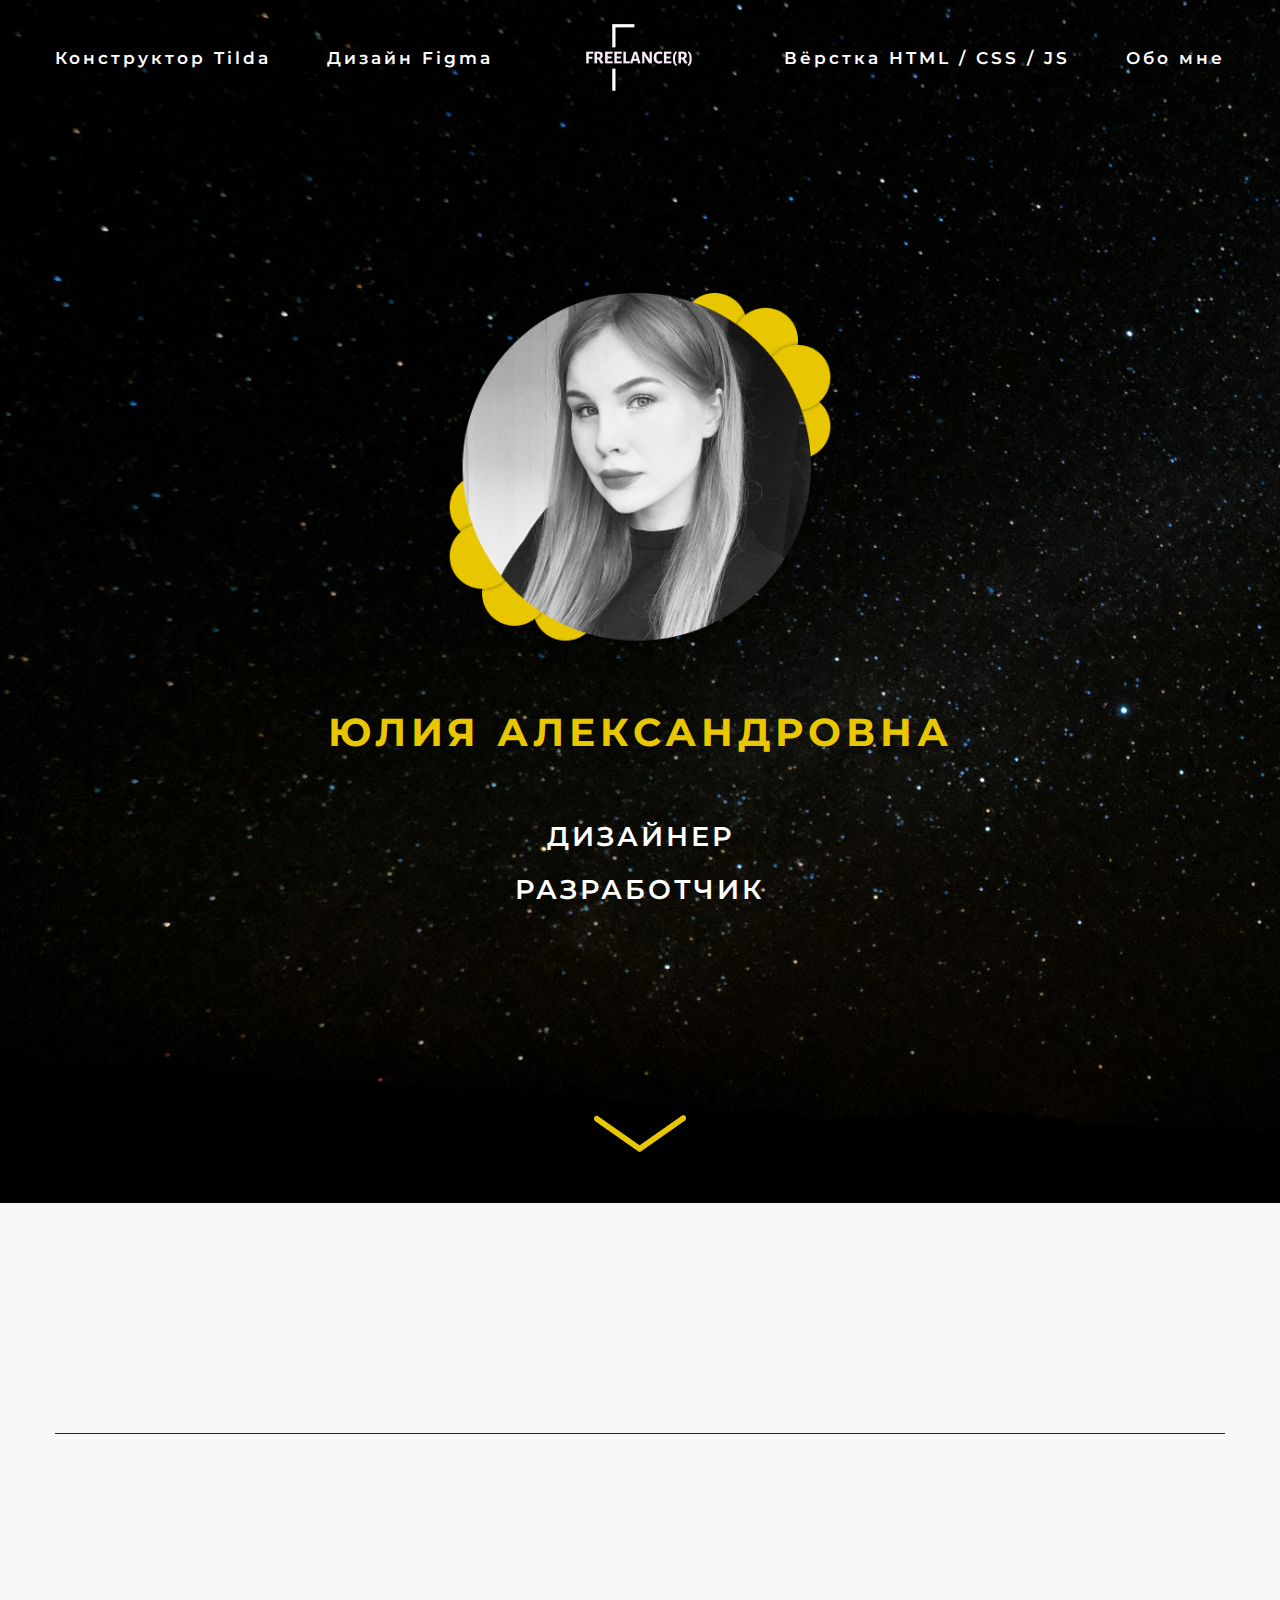
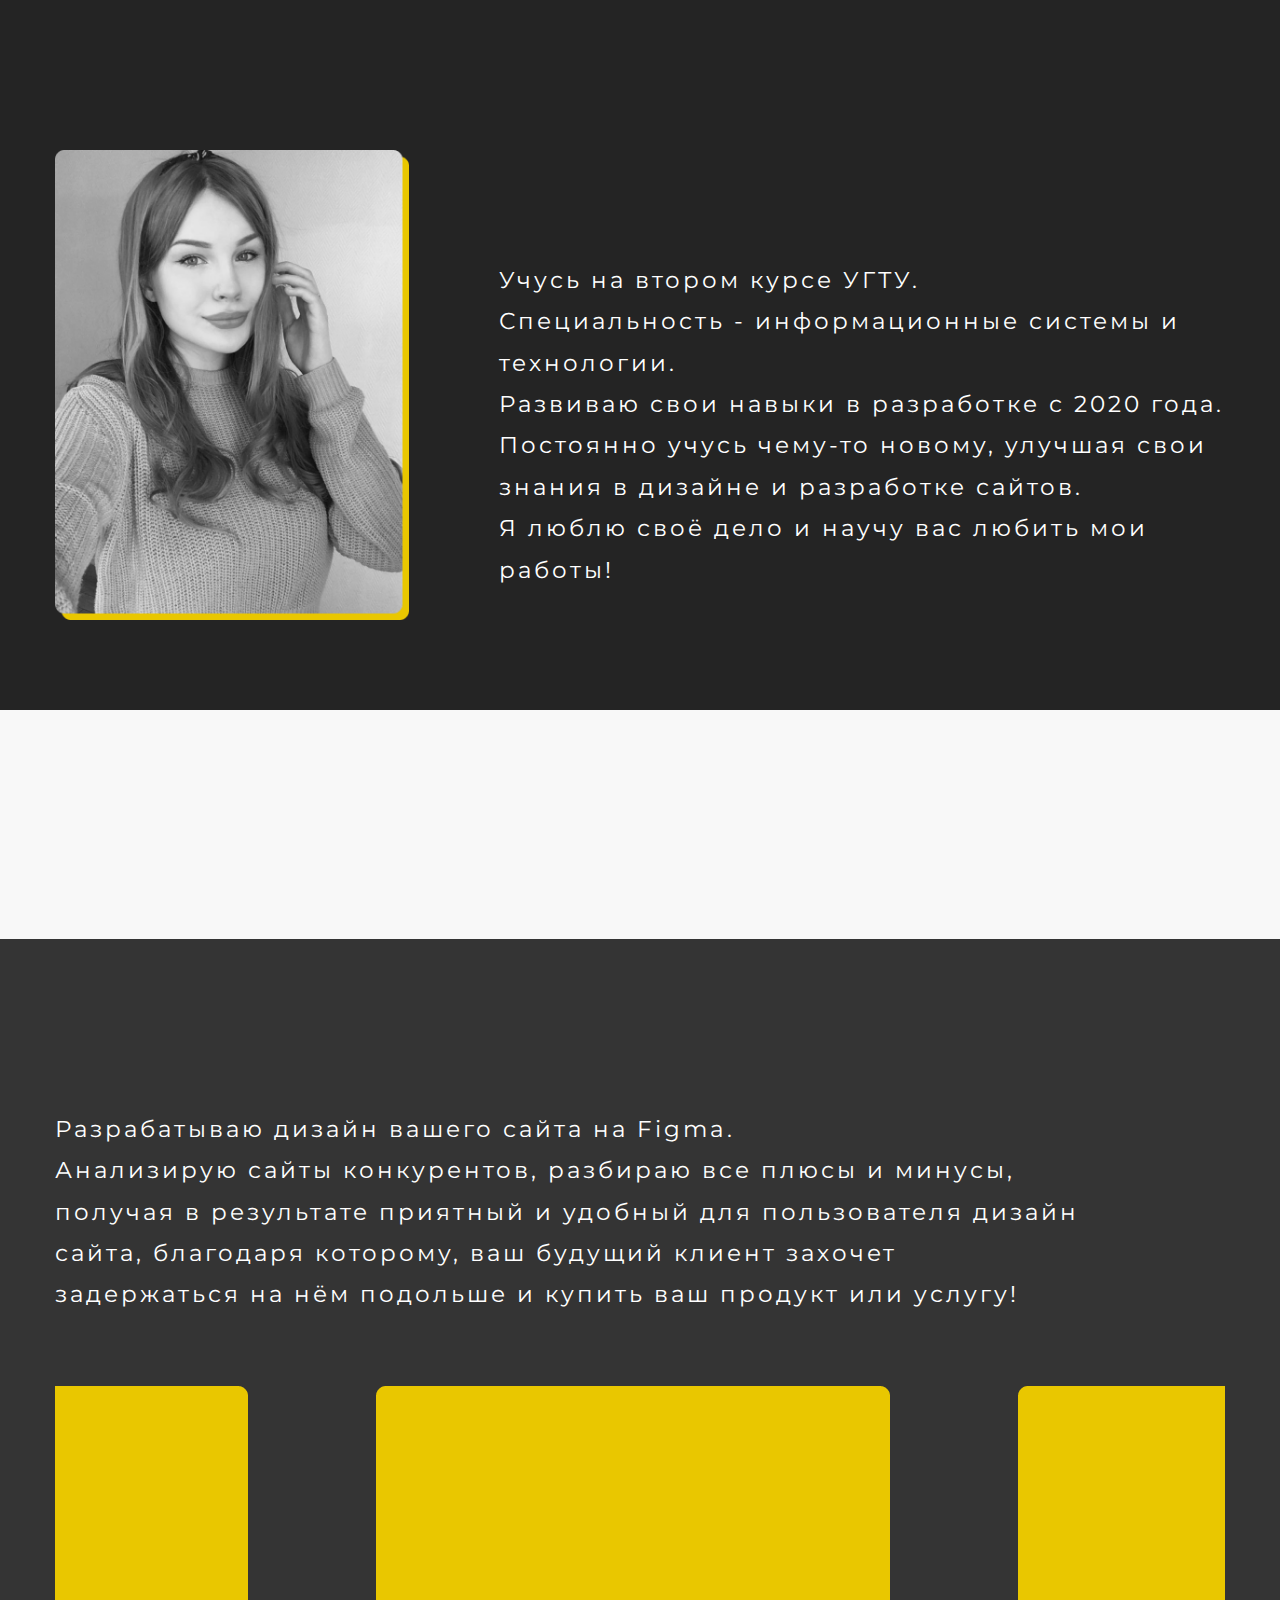
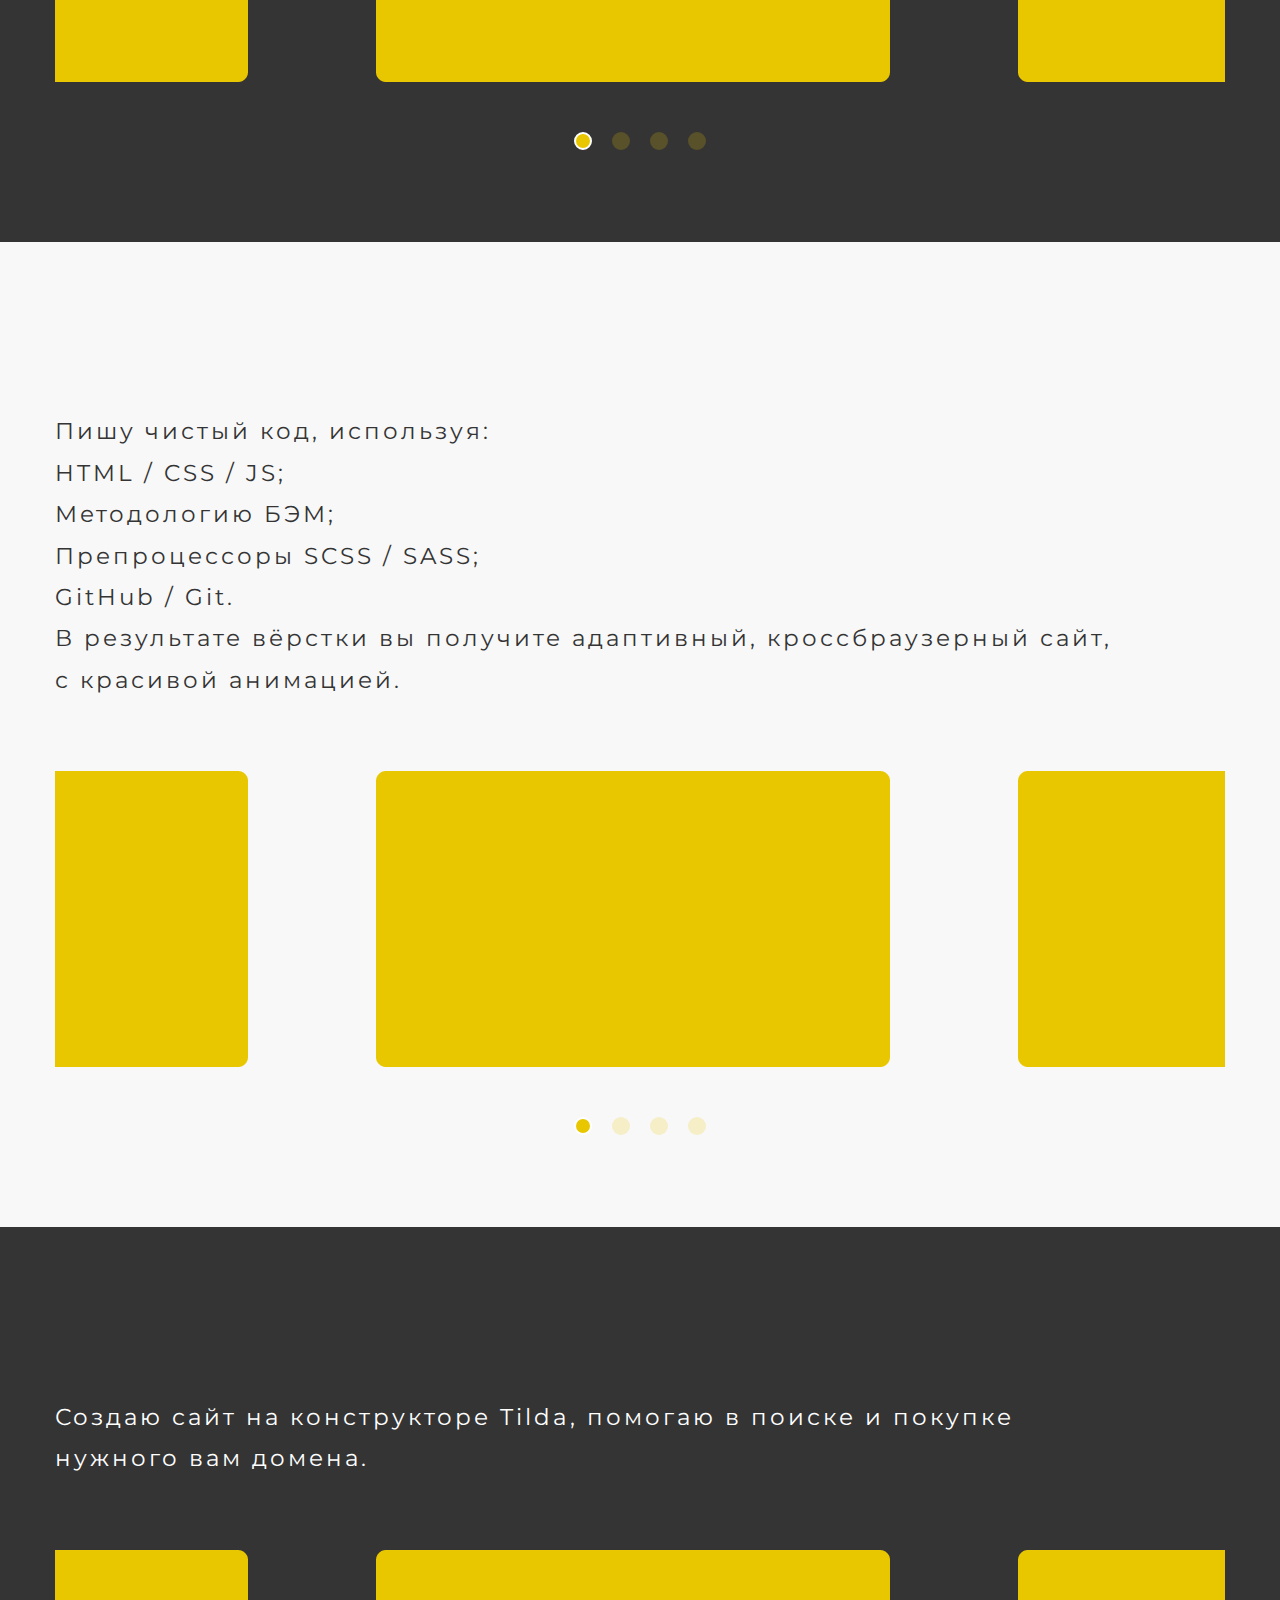
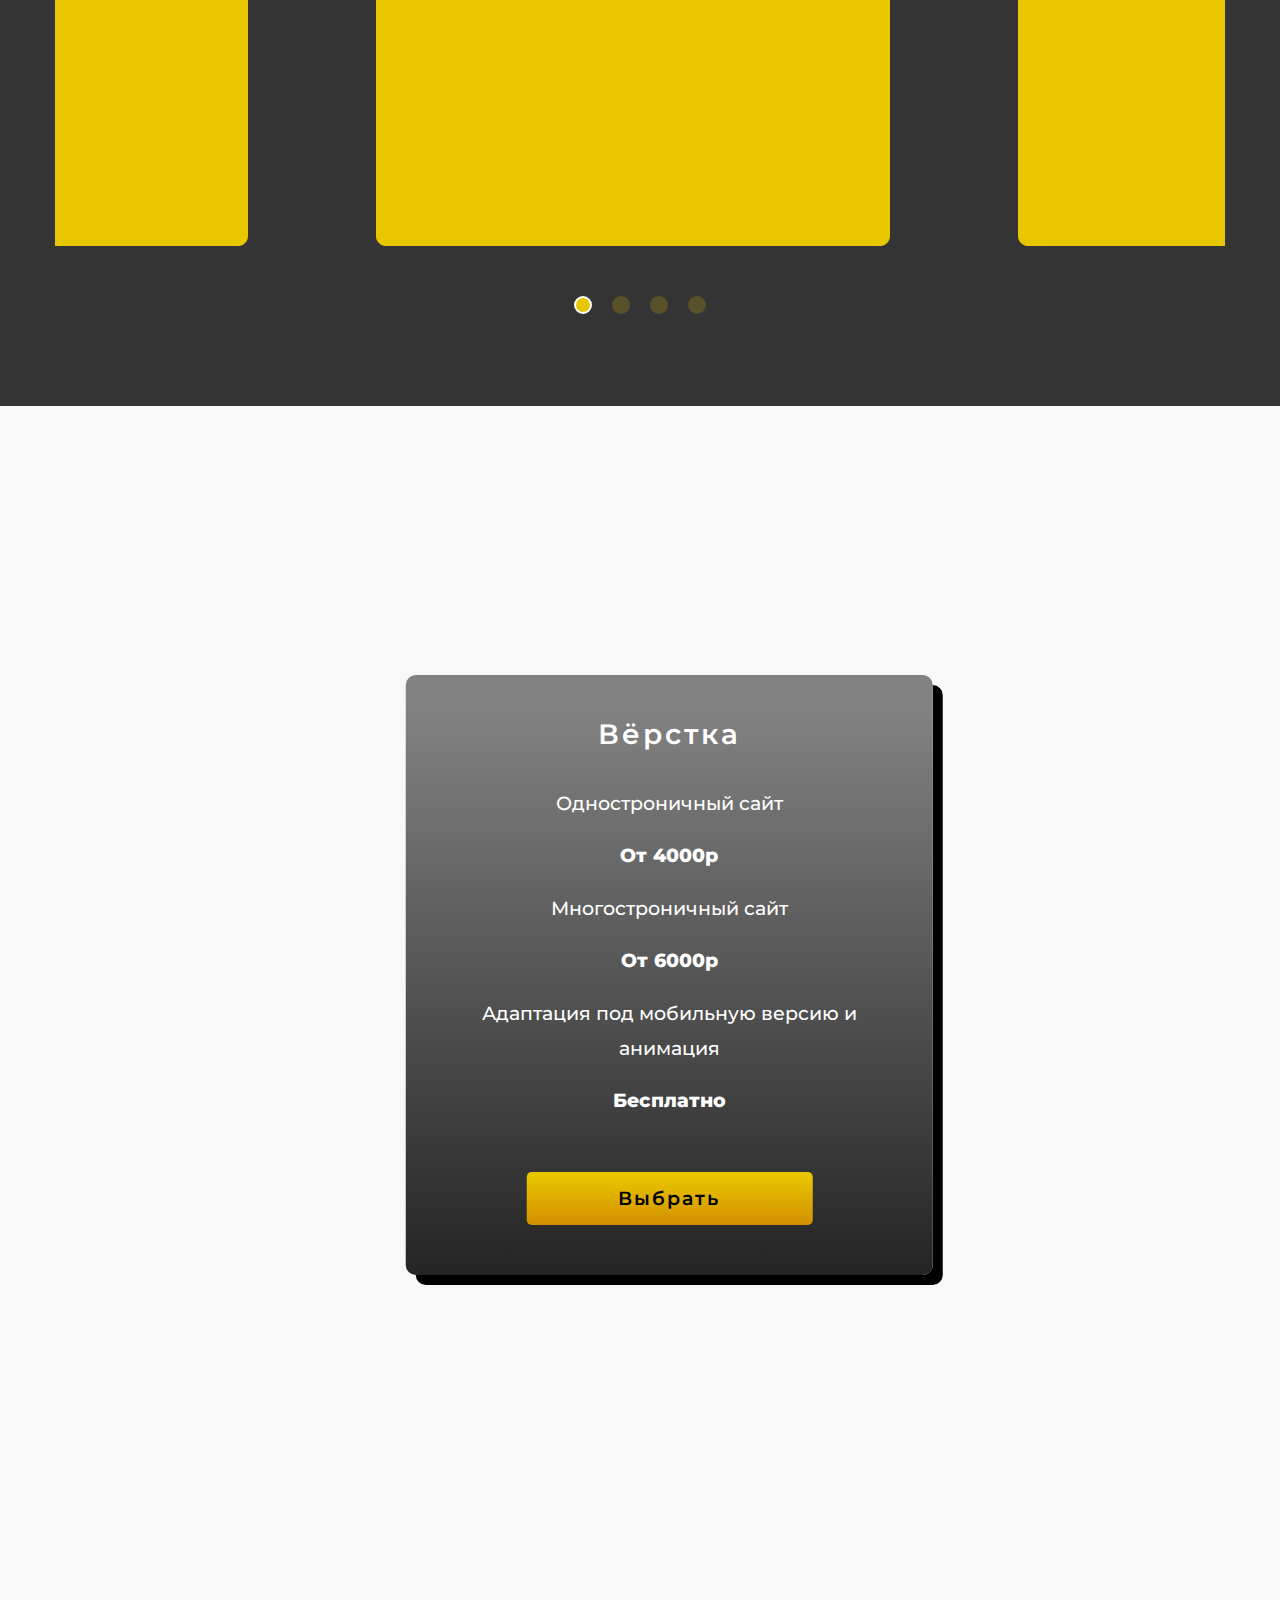
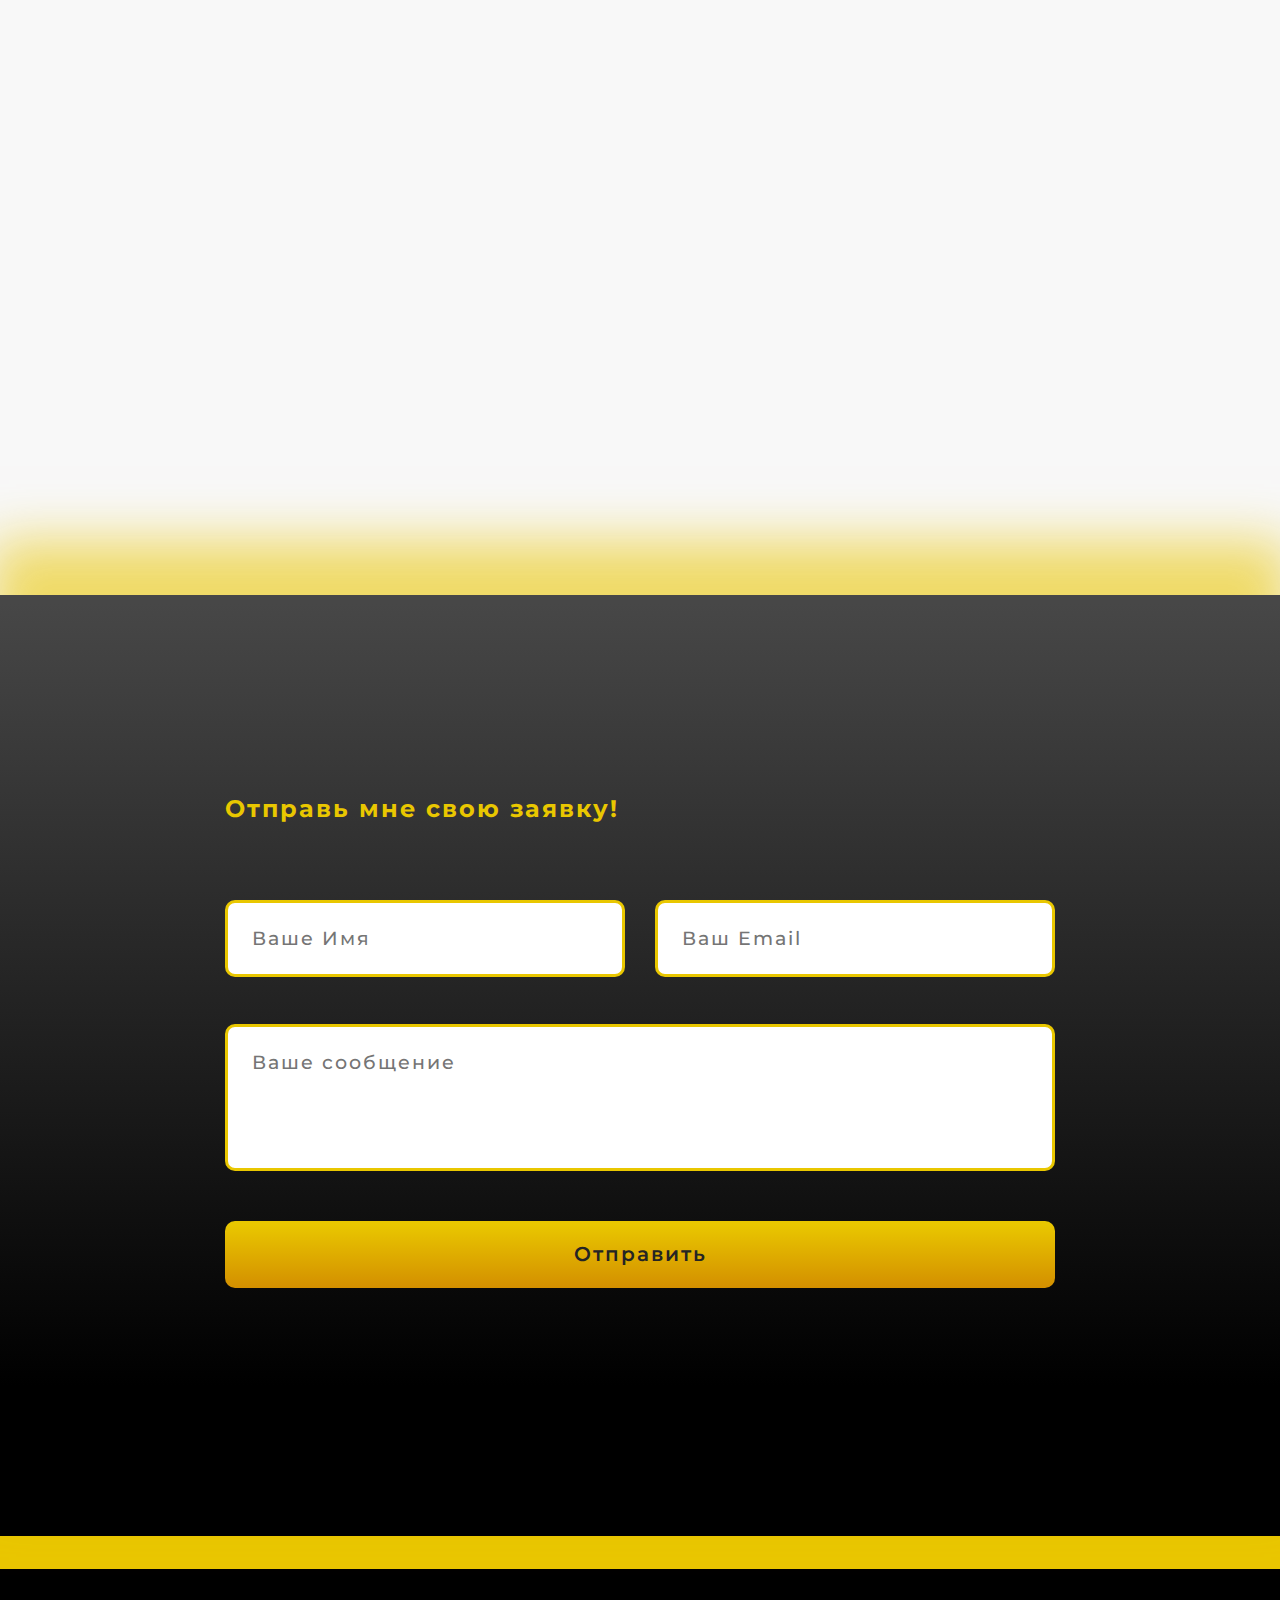
==== index.html @ 95da145c "kkk" ====
<!DOCTYPE html>
<html lang="ru">

<head>
	<title>Главная</title>
	<meta charset="UTF-8">
	<meta name="format-detection" content="telephone=no">
	<link rel="stylesheet" href="https://unpkg.com/swiper/swiper-bundle.min.css">
	<link rel="stylesheet" href="css/style.css">
	<link rel="stylesheet" href="css/header.css">
	<link rel="stylesheet" href="css/footer.css">
	<link rel="stylesheet" href="css/content.css">
	<link rel="shortcut icon" href="favicon.ico">
	<!-- <meta name="robots" content="noindex, nofollow"> -->
	<!-- <meta name="viewport" content="width=device-width, initial-scale=1.0, maximum-scale=1.0, user-scalable=0"> -->
	<meta name="viewport" content="width=device-width, initial-scale=1.0">
</head>

<body>
	<div class="wrapper">
		<header class="header" id="header">
	<div class="container">
		<div class="header__body">
			<div class="header-container">
				<div class="header__burger">
					<span></span>
				</div>
			</div>
			<div class="header__menu menu">
				<div class="menu__icon">
					<span></span>
				</div>
				<nav class="menu__body">
					<ul class="menu__list container _anim-items _anim-no-hide">
						<li class="menu__paragraph"><a href="#constructor" class="menu__link">Конструктор
								Tilda</a></li>
						<li class="menu__paragraph"><a href="#design" class="menu__link">Дизайн
								Figma</a></li>
						<li class="menu__paragraph menu__paragraph-logo"> <a href="index.html" class="menu__logo-link"> <img
									src="img/logo.jpg" alt="" class="menu__logo">
							</a></li>
						<li class="menu__paragraph"><a data-goto=".page__section_3" href="#development" class="menu__link">Вёрстка HTML /
								CSS / JS</a></li>
						<li class="menu__paragraph"><a data-goto=".page__section_3" href="#about" class="menu__link">Обо мне</a>
						</li>
					</ul>
				</nav>
			</div>
			<!-- <div class="header__menu">
				<div class="header__links">
					<a href="" class="header__link">Конструктор Tilda</a>
					<a href="" class="header__link">Дизайн Figma</a>
				</div>
				<a href="" class="header__logo-link"> <img src="/img/logo.jpg" alt="" class="header__logo">
				</a>
				<div class="header__links">
					<a href="" class="header__link">Вёрстка HTML / CSS / JS</a>
					<a href="" class="header__link">Обо мне</a>
				</div>
			</div> -->
			<div class="header__middle">
				<div class="header__left">
					<div class="header__heading _anim-items">ЮЛИЯ АЛЕКСАНДРОВНА</div>
					<div class="header__text _anim-items">ДИЗАЙНЕР<br>
						РАЗРАБОТЧИК</div>
					<a href="" class="header__button _anim-items">
						<span class="header__button-text">ЗАКАЗАТЬ</span>
					</a>
				</div>
				<div class="header__right">
					<img src="img/photo.jpg" alt="" class="header__photo _anim-items">
				</div>
			</div>
			<a href="#down" class="header__bottom">
				<img src="img/arrow.jpg" alt="" class="header__arrow">
			</a>
		</div>
	</div>
</header>
		<div class="content" id="down">
	<div class="arrow">
		<a href="#header"><img src="img/icon/arrow.png" alt="" class="arrow"></a>
	</div>
	<div class="container">
		<div class="content__body">
			<div class="content__receive receive">
				<div class="heading _anim-items">Что вы получаете, работая со мной?</div>
				<div class="receive__cards">
					<div class="receive__card">
						<div class="receive__img-container _anim-items"><img alt="" src="img/icon1.png" class="receive__img">
						</div>
						<div class="receive__text-container">
							<div class="receive__heading _anim-items">Работы быстро и в срок</div>
							<div class="receive__text _anim-items">Оценю объем работы.<br>
								Составлю план.<br>
								Выполню работу в заявленные сроки.</div>
						</div>
					</div>
					<div class="receive__card">
						<div class="receive__img-container _anim-items"><img alt="" src="img/icon2.png" class="receive__img">
						</div>
						<div class="receive__text-container">
							<div class="receive__heading _anim-items">Красота и отличное качество</div>
							<div class="receive__text _anim-items">Оценю работы конкурентов.<br>
								Создам наилучший вариант дизайна.<br>
								Сделаю проект, опираясь на ваши желания.</div>
						</div>
					</div>
					<div class="receive__card">
						<div class="receive__img-container _anim-items"><img alt="" src="img/icon3.png" class="receive__img">
						</div>
						<div class="receive__text-container">
							<div class="receive__heading _anim-items">Постоянная связь с вами</div>
							<div class="receive__text _anim-items">Буду на связи каждый день с 9:00 до 22:00.<br>
								Отвечу на ваши сообщения, как можно скорее.<br>
							</div>
						</div>
					</div>
					<div class="receive__card">
						<div class="receive__img-container _anim-items"><img alt="" src="img/icon4.png" class="receive__img">
						</div>
						<div class="receive__text-container">
							<div class="receive__heading _anim-items">Домен для Tilda</div>
							<div class="receive__text _anim-items">Найду для вас выгодный тариф домена,<br>
								чтобы ваши клиенты могли найти вас.</div>
						</div>
					</div>
				</div>
			</div>
		</div>
	</div>
	<div class="content__about about">
		<img src="img/EllipseAbout1.png" alt="" class="about__ellipse-1 _anim-items">
		<img src="img/EllipseAbout2.png" alt="" class="about__ellipse-2 _anim-items">
		<img src="img/EllipseAbout3.png" alt="" class="about__ellipse-3 _anim-items">
		<div class="container">
			<div class="heading _anim-items heading-difference"  id="about">Обо мне</div>
		</div>
		<div class="container about__body">
			<div class="about__photo-container">
				<img src="img/photo-2.png" alt="" class="about__photo">
			</div>
			<div class="about__word">
				<div class="about__heading _anim-items">Поздеева Юлия
					Александровна</div>
				<div class="about__text">Учусь на втором курсе УГТУ.<br>
					Специальность - информационные
					системы и технологии.<br>
					Развиваю свои навыки в разработке
					с 2020 года.<br>
					Постоянно учусь чему-то новому, улучшая
					свои знания в дизайне и разработке сайтов.<br>
					Я люблю своё дело и научу вас любить мои работы!</div>
			</div>
		</div>
	</div>
	<div class="content__about-work about-work">
		<div class="container">
			<div class="heading _anim-items">Подробнее о моей работе</div>
		</div>
		<div class="about-work__body">
			<img src="img/EllipseSlide1.png" alt="" class="about-work__ellipse1 _anim-items">
			<img src="img/EllipseSlide2.png" alt="" class="about-work__ellipse2 _anim-items">
			<div class="about-work__word">
				<div class="container">
					<div class="about-work__text-container">
						<div class="about-work__heading _anim-items" id="design">Современный дизайн</div>
						<div class="about-work__text">Разрабатываю дизайн вашего сайта на Figma.<br>
							Анализирую сайты конкурентов, разбираю все плюсы и минусы,<br>
							получая в результате приятный и удобный для пользователя дизайн<br>
							сайта, благодаря которому, ваш будущий клиент захочет<br>
							задержаться на нём подольше и купить ваш продукт или услугу! </div>
					</div>
				</div>
				<div class="slider">
					<div class="image-slider container">
						<div class="image-slider__wrapper swiper-wrapper">
							<div class="image-slider__cards swiper-slide">
								<!-- <a href="#" class="image-slider__link"> -->
								<div class="image-slider__card">
									<div class="image-slider__img-container"><img src="img/swiper.png" alt="картинка"
											class="image-slider__img"></div>
								</div>
								<!-- </a> -->
							</div>
							<div class="image-slider__cards swiper-slide">
								<!-- <a href="#" class="image-slider__link"> -->
								<div class="image-slider__card">
									<div class="image-slider__img-container"><img src="img/swiper.png" alt="картинка"
											class="image-slider__img"></div>
								</div>
								<!-- </a> -->
							</div>
							<div class="image-slider__cards swiper-slide">
								<!-- <a href="#" class="image-slider__link"> -->
								<div class="image-slider__card">
									<div class="image-slider__img-container"><img src="img/swiper.png" alt="картинка"
											class="image-slider__img"></div>
								</div>
								<!-- </a> -->
							</div>
							<div class="image-slider__cards swiper-slide">
								<a href="#" class="image-slider__link">
									<div class="image-slider__card">
										<div class="image-slider__img-container"><img src="img/swiper.png" alt="картинка"
												class="image-slider__img"></div>
									</div>
								</a>
							</div>
						</div>
						<div class="swiper-button-prev"></div>
						<div class="swiper-button-next"></div>
						<div class="swiper-pagination"></div>
					</div>
				</div>
			</div>
		</div>
	</div>
	<div class="content__about-work about-work">
		<div class="about-work__body about-work__body-2">
			<img src="img/EllipseSlide1.png" alt="" class="about-work__ellipse1 _anim-items">
			<img src="img/EllipseSlide2.png" alt="" class="about-work__ellipse2 _anim-items">
			<div class="about-work__word">
				<div class="container">
					<div class="about-work__text-container about-work__text-container-2">
						<div class="about-work__heading _anim-items about-work__heading-2" id="development">Вёрстка сайта</div>
						<div class="about-work__text about-work__text-2">Пишу чистый код, используя:<br>
							HTML / CSS / JS;<br>
							Методологию БЭМ;<br>
							Препроцессоры SCSS / SASS;<br>
							GitHub / Git.<br>
							В результате вёрстки вы получите адаптивный, кроссбраузерный сайт,<br>
							с красивой анимацией. </div>
					</div>
				</div>
				<div class="slider">
					<div class="image-slider-2 container">
						<div class="image-slider-2__wrapper swiper-wrapper">
							<div class="image-slider-2__cards swiper-slide">
								<!-- <a href="#" class="image-slider__link"> -->
								<div class="image-slider-2__card">
									<div class="image-slider-2__img-container"><img src="img/swiper.png" alt="картинка"
											class="image-slider-2__img"></div>
								</div>
								<!-- </a> -->
							</div>
							<div class="image-slider-2__cards swiper-slide">
								<!-- <a href="#" class="image-slider__link"> -->
								<div class="image-slider-2__card">
									<div class="image-slider-2__img-container"><img src="img/swiper.png" alt="картинка"
											class="image-slider-2__img"></div>
								</div>
								<!-- </a> -->
							</div>
							<div class="image-slider-2__cards swiper-slide">
								<!-- <a href="#" class="image-slider__link"> -->
								<div class="image-slider-2__card">
									<div class="image-slider-2__img-container"><img src="img/swiper.png" alt="картинка"
											class="image-slider-2__img"></div>
								</div>
								<!-- </a> -->
							</div>
							<div class="image-slider-2__cards swiper-slide">
								<a href="#" class="image-slider-2__link">
									<div class="image-slider-2__card">
										<div class="image-slider-2__img-container"><img src="img/swiper.png" alt="картинка"
												class="image-slider-2__img"></div>
									</div>
								</a>
							</div>
						</div>
						<div class="swiper-button-prev"></div>
						<div class="swiper-button-next"></div>
						<div class="swiper-pagination"></div>
					</div>
				</div>
			</div>
		</div>
	</div>
	<div class="content__about-work about-work">
		<div class="about-work__body about-work__body-3">
			<img src="img/EllipseSlide1.png" alt="" class="about-work__ellipse1 _anim-items">
			<img src="img/EllipseSlide2.png" alt="" class="about-work__ellipse2 _anim-items">
			<div class="about-work__word about-work__word-3">
				<div class="container">
					<div class="about-work__text-container about-work__text-container-3">
						<div class="about-work__heading _anim-items about-work__heading-3" id="constructor">Создание сайта на
							конструкторе
						</div>
						<div class="about-work__text about-work__text-3">Создаю сайт на конструкторе Tilda, помогаю в поиске и
							покупке<br>
							нужного вам домена.</div>
					</div>
				</div>
				<div class="slider">
					<div class="image-slider-3 container">
						<div class="image-slider-3__wrapper swiper-wrapper">
							<div class="image-slider-3__cards swiper-slide">
								<!-- <a href="#" class="image-slider__link"> -->
								<div class="image-slider-3__card">
									<div class="image-slider-3__img-container"><img src="img/swiper.png" alt="картинка"
											class="image-slider-3__img"></div>
								</div>
								<!-- </a> -->
							</div>
							<div class="image-slider-3__cards swiper-slide">
								<!-- <a href="#" class="image-slider__link"> -->
								<div class="image-slider-3__card">
									<div class="image-slider-3__img-container"><img src="img/swiper.png" alt="картинка"
											class="image-slider-3__img"></div>
								</div>
								<!-- </a> -->
							</div>
							<div class="image-slider-3__cards swiper-slide">
								<!-- <a href="#" class="image-slider__link"> -->
								<div class="image-slider-3__card">
									<div class="image-slider-3__img-container"><img src="img/swiper.png" alt="картинка"
											class="image-slider-3__img"></div>
								</div>
								<!-- </a> -->
							</div>
							<div class="image-slider-3__cards swiper-slide">
								<a href="#" class="image-slider-3__link">
									<div class="image-slider-3__card">
										<div class="image-slider-3__img-container"><img src="img/swiper.png" alt="картинка"
												class="image-slider-3__img"></div>
									</div>
								</a>
							</div>
						</div>
						<div class="swiper-button-prev"></div>
						<div class="swiper-button-next"></div>
						<div class="swiper-pagination"></div>
					</div>
				</div>
			</div>
		</div>
	</div>
	<div class="content__body">
		<div class="content__price price">
			<img src="img/EllipseSlide1.png" alt="" class="price__ellipse1 _anim-items">
			<img src="img/EllipseSlide2.png" alt="" class="price__ellipse2 _anim-items">
			<img src="img/EllipseSlide1.png" alt="" class="price__ellipse3 _anim-items">
			<img src="img/EllipseSlide2.png" alt="" class="price__ellipse4 _anim-items">
			<div class="container">
				<div class="heading _anim-items">Прайс-лист</div>
				<div class="price__cards">
					<div class="price__card _anim-items price__card-1">
						<div class="price__text-button-container">
							<div class="price__text-container">
								<div class="price__heading">Дизайн</div>
								<div class="price__title">Одностроничный сайт</div>
								<div class="price__text">От 3000р</div>
								<div class="price__title">Многостроничный сайт</div>
								<div class="price__text">От 5000р</div>
								<div class="price__title">Адаптация под
									мобильную версию, анимация дизайна</div>
								<div class="price__text">от 1000р</div>
							</div>
							<a href="" class="price__button">
								<span class="price__button-text">Выбрать</span>
							</a>
						</div>
					</div>
					<div class="price__card price__card-center _anim-items">
						<div class="price__text-button-container price__text-button-container-center">
							<div class="price__text-container price__text-container-center">
								<div class="price__heading price__heading-center">Вёрстка</div>
								<div class="price__title price__title-center">Одностроничный сайт</div>
								<div class="price__text price__text-center">От 4000р</div>
								<div class="price__title price__title-center">Многостроничный сайт</div>
								<div class="price__text price__text-center">От 6000р</div>
								<div class="price__title price__title-center">Адаптация под
									мобильную версию и анимация</div>
								<div class="price__text price__text-center">Бесплатно</div>
							</div>
							<a href="" class="price__button price__button-center">
								<span class="price__button-text price__button-text-center">Выбрать</span>
							</a>
						</div>
					</div>
					<div class="price__card _anim-items price__card-3">
						<div class="price__text-button-container">
							<div class="price__text-container">
								<div class="price__heading">Конструктор</div>
								<div class="price__title">Одностроничный сайт</div>
								<div class="price__text">От 3000р</div>
								<div class="price__title">Многостроничный сайт</div>
								<div class="price__text">От 5000р</div>
								<div class="price__title">Адаптация под
									мобильную версию, настройка домена</div>
								<div class="price__text">От 1000р</div>
							</div>
							<a href="" class="price__button">
								<span class="price__button-text">Бесплатно</span>
							</a>
						</div>
					</div>
				</div>
			</div>
		</div>
		<div class="content__connection connection">
			<div class="container">
				<img src="img/EllipseSlide1.png" alt="" class="connection__ellipse1 _anim-items">
				<img src="img/EllipseSlide2.png" alt="" class="connection__ellipse2 _anim-items">
				<img src="img/EllipseSlide1.png" alt="" class="connection__ellipse3 _anim-items">
				<img src="img/EllipseSlide2.png" alt="" class="connection__ellipse4 _anim-items">
				<div class="connection__form form">
					<div class="form__form-wrapper">
						<div class="form__text-container">
							<div class="form__text _anim-items">Хочешь узнать подробнее о моих услугах, заказать дизайн или
								разработку
								сайта?
							</div>
							<div class="form__text-difference">Отправь мне свою заявку!</div>
						</div>
						<form action="#" class="form__body" id="form">
							<div class="form__item-contacts">
								<div class="form__item">
									<input type="text" id="formName" class="form__input" required name="name"
										placeholder="Ваше Имя">
								</div>
								<div class="form__item">
									<input type="text" id="formEmail" class="form__input" required name="email"
										placeholder="Ваш Email">
								</div>
							</div>
							<div class="form__item form__item-message">
								<textarea id="fornMessage" class="form__input form__message" required
									placeholder="Ваше сообщение" name="message"></textarea>
							</div>
							<a href="" class="form__button">
								<span class="form__button-text">Отправить</span>
							</a>
						</form>
					</div>
				</div>
			</div>
		</div>
	</div>
</div>
		<footer class="footer">
	<div class='container'>
		<div class="footer__body">
			<div class="footer__filling _anim-items">
				<div class="footer__email">yulya.developer@mail.ru</div>
				<a href="index.html" class="footer__logo-link"> <img src="img/logo.jpg" alt="" class="footer__logo"></a>
				<div class="footer__icons">
					<a href="https://www.instagram.com/yuvelirrnaya/" class="footer__icon"><img class="footer__img footer__img-3" target="_blank" src="img/icon/739244 1.png"
							alt=""></a>
					<a href="https://vk.com/julia__pozdeeva" target="_blank" class="footer__icon"><img class="footer__img footer__img-1" src="img/icon/1236871 1.png"
							alt=""></a>
					<a href="https://t.me/yulya_pozdeeva" target="_blank" class="footer__icon"><img class="footer__img footer__img-2" src="img/icon/1946547 1.png"
							alt=""></a>
				</div>
			</div>
		</div>
	</div>
</footer>
	</div>
	<div class="popup">
	<div class="popup-table table">
		<div class="cell">
			<div class="popup-content">
				<div class="popup-close"></div>
				<div class="popup__title"></div>
				<div class="popup__txt"></div>
				<form action="#" class="popup-form form">
					<div class="form-input">
						<input autocomplete="off" type="text" name="form[]" data-value="" class="input" />
					</div>
					<div class="form-input">
						<input autocomplete="off" type="text" name="form[]" data-value="" class="input req email" />
					</div>
					<div class="form-input">
						<input autocomplete="off" type="text" name="form[]" data-value="" class="input req" />
					</div>
					<div class="form-button">
						<button type="submit" class="form__btn btn fw"></button>
					</div>
				</form>
			</div>
		</div>
	</div>
</div>
<div class="popup popup-video">
	<div class="popup-table table">
		<div class="cell">
			<div class="popup-close"></div>
			<div class="popup-video__value video"></div>
		</div>
	</div>
</div>
	<script src="js/animation.js"></script>
<script src="https://unpkg.com/swiper/swiper-bundle.min.js"></script>
	<script src="https://code.jquery.com/jquery-3.3.1.min.js"></script>
	<script src="js/menu.js"></script>
	<script src="js/script.js"></script>
	<!-- <script src="https://code.jquery.com/jquery-migrate-3.0.1.min.js"></script> -->
	<script src="js/vendors.js"></script>

	<script src="https://unpkg.com/swiper/swiper-bundle.min.js"></script>
	<script src="https://code.jquery.com/jquery-3.4.1.slim.min.js"></script>
	<script src="https://code.jquery.com/jquery-3.2.1.min.js"></script>
	<script src="js/custom.js"></script>
	<script src="js/main.js"></script>
</body>

</html>
---- css/style.css ----
@charset "UTF-8";
@import url("https://fonts.googleapis.com/css2?family=Montserrat:wght@400;500;600;700;800&display=swap");
* {
  padding: 0px;
  margin: 0px;
  border: 0px; }

*,
*:before,
*:after {
  -moz-box-sizing: border-box;
  -webkit-box-sizing: border-box;
  box-sizing: border-box; }

:focus,
:active {
  outline: none; }

a:focus,
a:active {
  outline: none; }

aside,
nav,
footer,
header,
section {
  display: block; }

html,
body {
  height: 100%;
  min-width: 320px; }

body {
  line-height: 1;
  font-family: "Montserrat";
  -ms-text-size-adjust: 100%;
  -moz-text-size-adjust: 100%;
  -webkit-text-size-adjust: 100%; }

input,
button,
textarea {
  font-family: "Montserrat"; }

input::-ms-clear {
  display: none; }

button {
  cursor: pointer; }

button::-moz-focus-inner {
  padding: 0;
  border: 0; }

a,
a:visited {
  text-decoration: none; }

a:hover {
  text-decoration: none; }

ul li {
  list-style: none; }

img {
  vertical-align: top; }

h1,
h2,
h3,
h4,
h5,
h6 {
  font-weight: inherit;
  font-size: inherit; }

body {
  color: #1c2628;
  background-color: #f8f8f8;
  font-size: 14px; }
  body.lock {
    overflow: hidden; }

.wrapper {
  width: 100%;
  min-height: 100%;
  overflow: hidden; }

.arrow {
  position: fixed;
  z-index: 13;
  left: 92%;
  top: 85%;
  display: none;
  opacity: 0.91;
  -webkit-transition-duration: 1s;
  -o-transition-duration: 1s;
  transition-duration: 1s;
  max-width: 70px; }
  @media (max-width: 1226px) {
    .arrow {
      left: 90%; } }
  @media (max-width: 992px) {
    .arrow {
      left: 88%;
      max-width: 60px; } }
  @media (max-width: 636px) {
    .arrow {
      left: 88%;
      max-width: 50px; } }
  @media (max-width: 477px) {
    .arrow {
      left: 88%;
      max-width: 40px; } }
  @media (max-width: 372px) {
    .arrow {
      left: 85%;
      max-width: 40px; } }

.container {
  max-width: 1170px;
  margin: 0 auto;
  width: 100%; }
  @media (max-width: 1182px) {
    .container {
      max-width: 970px; } }
  @media (max-width: 991.98px) {
    .container {
      max-width: 750px; } }
  @media (max-width: 767.98px) {
    .container {
      max-width: none;
      padding: 0 10px; } }

.form-row {
  display: -webkit-box;
  display: -moz-box;
  display: -ms-flexbox;
  display: -webkit-flex;
  display: flex;
  font-size: 0;
  margin: 0px -15px; }

.form__column {
  padding: 0px 15px; }

.btn {
  display: inline-block;
  padding: 0px 0px; }
  .btn.fw {
    width: 100%; }

.select-block {
  position: relative; }

.select__label {
  z-index: 2;
  position: absolute;
  top: -8px;
  background-color: #f7f7f7;
  padding: 0 5px;
  color: #979797;
  font-weight: 600;
  font-size: 13px;
  line-height: 16px;
  left: 20px; }

.select {
  position: relative;
  cursor: pointer; }
  .select .select-title {
    z-index: 1;
    width: 100%;
    height: 55px;
    border: 1px solid #dedede;
    position: relative;
    background-color: #fff; }
  .select .select-title__arrow {
    position: absolute;
    top: 0;
    right: 0px;
    width: 45px;
    height: 100%;
    background: url("../img/icons/select-arrow.svg") center no-repeat; }
  .select .select-title__value {
    color: #000;
    font-weight: 700;
    font-size: 18px;
    line-height: 53px;
    display: block;
    overflow: hidden;
    padding: 0 45px 0 25px;
    white-space: nowrap;
    text-transform: none;
    -o-text-overflow: ellipsis;
    text-overflow: ellipsis; }
  .select .select-options {
    position: absolute;
    z-index: 10;
    top: 54px;
    display: none;
    overflow: hidden;
    min-width: 100%;
    background-color: #fff;
    border: 1px solid #dedede;
    padding: 10px 20px 10px 25px; }
  .select .select-options-scroll {
    max-height: 80px;
    overflow: auto; }
  .select .select-options-list {
    padding: 0px 0px 0px 0px; }
  .select .select-options__value {
    color: #000;
    font-size: 20px;
    margin: 0px 0px 15px 0px; }
    .select .select-options__value:last-child {
      margin: 0px 0px 0px 0px; }
    .select .select-options__value:hover {
      color: #000; }

input[type=text], input[type=email], input[type=tel], textarea {
  -webkit-appearance: none;
  -moz-appearance: none;
  appearance: none; }

.input {
  border-radius: 0 !important;
  width: 100%;
  display: block;
  padding: 0px 20px; }

textarea.input {
  resize: none;
  padding: 0px 0px; }

.check {
  position: relative;
  padding-left: 25px;
  color: #5f5f5f;
  line-height: 18px;
  cursor: pointer; }
  .check input {
    display: none; }
  .check:before {
    content: '';
    left: 0;
    top: 0;
    width: 18px;
    height: 18px;
    border: 1px solid #a3a3a3;
    position: absolute; }
  .check.active:before {
    background: url("../img/icons/check.png") center no-repeat; }

.option {
  position: relative;
  cursor: pointer;
  padding-left: 25px;
  line-height: 16px;
  margin-bottom: 10px;
  font-size: 15px;
  font-weight: 300; }
  .option:last-child {
    margin-bottom: 0px; }
  .option input {
    display: none; }
  .option:before {
    position: absolute;
    left: 0;
    top: 0;
    width: 16px;
    height: 16px;
    content: '';
    border: 1px solid #7f7f7f;
    border-radius: 50%; }
  .option.active:before {
    background: url("../img/icons/option.png") center no-repeat; }

.rating-block {
  display: table;
  font-size: 0; }

.rating {
  display: inline-block;
  position: relative;
  vertical-align: middle; }
  .rating.edit .star {
    cursor: pointer; }
  .rating .star {
    width: 17px;
    height: 14px;
    display: inline-block;
    position: relative;
    z-index: 3; }

.rating__line {
  position: absolute;
  width: 85px;
  height: 14px;
  top: 0;
  left: 0;
  background: url("../img/icons/bg_rating.svg") 0 0 no-repeat;
  z-index: 1;
  background-size: 85px 100%; }

.rating__activeline {
  position: absolute;
  width: 0px;
  height: 14px;
  top: 0;
  left: 0;
  background: url("../img/icons/bg_rating_active.svg") 0 0 no-repeat;
  z-index: 2;
  background-size: 85px 100%; }

.rating__value {
  display: inline-block;
  color: #1b3139;
  font-size: 14px;
  line-height: 13px;
  vertical-align: middle; }

.quantity {
  position: relative;
  width: 73px;
  height: 47px;
  border: 1px solid #cfcfcf;
  background-color: #ffffff; }

.quantity__input {
  height: 45px;
  width: 50px;
  text-align: center;
  color: #101010;
  font-weight: 300; }

.quantity__btn {
  position: absolute;
  top: 11px;
  right: 15px;
  cursor: pointer; }
  .quantity__btn:before {
    font-size: 25px;
    display: inline-block;
    line-height: 10px;
    color: #a9a9a9; }
  .quantity__btn:hover:before {
    color: #da0005; }
  .quantity__btn.dwn {
    top: 25px; }

.category-params-item-price-table {
  margin-bottom: 25px; }
  .category-params-item-price-table .cell:first-child {
    padding-right: 15px;
    position: relative; }
    .category-params-item-price-table .cell:first-child:after {
      content: '-';
      position: absolute;
      right: -4px;
      top: 8px;
      font-size: 20px; }
  .category-params-item-price-table .cell:last-child {
    padding-left: 15px; }
  .category-params-item-price-table .cell input {
    height: 37px;
    border: 2px solid #393939;
    background-color: #ffffff;
    text-align: center;
    font-size: 12px;
    color: #393939;
    font-weight: 500;
    width: 100%; }

.category-params-item-price-range {
  margin: 0 12px 40px 12px;
  background-color: #c9cecf;
  height: 2px;
  position: relative; }
  .category-params-item-price-range .ui-slider-range {
    background-color: #000;
    height: 2px;
    position: relative; }
  .category-params-item-price-range .ui-slider-handle {
    width: 23px;
    height: 28px;
    border: 3px solid #fbfbfb;
    background-color: #ea5922;
    display: block;
    position: absolute;
    top: -14px;
    margin-left: -12px;
    cursor: pointer; }
    .category-params-item-price-range .ui-slider-handle span {
      position: absolute;
      bottom: -18px;
      left: 50%;
      width: 50px;
      text-align: center;
      font-size: 10px;
      margin-left: -25px;
      font-weight: 500;
      color: #94a6aa; }

.form__info {
  position: absolute;
  width: 60px;
  height: 60px;
  right: 0;
  top: 0;
  line-height: 60px;
  text-align: center;
  color: #888;
  z-index: 2;
  font-size: 14px; }
  @media (max-width: 767.98px) {
    .form__info {
      width: 50px;
      height: 50px;
      line-height: 50px; } }

.form-range-line {
  position: relative;
  height: 5px;
  border-radius: 0 0 4px 4px;
  background-color: #e0e0e0;
  margin: -2px 0px 0px 0px; }
  .form-range-line .ui-slider-range {
    background-color: #093454;
    height: 5px;
    position: absolute;
    top: 0;
    left: 0;
    border-radius: 0 0 4px 4px; }
  .form-range-line .ui-slider-handle {
    background: url("../img/icons/range.svg") 0 0 no-repeat;
    width: 28px;
    height: 28px;
    position: absolute;
    margin: -9px 0px 0px -14px;
    top: 0;
    left: 0;
    cursor: pointer; }
  .form-range-line .ui-state-hover {
    background: url("../img/icons/range_a.svg") 0 0 no-repeat; }

.form-range-values {
  display: -webkit-box;
  display: -moz-box;
  display: -ms-flexbox;
  display: -webkit-flex;
  display: flex;
  font-size: 0;
  -webkit-box-pack: justify;
  -ms-flex-pack: justify;
  justify-content: space-between;
  padding: 14px 0px 0px 0px; }

.form-range-values__item {
  font-size: 12px;
  color: #888; }

.row:after {
  display: block;
  content: "";
  clear: both; }

.rub:after {
  content: "₽"; }

.noselect {
  -webkit-touch-callout: none;
  -webkit-user-select: none;
  -khtml-user-select: none;
  -moz-user-select: none;
  -ms-user-select: none;
  user-select: none; }

ol.counter {
  list-style-type: none;
  counter-reset: item; }
  ol.counter li {
    position: relative;
    padding: 0px 0px 0px 45px; }
    ol.counter li:before {
      counter-increment: item;
      content: counter(item);
      position: absolute;
      left: 0;
      top: 0;
      color: #818181;
      font-size: 14px;
      font-weight: 700;
      text-align: center;
      line-height: 26px;
      border-radius: 50%;
      width: 28px;
      height: 28px;
      border: 1px solid #4274bb; }

.ellipsis {
  display: block;
  overflow: hidden;
  width: 100%;
  white-space: nowrap;
  -o-text-overflow: ellipsis;
  text-overflow: ellipsis; }

.es {
  overflow: hidden;
  white-space: nowrap;
  -o-text-overflow: ellipsis;
  text-overflow: ellipsis; }

.table {
  display: table;
  font-size: 0;
  width: 100%; }

.trow {
  display: table-row; }

.cell {
  display: table-cell; }
  .cell.full {
    width: 100%; }

.ibg {
  position: relative; }
  .ibg img {
    position: absolute;
    width: 100%;
    height: 100%;
    top: 0;
    left: 0;
    -o-object-fit: cover;
    object-fit: cover; }

body.ie .ibg {
  background-position: center;
  background-size: cover;
  background-repeat: no-repeat; }

body.ie .ibg img {
  width: 0;
  height: 0;
  opacity: 0;
  visibility: hidden; }

.video {
  position: relative;
  overflow: hidden;
  height: 0;
  padding-bottom: 56.25%; }
  .video video,
  .video iframe,
  .video object,
  .video embed {
    position: absolute;
    top: 0;
    left: 0;
    width: 100%;
    height: 100%; }

.videobg video,
.videobg iframe,
.videobg object,
.videobg embed {
  position: fixed;
  top: 50%;
  left: 50%;
  min-width: 100%;
  min-height: 100%;
  width: auto;
  height: auto;
  z-index: -100;
  -webkit-transform: translateX(-50%) translateY(-50%);
  -ms-transform: translateX(-50%) translateY(-50%);
  transform: translateX(-50%) translateY(-50%);
  background-size: cover; }

.moretext {
  overflow: hidden; }

.moretext__more {
  cursor: pointer; }
  .moretext__more span {
    font-style: normal; }
    .moretext__more span:first-child {
      display: block; }
    .moretext__more span:last-child {
      display: none; }
  .moretext__more.active span {
    font-style: normal; }
    .moretext__more.active span:first-child {
      display: none; }
    .moretext__more.active span:last-child {
      display: block; }

.graystyle {
  -webkit-transition: all 0.8s ease 0s;
  -moz-transition: all 0.8s ease 0s;
  -ms-transition: all 0.8s ease 0s;
  -o-transition: all 0.8s ease 0s;
  transition: all 0.8s ease 0s;
  filter: grayscale(1);
  -webkit-filter: grayscale(1);
  -moz-filter: grayscale(1);
  -o-filter: grayscale(1); }

.graystyleoff {
  filter: grayscale(0);
  -webkit-filter: grayscale(0);
  -moz-filter: grayscale(0);
  -o-filter: grayscale(0); }

.slick-slider {
  position: relative; }
  .slick-slider .slick-track,
  .slick-slider .slick-list {
    -webkit-transform: translate3d(0, 0, 0);
    -moz-transform: translate3d(0, 0, 0);
    -ms-transform: translate3d(0, 0, 0);
    -o-transform: translate3d(0, 0, 0);
    transform: translate3d(0, 0, 0); }
  .slick-slider .slick-list {
    position: relative;
    overflow: hidden;
    width: 100%; }
  .slick-slider .slick-track {
    position: relative;
    width: 100%;
    display: -webkit-box;
    display: -moz-box;
    display: -ms-flexbox;
    display: -webkit-flex;
    display: flex;
    font-size: 0; }
  .slick-slider .slick-slide {
    position: relative; }

.tab__item {
  display: none; }
  .tab__item.active {
    display: block; }

.mirror {
  -webkit-transform: scale(-1, 1);
  -ms-transform: scale(-1, 1);
  transform: scale(-1, 1); }

.nicescroll-rails {
  z-index: 1000 !important; }

.gm-style-iw-t {
  opacity: 0; }

.baloon {
  opacity: 1;
  right: -7px !important;
  bottom: 80px !important; }
  .baloon button {
    display: none !important; }
  .baloon:after {
    display: none !important; }

.baloon-style {
  display: none; }

.baloon-content.gm-style-iw {
  opacity: 1;
  border-radius: 0px !important;
  max-width: 300px !important;
  padding: 0 !important;
  left: 0 !important;
  width: 100% !important;
  overflow: visible !important; }
  .baloon-content.gm-style-iw > .gm-style-iw-d {
    overflow: hidden !important;
    max-width: none !important; }
  .baloon-content.gm-style-iw:after {
    display: none !important; }

.baloon-close {
  top: 18px !important; }

.popup {
  -webkit-overflow-scrolling: touch;
  background-color: rgba(0, 0, 0, 0.8);
  display: none;
  position: fixed !important;
  top: 0px;
  left: 0;
  width: 100%;
  height: 100%;
  overflow: auto;
  z-index: 100; }
  .popup.active .popup-content {
    -moz-transform: scale(1);
    -ms-transform: scale(1);
    -webkit-transform: scale(1);
    -o-transform: scale(1);
    transform: scale(1); }
  .popup.show {
    display: block; }
    .popup.show .popup-content {
      -moz-transform: scale(1);
      -ms-transform: scale(1);
      -webkit-transform: scale(1);
      -o-transform: scale(1);
      transform: scale(1); }

.popup-table {
  height: 100%;
  table-layout: fixed; }
  .popup-table > .cell {
    height: 100%;
    vertical-align: middle;
    padding: 30px 10px; }

.popup-content {
  -moz-transform: scale(0);
  -ms-transform: scale(0);
  -webkit-transform: scale(0);
  -o-transform: scale(0);
  transform: scale(0);
  -webkit-transition: all 0.3s ease 0s;
  -moz-transition: all 0.3s ease 0s;
  -ms-transition: all 0.3s ease 0s;
  -o-transition: all 0.3s ease 0s;
  transition: all 0.3s ease 0s;
  position: relative;
  max-width: 1230px;
  margin: 0px auto;
  background-color: #fff; }

.popup-close {
  width: 15px;
  height: 15px;
  position: absolute;
  top: 0px;
  right: 0px;
  cursor: pointer;
  background: url("../img/icons/close.png") 0 0 no-repeat; }

.popup-video .popup-close {
  width: 40px;
  height: 40px;
  background-color: #000;
  top: 0;
  right: 0; }

.header-container {
  display: -webkit-box;
  display: -ms-flexbox;
  display: flex;
  -webkit-box-pack: end;
  -ms-flex-pack: end;
  justify-content: end; }

/*
	Стиль иконки бургера
	.icon-menu{
		display: block;
		position: absolute;
		top: 18px;
		right: 10px;
		width:30px;
		height: 18px;
		cursor: pointer;
		z-index: 5;
		span{@include anim(0.3s,0s);top: 8px;left: 0px;position: absolute;width: 100%;height: 2px;background-color: #000;
			&:first-child{top: 0px;}
			&:last-child{top: auto;bottom: 0px;}
		}
		&.active{
			span{@include scale(0);
				&:first-child{@include rotate(-45deg);top: 8px;}
				&:last-child{@include rotate(45deg);bottom: 8px;}
			}
		}
	}
*/
.header {
  background: url(../img/back2.jpg) 0 0/100% auto no-repeat; }
  @media (max-width: 1294px) {
    .header {
      background: url(../img/back2.jpg) 0 0/auto 100% no-repeat; } }
  .header__menu {
    display: -webkit-box;
    display: -ms-flexbox;
    display: flex;
    -webkit-box-pack: justify;
    -ms-flex-pack: justify;
    justify-content: space-between;
    min-height: 149px;
    margin: 0px 0px 144px 0px; }
    @media (max-width: 1182px) {
      .header__menu {
        margin: 0px 0px 30px 0px; } }
  .header__links {
    min-width: 419px;
    display: -webkit-box;
    display: -ms-flexbox;
    display: flex;
    -webkit-box-pack: justify;
    -ms-flex-pack: justify;
    justify-content: space-between; }
  .header__link {
    color: #ffff;
    font-weight: 600;
    margin: auto 0;
    font-size: 17px;
    letter-spacing: 3px;
    min-height: 30px;
    -webkit-transition-duration: 1s;
    -o-transition-duration: 1s;
    transition-duration: 1s; }
  .header__link:hover {
    border-bottom: none;
    text-decoration: underline;
    color: #e9c700;
    -webkit-transition-duration: 0.5s;
    -o-transition-duration: 0.5s;
    transition-duration: 0.5s; }
  .header__logo {
    max-width: 178px;
    max-height: 96px; }
  .header__logo-link {
    margin: auto 0;
    pointer-events: none;
    -webkit-user-select: none;
    -moz-user-select: none;
    -ms-user-select: none;
    user-select: none; }
  .header__middle {
    display: -webkit-box;
    display: -ms-flexbox;
    display: flex; }
    @media (max-width: 1294px) {
      .header__middle {
        -webkit-box-orient: vertical;
        -webkit-box-direction: reverse;
        -ms-flex-direction: column-reverse;
        flex-direction: column-reverse; } }
  .header__left {
    display: -webkit-box;
    display: -ms-flexbox;
    display: flex;
    -webkit-box-orient: vertical;
    -webkit-box-direction: normal;
    -ms-flex-direction: column;
    flex-direction: column;
    -webkit-box-pack: justify;
    -ms-flex-pack: justify;
    justify-content: space-between;
    min-height: 351px;
    min-width: 711px; }
    @media (max-width: 1600px) {
      .header__left {
        max-height: 311px; } }
    @media (max-width: 1294px) {
      .header__left {
        margin: 0 auto;
        text-align: center;
        min-height: 311px; } }
    @media (max-width: 1182px) {
      .header__left {
        min-height: 250px; } }
    @media (max-width: 728px) {
      .header__left {
        min-width: 100%;
        word-wrap: break-word;
        min-height: 220px; } }
    @media (max-width: 596px) {
      .header__left {
        min-height: 240px; } }
  @media (max-width: 1294px) {
    .header__right {
      margin: 0 auto;
      min-height: 410px; } }
  @media (max-width: 728px) {
    .header__right {
      min-height: 340px; } }
  @media (max-width: 596px) {
    .header__right {
      min-height: 300px; } }
  .header__heading {
    color: #e9c700;
    font-size: calc(16px + (45 - 16) * (100vw / 1600));
    line-height: 150%;
    font-weight: 700;
    letter-spacing: 5px;
    background: none;
    -webkit-transition: all 2s ease 0s;
    -o-transition: all 2s ease 0s;
    transition: all 2s ease 0s;
    -webkit-transform: translate(0%, -50%);
    -ms-transform: translate(0%, -50%);
    transform: translate(0%, -50%);
    opacity: 0; }
  .header__heading._active {
    opacity: 1;
    -webkit-transform: translate(0px, 0px);
    -ms-transform: translate(0px, 0px);
    transform: translate(0px, 0px); }
  .header__text {
    font-size: calc(14px + (30 - 14) * (100vw / 1600));
    font-weight: 600;
    color: #ffff;
    line-height: 200%;
    letter-spacing: 3px;
    -webkit-transition: all 2s ease 0s;
    -o-transition: all 2s ease 0s;
    transition: all 2s ease 0s;
    -webkit-transform: translate(0%, -50%);
    -ms-transform: translate(0%, -50%);
    transform: translate(0%, -50%);
    opacity: 0; }
  .header__text._active {
    opacity: 1;
    -webkit-transform: translate(0px, 0px);
    -ms-transform: translate(0px, 0px);
    transform: translate(0px, 0px); }
  .header__button {
    max-width: 269px;
    min-height: 49px;
    background: white;
    display: -webkit-box;
    display: -ms-flexbox;
    display: flex;
    -webkit-box-orient: vertical;
    -webkit-box-direction: normal;
    -ms-flex-direction: column;
    flex-direction: column;
    -webkit-box-pack: center;
    -ms-flex-pack: center;
    justify-content: center;
    border-radius: 5px;
    -webkit-transition-duration: 1s;
    -o-transition-duration: 1s;
    transition-duration: 1s;
    -webkit-transition: all 2s ease 0s;
    -o-transition: all 2s ease 0s;
    transition: all 2s ease 0s;
    -webkit-transform: translate(0%, -50%);
    -ms-transform: translate(0%, -50%);
    transform: translate(0%, -50%);
    opacity: 0; }
    @media (max-width: 1294px) {
      .header__button {
        margin: 0 auto;
        min-width: 269px; } }
  .header__button._active {
    opacity: 1;
    -webkit-transform: translate(0px, 0px);
    -ms-transform: translate(0px, 0px);
    transform: translate(0px, 0px); }
  .header__button:hover {
    -webkit-transition-duration: 0.5s;
    -o-transition-duration: 0.5s;
    transition-duration: 0.5s;
    -webkit-box-shadow: 0px 0px 60px 18px rgba(233, 198, 0, 0.589);
    box-shadow: 0px 0px 60px 18px rgba(233, 198, 0, 0.589); }
  .header__button-text {
    margin: 0 auto;
    color: #1c2628;
    font-size: 20px;
    font-weight: 600;
    letter-spacing: 3px; }
  .header__photo {
    margin: 0px 0px 0px 73px;
    -webkit-transition: all 1s ease 0s;
    -o-transition: all 1s ease 0s;
    transition: all 1s ease 0s;
    opacity: 0; }
    @media (max-width: 1294px) {
      .header__photo {
        margin: 0;
        max-width: 390px; } }
    @media (max-width: 728px) {
      .header__photo {
        max-width: 350px; } }
    @media (max-width: 596px) {
      .header__photo {
        max-width: 300px; } }
  .header__photo._active {
    opacity: 1;
    -webkit-transform: translate(0%, 0%);
    -ms-transform: translate(0%, 0%);
    transform: translate(0%, 0%); }
  .header__bottom {
    display: -webkit-box;
    display: -ms-flexbox;
    display: flex;
    -webkit-box-pack: center;
    -ms-flex-pack: center;
    justify-content: center;
    margin: 100px 0px 0px 0px; }
  .header__arrow {
    margin-bottom: 50px;
    -webkit-transition: all 0.5s ease;
    -o-transition: all 0.5s ease;
    transition: all 0.5s ease;
    -webkit-animation: rotate 1s linear infinite;
    animation: rotate 1s linear infinite; }

@-webkit-keyframes rotate {
  from {
    -webkit-transform: translate(0%, -50%);
    transform: translate(0%, -50%); } }

@keyframes rotate {
  from {
    -webkit-transform: translate(0%, -50%);
    transform: translate(0%, -50%); } }

.menu__body {
  min-width: 100%; }

.menu__menu {
  display: -webkit-box;
  display: -ms-flexbox;
  display: flex;
  -webkit-box-pack: start;
  -ms-flex-pack: start;
  justify-content: flex-start;
  min-height: 149px;
  margin: 0px 0px 144px 0px;
  position: fixed; }

.menu__list {
  min-width: 419px;
  display: -webkit-box;
  display: -ms-flexbox;
  display: flex;
  -webkit-box-pack: justify;
  -ms-flex-pack: justify;
  justify-content: space-between; }

.menu__link {
  color: #ffff;
  font-weight: 600;
  margin: auto 0;
  font-size: 17px;
  letter-spacing: 3px;
  min-height: 30px;
  -webkit-transition-duration: 1s;
  -o-transition-duration: 1s;
  transition-duration: 1s; }

.menu__link:hover {
  border-bottom: none;
  text-decoration: underline;
  color: #e9c700;
  -webkit-transition-duration: 0.5s;
  -o-transition-duration: 0.5s;
  transition-duration: 0.5s; }

.menu__paragraph {
  display: block;
  margin: auto 0; }

body._pc .menu__list > li:hover .menu__sub-list {
  opacity: 1;
  visibility: visible;
  -webkit-transform: translate(0px, 0px);
  -ms-transform: translate(0px, 0px);
  transform: translate(0px, 0px);
  pointer-events: all; }

body._touch .menu__list > li {
  display: -webkit-box;
  display: -ms-flexbox;
  display: flex;
  -webkit-box-align: center;
  -ms-flex-align: center;
  align-items: center; }

body._touch .menu__link {
  -webkit-box-flex: 1;
  -ms-flex: 1 1 auto;
  flex: 1 1 auto; }

body._touch .menu__arrow {
  display: block;
  width: 0;
  height: 0;
  margin: 0px 0px 0px 5px;
  -webkit-transition: -webkit-transform 0.3s ease 0s;
  transition: -webkit-transform 0.3s ease 0s;
  -o-transition: transform 0.3s ease 0s;
  transition: transform 0.3s ease 0s;
  transition: transform 0.3s ease 0s, -webkit-transform 0.3s ease 0s;
  border-left: 5px solid transparent;
  border-right: 5px solid transparent;
  border-top: 10px solid #fff; }

body._touch .menu__list > li._active .menu__sub-list {
  opacity: 1;
  visibility: visible;
  -webkit-transform: translate(0px, 0px);
  -ms-transform: translate(0px, 0px);
  transform: translate(0px, 0px);
  pointer-events: all; }

body._touch .menu__list > li._active .menu__arrow {
  -webkit-transform: rotate(-180deg);
  -ms-transform: rotate(-180deg);
  transform: rotate(-180deg); }

/* ----------------------- */
@media (min-width: 1182px) {
  .menu__list {
    display: -webkit-box;
    display: -ms-flexbox;
    display: flex;
    -webkit-box-align: center;
    -ms-flex-align: center;
    align-items: center; }
  .menu__list {
    min-width: 419px;
    display: -webkit-box;
    display: -ms-flexbox;
    display: flex;
    -webkit-box-pack: justify;
    -ms-flex-pack: justify;
    justify-content: space-between;
    -webkit-transition: all 1s ease 0s;
    -o-transition: all 1s ease 0s;
    transition: all 1s ease 0s;
    -webkit-transform: translate(0%, -50%);
    -ms-transform: translate(0%, -50%);
    transform: translate(0%, -50%);
    opacity: 0; }
  .menu__list._active {
    opacity: 1;
    -webkit-transform: translate(0px, 0px);
    -ms-transform: translate(0px, 0px);
    transform: translate(0px, 0px); }
  .menu__list > li {
    padding: 10px 0; }
  .menu__sub-list {
    -webkit-transform: translate(0px, 10%);
    -ms-transform: translate(0px, 10%);
    transform: translate(0px, 10%);
    opacity: 0;
    visibility: hidden;
    pointer-events: none;
    -webkit-transition: all 0.3s ease 0s;
    -o-transition: all 0.3s ease 0s;
    transition: all 0.3s ease 0s; } }

.menu__logo {
  max-width: 178px;
  max-height: 96px; }

.menu__logo-link {
  margin: auto 0; }

@media (max-width: 1182px) {
  .menu__paragraph-logo {
    display: none !important; }
  .menu__icon {
    z-index: 22;
    display: block;
    position: relative;
    width: 75px;
    height: 35px;
    cursor: pointer;
    margin: 35px; }
  .menu__icon span,
  .menu__icon::before,
  .menu__icon::after {
    left: 0;
    position: absolute;
    height: 10%;
    width: 100%;
    -webkit-transition: all 0.3s ease 0s;
    -o-transition: all 0.3s ease 0s;
    transition: all 0.3s ease 0s;
    background-color: #e9c700;
    border-radius: 3px; }
  .menu__icon::before,
  .menu__icon::after {
    content: ""; }
  .menu__icon::before {
    top: 0;
    height: 5px; }
  .menu__icon::after {
    bottom: 0;
    height: 5px; }
  .menu__icon span {
    top: 50%;
    -webkit-transform: scale(1) translate(0px, -50%);
    -ms-transform: scale(1) translate(0px, -50%);
    transform: scale(1) translate(0px, -50%);
    height: 5px; }
  .menu__icon._active span {
    -webkit-transform: scale(0) translate(0px, -50%);
    -ms-transform: scale(0) translate(0px, -50%);
    transform: scale(0) translate(0px, -50%);
    margin-bottom: 20px;
    position: fixed; }
  .menu__icon._active::before {
    top: 50%;
    -webkit-transform: rotate(-45deg) translate(0px, -50%);
    -ms-transform: rotate(-45deg) translate(0px, -50%);
    transform: rotate(-45deg) translate(0px, -50%); }
  .menu__icon._active::after {
    bottom: 50%;
    -webkit-transform: rotate(45deg) translate(0px, 50%);
    -ms-transform: rotate(45deg) translate(0px, 50%);
    transform: rotate(45deg) translate(0px, 50%); }
  .menu__body {
    position: fixed;
    top: 0;
    left: -100%;
    width: 100%;
    height: 100%;
    background-color: rgba(0, 0, 0, 0.9);
    padding: 100px 30px 30px 30px;
    -webkit-transition: left 0.3s ease 0s;
    -o-transition: left 0.3s ease 0s;
    transition: left 0.3s ease 0s;
    overflow: auto; }
  .menu__body._active {
    left: 0;
    z-index: 20; }
  .menu__body::before {
    content: "";
    position: fixed;
    width: 100%;
    top: 0;
    left: 0;
    height: 70px;
    background-color: #91210500;
    z-index: 2; }
  .menu__list {
    display: -webkit-box;
    display: -ms-flexbox;
    display: flex;
    -webkit-box-orient: vertical;
    -webkit-box-direction: normal;
    -ms-flex-direction: column;
    flex-direction: column;
    min-height: 400px; }
  .menu__logo {
    max-width: 200px;
    max-height: 120px; }
  .menu__logo-link {
    margin: auto 0; }
  .menu__paragraph:first-child {
    padding-top: 70px; }
  .menu__paragraph {
    min-width: 330px; } }
  @media (max-width: 1182px) and (max-width: 393px) {
    .menu__paragraph {
      max-width: 300px;
      line-height: 33px;
      word-wrap: break-word; } }

@media (max-width: 1182px) {
  .menu__list > li {
    -ms-flex-wrap: wrap;
    flex-wrap: wrap;
    margin: 0px 0px 30px 0px; }
  .menu__list > li:last-child {
    margin-bottom: 0; }
  .menu__list > li._active .menu__sub-list {
    display: block; }
  .menu__link {
    font-size: calc(14px + (24 - 14) * (100vw / 1170)); }
  .menu__sub-list {
    position: relative;
    background-color: #fff;
    -webkit-box-flex: 1;
    -ms-flex: 1 1 100%;
    flex: 1 1 100%;
    margin: 20px 0px 0px 0px;
    display: none; }
  .menu__sub-link {
    font-size: 20px;
    color: #000; } }

.footer {
  background-color: #000000;
  -webkit-box-shadow: 0px 33px 0px 0px #e9c600 inset;
  box-shadow: 0px 33px 0px 0px #e9c600 inset; }
  .footer__filling {
    display: -webkit-box;
    display: -ms-flexbox;
    display: flex;
    -webkit-box-pack: justify;
    -ms-flex-pack: justify;
    justify-content: space-between;
    -webkit-box-orient: horizontal;
    -webkit-box-direction: normal;
    -ms-flex-direction: row;
    flex-direction: row;
    padding: 113px 0px 80px 0px;
    -webkit-transition: all 1s ease 0s;
    -o-transition: all 1s ease 0s;
    transition: all 1s ease 0s;
    -webkit-transform: translate(0%, 0%) scale(1.3);
    -ms-transform: translate(0%, 0%) scale(1.3);
    transform: translate(0%, 0%) scale(1.3);
    opacity: 0; }
    @media (max-width: 1392px) {
      .footer__filling {
        -webkit-box-orient: vertical;
        -webkit-box-direction: normal;
        -ms-flex-direction: column;
        flex-direction: column;
        padding: 183px 0px 150px 0px; } }
  .footer__filling._active {
    opacity: 1;
    -webkit-transform: translate(0px, 0px);
    -ms-transform: translate(0px, 0px);
    transform: translate(0px, 0px); }
  .footer__email {
    font-size: calc(18px + (25 - 18) * (100vw / 1600));
    font-weight: 600;
    letter-spacing: 2px;
    color: #d38f00;
    margin: auto 0; }
    @media (max-width: 1392px) {
      .footer__email {
        margin: 0 auto;
        margin-bottom: 40px; } }
  .footer__logo {
    min-width: 240px;
    margin: auto 0;
    pointer-events: none;
    -webkit-user-select: none;
    -moz-user-select: none;
    -ms-user-select: none;
    user-select: none; }
  @media (max-width: 1392px) {
    .footer__logo-link {
      margin: 0 auto;
      margin-bottom: 40px; } }
  .footer__icons {
    min-width: 306px;
    display: -webkit-box;
    display: -ms-flexbox;
    display: flex;
    -webkit-box-pack: justify;
    -ms-flex-pack: justify;
    justify-content: space-between;
    margin: auto 0; }
    @media (max-width: 1392px) {
      .footer__icons {
        margin: 0 auto; } }
  .footer__img {
    pointer-events: none;
    -webkit-user-select: none;
    -moz-user-select: none;
    -ms-user-select: none;
    user-select: none; }

._anim-show {
  -webkit-transform: translate(0px, 120%);
  -ms-transform: translate(0px, 120%);
  transform: translate(0px, 120%);
  opacity: 0;
  -webkit-transition: all 0.8s ease 0s;
  -o-transition: all 0.8s ease 0s;
  transition: all 0.8s ease 0s; }

._anim-show._active,
._active ._anim-show {
  opacity: 1;
  -webkit-transform: translate(0px, 0px);
  -ms-transform: translate(0px, 0px);
  transform: translate(0px, 0px); }

::-webkit-scrollbar {
  width: 15px;
  /* ширина нового скроллбара */ }

::-webkit-scrollbar-track {
  background: #242424;
  /* цвет фона у дорожки */
  -webkit-box-shadow: 0 0 2px rgba(0, 0, 0, 0.2) inset;
  box-shadow: 0 0 2px rgba(0, 0, 0, 0.2) inset;
  /* тень у дорожки */ }

::-webkit-scrollbar-thumb {
  background: #e9c700;
  /* цвет фона у дорожки */
  border-radius: 8px;
  /* скругление углов */
  border: 3px solid #e9c700;
  /* толщина, стиль и цвет рамки */ }

::-webkit-scrollbar-thumb:hover {
  background: #ceaf00;
  /* ползунок меняет цвет при наведении */ }

.swiper {
  width: 600px;
  height: 300px; }
---- css/header.css ----
@charset "UTF-8";
.header-container {
  display: -webkit-box;
  display: -ms-flexbox;
  display: flex;
  -webkit-box-pack: end;
      -ms-flex-pack: end;
          justify-content: end;
}

/*
	Стиль иконки бургера
	.icon-menu{
		display: block;
		position: absolute;
		top: 18px;
		right: 10px;
		width:30px;
		height: 18px;
		cursor: pointer;
		z-index: 5;
		span{@include anim(0.3s,0s);top: 8px;left: 0px;position: absolute;width: 100%;height: 2px;background-color: #000;
			&:first-child{top: 0px;}
			&:last-child{top: auto;bottom: 0px;}
		}
		&.active{
			span{@include scale(0);
				&:first-child{@include rotate(-45deg);top: 8px;}
				&:last-child{@include rotate(45deg);bottom: 8px;}
			}
		}
	}
*/
.header {
  background: url(../img/back2.jpg) 0 0/100% auto no-repeat;
}

@media (max-width: 1294px) {
  .header {
    background: url(../img/back2.jpg) 0 0/auto 100% no-repeat;
  }
}

.header__menu {
  display: -webkit-box;
  display: -ms-flexbox;
  display: flex;
  -webkit-box-pack: justify;
      -ms-flex-pack: justify;
          justify-content: space-between;
  min-height: 149px;
  margin: 0px 0px 144px 0px;
}

@media (max-width: 1182px) {
  .header__menu {
    margin: 0px 0px 30px 0px;
  }
}

.header__links {
  min-width: 419px;
  display: -webkit-box;
  display: -ms-flexbox;
  display: flex;
  -webkit-box-pack: justify;
      -ms-flex-pack: justify;
          justify-content: space-between;
}

.header__link {
  color: #ffff;
  font-weight: 600;
  margin: auto 0;
  font-size: 17px;
  letter-spacing: 3px;
  min-height: 30px;
  -webkit-transition-duration: 1s;
          transition-duration: 1s;
}

.header__link:hover {
  border-bottom: none;
  text-decoration: underline;
  color: #e9c700;
  -webkit-transition-duration: 0.5s;
          transition-duration: 0.5s;
}

.header__logo {
  max-width: 178px;
  max-height: 96px;
}

.header__logo-link {
  margin: auto 0;
  pointer-events: none;
  -webkit-user-select: none;
     -moz-user-select: none;
      -ms-user-select: none;
          user-select: none;
}

.header__middle {
  display: -webkit-box;
  display: -ms-flexbox;
  display: flex;
}

@media (max-width: 1294px) {
  .header__middle {
    -webkit-box-orient: vertical;
    -webkit-box-direction: reverse;
        -ms-flex-direction: column-reverse;
            flex-direction: column-reverse;
  }
}

.header__left {
  display: -webkit-box;
  display: -ms-flexbox;
  display: flex;
  -webkit-box-orient: vertical;
  -webkit-box-direction: normal;
      -ms-flex-direction: column;
          flex-direction: column;
  -webkit-box-pack: justify;
      -ms-flex-pack: justify;
          justify-content: space-between;
  min-height: 351px;
  min-width: 711px;
}

@media (max-width: 1600px) {
  .header__left {
    max-height: 311px;
  }
}

@media (max-width: 1294px) {
  .header__left {
    margin: 0 auto;
    text-align: center;
    min-height: 311px;
  }
}

@media (max-width: 1182px) {
  .header__left {
    min-height: 250px;
  }
}

@media (max-width: 728px) {
  .header__left {
    min-width: 100%;
    word-wrap: break-word;
    min-height: 220px;
  }
}

@media (max-width: 596px) {
  .header__left {
    min-height: 240px;
  }
}

@media (max-width: 1294px) {
  .header__right {
    margin: 0 auto;
    min-height: 410px;
  }
}

@media (max-width: 728px) {
  .header__right {
    min-height: 340px;
  }
}

@media (max-width: 596px) {
  .header__right {
    min-height: 300px;
  }
}

.header__heading {
  color: #e9c700;
  font-size: calc(16px + (45 - 16) * (100vw / 1600));
  line-height: 150%;
  font-weight: 700;
  letter-spacing: 5px;
  background: none;
  -webkit-transition: all 2s ease 0s;
  transition: all 2s ease 0s;
  -webkit-transform: translate(0%, -50%);
          transform: translate(0%, -50%);
  opacity: 0;
}

.header__heading._active {
  opacity: 1;
  -webkit-transform: translate(0px, 0px);
          transform: translate(0px, 0px);
}

.header__text {
  font-size: calc(14px + (30 - 14) * (100vw / 1600));
  font-weight: 600;
  color: #ffff;
  line-height: 200%;
  letter-spacing: 3px;
  -webkit-transition: all 2s ease 0s;
  transition: all 2s ease 0s;
  -webkit-transform: translate(0%, -50%);
          transform: translate(0%, -50%);
  opacity: 0;
}

.header__text._active {
  opacity: 1;
  -webkit-transform: translate(0px, 0px);
          transform: translate(0px, 0px);
}

.header__button {
  max-width: 269px;
  min-height: 49px;
  background: white;
  display: -webkit-box;
  display: -ms-flexbox;
  display: flex;
  -webkit-box-orient: vertical;
  -webkit-box-direction: normal;
      -ms-flex-direction: column;
          flex-direction: column;
  -webkit-box-pack: center;
      -ms-flex-pack: center;
          justify-content: center;
  border-radius: 5px;
  -webkit-transition-duration: 1s;
          transition-duration: 1s;
  -webkit-transition: all 2s ease 0s;
  transition: all 2s ease 0s;
  -webkit-transform: translate(0%, -50%);
          transform: translate(0%, -50%);
  opacity: 0;
}

@media (max-width: 1294px) {
  .header__button {
    margin: 0 auto;
    min-width: 269px;
  }
}

.header__button._active {
  opacity: 1;
  -webkit-transform: translate(0px, 0px);
          transform: translate(0px, 0px);
}

.header__button:hover {
  -webkit-transition-duration: 0.5s;
          transition-duration: 0.5s;
  -webkit-box-shadow: 0px 0px 60px 18px rgba(233, 198, 0, 0.589);
          box-shadow: 0px 0px 60px 18px rgba(233, 198, 0, 0.589);
}

.header__button-text {
  margin: 0 auto;
  color: #1c2628;
  font-size: 20px;
  font-weight: 600;
  letter-spacing: 3px;
}

.header__photo {
  margin: 0px 0px 0px 73px;
  -webkit-transition: all 1s ease 0s;
  transition: all 1s ease 0s;
  opacity: 0;
}

@media (max-width: 1294px) {
  .header__photo {
    margin: 0;
    max-width: 390px;
  }
}

@media (max-width: 728px) {
  .header__photo {
    max-width: 350px;
  }
}

@media (max-width: 596px) {
  .header__photo {
    max-width: 300px;
  }
}

.header__photo._active {
  opacity: 1;
  -webkit-transform: translate(0%, 0%);
          transform: translate(0%, 0%);
}

.header__bottom {
  display: -webkit-box;
  display: -ms-flexbox;
  display: flex;
  -webkit-box-pack: center;
      -ms-flex-pack: center;
          justify-content: center;
  margin: 100px 0px 0px 0px;
}

.header__arrow {
  margin-bottom: 50px;
  -webkit-transition: all 0.5s ease;
  transition: all 0.5s ease;
  -webkit-animation: rotate 1s linear infinite;
          animation: rotate 1s linear infinite;
}

@-webkit-keyframes rotate {
  from {
    -webkit-transform: translate(0%, -50%);
            transform: translate(0%, -50%);
  }
}

@keyframes rotate {
  from {
    -webkit-transform: translate(0%, -50%);
            transform: translate(0%, -50%);
  }
}

.menu__body {
  min-width: 100%;
}

.menu__menu {
  display: -webkit-box;
  display: -ms-flexbox;
  display: flex;
  -webkit-box-pack: start;
      -ms-flex-pack: start;
          justify-content: flex-start;
  min-height: 149px;
  margin: 0px 0px 144px 0px;
  position: fixed;
}

.menu__list {
  min-width: 419px;
  display: -webkit-box;
  display: -ms-flexbox;
  display: flex;
  -webkit-box-pack: justify;
      -ms-flex-pack: justify;
          justify-content: space-between;
}

.menu__link {
  color: #ffff;
  font-weight: 600;
  margin: auto 0;
  font-size: 17px;
  letter-spacing: 3px;
  min-height: 30px;
  -webkit-transition-duration: 1s;
          transition-duration: 1s;
}

.menu__link:hover {
  border-bottom: none;
  text-decoration: underline;
  color: #e9c700;
  -webkit-transition-duration: 0.5s;
          transition-duration: 0.5s;
}

.menu__paragraph {
  display: block;
  margin: auto 0;
}

body._pc .menu__list > li:hover .menu__sub-list {
  opacity: 1;
  visibility: visible;
  -webkit-transform: translate(0px, 0px);
          transform: translate(0px, 0px);
  pointer-events: all;
}

body._touch .menu__list > li {
  display: -webkit-box;
  display: -ms-flexbox;
  display: flex;
  -webkit-box-align: center;
      -ms-flex-align: center;
          align-items: center;
}

body._touch .menu__link {
  -webkit-box-flex: 1;
      -ms-flex: 1 1 auto;
          flex: 1 1 auto;
}

body._touch .menu__arrow {
  display: block;
  width: 0;
  height: 0;
  margin: 0px 0px 0px 5px;
  -webkit-transition: -webkit-transform 0.3s ease 0s;
  transition: -webkit-transform 0.3s ease 0s;
  transition: transform 0.3s ease 0s;
  transition: transform 0.3s ease 0s, -webkit-transform 0.3s ease 0s;
  border-left: 5px solid transparent;
  border-right: 5px solid transparent;
  border-top: 10px solid #fff;
}

body._touch .menu__list > li._active .menu__sub-list {
  opacity: 1;
  visibility: visible;
  -webkit-transform: translate(0px, 0px);
          transform: translate(0px, 0px);
  pointer-events: all;
}

body._touch .menu__list > li._active .menu__arrow {
  -webkit-transform: rotate(-180deg);
          transform: rotate(-180deg);
}

/* ----------------------- */
@media (min-width: 1182px) {
  .menu__list {
    display: -webkit-box;
    display: -ms-flexbox;
    display: flex;
    -webkit-box-align: center;
        -ms-flex-align: center;
            align-items: center;
  }
  .menu__list {
    min-width: 419px;
    display: -webkit-box;
    display: -ms-flexbox;
    display: flex;
    -webkit-box-pack: justify;
        -ms-flex-pack: justify;
            justify-content: space-between;
    -webkit-transition: all 1s ease 0s;
    transition: all 1s ease 0s;
    -webkit-transform: translate(0%, -50%);
            transform: translate(0%, -50%);
    opacity: 0;
  }
  .menu__list._active {
    opacity: 1;
    -webkit-transform: translate(0px, 0px);
            transform: translate(0px, 0px);
  }
  .menu__list > li {
    padding: 10px 0;
  }
  .menu__sub-list {
    -webkit-transform: translate(0px, 10%);
            transform: translate(0px, 10%);
    opacity: 0;
    visibility: hidden;
    pointer-events: none;
    -webkit-transition: all 0.3s ease 0s;
    transition: all 0.3s ease 0s;
  }
}

.menu__logo {
  max-width: 178px;
  max-height: 96px;
}

.menu__logo-link {
  margin: auto 0;
}

@media (max-width: 1182px) {
  .menu__paragraph-logo {
    display: none !important;
  }
  .menu__icon {
    z-index: 22;
    display: block;
    position: relative;
    width: 75px;
    height: 35px;
    cursor: pointer;
    margin: 35px;
  }
  .menu__icon span,
  .menu__icon::before,
  .menu__icon::after {
    left: 0;
    position: absolute;
    height: 10%;
    width: 100%;
    -webkit-transition: all 0.3s ease 0s;
    transition: all 0.3s ease 0s;
    background-color: #e9c700;
    border-radius: 3px;
  }
  .menu__icon::before,
  .menu__icon::after {
    content: "";
  }
  .menu__icon::before {
    top: 0;
    height: 5px;
  }
  .menu__icon::after {
    bottom: 0;
    height: 5px;
  }
  .menu__icon span {
    top: 50%;
    -webkit-transform: scale(1) translate(0px, -50%);
            transform: scale(1) translate(0px, -50%);
    height: 5px;
  }
  .menu__icon._active span {
    -webkit-transform: scale(0) translate(0px, -50%);
            transform: scale(0) translate(0px, -50%);
    margin-bottom: 20px;
    position: fixed;
  }
  .menu__icon._active::before {
    top: 50%;
    -webkit-transform: rotate(-45deg) translate(0px, -50%);
            transform: rotate(-45deg) translate(0px, -50%);
  }
  .menu__icon._active::after {
    bottom: 50%;
    -webkit-transform: rotate(45deg) translate(0px, 50%);
            transform: rotate(45deg) translate(0px, 50%);
  }
  .menu__body {
    position: fixed;
    top: 0;
    left: -100%;
    width: 100%;
    height: 100%;
    background-color: rgba(0, 0, 0, 0.9);
    padding: 100px 30px 30px 30px;
    -webkit-transition: left 0.3s ease 0s;
    transition: left 0.3s ease 0s;
    overflow: auto;
  }
  .menu__body._active {
    left: 0;
    z-index: 20;
  }
  .menu__body::before {
    content: "";
    position: fixed;
    width: 100%;
    top: 0;
    left: 0;
    height: 70px;
    background-color: #91210500;
    z-index: 2;
  }
  .menu__list {
    display: -webkit-box;
    display: -ms-flexbox;
    display: flex;
    -webkit-box-orient: vertical;
    -webkit-box-direction: normal;
        -ms-flex-direction: column;
            flex-direction: column;
    min-height: 400px;
  }
  .menu__logo {
    max-width: 200px;
    max-height: 120px;
  }
  .menu__logo-link {
    margin: auto 0;
  }
  .menu__paragraph:first-child {
    padding-top: 70px;
  }
  .menu__paragraph {
    min-width: 330px;
  }
}

@media (max-width: 1182px) and (max-width: 393px) {
  .menu__paragraph {
    max-width: 300px;
    line-height: 33px;
    word-wrap: break-word;
  }
}

@media (max-width: 1182px) {
  .menu__list > li {
    -ms-flex-wrap: wrap;
        flex-wrap: wrap;
    margin: 0px 0px 30px 0px;
  }
  .menu__list > li:last-child {
    margin-bottom: 0;
  }
  .menu__list > li._active .menu__sub-list {
    display: block;
  }
  .menu__link {
    font-size: calc(14px + (24 - 14) * (100vw / 1170));
  }
  .menu__sub-list {
    position: relative;
    background-color: #fff;
    -webkit-box-flex: 1;
        -ms-flex: 1 1 100%;
            flex: 1 1 100%;
    margin: 20px 0px 0px 0px;
    display: none;
  }
  .menu__sub-link {
    font-size: 20px;
    color: #000;
  }
}
---- css/footer.css ----
.footer {
  background-color: #000000;
  -webkit-box-shadow: 0px 33px 0px 0px #e9c600 inset;
          box-shadow: 0px 33px 0px 0px #e9c600 inset;
}

.footer__filling {
  display: -webkit-box;
  display: -ms-flexbox;
  display: flex;
  -webkit-box-pack: justify;
      -ms-flex-pack: justify;
          justify-content: space-between;
  -webkit-box-orient: horizontal;
  -webkit-box-direction: normal;
      -ms-flex-direction: row;
          flex-direction: row;
  padding: 113px 0px 80px 0px;
  -webkit-transition: all 1s ease 0s;
  transition: all 1s ease 0s;
  -webkit-transform: translate(0%, 0%) scale(1.3);
          transform: translate(0%, 0%) scale(1.3);
  opacity: 0;
}

@media (max-width: 1392px) {
  .footer__filling {
    -webkit-box-orient: vertical;
    -webkit-box-direction: normal;
        -ms-flex-direction: column;
            flex-direction: column;
    padding: 183px 0px 150px 0px;
  }
}

.footer__filling._active {
  opacity: 1;
  -webkit-transform: translate(0px, 0px);
          transform: translate(0px, 0px);
}

.footer__email {
  font-size: calc(18px + (25 - 18) * (100vw / 1600));
  font-weight: 600;
  letter-spacing: 2px;
  color: #d38f00;
  margin: auto 0;
}

@media (max-width: 1392px) {
  .footer__email {
    margin: 0 auto;
    margin-bottom: 40px;
  }
}

.footer__logo {
  min-width: 240px;
  margin: auto 0;
  pointer-events: none;
  -webkit-user-select: none;
     -moz-user-select: none;
      -ms-user-select: none;
          user-select: none;
}

@media (max-width: 1392px) {
  .footer__logo-link {
    margin: 0 auto;
    margin-bottom: 40px;
  }
}

.footer__icons {
  min-width: 306px;
  display: -webkit-box;
  display: -ms-flexbox;
  display: flex;
  -webkit-box-pack: justify;
      -ms-flex-pack: justify;
          justify-content: space-between;
  margin: auto 0;
}

@media (max-width: 1392px) {
  .footer__icons {
    margin: 0 auto;
  }
}

.footer__img {
  pointer-events: none;
  -webkit-user-select: none;
     -moz-user-select: none;
      -ms-user-select: none;
          user-select: none;
}
---- css/content.css ----
.content {
  position: relative;
}

.heading {
  font-size: calc(25px + (35 - 25) * (100vw / 1600));
  line-height: 150%;
  color: #1c2628;
  font-weight: 700;
  letter-spacing: 3px;
  padding: 90px 0px;
  -webkit-transition: all 1s ease 0s;
  transition: all 1s ease 0s;
  -webkit-transform: translate(0%, -50%);
          transform: translate(0%, -50%);
  opacity: 0;
}

@media (max-width: 1182px) {
  .heading {
    text-align: center;
    padding: 70px 0px;
  }
}

@media (max-width: 333px) {
  .heading {
    padding: 70px 0px;
  }
}

.heading._active {
  opacity: 1;
  -webkit-transform: translate(0px, 0px);
          transform: translate(0px, 0px);
}

.receive__card {
  display: -webkit-box;
  display: -ms-flexbox;
  display: flex;
  min-height: 392px;
  border-top: 1px solid #1c2628;
}

@media (max-width: 1182px) {
  .receive__card {
    -webkit-box-orient: vertical;
    -webkit-box-direction: normal;
        -ms-flex-direction: column;
            flex-direction: column;
    min-height: 450px;
  }
}

@media (max-width: 701px) {
  .receive__card {
    min-height: 400px;
  }
}

.receive__card:last-child {
  border-bottom: 1px solid #1c2628;
  margin-bottom: 120px;
}

.receive__img-container {
  margin: auto 0;
  -webkit-transition: all 2s ease 0s;
  transition: all 2s ease 0s;
  -webkit-transform: translate(0%, 0%) scale(1.3);
          transform: translate(0%, 0%) scale(1.3);
  opacity: 0;
}

@media (max-width: 1182px) {
  .receive__img-container {
    margin: 0 auto;
    margin-top: 50px;
    margin-bottom: 50px;
  }
}

@media (max-width: 701px) {
  .receive__img-container {
    margin: 0 auto;
    margin-top: 40px;
    margin-bottom: 30px;
  }
}

.receive__img-container._active {
  opacity: 1;
  -webkit-transform: translate(0px, 0px);
          transform: translate(0px, 0px);
}

@media (max-width: 701px) {
  .receive__img {
    max-width: 170px;
  }
}

.receive__text-container {
  margin: auto 102px;
}

@media (max-width: 1182px) {
  .receive__text-container {
    margin: auto 0px;
  }
}

.receive__heading {
  font-size: calc(20px + (30 - 20) * (100vw / 1600));
  font-weight: 600;
  letter-spacing: 3px;
  margin-bottom: 22px;
  line-height: 150%;
  -webkit-transition: all 1s ease 0s;
  transition: all 1s ease 0s;
  -webkit-transform: translate(0%, -50%);
          transform: translate(0%, -50%);
  opacity: 0;
}

@media (max-width: 1182px) {
  .receive__heading {
    text-align: center;
  }
}

.receive__heading._active {
  opacity: 1;
  -webkit-transform: translate(0px, 0px);
          transform: translate(0px, 0px);
}

.receive__text {
  color: #343434;
  font-size: calc(16px + (25 - 16) * (100vw / 1600));
  line-height: 150%;
  letter-spacing: 3px;
  -webkit-transition: all 2s ease 0s;
  transition: all 2s ease 0s;
  -webkit-transform: translate(0%, 50%);
          transform: translate(0%, 50%);
  opacity: 0;
}

@media (max-width: 1182px) {
  .receive__text {
    text-align: center;
    margin-bottom: 50px;
  }
}

.receive__text._active {
  opacity: 1;
  -webkit-transform: translate(0px, 0px);
          transform: translate(0px, 0px);
}

.heading-difference {
  color: #ffff;
}

.content__about {
  background-color: #242424;
  color: #ffff;
  position: relative;
}

.about__body {
  display: -webkit-box;
  display: -ms-flexbox;
  display: flex;
  padding-bottom: 90px;
}

@media (max-width: 1182px) {
  .about__body {
    -webkit-box-orient: vertical;
    -webkit-box-direction: normal;
        -ms-flex-direction: column;
            flex-direction: column;
    padding-bottom: 0px;
  }
}

.about__ellipse-1 {
  position: absolute;
  top: 30%;
  left: 5%;
  -webkit-transition: all 2s ease 0s;
  transition: all 2s ease 0s;
  -webkit-transform: translate(-100%, 0%) scale(3);
          transform: translate(-100%, 0%) scale(3);
  opacity: 0;
}

@media (max-width: 1376px) {
  .about__ellipse-1 {
    top: 10%;
    left: 40%;
  }
}

@media (max-width: 1182px) {
  .about__ellipse-1 {
    min-width: calc(20px + (60 - 20) * (100vw / 1600));
    left: 20%;
  }
}

@media (max-width: 551px) {
  .about__ellipse-1 {
    top: 2%;
  }
}

.about__ellipse-1._active {
  opacity: 1;
  -webkit-transform: translate(0px, 0px);
          transform: translate(0px, 0px);
}

.about__ellipse-2 {
  position: absolute;
  top: 20%;
  left: 80%;
  -webkit-transition: all 1.5s ease 0s;
  transition: all 1.5s ease 0s;
  -webkit-transform: translate(0, -100%) scale(3);
          transform: translate(0, -100%) scale(3);
  opacity: 0;
}

@media (max-width: 1376px) {
  .about__ellipse-2 {
    top: 13%;
  }
}

@media (max-width: 1182px) {
  .about__ellipse-2 {
    max-width: calc(20px + (60 - 20) * (100vw / 1600));
  }
}

@media (max-width: 551px) {
  .about__ellipse-2 {
    top: 10%;
  }
}

.about__ellipse-2._active {
  opacity: 1;
  -webkit-transform: translate(0px, 0px);
          transform: translate(0px, 0px);
}

.about__ellipse-3 {
  position: absolute;
  top: 85%;
  left: 50%;
  -webkit-transition: all 2s ease 0s;
  transition: all 2s ease 0s;
  -webkit-transform: translate(100%, 0%) scale(3);
          transform: translate(100%, 0%) scale(3);
  opacity: 0;
}

@media (max-width: 1376px) {
  .about__ellipse-3 {
    top: 90%;
  }
}

@media (max-width: 1182px) {
  .about__ellipse-3 {
    left: 10%;
    top: 85%;
  }
}

@media (max-width: 1093px) {
  .about__ellipse-3 {
    top: 50%;
  }
}

@media (max-width: 766px) {
  .about__ellipse-3 {
    top: 50%;
  }
}

@media (max-width: 551px) {
  .about__ellipse-3 {
    top: 93%;
  }
}

.about__ellipse-3._active {
  opacity: 1;
  -webkit-transform: translate(0px, 0px);
          transform: translate(0px, 0px);
}

.about__photo-container {
  margin-right: 90px;
}

@media (max-width: 1248px) {
  .about__photo-container {
    margin-right: 40px;
  }
}

@media (max-width: 1182px) {
  .about__photo-container {
    margin: 0 auto;
    margin-bottom: 30px;
  }
}

.about__photo {
  max-width: calc(250px + (380 - 250) * (100vw / 1600));
}

.about__word {
  display: -webkit-box;
  display: -ms-flexbox;
  display: flex;
  -webkit-box-orient: vertical;
  -webkit-box-direction: normal;
      -ms-flex-direction: column;
          flex-direction: column;
  -webkit-box-pack: center;
      -ms-flex-pack: center;
          justify-content: center;
}

@media (max-width: 1182px) {
  .about__word {
    margin-bottom: 90px;
  }
}

.about__heading {
  font-size: calc(18px + (30 - 18) * (100vw / 1600));
  color: #e9c700;
  font-weight: 600;
  line-height: 150%;
  letter-spacing: 3px;
  margin-bottom: 40px;
  -webkit-transition: all 2s ease 0s;
  transition: all 2s ease 0s;
  -webkit-transform: translate(0%, -50%);
          transform: translate(0%, -50%);
  opacity: 0;
}

@media (max-width: 1182px) {
  .about__heading {
    text-align: center;
    margin-bottom: 20px;
  }
}

.about__heading._active {
  opacity: 1;
  -webkit-transform: translate(0px, 0px);
          transform: translate(0px, 0px);
}

.about__text {
  font-size: calc(15px + (25 - 15) * (100vw / 1600));
  line-height: 180%;
  letter-spacing: 3px;
}

@media (max-width: 1182px) {
  .about__text {
    text-align: center;
  }
}

.about-work__ellipse1 {
  position: absolute;
  top: 40%;
  left: 4%;
  -webkit-transition: all 2s ease 0s;
  transition: all 2s ease 0s;
  -webkit-transform: translate(-100%, 0%) scale(3);
          transform: translate(-100%, 0%) scale(3);
  opacity: 0;
}

@media (max-width: 1497px) {
  .about-work__ellipse1 {
    top: 86%;
    left: 20%;
  }
}

@media (max-width: 992px) {
  .about-work__ellipse1 {
    max-width: 45px;
    left: 10%;
  }
}

@media (max-width: 600px) {
  .about-work__ellipse1 {
    max-width: 50px;
    top: 2%;
  }
}

.about-work__ellipse1._active {
  opacity: 1;
  -webkit-transform: translate(0px, 0px);
          transform: translate(0px, 0px);
}

.about-work__ellipse2 {
  position: absolute;
  top: 7%;
  left: 80%;
  -webkit-transition: all 2s ease 0s;
  transition: all 2s ease 0s;
  -webkit-transform: translate(-100%, 0%) scale(3);
          transform: translate(-100%, 0%) scale(3);
  opacity: 0;
}

@media (max-width: 992px) {
  .about-work__ellipse2 {
    max-width: 50px;
    top: 2%;
  }
}

.about-work__ellipse2._active {
  opacity: 1;
  -webkit-transform: translate(0px, 0px);
          transform: translate(0px, 0px);
}

.about-work__body {
  padding: 90px 0px 160px 0px;
  background-color: #343434;
  color: #ffff;
  position: relative;
}

.about-work__body-2 {
  background-color: #f8f8f8;
  color: #343434;
}

.about-work__heading {
  font-size: calc(18px + (30 - 18) * (100vw / 1600));
  font-weight: 600;
  color: #e9c700;
  letter-spacing: 3px;
  line-height: 180%;
  -webkit-transition: all 2s ease 0s;
  transition: all 2s ease 0s;
  -webkit-transform: translate(0%, -50%);
          transform: translate(0%, -50%);
  opacity: 0;
  margin-bottom: 30px;
}

@media (max-width: 1182px) {
  .about-work__heading {
    text-align: center;
  }
}

@media (max-width: 992px) {
  .about-work__heading {
    margin-bottom: 40px;
  }
}

.about-work__heading-2 {
  color: #343434;
}

.about-work__heading._active {
  opacity: 1;
  -webkit-transform: translate(0px, 0px);
          transform: translate(0px, 0px);
}

.about-work__text {
  font-size: calc(15px + (25 - 15) * (100vw / 1600));
  line-height: 180%;
  letter-spacing: 3px;
  margin-bottom: 70px;
}

@media (max-width: 1182px) {
  .about-work__text {
    text-align: center;
  }
}

@media (max-width: 992px) {
  .about-work__text {
    margin-bottom: 40px;
  }
}

.image-slider {
  overflow: hidden;
}

.image-slider__img-container {
  max-width: 100%;
  display: -webkit-box;
  display: -ms-flexbox;
  display: flex;
}

@media (max-width: 992px) {
  .image-slider__img-container {
    -webkit-box-pack: center;
        -ms-flex-pack: center;
            justify-content: center;
  }
}

@media (max-width: 1182px) {
  .image-slider__img {
    max-width: 100%;
  }
}

@media (max-width: 714px) {
  .image-slider__img {
    max-width: 400px;
  }
}

@media (max-width: 432px) {
  .image-slider__img {
    max-width: 340px;
  }
}

@media (max-width: 367px) {
  .image-slider__img {
    max-width: 290px;
  }
}

.swiper-horizontal > .swiper-pagination-bullets,
.swiper-pagination-bullets.swiper-pagination-horizontal,
.swiper-pagination-custom,
.swiper-pagination-fraction {
  bottom: auto;
  margin-top: 40px;
  margin-bottom: 90px;
}

.image-slider .swiper-pagination-bullet {
  width: 18px;
  height: 18px;
  background-color: #e9c700 !important;
}

.swiper-pagination-bullet-active {
  background-color: #e9c700 !important;
  border: 2px solid #fff;
}

.swiper-horizontal > .swiper-pagination-bullets .swiper-pagination-bullet,
.swiper-pagination-horizontal.swiper-pagination-bullets .swiper-pagination-bullet {
  margin: 10px !important;
}

.swiper-button-next,
.swiper-button-prev {
  position: absolute;
  top: 50%;
  font-size: 55px;
  margin-top: calc(0px - (var(--swiper-navigation-size) / 2));
  z-index: 10;
  cursor: pointer;
  display: -webkit-box;
  display: -ms-flexbox;
  display: flex;
  -webkit-box-align: center;
      -ms-flex-align: center;
          align-items: center;
  -webkit-box-pack: center;
      -ms-flex-pack: center;
          justify-content: center;
  color: #e9c700;
}

.swiper-button-prev,
.swiper-rtl .swiper-button-next {
  left: 100px;
  right: auto;
}

@media (max-width: 1499px) {
  .swiper-button-prev,
  .swiper-rtl .swiper-button-next {
    left: 30px;
  }
}

@media (max-width: 992px) {
  .swiper-button-prev,
  .swiper-rtl .swiper-button-next {
    left: 150px;
  }
}

@media (max-width: 922px) {
  .swiper-button-prev,
  .swiper-rtl .swiper-button-next {
    left: 100px;
  }
}

.swiper-button-next,
.swiper-rtl .swiper-button-prev {
  right: 100px;
  left: auto;
}

@media (max-width: 1499px) {
  .swiper-button-next,
  .swiper-rtl .swiper-button-prev {
    right: 30px;
  }
}

@media (max-width: 992px) {
  .swiper-button-next,
  .swiper-rtl .swiper-button-prev {
    right: 150px;
  }
}

@media (max-width: 922px) {
  .swiper-button-next,
  .swiper-rtl .swiper-button-prev {
    right: 100px;
  }
}

.slider {
  position: relative;
}

.swiper-button-next:after,
.swiper-button-prev:after {
  font-family: swiper-icons;
  font-size: 75px;
  text-transform: none !important;
  letter-spacing: 0;
  text-transform: none;
  font-variant: initial;
  line-height: 1;
}

@media (max-width: 1334px) {
  .swiper-button-next:after,
  .swiper-button-prev:after {
    display: none;
  }
}

.image-slider-2 {
  overflow: hidden;
}

.image-slider-2__img-container {
  max-width: 100%;
  display: -webkit-box;
  display: -ms-flexbox;
  display: flex;
}

@media (max-width: 992px) {
  .image-slider-2__img-container {
    -webkit-box-pack: center;
        -ms-flex-pack: center;
            justify-content: center;
  }
}

@media (max-width: 1182px) {
  .image-slider-2__img {
    max-width: 100%;
  }
}

@media (max-width: 714px) {
  .image-slider-2__img {
    max-width: 400px;
  }
}

@media (max-width: 432px) {
  .image-slider-2__img {
    max-width: 340px;
  }
}

@media (max-width: 367px) {
  .image-slider-2__img {
    max-width: 290px;
  }
}

.swiper-horizontal > .swiper-pagination-bullets,
.swiper-pagination-bullets.swiper-pagination-horizontal,
.swiper-pagination-custom,
.swiper-pagination-fraction {
  bottom: auto;
  margin-top: 40px;
  margin-bottom: 0px;
}

.image-slider-2 .swiper-pagination-bullet {
  width: 18px;
  height: 18px;
  background-color: #e9c700 !important;
}

.image-slider-3 {
  overflow: hidden;
}

.image-slider-3__img-container {
  max-width: 100%;
  display: -webkit-box;
  display: -ms-flexbox;
  display: flex;
}

@media (max-width: 992px) {
  .image-slider-3__img-container {
    -webkit-box-pack: center;
        -ms-flex-pack: center;
            justify-content: center;
  }
}

@media (max-width: 1182px) {
  .image-slider-3__img {
    max-width: 100%;
  }
}

@media (max-width: 714px) {
  .image-slider-3__img {
    max-width: 400px;
  }
}

@media (max-width: 432px) {
  .image-slider-3__img {
    max-width: 340px;
  }
}

@media (max-width: 367px) {
  .image-slider-3__img {
    max-width: 290px;
  }
}

.image-slider-3 .swiper-pagination-bullet {
  width: 18px;
  height: 18px;
  background-color: #e9c700 !important;
}

.content__price {
  min-height: 1000px;
  position: relative;
}

.price__cards {
  display: -webkit-box;
  display: -ms-flexbox;
  display: flex;
  -webkit-box-pack: justify;
      -ms-flex-pack: justify;
          justify-content: space-between;
  padding-bottom: 200px;
}

@media (max-width: 1291px) {
  .price__cards {
    -ms-flex-wrap: wrap;
        flex-wrap: wrap;
  }
}

@media (max-width: 992px) {
  .price__cards {
    -webkit-box-orient: vertical;
    -webkit-box-direction: normal;
        -ms-flex-direction: column;
            flex-direction: column;
  }
}

.price__card {
  min-height: 600px;
  max-width: 370px;
  background: -webkit-gradient(linear, left top, left bottom, color-stop(5%, #ffe547), to(#d8b900));
  background: linear-gradient(180deg, #ffe547 5%, #d8b900 100%);
  border-radius: 10px;
  -webkit-box-shadow: 10px 10px 0px 0px #d38f00;
          box-shadow: 10px 10px 0px 0px #d38f00;
}

@media (max-width: 1291px) {
  .price__card {
    margin: 40px auto;
    min-width: 45%;
    text-align: center;
  }
}

@media (max-width: 416px) {
  .price__card {
    max-width: 320px;
  }
}

@media (max-width: 380px) {
  .price__card {
    max-width: 270px;
  }
}

.price__card-1 {
  -webkit-transition: all 2s ease 0s;
  transition: all 2s ease 0s;
  -webkit-transform: translate(50%, 0%);
          transform: translate(50%, 0%);
  opacity: 0;
}

.price__card-1._active {
  opacity: 1;
  -webkit-transform: translate(0px, 0px);
          transform: translate(0px, 0px);
}

.price__card-3 {
  -webkit-transition: all 2s ease 0s;
  transition: all 2s ease 0s;
  -webkit-transform: translate(-50%, 0%);
          transform: translate(-50%, 0%);
  opacity: 0;
}

.price__card-3._active {
  opacity: 1;
  -webkit-transform: translate(0px, 0px);
          transform: translate(0px, 0px);
}

.price__text-button-container {
  margin: 0px 50px 0px 50px;
  display: -webkit-box;
  display: -ms-flexbox;
  display: flex;
  -webkit-box-orient: vertical;
  -webkit-box-direction: normal;
      -ms-flex-direction: column;
          flex-direction: column;
  -webkit-box-pack: justify;
      -ms-flex-pack: justify;
          justify-content: space-between;
  min-height: 100%;
}

@media (max-width: 1291px) {
  .price__text-button-container {
    min-height: 600px;
  }
}

.price__text-container {
  min-height: 400px;
  display: -webkit-box;
  display: -ms-flexbox;
  display: flex;
  -webkit-box-orient: vertical;
  -webkit-box-direction: normal;
      -ms-flex-direction: column;
          flex-direction: column;
  -webkit-box-pack: justify;
      -ms-flex-pack: justify;
          justify-content: space-between;
  max-width: 290px;
  margin-top: 35px;
}

@media (max-width: 1291px) {
  .price__text-container {
    min-width: 100%;
  }
}

@media (max-width: 380px) {
  .price__text-container {
    min-height: 420px;
  }
}

.price__heading {
  font-size: calc(18px + (30 - 18) * (100vw / 1600));
  font-weight: 600;
  letter-spacing: 3px;
  line-height: 180%;
}

.price__title {
  font-size: calc(16px + (20 - 16) * (100vw / 1600));
  font-weight: 500;
  line-height: 180%;
}

.price__text {
  font-size: calc(16px + (20 - 16) * (100vw / 1600));
  font-weight: 800;
}

.price__button {
  display: -webkit-box;
  display: -ms-flexbox;
  display: flex;
  max-width: 286px;
  min-height: 53px;
  background: -webkit-gradient(linear, left top, left bottom, color-stop(5%, black), to(#3c3b3b));
  background: linear-gradient(180deg, black 5%, #3c3b3b 100%);
  border-radius: 5px;
  -webkit-box-orient: vertical;
  -webkit-box-direction: normal;
      -ms-flex-direction: column;
          flex-direction: column;
  -ms-flex-pack: distribute;
      justify-content: space-around;
  margin-bottom: 50px;
  -webkit-transition-duration: 1s;
          transition-duration: 1s;
}

@media (max-width: 1291px) {
  .price__button {
    margin: 0px auto;
    margin-bottom: 50px;
    min-width: 286px;
  }
}

@media (max-width: 992px) {
  .price__button {
    min-width: 270px;
  }
}

@media (max-width: 416px) {
  .price__button {
    min-width: 220px;
  }
}

@media (max-width: 380px) {
  .price__button {
    min-width: 190px;
  }
}

.price__button:hover {
  -webkit-transition-duration: 0.5s;
          transition-duration: 0.5s;
  -webkit-box-shadow: 0px 0px 30px 18px rgba(0, 0, 0, 0.589);
          box-shadow: 0px 0px 30px 18px rgba(0, 0, 0, 0.589);
}

.price__button-text {
  font-size: calc(16px + (20 - 16) * (100vw / 1600));
  font-weight: 600;
  color: #ffff;
  letter-spacing: 2px;
  text-align: center;
}

.price__card-center {
  background: -webkit-gradient(linear, left top, left bottom, color-stop(5%, #828282), to(#242424));
  background: linear-gradient(180deg, #828282 5%, #242424 100%);
  -webkit-box-shadow: 10px 10px 0px 0px black;
          box-shadow: 10px 10px 0px 0px black;
  color: #fff;
  -webkit-transition: all 1s ease 0s;
  transition: all 1s ease 0s;
  -webkit-transform: translate(0%, 0%) scale(1.4);
          transform: translate(0%, 0%) scale(1.4);
  opacity: 0;
  z-index: 3;
}

@media (max-width: 1291px) {
  .price__card-center {
    -webkit-transform: translate(-50%, 0%);
            transform: translate(-50%, 0%);
    opacity: 1;
  }
}

.price__card-center._active {
  opacity: 1;
  -webkit-transform: translate(0px, 0px);
          transform: translate(0px, 0px);
}

.price__button-center {
  background: -webkit-gradient(linear, left top, left bottom, color-stop(5%, #e9c700), to(#d38f00));
  background: linear-gradient(180deg, #e9c700 5%, #d38f00 100%);
}

.price__button-center:hover {
  -webkit-box-shadow: 0px 0px 30px 18px rgba(233, 198, 0, 0.589);
          box-shadow: 0px 0px 30px 18px rgba(233, 198, 0, 0.589);
}

.price__button-text-center {
  color: #000000;
  font-weight: 600;
}

.price__ellipse1 {
  position: absolute;
  top: 40%;
  left: 4%;
  -webkit-transition: all 2s ease 0s;
  transition: all 2s ease 0s;
  -webkit-transform: translate(-100%, 0%) scale(3);
          transform: translate(-100%, 0%) scale(3);
  opacity: 0;
}

@media (max-width: 1564px) {
  .price__ellipse1 {
    top: 86%;
    left: 10%;
  }
}

@media (max-width: 992px) {
  .price__ellipse1 {
    max-width: 60px;
    left: 18%;
    top: 3%;
  }
}

.price__ellipse1._active {
  opacity: 1;
  -webkit-transform: translate(0px, 0px);
          transform: translate(0px, 0px);
}

.price__ellipse2 {
  position: absolute;
  top: 7%;
  left: 80%;
  -webkit-transition: all 1s ease 0s;
  transition: all 1s ease 0s;
  -webkit-transform: translate(-100%, 0%) scale(3);
          transform: translate(-100%, 0%) scale(3);
  opacity: 0;
}

@media (max-width: 992px) {
  .price__ellipse2 {
    max-width: 50px;
    top: 6%;
  }
}

.price__ellipse2._active {
  opacity: 1;
  -webkit-transform: translate(0px, 0px);
          transform: translate(0px, 0px);
}

.price__ellipse4 {
  position: absolute;
  top: 90%;
  left: 20%;
  -webkit-transition: all 2s ease 0s;
  transition: all 2s ease 0s;
  -webkit-transform: translate(-100%, 0%) scale(3);
          transform: translate(-100%, 0%) scale(3);
  opacity: 0;
}

@media (max-width: 1497px) {
  .price__ellipse4 {
    top: 86%;
    left: 20%;
  }
}

@media (max-width: 1291px) {
  .price__ellipse4 {
    left: 5%;
    top: 90%;
  }
}

@media (max-width: 992px) {
  .price__ellipse4 {
    left: 10%;
  }
}

@media (max-width: 702px) {
  .price__ellipse4 {
    left: 5%;
  }
}

@media (max-width: 600px) {
  .price__ellipse4 {
    top: 95%;
  }
}

.price__ellipse4._active {
  opacity: 1;
  -webkit-transform: translate(0px, 0px);
          transform: translate(0px, 0px);
}

.price__ellipse3 {
  position: absolute;
  top: 60%;
  left: 89%;
  -webkit-transition: all 1s ease 0s;
  transition: all 1s ease 0s;
  -webkit-transform: translate(-100%, 0%) scale(3);
          transform: translate(-100%, 0%) scale(3);
  opacity: 0;
}

@media (max-width: 1564px) {
  .price__ellipse3 {
    top: 2%;
  }
}

@media (max-width: 992px) {
  .price__ellipse3 {
    left: 9%;
    top: 5%;
  }
}

@media (max-width: 600px) {
  .price__ellipse3 {
    top: 100%;
  }
}

.price__ellipse3._active {
  opacity: 1;
  -webkit-transform: translate(0px, 0px);
          transform: translate(0px, 0px);
}

.content__connection {
  position: relative;
  background: -webkit-gradient(linear, left top, left bottom, color-stop(1%, #474747), to(black));
  background: linear-gradient(180deg, #474747 1%, black 100%);
  -webkit-box-shadow: 0px -45px 50px 9px rgba(233, 198, 0, 0.589);
          box-shadow: 0px -45px 50px 9px rgba(233, 198, 0, 0.589);
  border-bottom: 150px solid #000000;
}

.connection__ellipse1 {
  position: absolute;
  top: 40%;
  left: 4%;
  -webkit-transition: all 2s ease 0s;
  transition: all 2s ease 0s;
  -webkit-transform: translate(-100%, 0%) scale(3);
          transform: translate(-100%, 0%) scale(3);
  opacity: 0;
}

@media (max-width: 1564px) {
  .connection__ellipse1 {
    top: 86%;
    left: 10%;
  }
}

@media (max-width: 1258px) {
  .connection__ellipse1 {
    left: 20%;
    top: 98%;
  }
}

@media (max-width: 715px) {
  .connection__ellipse1 {
    top: 99%;
    left: 25%;
    max-width: 50px;
  }
}

@media (max-width: 495px) {
  .connection__ellipse1 {
    top: 99%;
    left: 55%;
  }
}

.connection__ellipse1._active {
  opacity: 1;
  -webkit-transform: translate(0px, 0px);
          transform: translate(0px, 0px);
}

.connection__ellipse2 {
  position: absolute;
  top: 7%;
  left: 80%;
  -webkit-transition: all 1s ease 0s;
  transition: all 1s ease 0s;
  -webkit-transform: translate(-100%, 0%) scale(3);
          transform: translate(-100%, 0%) scale(3);
  opacity: 0;
}

@media (max-width: 1258px) {
  .connection__ellipse2 {
    left: 4%;
    top: 80%;
    max-width: 60px;
  }
}

@media (max-width: 1040px) {
  .connection__ellipse2 {
    top: 90%;
    left: 2%;
  }
}

@media (max-width: 992px) {
  .connection__ellipse2 {
    top: 100%;
  }
}

@media (max-width: 715px) {
  .connection__ellipse2 {
    top: 100%;
    left: 35%;
  }
}

.connection__ellipse2._active {
  opacity: 1;
  -webkit-transform: translate(0px, 0px);
          transform: translate(0px, 0px);
}

.connection__ellipse4 {
  position: absolute;
  top: 90%;
  left: 20%;
  -webkit-transition: all 2s ease 0s;
  transition: all 2s ease 0s;
  -webkit-transform: translate(-100%, 0%) scale(3);
          transform: translate(-100%, 0%) scale(3);
  opacity: 0;
}

@media (max-width: 1497px) {
  .connection__ellipse4 {
    top: 80%;
    left: 3%;
  }
}

@media (max-width: 1291px) {
  .connection__ellipse4 {
    left: 5%;
    top: 80%;
  }
}

@media (max-width: 1258px) {
  .connection__ellipse4 {
    left: 10%;
    top: 90%;
  }
}

@media (max-width: 992px) {
  .connection__ellipse4 {
    top: 97%;
  }
}

.connection__ellipse4._active {
  opacity: 1;
  -webkit-transform: translate(0px, 0px);
          transform: translate(0px, 0px);
}

.connection__ellipse3 {
  position: absolute;
  top: 60%;
  left: 89%;
  -webkit-transition: all 1s ease 0s;
  transition: all 1s ease 0s;
  -webkit-transform: translate(-100%, 0%) scale(3);
          transform: translate(-100%, 0%) scale(3);
  opacity: 0;
}

@media (max-width: 1564px) {
  .connection__ellipse3 {
    top: 2%;
  }
}

@media (max-width: 1258px) {
  .connection__ellipse3 {
    left: 74%;
    top: 20%;
    max-width: 70px;
  }
}

@media (max-width: 992px) {
  .connection__ellipse3 {
    max-width: 50px;
    top: 2%;
    left: 90%;
  }
}

@media (max-width: 583px) {
  .connection__ellipse3 {
    max-width: 40px;
    left: 80%;
  }
}

.connection__ellipse3._active {
  opacity: 1;
  -webkit-transform: translate(0px, 0px);
          transform: translate(0px, 0px);
}

.form {
  min-height: 791px;
  border-radius: 10px;
  max-width: 970px;
  margin: 0 auto;
}

@media (max-width: 992px) {
  .form {
    min-height: 840px;
  }
}

@media (max-width: 593px) {
  .form {
    min-height: 870px;
  }
}

@media (max-width: 427px) {
  .form {
    min-height: 900px;
  }
}

@media (max-width: 370px) {
  .form {
    min-height: 935px;
  }
}

@media (max-width: 350px) {
  .form {
    min-height: 970px;
  }
}

.form__text-container {
  min-height: 140px;
  display: -webkit-box;
  display: -ms-flexbox;
  display: flex;
  -webkit-box-orient: vertical;
  -webkit-box-direction: normal;
      -ms-flex-direction: column;
          flex-direction: column;
  -webkit-box-pack: justify;
      -ms-flex-pack: justify;
          justify-content: space-between;
  margin: 0 auto;
  max-width: 830px;
}

@media (max-width: 1182px) {
  .form__text-container {
    text-align: center;
  }
}

.form__form-wrapper {
  max-height: 598px;
  margin: 0 auto;
  padding-top: 75px;
}

.form__text {
  color: #fff;
  font-size: calc(20px + (25 - 20) * (100vw / 1600));
  font-weight: 600;
  letter-spacing: 2px;
  line-height: 180%;
  margin-bottom: 30px;
  -webkit-transition: all 2s ease 0s;
  transition: all 2s ease 0s;
  -webkit-transform: translate(0%, -100%);
          transform: translate(0%, -100%);
  opacity: 0;
}

.form__text._active {
  opacity: 1;
  -webkit-transform: translate(0px, 0px);
          transform: translate(0px, 0px);
}

.form__text-difference {
  font-size: calc(20px + (25 - 20) * (100vw / 1600));
  font-weight: 700;
  line-height: 180%;
  letter-spacing: 2px;
  color: #e9c700;
}

.form__body {
  display: -webkit-box;
  display: -ms-flexbox;
  display: flex;
  -webkit-box-orient: vertical;
  -webkit-box-direction: normal;
      -ms-flex-direction: column;
          flex-direction: column;
  min-height: 388px;
  -webkit-box-pack: justify;
      -ms-flex-pack: justify;
          justify-content: space-between;
  max-width: 830px;
  margin: 70px auto;
}

.form__container {
  display: -webkit-box;
  display: -ms-flexbox;
  display: flex;
  -ms-flex-wrap: wrap;
      flex-wrap: wrap;
}

@media (max-width: 992px) {
  .form__item {
    margin-bottom: 25px;
  }
}

.form__input {
  min-width: 400px;
  min-height: 67px;
  border-radius: 10px;
  border: 3px solid #e9c700;
  font-size: 19px;
  font-weight: 500;
  color: #242424;
  padding: 24px;
  letter-spacing: 2px;
}

@media (max-width: 992px) {
  .form__input {
    min-width: 100%;
  }
}

.form__message {
  min-width: 830px;
  min-height: 147px;
}

@media (max-width: 992px) {
  .form__message {
    margin-bottom: 25px;
    min-width: 750px;
  }
}

@media (max-width: 830px) {
  .form__message {
    min-width: 100%;
  }
}

.form__item-message {
  min-width: 830px;
  margin: 0 auto;
}

@media (max-width: 830px) {
  .form__item-message {
    min-width: 100%;
    display: -webkit-box;
    display: -ms-flexbox;
    display: flex;
    -webkit-box-pack: center;
        -ms-flex-pack: center;
            justify-content: center;
  }
}

.form__item-contacts {
  display: -webkit-box;
  display: -ms-flexbox;
  display: flex;
  -webkit-box-pack: justify;
      -ms-flex-pack: justify;
          justify-content: space-between;
}

@media (max-width: 992px) {
  .form__item-contacts {
    -webkit-box-orient: vertical;
    -webkit-box-direction: normal;
        -ms-flex-direction: column;
            flex-direction: column;
  }
}

.form__button {
  min-width: 100%;
  min-height: 67px;
  background: -webkit-gradient(linear, left top, left bottom, color-stop(5%, #e9c700), to(#d38f00));
  background: linear-gradient(180deg, #e9c700 5%, #d38f00 100%);
  display: -webkit-box;
  display: -ms-flexbox;
  display: flex;
  -webkit-box-orient: vertical;
  -webkit-box-direction: normal;
      -ms-flex-direction: column;
          flex-direction: column;
  -webkit-box-pack: center;
      -ms-flex-pack: center;
          justify-content: center;
  border-radius: 10px;
  -webkit-transition-duration: 1s;
          transition-duration: 1s;
}

.form__button:hover {
  -webkit-transition-duration: 0.5s;
          transition-duration: 0.5s;
  -webkit-box-shadow: 0px 0px 60px 18px rgba(233, 198, 0, 0.589);
          box-shadow: 0px 0px 60px 18px rgba(233, 198, 0, 0.589);
}

.form__button-text {
  text-align: center;
  font-size: 20px;
  color: #242424;
  font-weight: 600;
  letter-spacing: 2px;
}

textarea {
  resize: none;
}
ease 0s;
    -o-transition: all 2s ease 0s;
    transition: all 2s ease 0s;
    -webkit-transform: translate(0%, -100%);
    -ms-transform: translate(0%, -100%);
    transform: translate(0%, -100%);
    opacity: 0; }
  .form__text._active {
    opacity: 1;
    -webkit-transform: translate(0px, 0px);
    -ms-transform: translate(0px, 0px);
    transform: translate(0px, 0px); }
  .form__text-difference {
    font-size: calc(20px + (25 - 20) * (100vw / 1600));
    font-weight: 700;
    line-height: 180%;
    letter-spacing: 2px;
    color: #e9c700; }
  .form__body {
    display: -webkit-box;
    display: -ms-flexbox;
    display: flex;
    -webkit-box-orient: vertical;
    -webkit-box-direction: normal;
    -ms-flex-direction: column;
    flex-direction: column;
    min-height: 388px;
    -webkit-box-pack: justify;
    -ms-flex-pack: justify;
    justify-content: space-between;
    max-width: 830px;
    margin: 70px auto; }
  .form__container {
    display: -webkit-box;
    display: -ms-flexbox;
    display: flex;
    -ms-flex-wrap: wrap;
    flex-wrap: wrap; }
  @media (max-width: 992px) {
    .form__item {
      margin-bottom: 25px; } }
  .form__input {
    min-width: 400px;
    min-height: 67px;
    border-radius: 10px;
    border: 3px solid #e9c700;
    font-size: 19px;
    font-weight: 500;
    color: #242424;
    padding: 24px;
    letter-spacing: 2px; }
    @media (max-width: 992px) {
      .form__input {
        min-width: 100%; } }
  .form__message {
    min-width: 830px;
    min-height: 147px; }
    @media (max-width: 992px) {
      .form__message {
        margin-bottom: 25px;
        min-width: 750px; } }
    @media (max-width: 830px) {
      .form__message {
        min-width: 100%; } }
  .form__item-message {
    min-width: 830px;
    margin: 0 auto; }
    @media (max-width: 830px) {
      .form__item-message {
        min-width: 100%;
        display: -webkit-box;
        display: -ms-flexbox;
        display: flex;
        -webkit-box-pack: center;
        -ms-flex-pack: center;
        justify-content: center; } }
  .form__item-contacts {
    display: -webkit-box;
    display: -ms-flexbox;
    display: flex;
    -webkit-box-pack: justify;
    -ms-flex-pack: justify;
    justify-content: space-between; }
    @media (max-width: 992px) {
      .form__item-contacts {
        -webkit-box-orient: vertical;
        -webkit-box-direction: normal;
        -ms-flex-direction: column;
        flex-direction: column; } }
  .form__button {
    min-width: 100%;
    min-height: 67px;
    background: -webkit-gradient(linear, left top, left bottom, color-stop(5%, #e9c700), to(#d38f00));
    background: -webkit-linear-gradient(top, #e9c700 5%, #d38f00 100%);
    background: -o-linear-gradient(top, #e9c700 5%, #d38f00 100%);
    background: linear-gradient(180deg, #e9c700 5%, #d38f00 100%);
    display: -webkit-box;
    display: -ms-flexbox;
    display: flex;
    -webkit-box-orient: vertical;
    -webkit-box-direction: normal;
    -ms-flex-direction: column;
    flex-direction: column;
    -webkit-box-pack: center;
    -ms-flex-pack: center;
    justify-content: center;
    border-radius: 10px;
    -webkit-transition-duration: 1s;
    -o-transition-duration: 1s;
    transition-duration: 1s; }
  .form__button:hover {
    -webkit-transition-duration: 0.5s;
    -o-transition-duration: 0.5s;
    transition-duration: 0.5s;
    -webkit-box-shadow: 0px 0px 60px 18px rgba(233, 198, 0, 0.589);
    box-shadow: 0px 0px 60px 18px rgba(233, 198, 0, 0.589); }
  .form__button-text {
    text-align: center;
    font-size: 20px;
    color: #242424;
    font-weight: 600;
    letter-spacing: 2px; }

textarea {
  resize: none; }
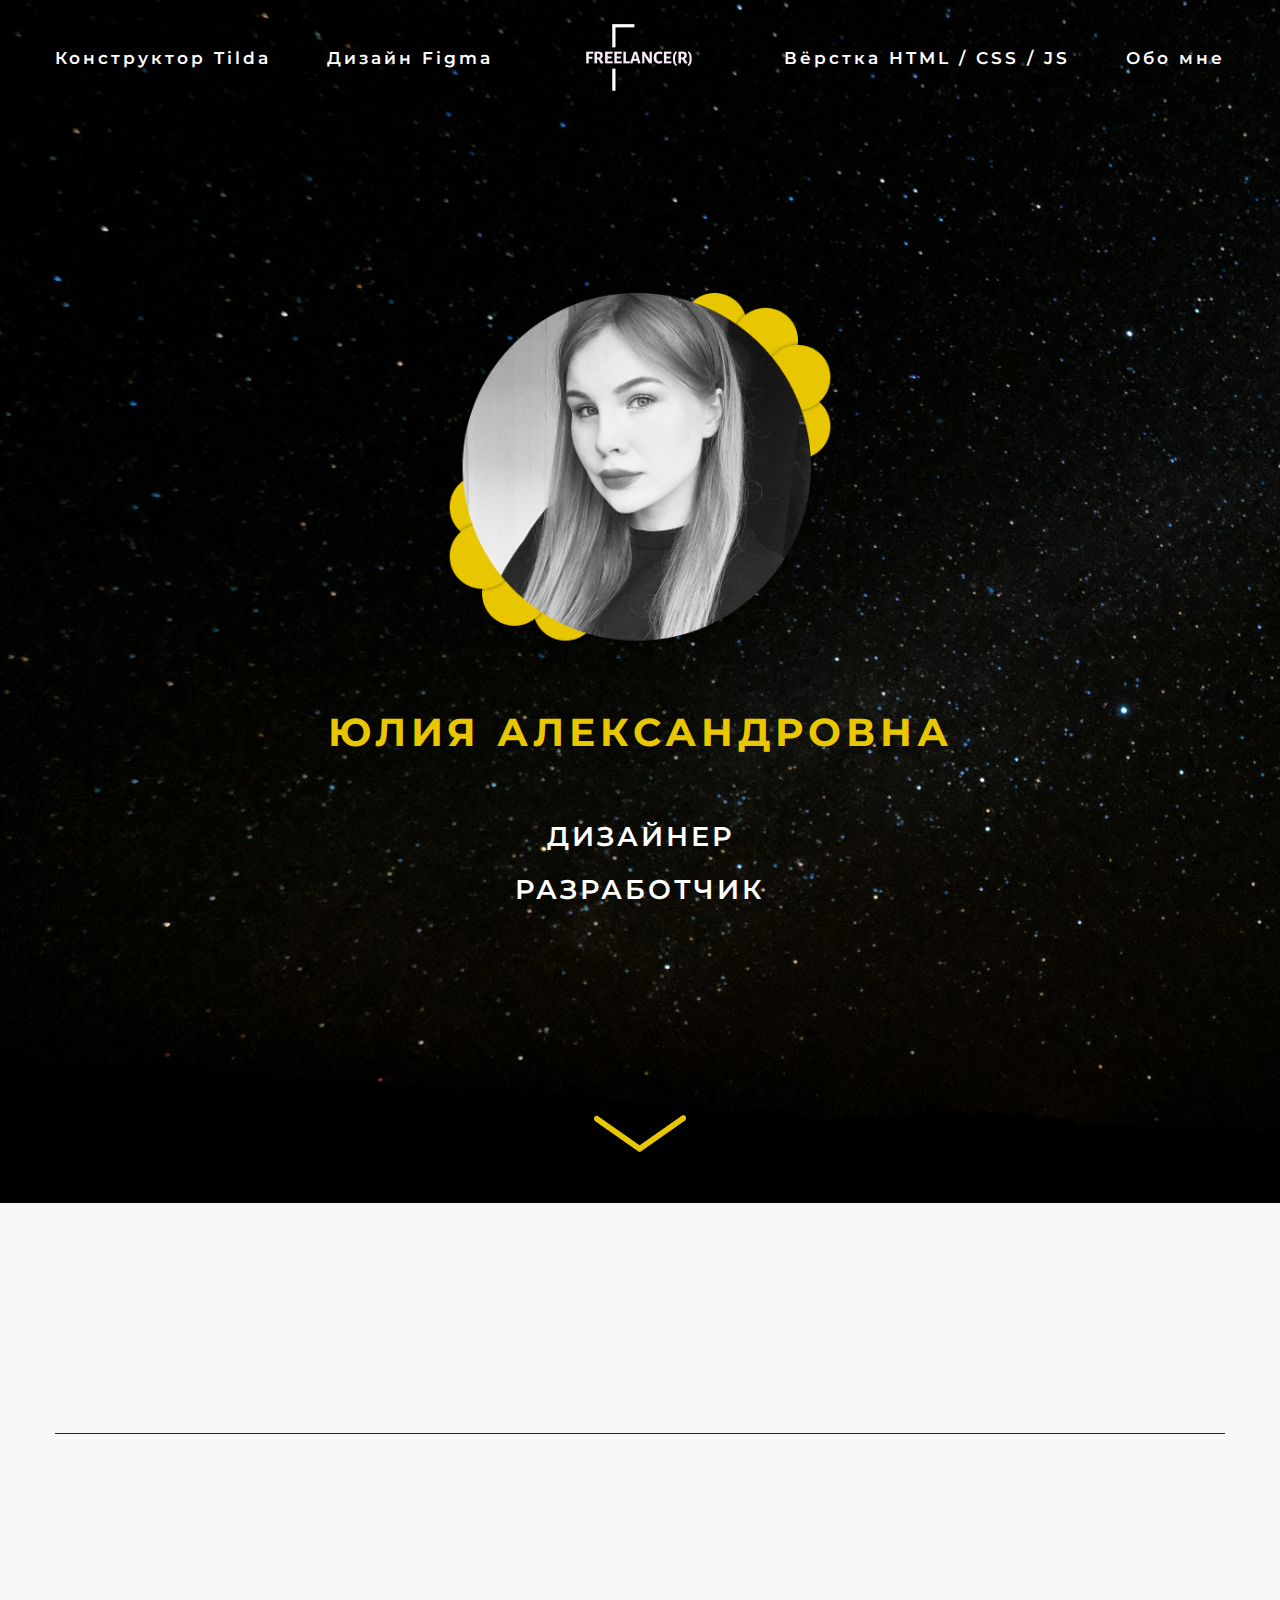
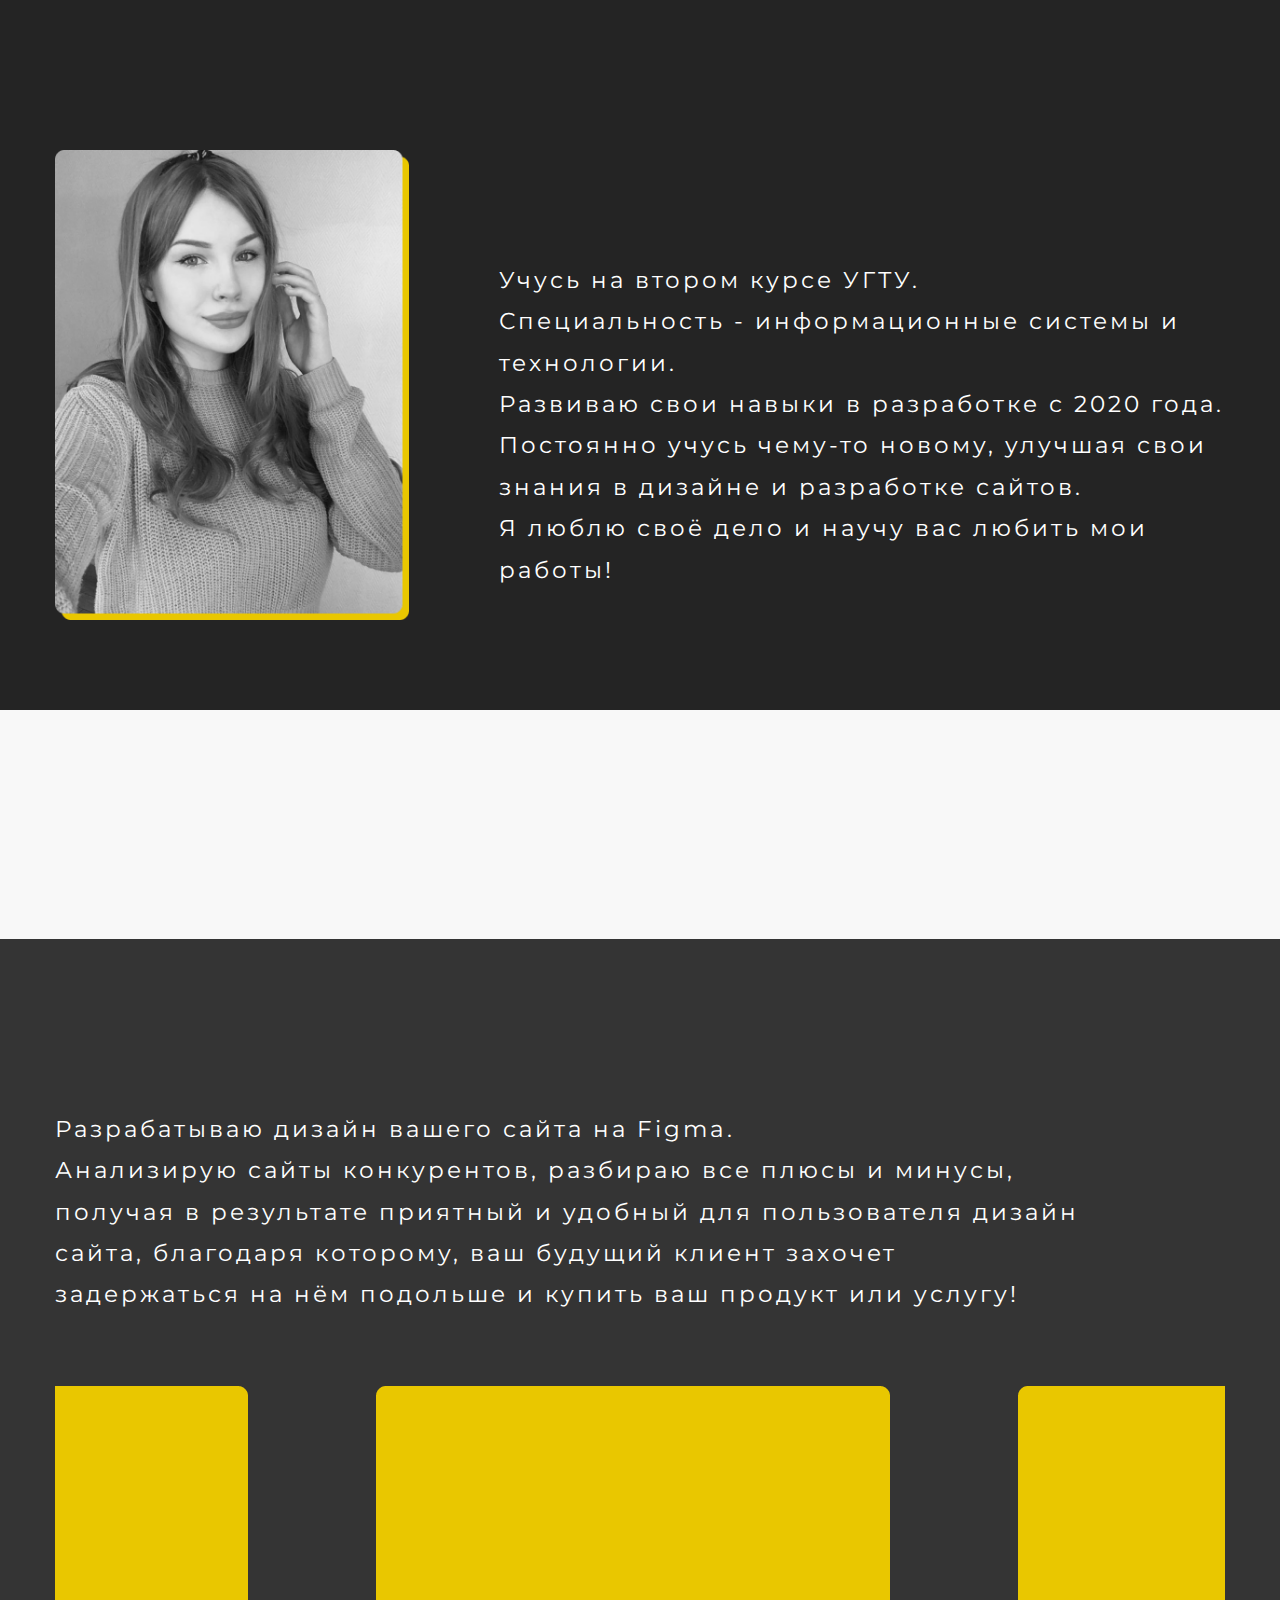
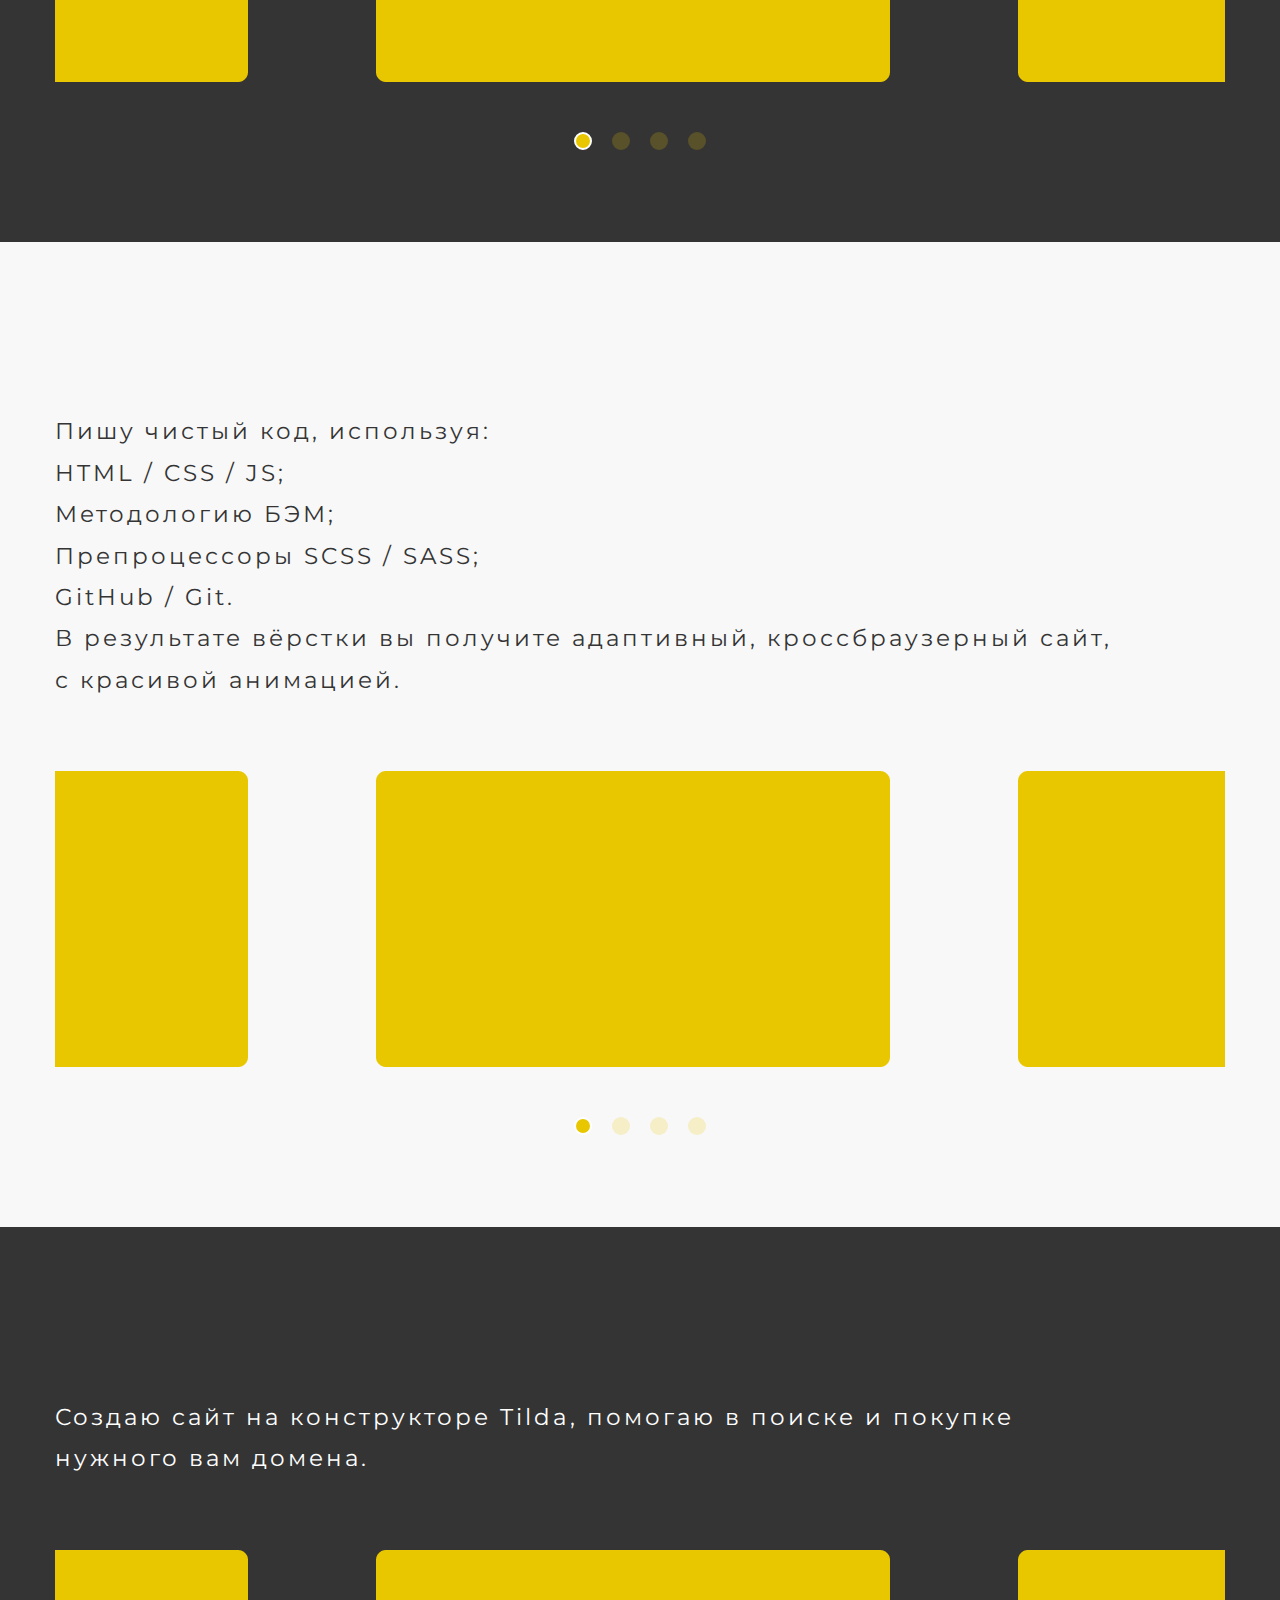
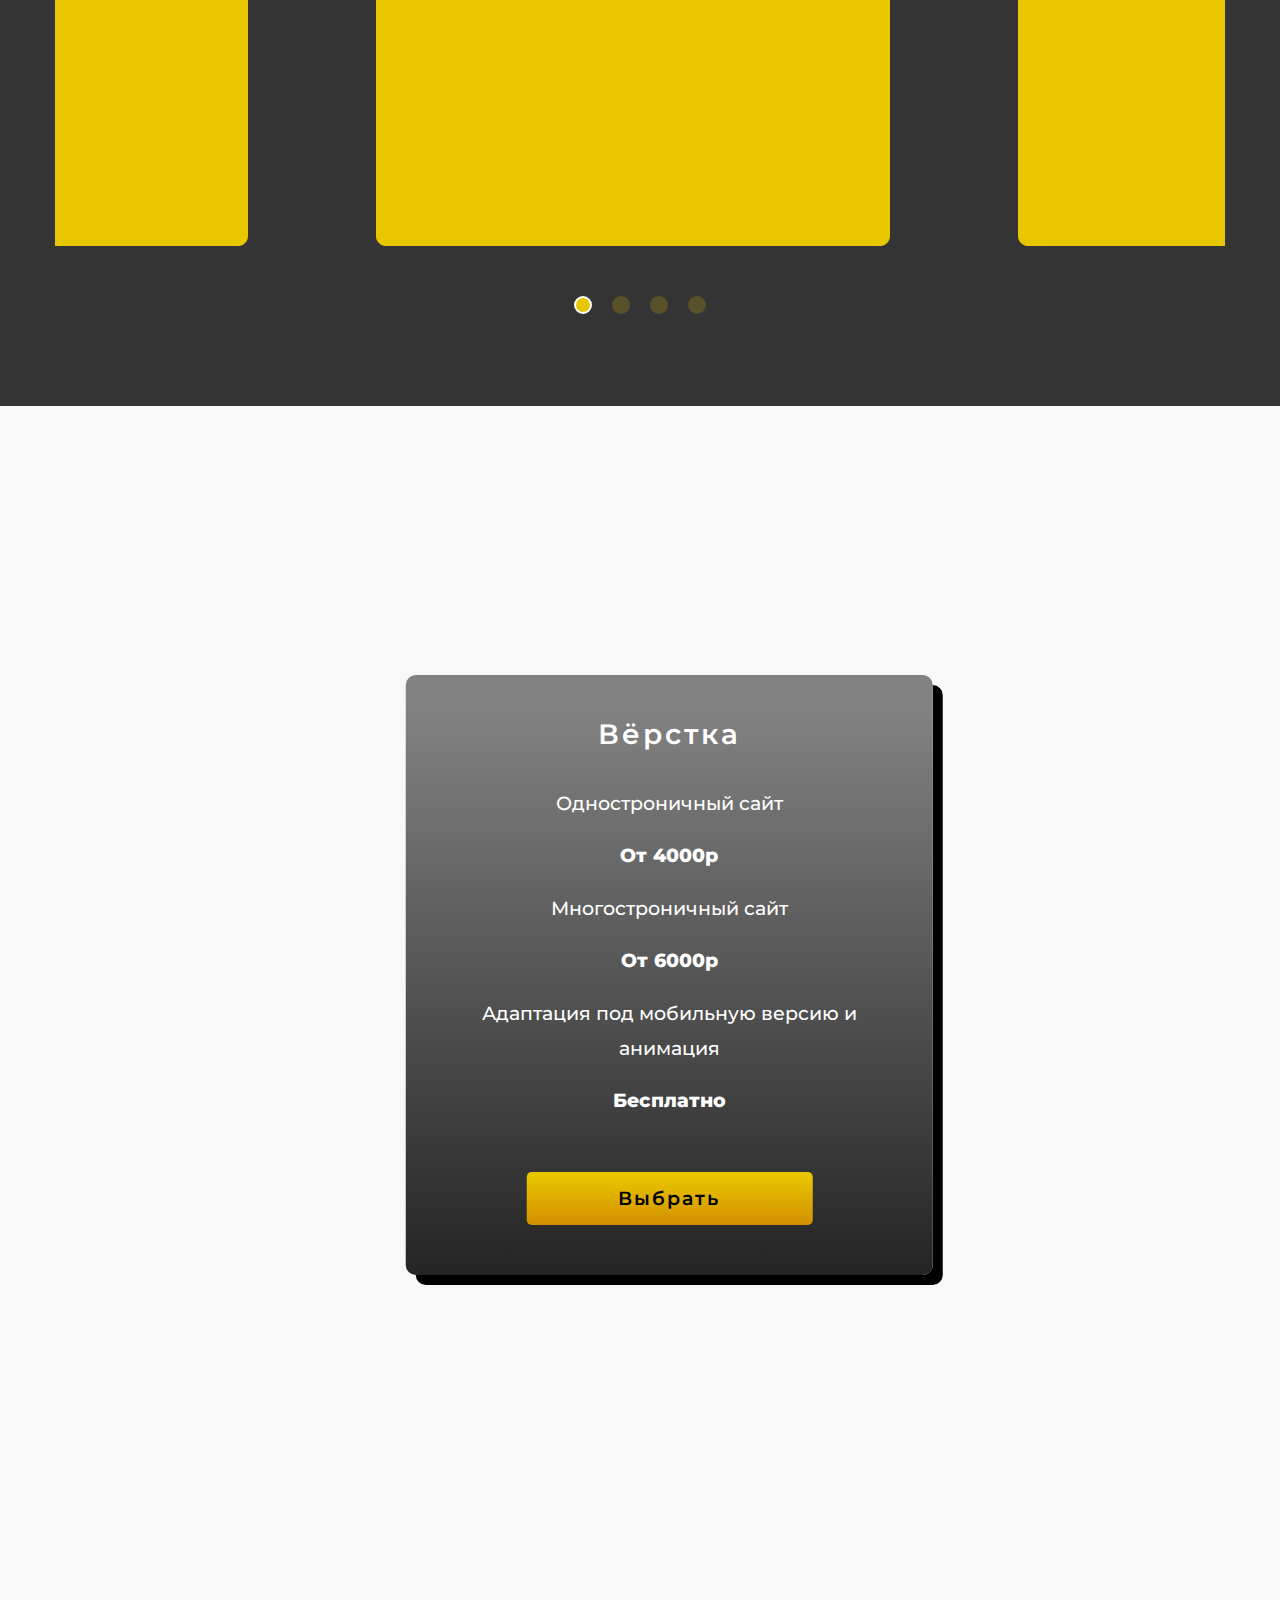
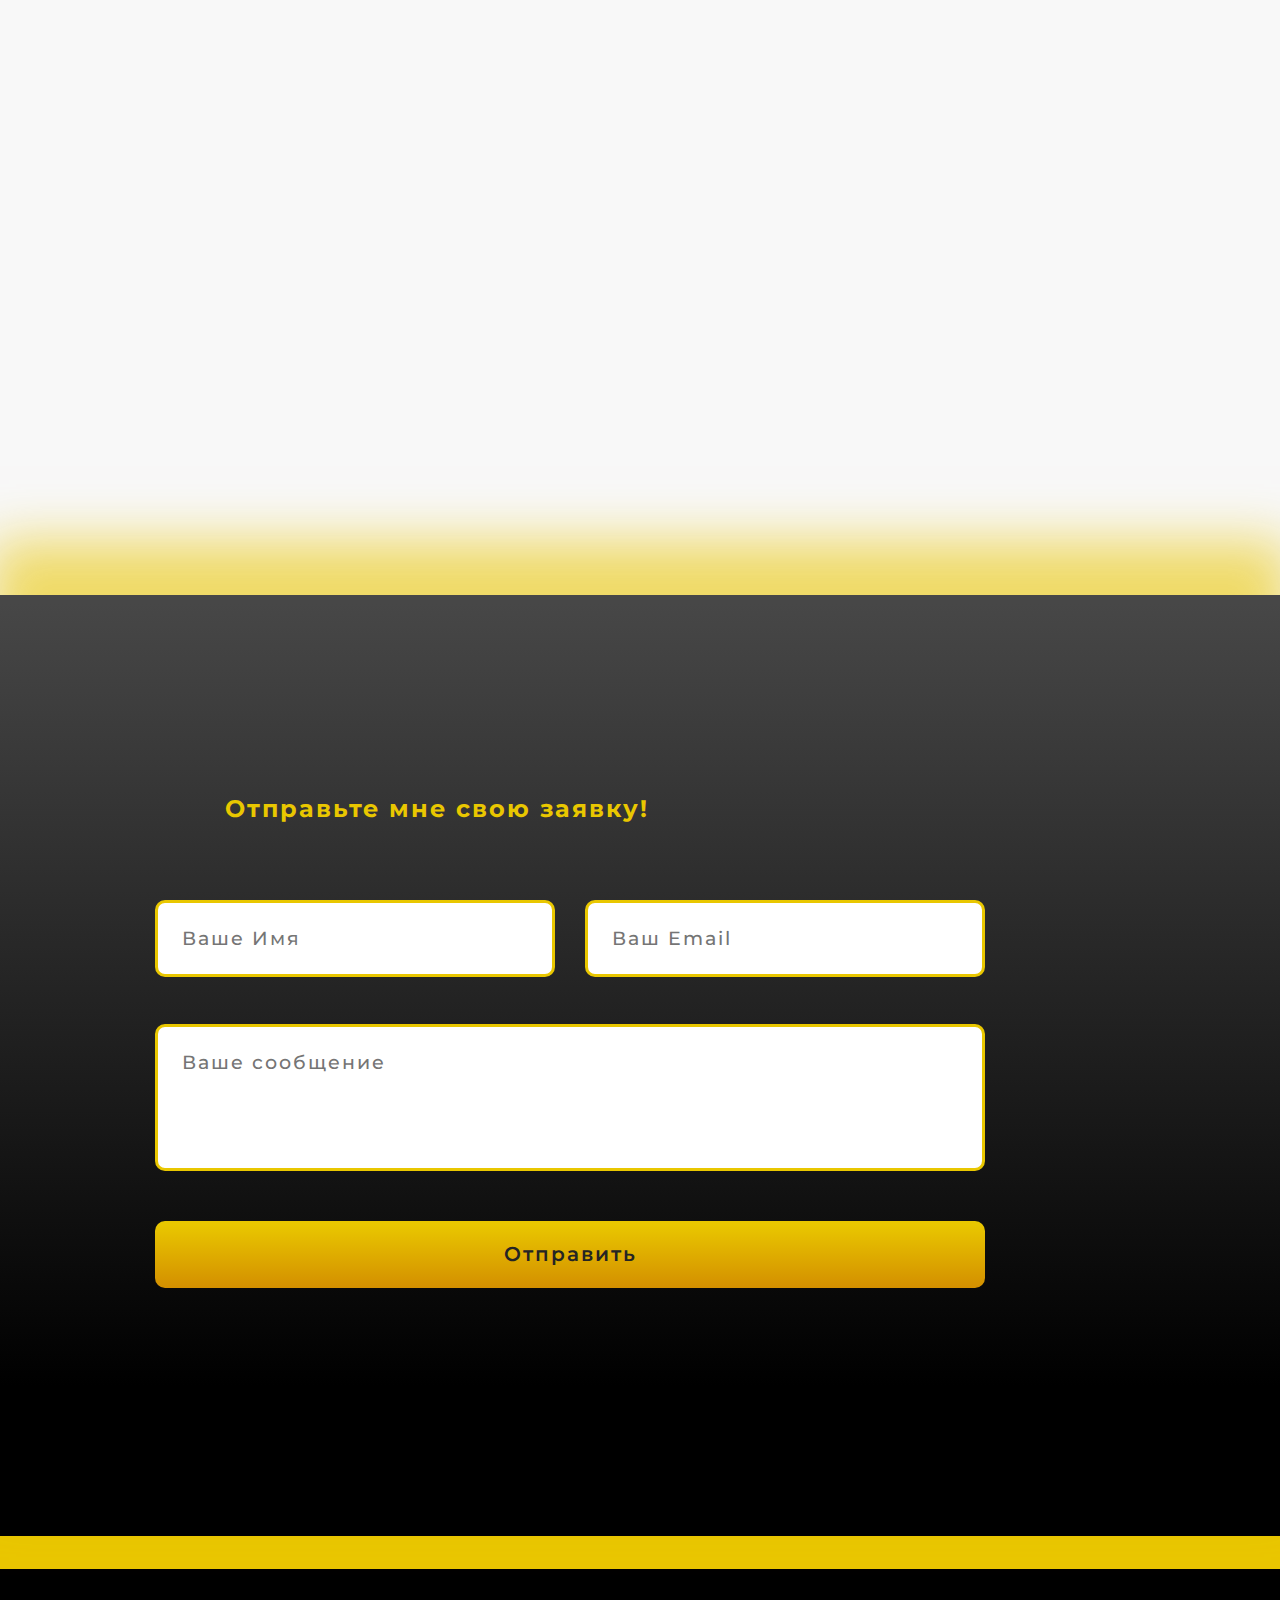
==== commit 4fa752f5: "ффф" ====
--- a/index.html
+++ b/index.html
@@ -10,6 +10,7 @@
 	<link rel="stylesheet" href="css/header.css">
 	<link rel="stylesheet" href="css/footer.css">
 	<link rel="stylesheet" href="css/content.css">
+	<link rel="stylesheet" href="css/popup.css">
 	<link rel="shortcut icon" href="favicon.ico">
 	<!-- <meta name="robots" content="noindex, nofollow"> -->
 	<!-- <meta name="viewport" content="width=device-width, initial-scale=1.0, maximum-scale=1.0, user-scalable=0"> -->
@@ -39,9 +40,11 @@
 						<li class="menu__paragraph menu__paragraph-logo"> <a href="index.html" class="menu__logo-link"> <img
 									src="img/logo.jpg" alt="" class="menu__logo">
 							</a></li>
-						<li class="menu__paragraph"><a data-goto=".page__section_3" href="#development" class="menu__link">Вёрстка HTML /
+						<li class="menu__paragraph"><a data-goto=".page__section_3" href="#development"
+								class="menu__link">Вёрстка HTML /
 								CSS / JS</a></li>
-						<li class="menu__paragraph"><a data-goto=".page__section_3" href="#about" class="menu__link">Обо мне</a>
+						<li class="menu__paragraph"><a data-goto=".page__section_3" href="#about" class="menu__link">Обо
+								мне</a>
 						</li>
 					</ul>
 				</nav>
@@ -63,7 +66,7 @@
 					<div class="header__heading _anim-items">ЮЛИЯ АЛЕКСАНДРОВНА</div>
 					<div class="header__text _anim-items">ДИЗАЙНЕР<br>
 						РАЗРАБОТЧИК</div>
-					<a href="" class="header__button _anim-items">
+					<a href="#popup" class="header__button _anim-items popup-link">
 						<span class="header__button-text">ЗАКАЗАТЬ</span>
 					</a>
 				</div>
@@ -134,7 +137,7 @@
 		<img src="img/EllipseAbout2.png" alt="" class="about__ellipse-2 _anim-items">
 		<img src="img/EllipseAbout3.png" alt="" class="about__ellipse-3 _anim-items">
 		<div class="container">
-			<div class="heading _anim-items heading-difference"  id="about">Обо мне</div>
+			<div class="heading _anim-items heading-difference" id="about">Обо мне</div>
 		</div>
 		<div class="container about__body">
 			<div class="about__photo-container">
@@ -223,7 +226,8 @@
 			<div class="about-work__word">
 				<div class="container">
 					<div class="about-work__text-container about-work__text-container-2">
-						<div class="about-work__heading _anim-items about-work__heading-2" id="development">Вёрстка сайта</div>
+						<div class="about-work__heading _anim-items about-work__heading-2" id="development">Вёрстка сайта
+						</div>
 						<div class="about-work__text about-work__text-2">Пишу чистый код, используя:<br>
 							HTML / CSS / JS;<br>
 							Методологию БЭМ;<br>
@@ -408,13 +412,13 @@
 				<div class="connection__form form">
 					<div class="form__form-wrapper">
 						<div class="form__text-container">
-							<div class="form__text _anim-items">Хочешь узнать подробнее о моих услугах, заказать дизайн или
+							<div class="form__text _anim-items">Хотели бы узнать подробнее о моих услугах, заказать дизайн или
 								разработку
 								сайта?
 							</div>
-							<div class="form__text-difference">Отправь мне свою заявку!</div>
-						</div>
-						<form action="#" class="form__body" id="form">
+							<div class="form__text-difference">Отправьте мне свою заявку!</div>
+						</div>
+						<form method="post" action="#" class="form__body" id="form">
 							<div class="form__item-contacts">
 								<div class="form__item">
 									<input type="text" id="formName" class="form__input" required name="name"
@@ -429,8 +433,9 @@
 								<textarea id="fornMessage" class="form__input form__message" required
 									placeholder="Ваше сообщение" name="message"></textarea>
 							</div>
-							<a href="" class="form__button">
-								<span class="form__button-text">Отправить</span>
+							<a href="" class="form__button-link">
+								<!-- <span class="form__button-text">Отправить</span> -->
+								<input value="Отправить" type="submit" class="form__button form__button-text">
 							</a>
 						</form>
 					</div>
@@ -458,36 +463,38 @@
 	</div>
 </footer>
 	</div>
-	<div class="popup">
-	<div class="popup-table table">
-		<div class="cell">
-			<div class="popup-content">
-				<div class="popup-close"></div>
-				<div class="popup__title"></div>
-				<div class="popup__txt"></div>
-				<form action="#" class="popup-form form">
-					<div class="form-input">
-						<input autocomplete="off" type="text" name="form[]" data-value="" class="input" />
-					</div>
-					<div class="form-input">
-						<input autocomplete="off" type="text" name="form[]" data-value="" class="input req email" />
-					</div>
-					<div class="form-input">
-						<input autocomplete="off" type="text" name="form[]" data-value="" class="input req" />
-					</div>
-					<div class="form-button">
-						<button type="submit" class="form__btn btn fw"></button>
-					</div>
-				</form>
-			</div>
-		</div>
-	</div>
-</div>
-<div class="popup popup-video">
-	<div class="popup-table table">
-		<div class="cell">
-			<div class="popup-close"></div>
-			<div class="popup-video__value video"></div>
+	<div id="popup" class="popup">
+	<div class="popup__body">
+		<div class="popup__content">
+			<div class="connection__form form">
+				<div class="form__form-wrapper form__form-popup">
+					<div class="form__text-container form__text-container-popup">
+						<div class="form__text form__text-popup">Хотели бы заказать работу?
+						</div>
+						<div class="form__text-difference form__text-difference-popup">Отправьте мне свою заявку!</div>
+					</div>
+					<form method="post" action="#" class="form__body form__body-popup" id="form">
+						<div class="form__item-contacts">
+							<div class="form__item form__item-popup">
+								<input type="text" id="formName" class="form__input form__input-popup" required name="name"
+									placeholder="Ваше Имя">
+							</div>
+							<div class="form__item form__item-popup">
+								<input type="text" id="formEmail" class="form__input form__input-popup" required name="email"
+									placeholder="Ваш Email">
+							</div>
+						</div>
+						<div class="form__item form__item-message form__item-popup">
+							<textarea id="fornMessage" class="form__input form__message form__message-popup" required placeholder="Ваше сообщение"
+								name="message"></textarea>
+						</div>
+						<a href="" class="form__button-link">
+							<!-- <span class="form__button-text">Отправить</span> -->
+							<input value="Отправить" type="submit" class="form__button form__button-text form__button-popup">
+						</a>
+					</form>
+				</div>
+			</div>
 		</div>
 	</div>
 </div>
@@ -503,7 +510,7 @@
 	<script src="https://code.jquery.com/jquery-3.4.1.slim.min.js"></script>
 	<script src="https://code.jquery.com/jquery-3.2.1.min.js"></script>
 	<script src="js/custom.js"></script>
-	<script src="js/main.js"></script>
+	<!-- <script src="js/main.js"></script> -->
 </body>
 
 </html>--- a/css/style.css
+++ b/css/style.css
@@ -687,70 +687,142 @@
   top: 18px !important; }
 
 .popup {
-  -webkit-overflow-scrolling: touch;
-  background-color: rgba(0, 0, 0, 0.8);
-  display: none;
-  position: fixed !important;
-  top: 0px;
-  left: 0;
+  position: fixed;
   width: 100%;
   height: 100%;
-  overflow: auto;
-  z-index: 100; }
-  .popup.active .popup-content {
-    -moz-transform: scale(1);
-    -ms-transform: scale(1);
-    -webkit-transform: scale(1);
-    -o-transform: scale(1);
-    transform: scale(1); }
-  .popup.show {
-    display: block; }
-    .popup.show .popup-content {
-      -moz-transform: scale(1);
-      -ms-transform: scale(1);
-      -webkit-transform: scale(1);
-      -o-transform: scale(1);
-      transform: scale(1); }
-
-.popup-table {
+  background-color: rgba(0, 0, 0, 0.8);
+  top: 0;
+  left: 0;
+  opacity: 0;
+  visibility: hidden;
+  overflow-y: auto;
+  overflow-x: hidden;
+  -webkit-transition: all 0.8s ease 0s;
+  -o-transition: all 0.8s ease 0s;
+  transition: all 0.8s ease 0s;
+  z-index: 40;
+  overflow: auto; }
+
+.popup.open {
+  opacity: 1;
+  visibility: visible; }
+
+.popup.open .popup__content {
+  -webkit-transform: perspective(600px) translate(0px, 0%) rotateX(0deg);
+  transform: perspective(600px) translate(0px, 0%) rotateX(0deg);
+  opacity: 1; }
+
+.popup__area {
+  position: absolute;
+  width: 100%;
   height: 100%;
-  table-layout: fixed; }
-  .popup-table > .cell {
-    height: 100%;
-    vertical-align: middle;
-    padding: 30px 10px; }
-
-.popup-content {
-  -moz-transform: scale(0);
-  -ms-transform: scale(0);
-  -webkit-transform: scale(0);
-  -o-transform: scale(0);
-  transform: scale(0);
-  -webkit-transition: all 0.3s ease 0s;
-  -moz-transition: all 0.3s ease 0s;
-  -ms-transition: all 0.3s ease 0s;
-  -o-transition: all 0.3s ease 0s;
-  transition: all 0.3s ease 0s;
-  position: relative;
-  max-width: 1230px;
-  margin: 0px auto;
-  background-color: #fff; }
-
-.popup-close {
-  width: 15px;
-  height: 15px;
+  top: 0;
+  left: 0; }
+
+.popup__body {
+  min-height: 100%;
+  display: -webkit-box;
+  display: -ms-flexbox;
+  display: flex;
+  -webkit-box-align: center;
+  -ms-flex-align: center;
+  align-items: center;
+  -webkit-box-pack: center;
+  -ms-flex-pack: center;
+  justify-content: center;
+  -webkit-transition: all 0.8s ease 0s;
+  -o-transition: all 0.8s ease 0s;
+  transition: all 0.8s ease 0s;
+  -webkit-box-orient: vertical;
+  -webkit-box-direction: normal;
+  -ms-flex-direction: column;
+  flex-direction: column; }
+
+.popup__content {
+  background-color: #0000;
+  max-width: none;
+  -webkit-transition: all 0.8s ease 0s;
+  -o-transition: all 0.8s ease 0s;
+  transition: all 0.8s ease 0s;
+  -webkit-transform: perspective(600px) translate(0px, -100%) rotateX(45deg);
+  transform: perspective(600px) translate(0px, -100%) rotateX(45deg);
+  max-height: 600px; }
+
+.popup__content_image {
+  padding: 0; }
+
+.popup__image img {
+  max-width: 100%;
+  vertical-align: top; }
+
+.popup__close {
   position: absolute;
-  top: 0px;
-  right: 0px;
-  cursor: pointer;
-  background: url("../img/icons/close.png") 0 0 no-repeat; }
-
-.popup-video .popup-close {
-  width: 40px;
-  height: 40px;
-  background-color: #000;
-  top: 0;
-  right: 0; }
+  right: 10px;
+  top: 10px;
+  font-size: 20px;
+  color: #000;
+  text-decoration: none; }
+
+.popup__title {
+  font-size: 40px;
+  margin: 0px 0px 1em 0px; }
+
+.form__form-popup {
+  padding-top: 0px; }
+
+.form__text-popup {
+  margin-bottom: 10px;
+  opacity: 1;
+  -webkit-transition: none;
+  -o-transition: none;
+  transition: none;
+  -webkit-transform: translate(0%, 0%);
+  -ms-transform: translate(0%, 0%);
+  transform: translate(0%, 0%);
+  text-align: center; }
+
+.form__text-difference-popup {
+  text-align: center;
+  padding-bottom: 25px;
+  font-size: calc(16px + (25 - 16) * (100vw / 1600)); }
+
+.form__message-popup {
+  min-width: 100%; }
+  @media (max-width: 992px) {
+    .form__message-popup {
+      min-width: 50%; } }
+  @media (max-width: 830px) {
+    .form__message-popup {
+      min-width: 100%; } }
+
+@media (max-width: 992px) {
+  .form__input-popup {
+    min-width: 50%; } }
+
+@media (max-width: 830px) {
+  .form__input-popup {
+    min-width: 100%; } }
+
+@media (max-width: 992px) {
+  .form__item-popup {
+    display: -webkit-box;
+    display: -ms-flexbox;
+    display: flex;
+    -webkit-box-pack: center;
+    -ms-flex-pack: center;
+    justify-content: center; } }
+
+@media (max-width: 992px) {
+  .form__button-popup {
+    min-width: 100% !important;
+    margin: 0 auto; } }
+
+@media (max-width: 830px) {
+  .form__button-popup {
+    min-width: 100% !important; } }
+
+.form__text-container-popup {
+  min-height: 0px; }
 
 .header-container {
   display: -webkit-box;
@@ -1171,6 +1243,8 @@
     height: 35px;
     cursor: pointer;
     margin: 35px; }
+  .menu__icon._active {
+    position: fixed; }
   .menu__icon span,
   .menu__icon::before,
   .menu__icon::after {
--- a/css/header.css
+++ b/css/header.css
@@ -504,6 +504,9 @@
     cursor: pointer;
     margin: 35px;
   }
+  .menu__icon._active {
+    position: fixed;
+  }
   .menu__icon span,
   .menu__icon::before,
   .menu__icon::after {
--- a/css/content.css
+++ b/css/content.css
@@ -1469,6 +1469,7 @@
   line-height: 180%;
   letter-spacing: 2px;
   color: #e9c700;
+  padding-bottom: 70px;
 }
 
 .form__body {
@@ -1484,7 +1485,7 @@
       -ms-flex-pack: justify;
           justify-content: space-between;
   max-width: 830px;
-  margin: 70px auto;
+  padding: 0px auto;
 }
 
 .form__container {
@@ -1577,6 +1578,27 @@
   min-height: 67px;
   background: -webkit-gradient(linear, left top, left bottom, color-stop(5%, #e9c700), to(#d38f00));
   background: linear-gradient(180deg, #e9c700 5%, #d38f00 100%);
+  border-radius: 10px;
+  -webkit-transition-duration: 1s;
+          transition-duration: 1s;
+}
+
+.form__button:hover {
+  -webkit-transition-duration: 0.5s;
+          transition-duration: 0.5s;
+  -webkit-box-shadow: 0px 0px 60px 18px rgba(233, 198, 0, 0.589);
+          box-shadow: 0px 0px 60px 18px rgba(233, 198, 0, 0.589);
+}
+
+.form__button-text {
+  text-align: center;
+  font-size: 20px;
+  color: #242424;
+  font-weight: 600;
+  letter-spacing: 2px;
+}
+
+.form__button-link {
   display: -webkit-box;
   display: -ms-flexbox;
   display: flex;
@@ -1587,32 +1609,12 @@
   -webkit-box-pack: center;
       -ms-flex-pack: center;
           justify-content: center;
-  border-radius: 10px;
-  -webkit-transition-duration: 1s;
-          transition-duration: 1s;
-}
-
-.form__button:hover {
-  -webkit-transition-duration: 0.5s;
-          transition-duration: 0.5s;
-  -webkit-box-shadow: 0px 0px 60px 18px rgba(233, 198, 0, 0.589);
-          box-shadow: 0px 0px 60px 18px rgba(233, 198, 0, 0.589);
-}
-
-.form__button-text {
-  text-align: center;
-  font-size: 20px;
-  color: #242424;
-  font-weight: 600;
-  letter-spacing: 2px;
 }
 
 textarea {
   resize: none;
 }
-ease 0s;
-    -o-transition: all 2s ease 0s;
-    transition: all 2s ease 0s;
+transition: all 2s ease 0s;
     -webkit-transform: translate(0%, -100%);
     -ms-transform: translate(0%, -100%);
     transform: translate(0%, -100%);
@@ -1627,7 +1629,8 @@
     font-weight: 700;
     line-height: 180%;
     letter-spacing: 2px;
-    color: #e9c700; }
+    color: #e9c700;
+    padding-bottom: 70px; }
   .form__body {
     display: -webkit-box;
     display: -ms-flexbox;
@@ -1641,7 +1644,7 @@
     -ms-flex-pack: justify;
     justify-content: space-between;
     max-width: 830px;
-    margin: 70px auto; }
+    padding: 0px auto; }
   .form__container {
     display: -webkit-box;
     display: -ms-flexbox;
@@ -1706,16 +1709,6 @@
     background: -webkit-linear-gradient(top, #e9c700 5%, #d38f00 100%);
     background: -o-linear-gradient(top, #e9c700 5%, #d38f00 100%);
     background: linear-gradient(180deg, #e9c700 5%, #d38f00 100%);
-    display: -webkit-box;
-    display: -ms-flexbox;
-    display: flex;
-    -webkit-box-orient: vertical;
-    -webkit-box-direction: normal;
-    -ms-flex-direction: column;
-    flex-direction: column;
-    -webkit-box-pack: center;
-    -ms-flex-pack: center;
-    justify-content: center;
     border-radius: 10px;
     -webkit-transition-duration: 1s;
     -o-transition-duration: 1s;
@@ -1732,6 +1725,17 @@
     color: #242424;
     font-weight: 600;
     letter-spacing: 2px; }
+  .form__button-link {
+    display: -webkit-box;
+    display: -ms-flexbox;
+    display: flex;
+    -webkit-box-orient: vertical;
+    -webkit-box-direction: normal;
+    -ms-flex-direction: column;
+    flex-direction: column;
+    -webkit-box-pack: center;
+    -ms-flex-pack: center;
+    justify-content: center; }
 
 textarea {
   resize: none; }
--- a/css/popup.css
+++ b/css/popup.css
@@ -0,0 +1,163 @@
+.popup {
+  position: fixed;
+  width: 100%;
+  height: 100%;
+  background-color: rgba(0, 0, 0, 0.8);
+  top: 0;
+  left: 0;
+  opacity: 0;
+  visibility: hidden;
+  overflow-y: auto;
+  overflow-x: hidden;
+  -webkit-transition: all 0.8s ease 0s;
+  transition: all 0.8s ease 0s;
+  z-index: 40;
+  overflow: auto;
+}
+
+.popup.open {
+  opacity: 1;
+  visibility: visible;
+}
+
+.popup.open .popup__content {
+  -webkit-transform: perspective(600px) translate(0px, 0%) rotateX(0deg);
+          transform: perspective(600px) translate(0px, 0%) rotateX(0deg);
+  opacity: 1;
+}
+
+.popup__area {
+  position: absolute;
+  width: 100%;
+  height: 100%;
+  top: 0;
+  left: 0;
+}
+
+.popup__body {
+  min-height: 100%;
+  display: -webkit-box;
+  display: -ms-flexbox;
+  display: flex;
+  -webkit-box-align: center;
+      -ms-flex-align: center;
+          align-items: center;
+  -webkit-box-pack: center;
+      -ms-flex-pack: center;
+          justify-content: center;
+  -webkit-transition: all 0.8s ease 0s;
+  transition: all 0.8s ease 0s;
+  -webkit-box-orient: vertical;
+  -webkit-box-direction: normal;
+      -ms-flex-direction: column;
+          flex-direction: column;
+}
+
+.popup__content {
+  background-color: #0000;
+  max-width: none;
+  -webkit-transition: all 0.8s ease 0s;
+  transition: all 0.8s ease 0s;
+  -webkit-transform: perspective(600px) translate(0px, -100%) rotateX(45deg);
+          transform: perspective(600px) translate(0px, -100%) rotateX(45deg);
+  max-height: 600px;
+}
+
+.popup__content_image {
+  padding: 0;
+}
+
+.popup__image img {
+  max-width: 100%;
+  vertical-align: top;
+}
+
+.popup__close {
+  position: absolute;
+  right: 10px;
+  top: 10px;
+  font-size: 20px;
+  color: #000;
+  text-decoration: none;
+}
+
+.popup__title {
+  font-size: 40px;
+  margin: 0px 0px 1em 0px;
+}
+
+.form__form-popup {
+  padding-top: 0px;
+}
+
+.form__text-popup {
+  margin-bottom: 10px;
+  opacity: 1;
+  -webkit-transition: none;
+  transition: none;
+  -webkit-transform: translate(0%, 0%);
+          transform: translate(0%, 0%);
+  text-align: center;
+}
+
+.form__text-difference-popup {
+  text-align: center;
+  padding-bottom: 25px;
+  font-size: calc(16px + (25 - 16) * (100vw / 1600));
+}
+
+.form__message-popup {
+  min-width: 100%;
+}
+
+@media (max-width: 992px) {
+  .form__message-popup {
+    min-width: 50% !important;
+  }
+}
+
+@media (max-width: 830px) {
+  .form__message-popup {
+    min-width: 100% !important;
+  }
+}
+
+@media (max-width: 992px) {
+  .form__input-popup {
+    min-width: 50%;
+  }
+}
+
+@media (max-width: 830px) {
+  .form__input-popup {
+    min-width: 100%;
+  }
+}
+
+@media (max-width: 992px) {
+  .form__item-popup {
+    display: -webkit-box;
+    display: -ms-flexbox;
+    display: flex;
+    -webkit-box-pack: center;
+        -ms-flex-pack: center;
+            justify-content: center;
+  }
+}
+
+@media (max-width: 992px) {
+  .form__button-popup {
+    min-width: 50% !important;
+    margin: 0 auto;
+  }
+}
+
+@media (max-width: 830px) {
+  .form__button-popup {
+    min-width: 100% !important;
+  }
+}
+
+.form__text-container-popup {
+  min-height: 0px;
+}
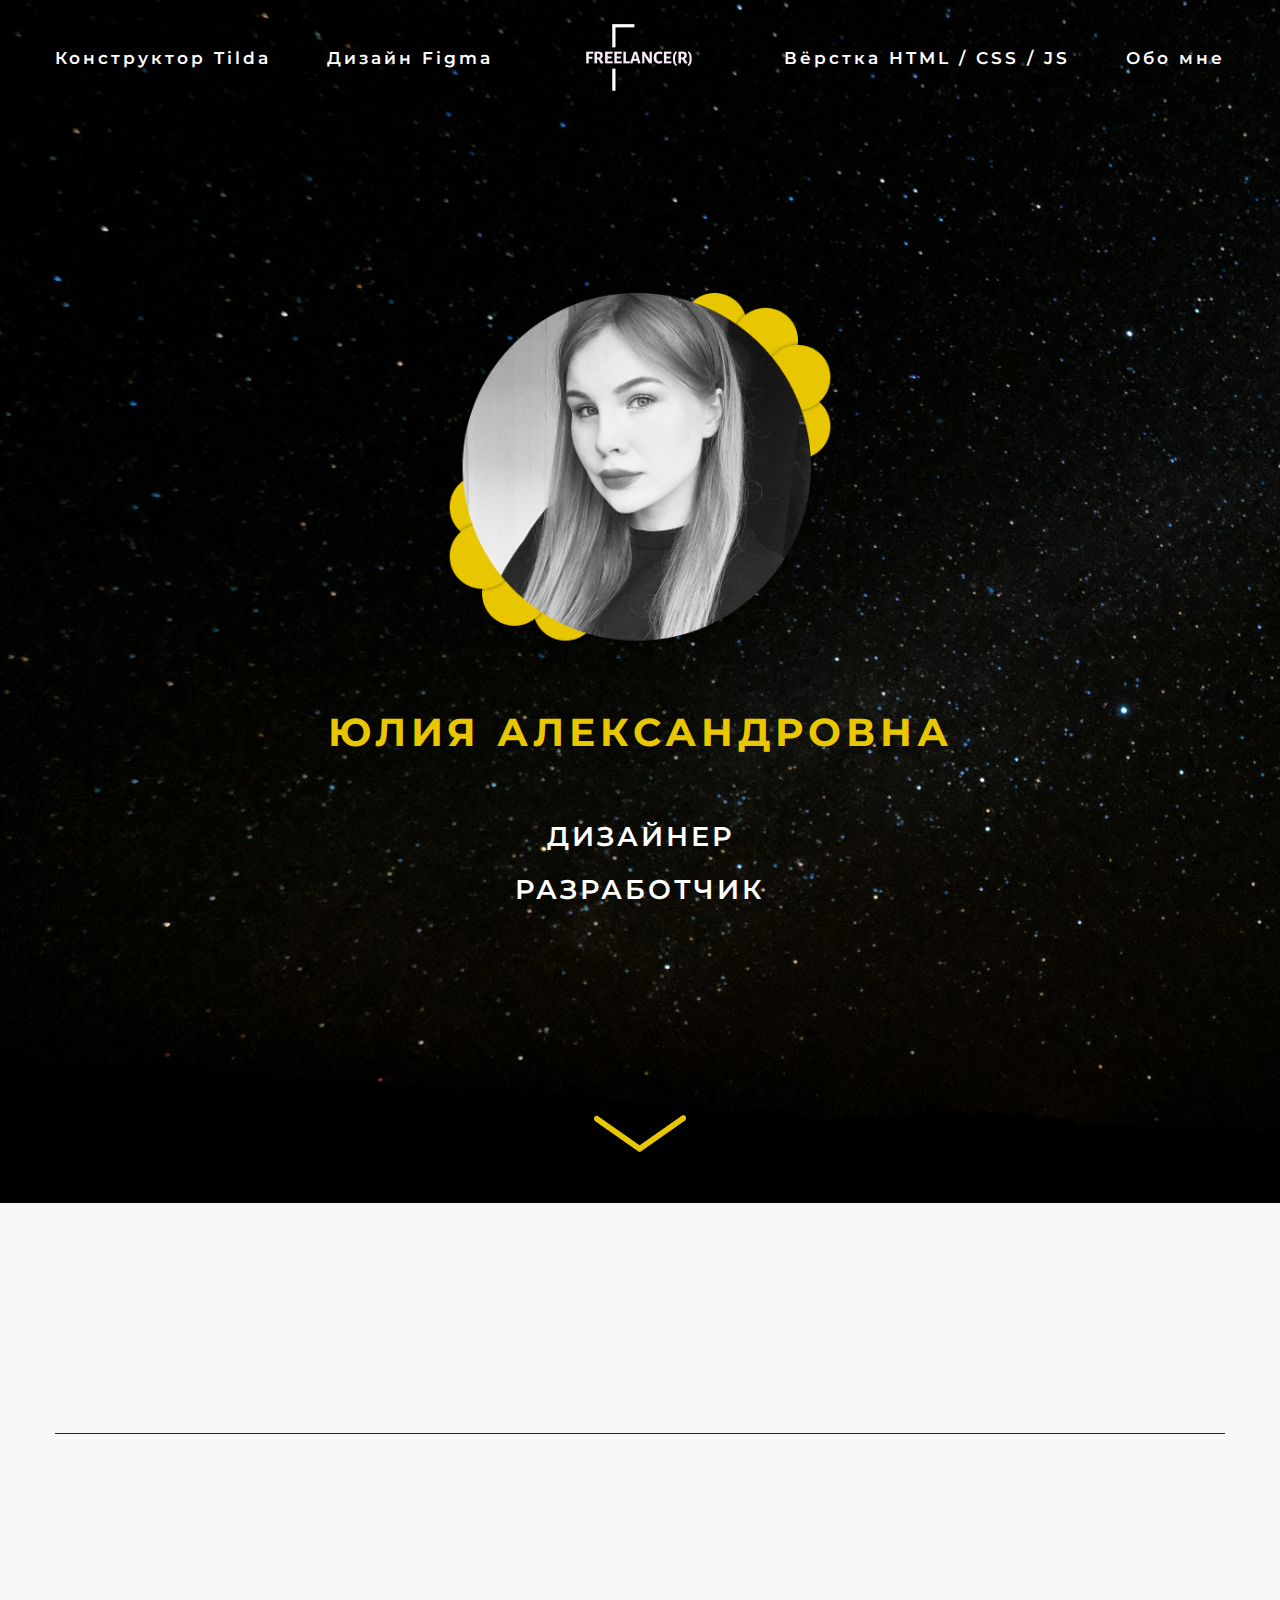
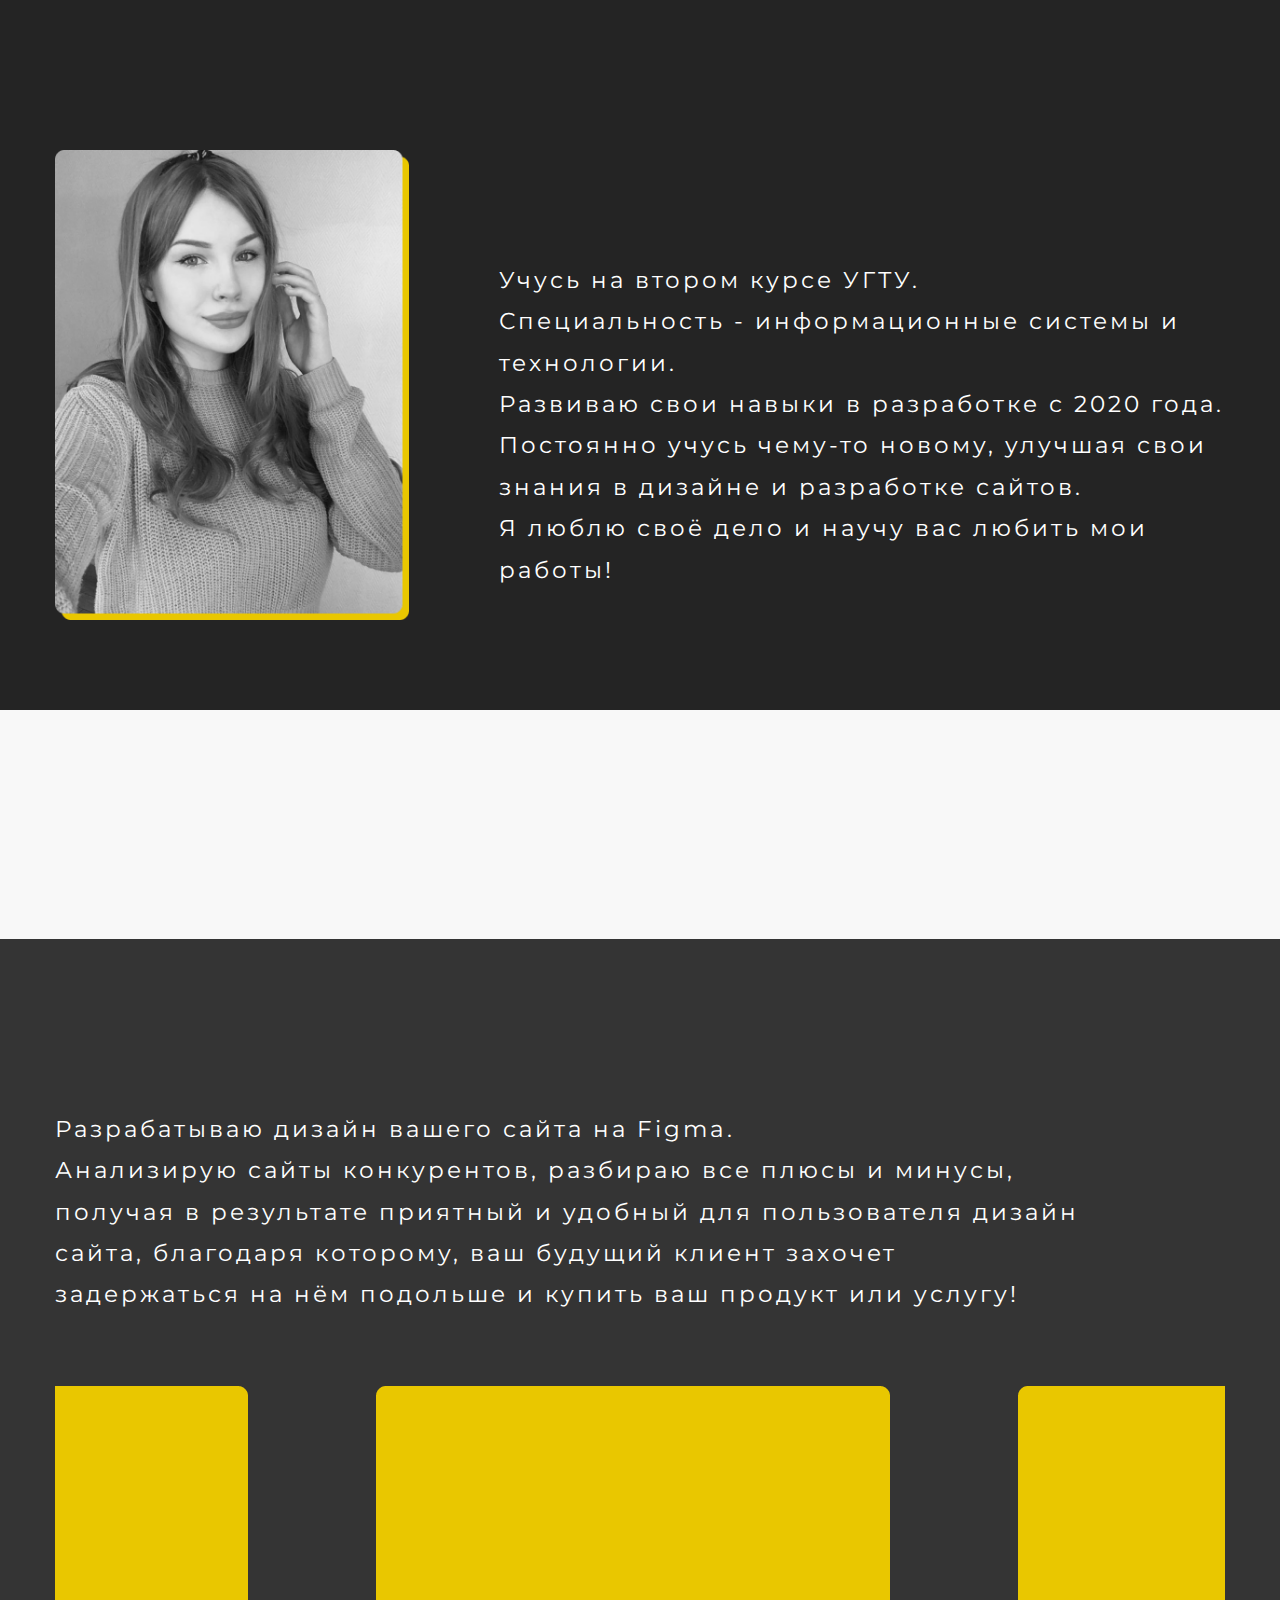
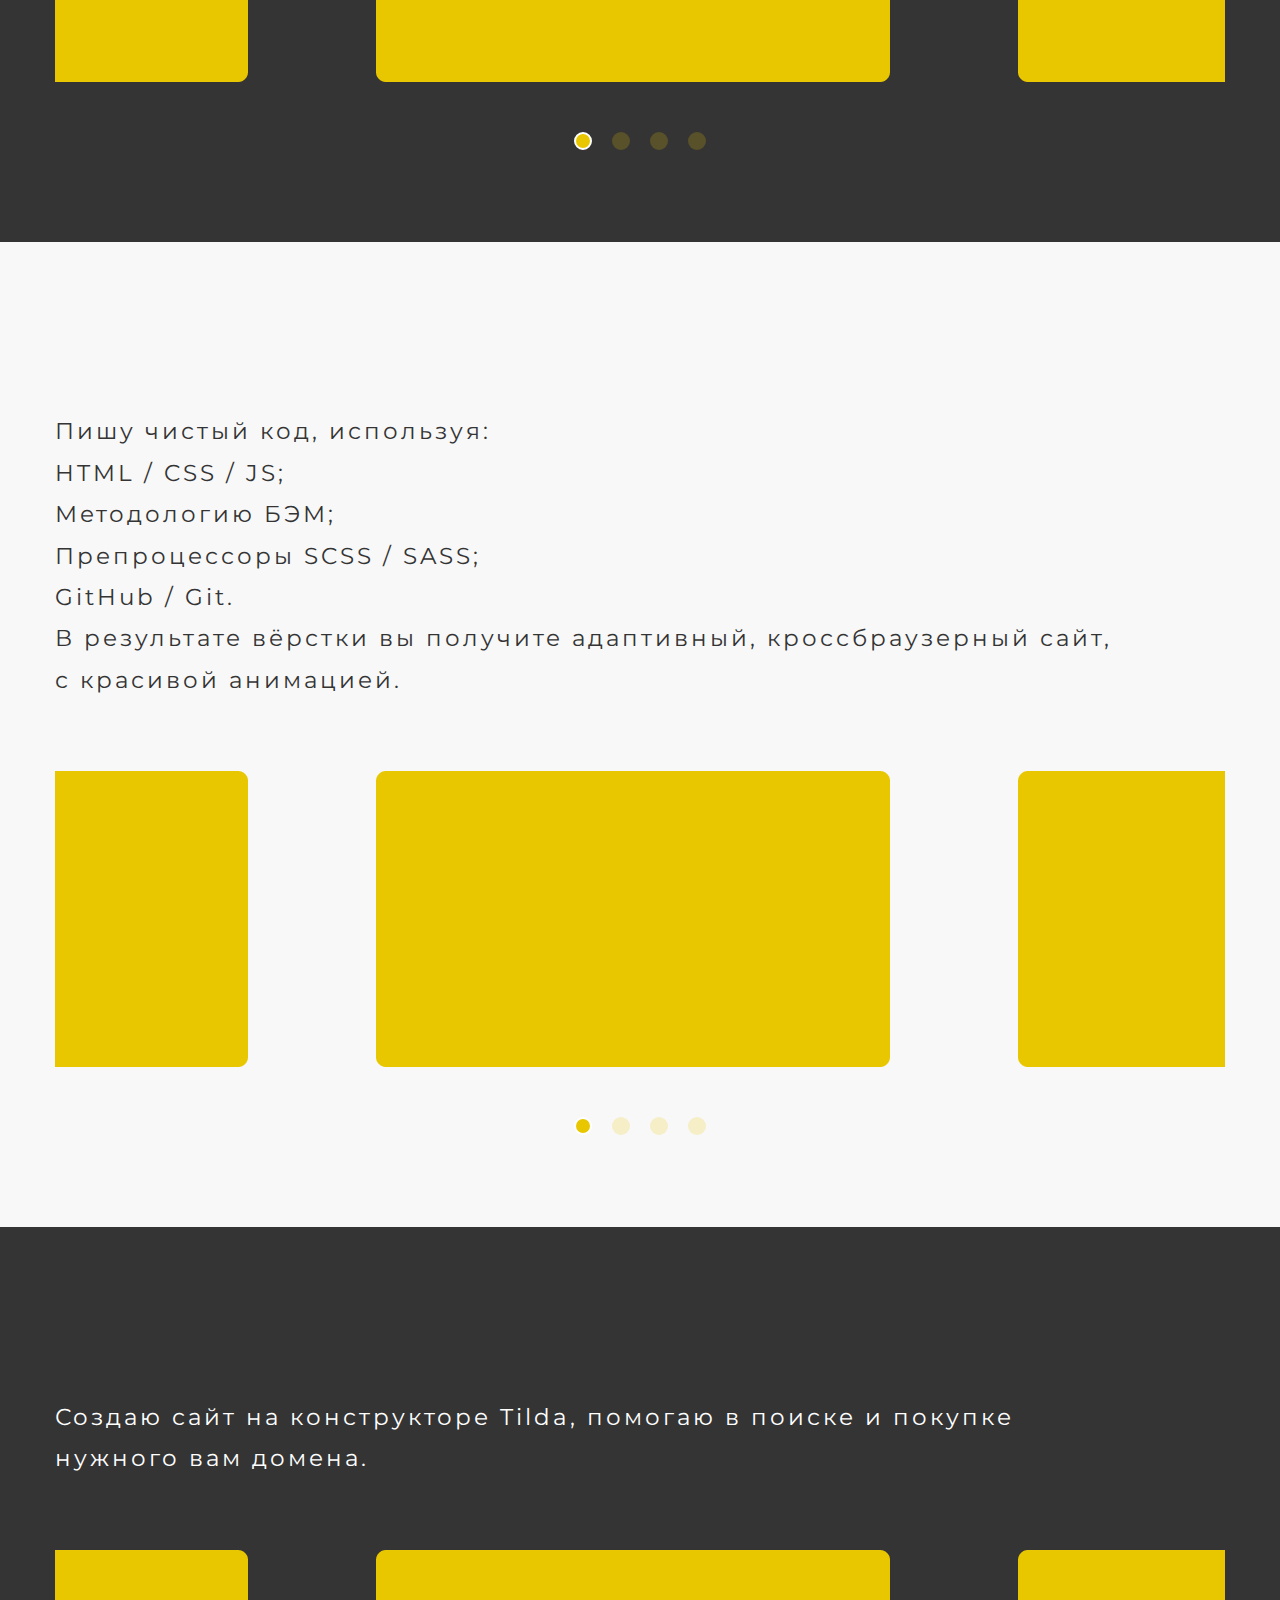
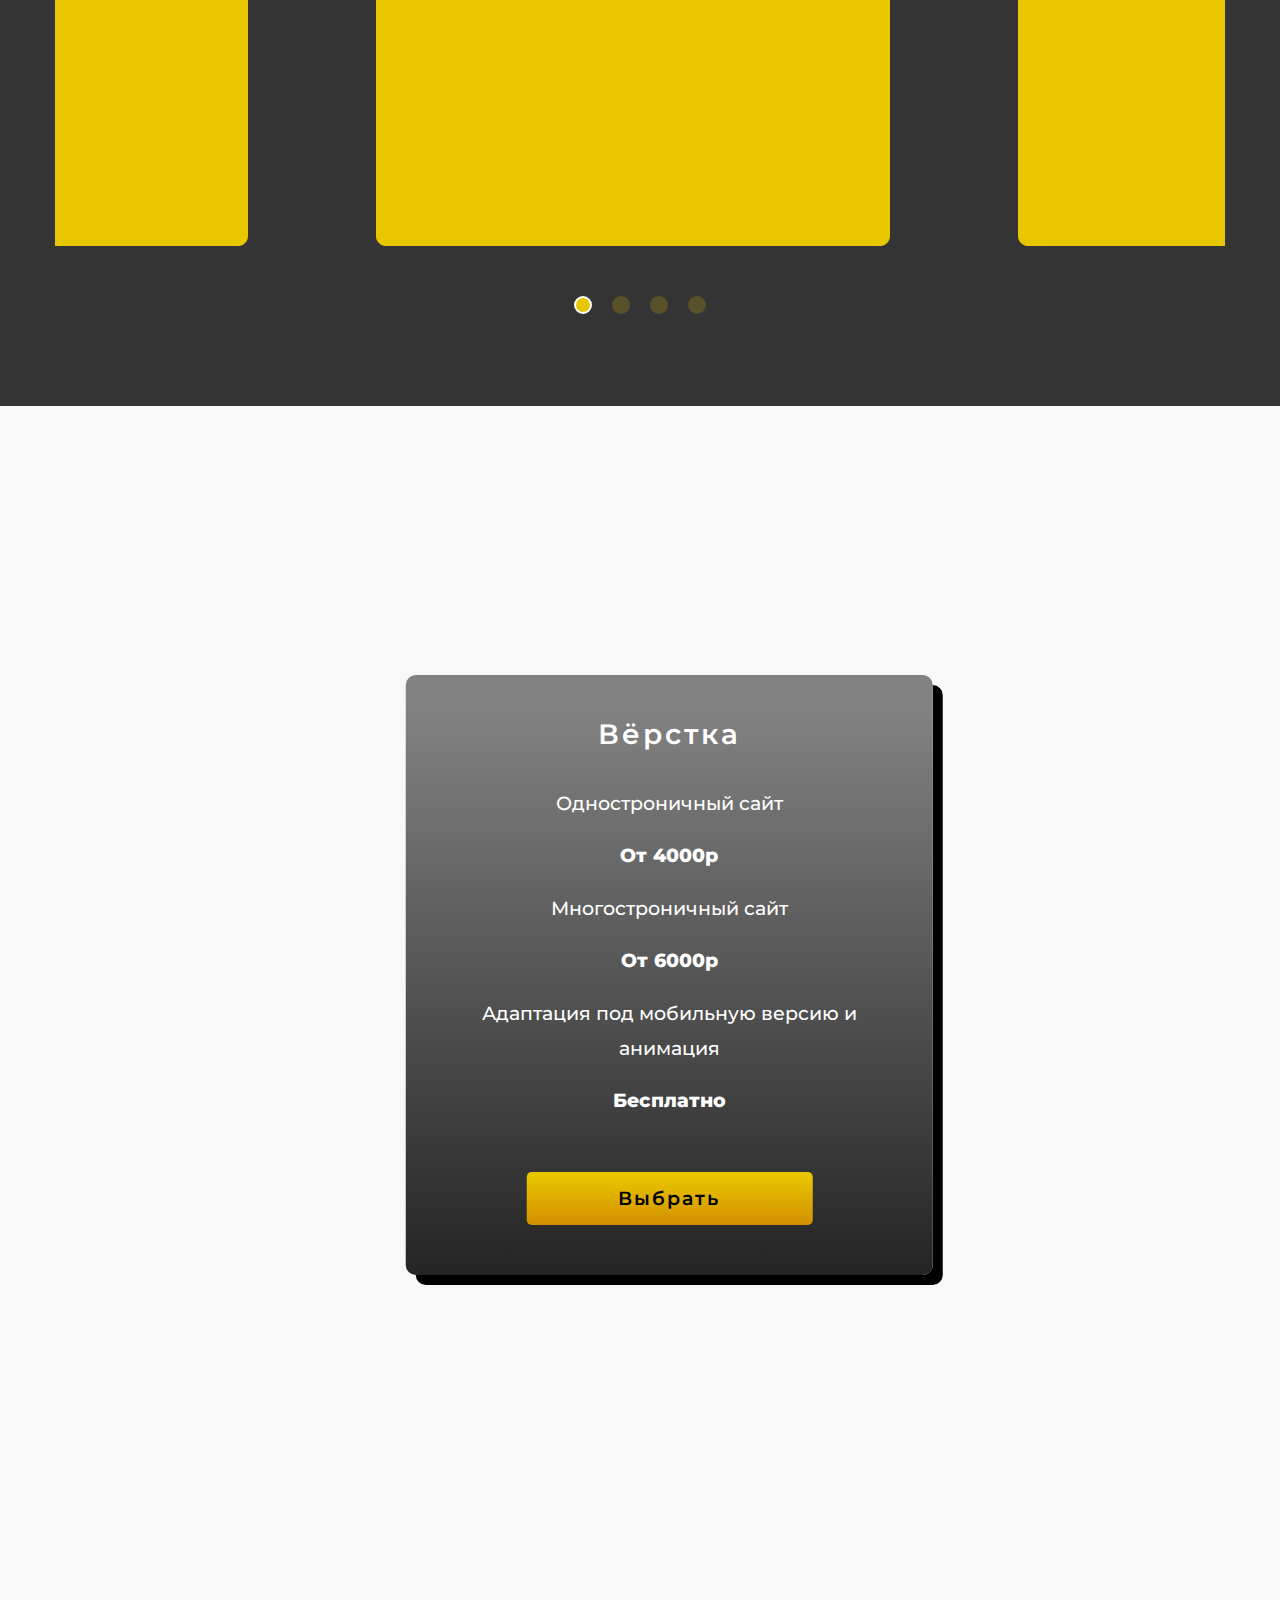
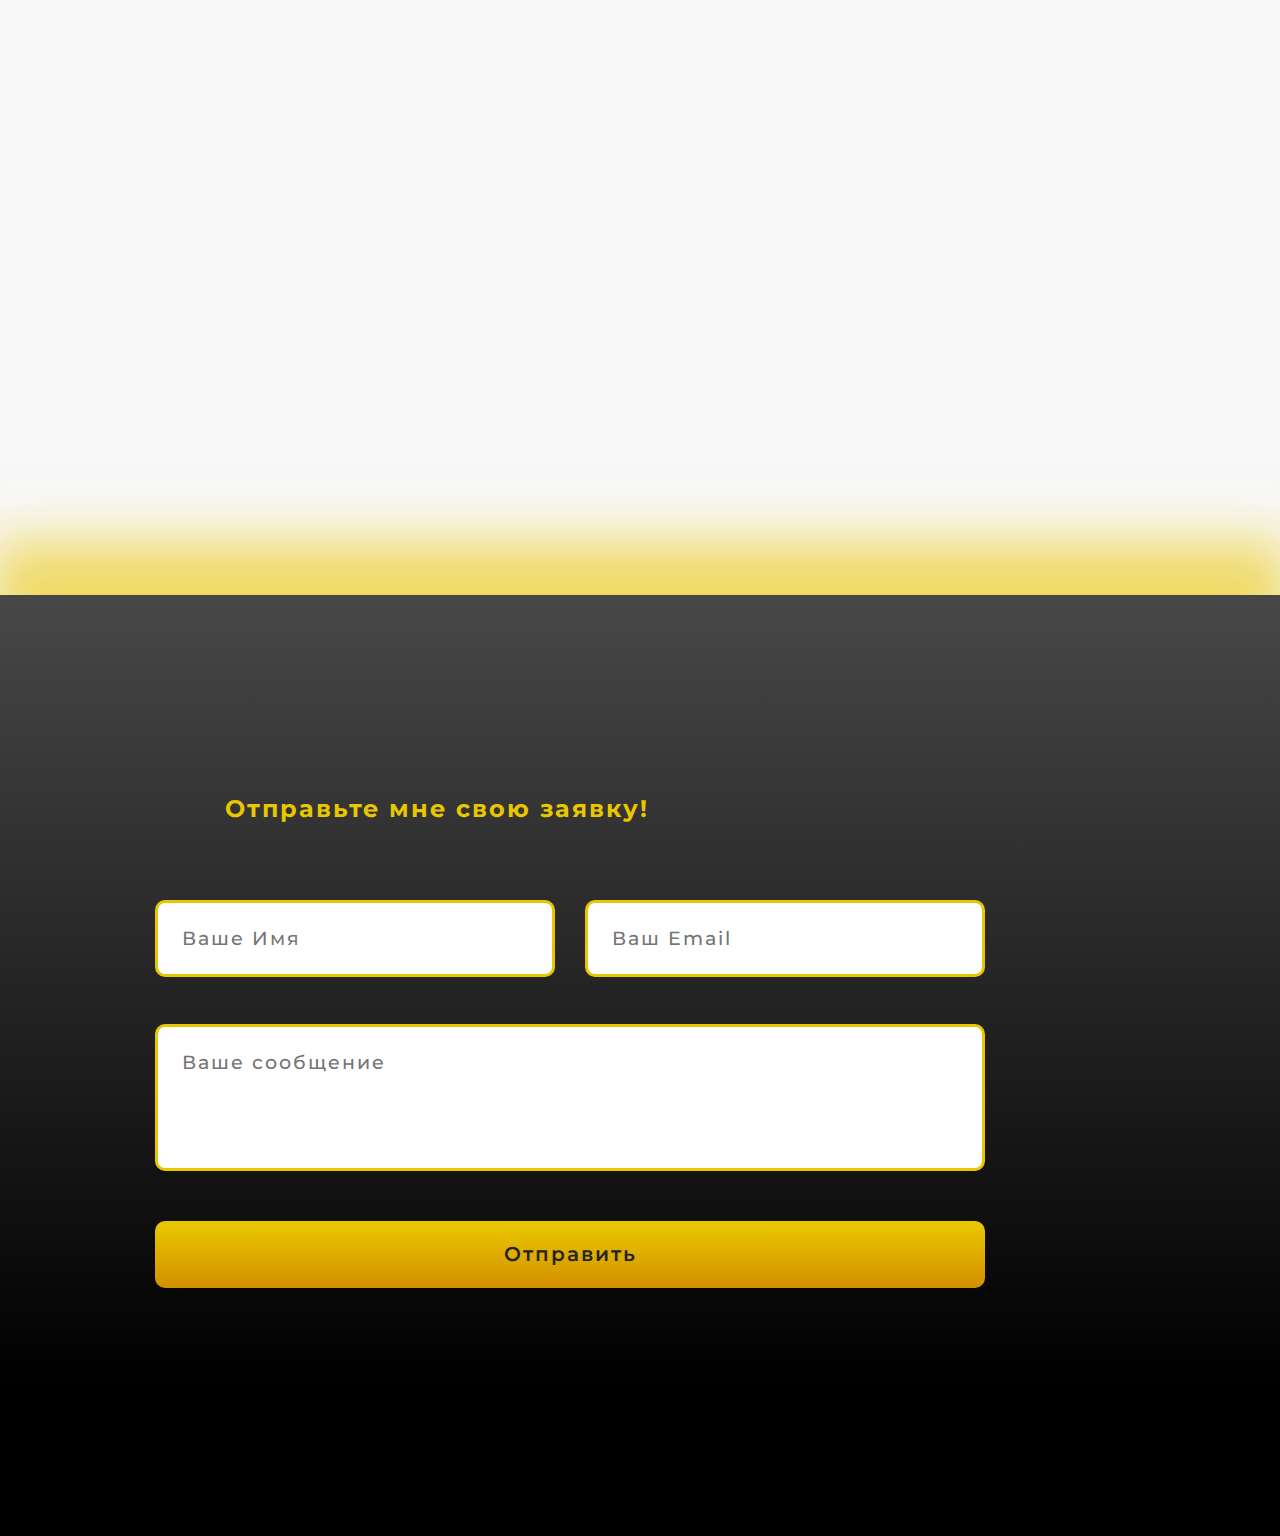
==== commit 88d192e8: "GGG" ====
--- a/index.html
+++ b/index.html
@@ -444,28 +444,11 @@
 		</div>
 	</div>
 </div>
-		<footer class="footer">
-	<div class='container'>
-		<div class="footer__body">
-			<div class="footer__filling _anim-items">
-				<div class="footer__email">yulya.developer@mail.ru</div>
-				<a href="index.html" class="footer__logo-link"> <img src="img/logo.jpg" alt="" class="footer__logo"></a>
-				<div class="footer__icons">
-					<a href="https://www.instagram.com/yuvelirrnaya/" class="footer__icon"><img class="footer__img footer__img-3" target="_blank" src="img/icon/739244 1.png"
-							alt=""></a>
-					<a href="https://vk.com/julia__pozdeeva" target="_blank" class="footer__icon"><img class="footer__img footer__img-1" src="img/icon/1236871 1.png"
-							alt=""></a>
-					<a href="https://t.me/yulya_pozdeeva" target="_blank" class="footer__icon"><img class="footer__img footer__img-2" src="img/icon/1946547 1.png"
-							alt=""></a>
-				</div>
-			</div>
-		</div>
-	</div>
-</footer>
 	</div>
 	<div id="popup" class="popup">
 	<div class="popup__body">
 		<div class="popup__content">
+			<a href="#header" class="popup__close close-popup"><img src="/img/icon/kr.png" alt=""></a>
 			<div class="connection__form form">
 				<div class="form__form-wrapper form__form-popup">
 					<div class="form__text-container form__text-container-popup">
@@ -485,8 +468,8 @@
 							</div>
 						</div>
 						<div class="form__item form__item-message form__item-popup">
-							<textarea id="fornMessage" class="form__input form__message form__message-popup" required placeholder="Ваше сообщение"
-								name="message"></textarea>
+							<textarea id="fornMessage" class="form__input form__message form__message-popup" required
+								placeholder="Ваше сообщение" name="message"></textarea>
 						</div>
 						<a href="" class="form__button-link">
 							<!-- <span class="form__button-text">Отправить</span> -->
--- a/css/style.css
+++ b/css/style.css
@@ -3,69 +3,83 @@
 * {
   padding: 0px;
   margin: 0px;
-  border: 0px; }
+  border: 0px;
+}
 
 *,
 *:before,
 *:after {
-  -moz-box-sizing: border-box;
   -webkit-box-sizing: border-box;
-  box-sizing: border-box; }
+  box-sizing: border-box;
+}
 
 :focus,
 :active {
-  outline: none; }
+  outline: none;
+}
 
 a:focus,
 a:active {
-  outline: none; }
+  outline: none;
+}
 
 aside,
 nav,
 footer,
 header,
 section {
-  display: block; }
+  display: block;
+}
 
 html,
 body {
   height: 100%;
-  min-width: 320px; }
+  min-width: 320px;
+}
 
 body {
   line-height: 1;
   font-family: "Montserrat";
   -ms-text-size-adjust: 100%;
   -moz-text-size-adjust: 100%;
-  -webkit-text-size-adjust: 100%; }
+  -webkit-text-size-adjust: 100%;
+}
 
 input,
 button,
 textarea {
-  font-family: "Montserrat"; }
+  font-family: "Montserrat";
+}
 
 input::-ms-clear {
-  display: none; }
+  display: none;
+}
 
 button {
-  cursor: pointer; }
+  cursor: pointer;
+}
 
 button::-moz-focus-inner {
   padding: 0;
-  border: 0; }
+  border: 0;
+}
 
 a,
 a:visited {
-  text-decoration: none; }
+  text-decoration: none;
+}
 
 a:hover {
-  text-decoration: none; }
+  text-decoration: none;
+}
 
 ul li {
-  list-style: none; }
+  list-style: none;
+}
 
 img {
-  vertical-align: top; }
+  vertical-align: top;
+}
 
 h1,
 h2,
@@ -74,19 +88,24 @@
 h5,
 h6 {
   font-weight: inherit;
-  font-size: inherit; }
+  font-size: inherit;
+}
 
 body {
   color: #1c2628;
   background-color: #f8f8f8;
-  font-size: 14px; }
-  body.lock {
-    overflow: hidden; }
+  font-size: 14px;
+}
+
+body.lock {
+  overflow: hidden;
+}
 
 .wrapper {
   width: 100%;
   min-height: 100%;
-  overflow: hidden; }
+  overflow: hidden;
+}
 
 .arrow {
   position: fixed;
@@ -96,64 +115,93 @@
   display: none;
   opacity: 0.91;
   -webkit-transition-duration: 1s;
-  -o-transition-duration: 1s;
-  transition-duration: 1s;
-  max-width: 70px; }
-  @media (max-width: 1226px) {
-    .arrow {
-      left: 90%; } }
-  @media (max-width: 992px) {
-    .arrow {
-      left: 88%;
-      max-width: 60px; } }
-  @media (max-width: 636px) {
-    .arrow {
-      left: 88%;
-      max-width: 50px; } }
-  @media (max-width: 477px) {
-    .arrow {
-      left: 88%;
-      max-width: 40px; } }
-  @media (max-width: 372px) {
-    .arrow {
-      left: 85%;
-      max-width: 40px; } }
+          transition-duration: 1s;
+  max-width: 70px;
+}
+
+@media (max-width: 1226px) {
+  .arrow {
+    left: 90%;
+  }
+}
+
+@media (max-width: 992px) {
+  .arrow {
+    left: 88%;
+    max-width: 60px;
+  }
+}
+
+@media (max-width: 636px) {
+  .arrow {
+    left: 88%;
+    max-width: 50px;
+  }
+}
+
+@media (max-width: 477px) {
+  .arrow {
+    left: 88%;
+    max-width: 40px;
+  }
+}
+
+@media (max-width: 372px) {
+  .arrow {
+    left: 85%;
+    max-width: 40px;
+  }
+}
 
 .container {
   max-width: 1170px;
   margin: 0 auto;
-  width: 100%; }
-  @media (max-width: 1182px) {
-    .container {
-      max-width: 970px; } }
-  @media (max-width: 991.98px) {
-    .container {
-      max-width: 750px; } }
-  @media (max-width: 767.98px) {
-    .container {
-      max-width: none;
-      padding: 0 10px; } }
+  width: 100%;
+}
+
+@media (max-width: 1182px) {
+  .container {
+    max-width: 970px;
+  }
+}
+
+@media (max-width: 991.98px) {
+  .container {
+    max-width: 750px;
+  }
+}
+
+@media (max-width: 767.98px) {
+  .container {
+    max-width: none;
+    padding: 0 10px;
+  }
+}
 
 .form-row {
   display: -webkit-box;
-  display: -moz-box;
   display: -ms-flexbox;
-  display: -webkit-flex;
   display: flex;
   font-size: 0;
-  margin: 0px -15px; }
+  margin: 0px -15px;
+}
 
 .form__column {
-  padding: 0px 15px; }
+  padding: 0px 15px;
+}
 
 .btn {
   display: inline-block;
-  padding: 0px 0px; }
-  .btn.fw {
-    width: 100%; }
+  padding: 0px 0px;
+}
+
+.btn.fw {
+  width: 100%;
+}
 
 .select-block {
-  position: relative; }
+  position: relative;
+}
 
 .select__label {
   z-index: 2;
@@ -165,94 +213,123 @@
   font-weight: 600;
   font-size: 13px;
   line-height: 16px;
-  left: 20px; }
+  left: 20px;
+}
 
 .select {
   position: relative;
-  cursor: pointer; }
-  .select .select-title {
-    z-index: 1;
-    width: 100%;
-    height: 55px;
-    border: 1px solid #dedede;
-    position: relative;
-    background-color: #fff; }
-  .select .select-title__arrow {
-    position: absolute;
-    top: 0;
-    right: 0px;
-    width: 45px;
-    height: 100%;
-    background: url("../img/icons/select-arrow.svg") center no-repeat; }
-  .select .select-title__value {
-    color: #000;
-    font-weight: 700;
-    font-size: 18px;
-    line-height: 53px;
-    display: block;
-    overflow: hidden;
-    padding: 0 45px 0 25px;
-    white-space: nowrap;
-    text-transform: none;
-    -o-text-overflow: ellipsis;
-    text-overflow: ellipsis; }
-  .select .select-options {
-    position: absolute;
-    z-index: 10;
-    top: 54px;
-    display: none;
-    overflow: hidden;
-    min-width: 100%;
-    background-color: #fff;
-    border: 1px solid #dedede;
-    padding: 10px 20px 10px 25px; }
-  .select .select-options-scroll {
-    max-height: 80px;
-    overflow: auto; }
-  .select .select-options-list {
-    padding: 0px 0px 0px 0px; }
-  .select .select-options__value {
-    color: #000;
-    font-size: 20px;
-    margin: 0px 0px 15px 0px; }
-    .select .select-options__value:last-child {
-      margin: 0px 0px 0px 0px; }
-    .select .select-options__value:hover {
-      color: #000; }
+  cursor: pointer;
+}
+
+.select .select-title {
+  z-index: 1;
+  width: 100%;
+  height: 55px;
+  border: 1px solid #dedede;
+  position: relative;
+  background-color: #fff;
+}
+
+.select .select-title__arrow {
+  position: absolute;
+  top: 0;
+  right: 0px;
+  width: 45px;
+  height: 100%;
+  background: url("../img/icons/select-arrow.svg") center no-repeat;
+}
+
+.select .select-title__value {
+  color: #000;
+  font-weight: 700;
+  font-size: 18px;
+  line-height: 53px;
+  display: block;
+  overflow: hidden;
+  padding: 0 45px 0 25px;
+  white-space: nowrap;
+  text-transform: none;
+  text-overflow: ellipsis;
+}
+
+.select .select-options {
+  position: absolute;
+  z-index: 10;
+  top: 54px;
+  display: none;
+  overflow: hidden;
+  min-width: 100%;
+  background-color: #fff;
+  border: 1px solid #dedede;
+  padding: 10px 20px 10px 25px;
+}
+
+.select .select-options-scroll {
+  max-height: 80px;
+  overflow: auto;
+}
+
+.select .select-options-list {
+  padding: 0px 0px 0px 0px;
+}
+
+.select .select-options__value {
+  color: #000;
+  font-size: 20px;
+  margin: 0px 0px 15px 0px;
+}
+
+.select .select-options__value:last-child {
+  margin: 0px 0px 0px 0px;
+}
+
+.select .select-options__value:hover {
+  color: #000;
+}
 
 input[type=text], input[type=email], input[type=tel], textarea {
   -webkit-appearance: none;
   -moz-appearance: none;
-  appearance: none; }
+  appearance: none;
+}
 
 .input {
   border-radius: 0 !important;
   width: 100%;
   display: block;
-  padding: 0px 20px; }
+  padding: 0px 20px;
+}
 
 textarea.input {
   resize: none;
-  padding: 0px 0px; }
+  padding: 0px 0px;
+}
 
 .check {
   position: relative;
   padding-left: 25px;
   color: #5f5f5f;
   line-height: 18px;
-  cursor: pointer; }
-  .check input {
-    display: none; }
-  .check:before {
-    content: '';
-    left: 0;
-    top: 0;
-    width: 18px;
-    height: 18px;
-    border: 1px solid #a3a3a3;
-    position: absolute; }
-  .check.active:before {
-    background: url("../img/icons/check.png") center no-repeat; }
+  cursor: pointer;
+}
+
+.check input {
+  display: none;
+}
+
+.check:before {
+  content: '';
+  left: 0;
+  top: 0;
+  width: 18px;
+  height: 18px;
+  border: 1px solid #a3a3a3;
+  position: absolute;
+}
+
+.check.active:before {
+  background: url("../img/icons/check.png") center no-repeat;
+}
 
 .option {
   position: relative;
@@ -261,39 +338,54 @@
   line-height: 16px;
   margin-bottom: 10px;
   font-size: 15px;
-  font-weight: 300; }
-  .option:last-child {
-    margin-bottom: 0px; }
-  .option input {
-    display: none; }
-  .option:before {
-    position: absolute;
-    left: 0;
-    top: 0;
-    width: 16px;
-    height: 16px;
-    content: '';
-    border: 1px solid #7f7f7f;
-    border-radius: 50%; }
-  .option.active:before {
-    background: url("../img/icons/option.png") center no-repeat; }
+  font-weight: 300;
+}
+
+.option:last-child {
+  margin-bottom: 0px;
+}
+
+.option input {
+  display: none;
+}
+
+.option:before {
+  position: absolute;
+  left: 0;
+  top: 0;
+  width: 16px;
+  height: 16px;
+  content: '';
+  border: 1px solid #7f7f7f;
+  border-radius: 50%;
+}
+
+.option.active:before {
+  background: url("../img/icons/option.png") center no-repeat;
+}
 
 .rating-block {
   display: table;
-  font-size: 0; }
+  font-size: 0;
+}
 
 .rating {
   display: inline-block;
   position: relative;
-  vertical-align: middle; }
-  .rating.edit .star {
-    cursor: pointer; }
-  .rating .star {
-    width: 17px;
-    height: 14px;
-    display: inline-block;
-    position: relative;
-    z-index: 3; }
+  vertical-align: middle;
+}
+
+.rating.edit .star {
+  cursor: pointer;
+}
+
+.rating .star {
+  width: 17px;
+  height: 14px;
+  display: inline-block;
+  position: relative;
+  z-index: 3;
+}
 
 .rating__line {
   position: absolute;
@@ -303,7 +395,8 @@
   left: 0;
   background: url("../img/icons/bg_rating.svg") 0 0 no-repeat;
   z-index: 1;
-  background-size: 85px 100%; }
+  background-size: 85px 100%;
+}
 
 .rating__activeline {
   position: absolute;
@@ -313,96 +406,123 @@
   left: 0;
   background: url("../img/icons/bg_rating_active.svg") 0 0 no-repeat;
   z-index: 2;
-  background-size: 85px 100%; }
+  background-size: 85px 100%;
+}
 
 .rating__value {
   display: inline-block;
   color: #1b3139;
   font-size: 14px;
   line-height: 13px;
-  vertical-align: middle; }
+  vertical-align: middle;
+}
 
 .quantity {
   position: relative;
   width: 73px;
   height: 47px;
   border: 1px solid #cfcfcf;
-  background-color: #ffffff; }
+  background-color: #ffffff;
+}
 
 .quantity__input {
   height: 45px;
   width: 50px;
   text-align: center;
   color: #101010;
-  font-weight: 300; }
+  font-weight: 300;
+}
 
 .quantity__btn {
   position: absolute;
   top: 11px;
   right: 15px;
-  cursor: pointer; }
-  .quantity__btn:before {
-    font-size: 25px;
-    display: inline-block;
-    line-height: 10px;
-    color: #a9a9a9; }
-  .quantity__btn:hover:before {
-    color: #da0005; }
-  .quantity__btn.dwn {
-    top: 25px; }
+  cursor: pointer;
+}
+
+.quantity__btn:before {
+  font-size: 25px;
+  display: inline-block;
+  line-height: 10px;
+  color: #a9a9a9;
+}
+
+.quantity__btn:hover:before {
+  color: #da0005;
+}
+
+.quantity__btn.dwn {
+  top: 25px;
+}
 
 .category-params-item-price-table {
-  margin-bottom: 25px; }
-  .category-params-item-price-table .cell:first-child {
-    padding-right: 15px;
-    position: relative; }
-    .category-params-item-price-table .cell:first-child:after {
-      content: '-';
-      position: absolute;
-      right: -4px;
-      top: 8px;
-      font-size: 20px; }
-  .category-params-item-price-table .cell:last-child {
-    padding-left: 15px; }
-  .category-params-item-price-table .cell input {
-    height: 37px;
-    border: 2px solid #393939;
-    background-color: #ffffff;
-    text-align: center;
-    font-size: 12px;
-    color: #393939;
-    font-weight: 500;
-    width: 100%; }
+  margin-bottom: 25px;
+}
+
+.category-params-item-price-table .cell:first-child {
+  padding-right: 15px;
+  position: relative;
+}
+
+.category-params-item-price-table .cell:first-child:after {
+  content: '-';
+  position: absolute;
+  right: -4px;
+  top: 8px;
+  font-size: 20px;
+}
+
+.category-params-item-price-table .cell:last-child {
+  padding-left: 15px;
+}
+
+.category-params-item-price-table .cell input {
+  height: 37px;
+  border: 2px solid #393939;
+  background-color: #ffffff;
+  text-align: center;
+  font-size: 12px;
+  color: #393939;
+  font-weight: 500;
+  width: 100%;
+}
 
 .category-params-item-price-range {
   margin: 0 12px 40px 12px;
   background-color: #c9cecf;
   height: 2px;
-  position: relative; }
-  .category-params-item-price-range .ui-slider-range {
-    background-color: #000;
-    height: 2px;
-    position: relative; }
-  .category-params-item-price-range .ui-slider-handle {
-    width: 23px;
-    height: 28px;
-    border: 3px solid #fbfbfb;
-    background-color: #ea5922;
-    display: block;
-    position: absolute;
-    top: -14px;
-    margin-left: -12px;
-    cursor: pointer; }
-    .category-params-item-price-range .ui-slider-handle span {
-      position: absolute;
-      bottom: -18px;
-      left: 50%;
-      width: 50px;
-      text-align: center;
-      font-size: 10px;
-      margin-left: -25px;
-      font-weight: 500;
-      color: #94a6aa; }
+  position: relative;
+}
+
+.category-params-item-price-range .ui-slider-range {
+  background-color: #000;
+  height: 2px;
+  position: relative;
+}
+
+.category-params-item-price-range .ui-slider-handle {
+  width: 23px;
+  height: 28px;
+  border: 3px solid #fbfbfb;
+  background-color: #ea5922;
+  display: block;
+  position: absolute;
+  top: -14px;
+  margin-left: -12px;
+  cursor: pointer;
+}
+
+.category-params-item-price-range .ui-slider-handle span {
+  position: absolute;
+  bottom: -18px;
+  left: 50%;
+  width: 50px;
+  text-align: center;
+  font-size: 10px;
+  margin-left: -25px;
+  font-weight: 500;
+  color: #94a6aa;
+}
 
 .form__info {
   position: absolute;
@@ -414,155 +534,186 @@
   text-align: center;
   color: #888;
   z-index: 2;
-  font-size: 14px; }
-  @media (max-width: 767.98px) {
-    .form__info {
-      width: 50px;
-      height: 50px;
-      line-height: 50px; } }
+  font-size: 14px;
+}
+
+@media (max-width: 767.98px) {
+  .form__info {
+    width: 50px;
+    height: 50px;
+    line-height: 50px;
+  }
+}
 
 .form-range-line {
   position: relative;
   height: 5px;
   border-radius: 0 0 4px 4px;
   background-color: #e0e0e0;
-  margin: -2px 0px 0px 0px; }
-  .form-range-line .ui-slider-range {
-    background-color: #093454;
-    height: 5px;
-    position: absolute;
-    top: 0;
-    left: 0;
-    border-radius: 0 0 4px 4px; }
-  .form-range-line .ui-slider-handle {
-    background: url("../img/icons/range.svg") 0 0 no-repeat;
-    width: 28px;
-    height: 28px;
-    position: absolute;
-    margin: -9px 0px 0px -14px;
-    top: 0;
-    left: 0;
-    cursor: pointer; }
-  .form-range-line .ui-state-hover {
-    background: url("../img/icons/range_a.svg") 0 0 no-repeat; }
+  margin: -2px 0px 0px 0px;
+}
+
+.form-range-line .ui-slider-range {
+  background-color: #093454;
+  height: 5px;
+  position: absolute;
+  top: 0;
+  left: 0;
+  border-radius: 0 0 4px 4px;
+}
+
+.form-range-line .ui-slider-handle {
+  background: url("../img/icons/range.svg") 0 0 no-repeat;
+  width: 28px;
+  height: 28px;
+  position: absolute;
+  margin: -9px 0px 0px -14px;
+  top: 0;
+  left: 0;
+  cursor: pointer;
+}
+
+.form-range-line .ui-state-hover {
+  background: url("../img/icons/range_a.svg") 0 0 no-repeat;
+}
 
 .form-range-values {
   display: -webkit-box;
-  display: -moz-box;
   display: -ms-flexbox;
-  display: -webkit-flex;
   display: flex;
   font-size: 0;
   -webkit-box-pack: justify;
-  -ms-flex-pack: justify;
-  justify-content: space-between;
-  padding: 14px 0px 0px 0px; }
+      -ms-flex-pack: justify;
+          justify-content: space-between;
+  padding: 14px 0px 0px 0px;
+}
 
 .form-range-values__item {
   font-size: 12px;
-  color: #888; }
+  color: #888;
+}
 
 .row:after {
   display: block;
   content: "";
-  clear: both; }
+  clear: both;
+}
 
 .rub:after {
-  content: "₽"; }
+  content: "₽";
+}
 
 .noselect {
   -webkit-touch-callout: none;
   -webkit-user-select: none;
-  -khtml-user-select: none;
   -moz-user-select: none;
   -ms-user-select: none;
-  user-select: none; }
+  user-select: none;
+}
 
 ol.counter {
   list-style-type: none;
-  counter-reset: item; }
-  ol.counter li {
-    position: relative;
-    padding: 0px 0px 0px 45px; }
-    ol.counter li:before {
-      counter-increment: item;
-      content: counter(item);
-      position: absolute;
-      left: 0;
-      top: 0;
-      color: #818181;
-      font-size: 14px;
-      font-weight: 700;
-      text-align: center;
-      line-height: 26px;
-      border-radius: 50%;
-      width: 28px;
-      height: 28px;
-      border: 1px solid #4274bb; }
+  counter-reset: item;
+}
+
+ol.counter li {
+  position: relative;
+  padding: 0px 0px 0px 45px;
+}
+
+ol.counter li:before {
+  counter-increment: item;
+  content: counter(item);
+  position: absolute;
+  left: 0;
+  top: 0;
+  color: #818181;
+  font-size: 14px;
+  font-weight: 700;
+  text-align: center;
+  line-height: 26px;
+  border-radius: 50%;
+  width: 28px;
+  height: 28px;
+  border: 1px solid #4274bb;
+}
 
 .ellipsis {
   display: block;
   overflow: hidden;
   width: 100%;
   white-space: nowrap;
-  -o-text-overflow: ellipsis;
-  text-overflow: ellipsis; }
+  text-overflow: ellipsis;
+}
 
 .es {
   overflow: hidden;
   white-space: nowrap;
-  -o-text-overflow: ellipsis;
-  text-overflow: ellipsis; }
+  text-overflow: ellipsis;
+}
 
 .table {
   display: table;
   font-size: 0;
-  width: 100%; }
+  width: 100%;
+}
 
 .trow {
-  display: table-row; }
+  display: table-row;
+}
 
 .cell {
-  display: table-cell; }
-  .cell.full {
-    width: 100%; }
+  display: table-cell;
+}
+
+.cell.full {
+  width: 100%;
+}
 
 .ibg {
-  position: relative; }
-  .ibg img {
-    position: absolute;
-    width: 100%;
-    height: 100%;
-    top: 0;
-    left: 0;
-    -o-object-fit: cover;
-    object-fit: cover; }
+  position: relative;
+}
+
+.ibg img {
+  position: absolute;
+  width: 100%;
+  height: 100%;
+  top: 0;
+  left: 0;
+  -o-object-fit: cover;
+     object-fit: cover;
+}
 
 body.ie .ibg {
   background-position: center;
   background-size: cover;
-  background-repeat: no-repeat; }
+  background-repeat: no-repeat;
+}
 
 body.ie .ibg img {
   width: 0;
   height: 0;
   opacity: 0;
-  visibility: hidden; }
+  visibility: hidden;
+}
 
 .video {
   position: relative;
   overflow: hidden;
   height: 0;
-  padding-bottom: 56.25%; }
-  .video video,
-  .video iframe,
-  .video object,
-  .video embed {
-    position: absolute;
-    top: 0;
-    left: 0;
-    width: 100%;
-    height: 100%; }
+  padding-bottom: 56.25%;
+}
+
+.video video,
+.video iframe,
+.video object,
+.video embed {
+  position: absolute;
+  top: 0;
+  left: 0;
+  width: 100%;
+  height: 100%;
+}
 
 .videobg video,
 .videobg iframe,
@@ -577,97 +728,125 @@
   height: auto;
   z-index: -100;
   -webkit-transform: translateX(-50%) translateY(-50%);
-  -ms-transform: translateX(-50%) translateY(-50%);
-  transform: translateX(-50%) translateY(-50%);
-  background-size: cover; }
+          transform: translateX(-50%) translateY(-50%);
+  background-size: cover;
+}
 
 .moretext {
-  overflow: hidden; }
+  overflow: hidden;
+}
 
 .moretext__more {
-  cursor: pointer; }
-  .moretext__more span {
-    font-style: normal; }
-    .moretext__more span:first-child {
-      display: block; }
-    .moretext__more span:last-child {
-      display: none; }
-  .moretext__more.active span {
-    font-style: normal; }
-    .moretext__more.active span:first-child {
-      display: none; }
-    .moretext__more.active span:last-child {
-      display: block; }
+  cursor: pointer;
+}
+
+.moretext__more span {
+  font-style: normal;
+}
+
+.moretext__more span:first-child {
+  display: block;
+}
+
+.moretext__more span:last-child {
+  display: none;
+}
+
+.moretext__more.active span {
+  font-style: normal;
+}
+
+.moretext__more.active span:first-child {
+  display: none;
+}
+
+.moretext__more.active span:last-child {
+  display: block;
+}
 
 .graystyle {
   -webkit-transition: all 0.8s ease 0s;
-  -moz-transition: all 0.8s ease 0s;
-  -ms-transition: all 0.8s ease 0s;
-  -o-transition: all 0.8s ease 0s;
   transition: all 0.8s ease 0s;
   filter: grayscale(1);
   -webkit-filter: grayscale(1);
   -moz-filter: grayscale(1);
-  -o-filter: grayscale(1); }
+  -o-filter: grayscale(1);
+}
 
 .graystyleoff {
   filter: grayscale(0);
   -webkit-filter: grayscale(0);
   -moz-filter: grayscale(0);
-  -o-filter: grayscale(0); }
+  -o-filter: grayscale(0);
+}
 
 .slick-slider {
-  position: relative; }
-  .slick-slider .slick-track,
-  .slick-slider .slick-list {
-    -webkit-transform: translate3d(0, 0, 0);
-    -moz-transform: translate3d(0, 0, 0);
-    -ms-transform: translate3d(0, 0, 0);
-    -o-transform: translate3d(0, 0, 0);
-    transform: translate3d(0, 0, 0); }
-  .slick-slider .slick-list {
-    position: relative;
-    overflow: hidden;
-    width: 100%; }
-  .slick-slider .slick-track {
-    position: relative;
-    width: 100%;
-    display: -webkit-box;
-    display: -moz-box;
-    display: -ms-flexbox;
-    display: -webkit-flex;
-    display: flex;
-    font-size: 0; }
-  .slick-slider .slick-slide {
-    position: relative; }
+  position: relative;
+}
+
+.slick-slider .slick-track,
+.slick-slider .slick-list {
+  -webkit-transform: translate3d(0, 0, 0);
+  transform: translate3d(0, 0, 0);
+}
+
+.slick-slider .slick-list {
+  position: relative;
+  overflow: hidden;
+  width: 100%;
+}
+
+.slick-slider .slick-track {
+  position: relative;
+  width: 100%;
+  display: -webkit-box;
+  display: -ms-flexbox;
+  display: flex;
+  font-size: 0;
+}
+
+.slick-slider .slick-slide {
+  position: relative;
+}
 
 .tab__item {
-  display: none; }
-  .tab__item.active {
-    display: block; }
+  display: none;
+}
+
+.tab__item.active {
+  display: block;
+}
 
 .mirror {
   -webkit-transform: scale(-1, 1);
-  -ms-transform: scale(-1, 1);
-  transform: scale(-1, 1); }
+          transform: scale(-1, 1);
+}
 
 .nicescroll-rails {
-  z-index: 1000 !important; }
+  z-index: 1000 !important;
+}
 
 .gm-style-iw-t {
-  opacity: 0; }
+  opacity: 0;
+}
 
 .baloon {
   opacity: 1;
   right: -7px !important;
-  bottom: 80px !important; }
-  .baloon button {
-    display: none !important; }
-  .baloon:after {
-    display: none !important; }
+  bottom: 80px !important;
+}
+
+.baloon button {
+  display: none !important;
+}
+
+.baloon:after {
+  display: none !important;
+}
 
 .baloon-style {
-  display: none; }
+  display: none;
+}
 
 .baloon-content.gm-style-iw {
   opacity: 1;
@@ -676,15 +855,21 @@
   padding: 0 !important;
   left: 0 !important;
   width: 100% !important;
-  overflow: visible !important; }
-  .baloon-content.gm-style-iw > .gm-style-iw-d {
-    overflow: hidden !important;
-    max-width: none !important; }
-  .baloon-content.gm-style-iw:after {
-    display: none !important; }
+  overflow: visible !important;
+}
+
+.baloon-content.gm-style-iw > .gm-style-iw-d {
+  overflow: hidden !important;
+  max-width: none !important;
+}
+
+.baloon-content.gm-style-iw:after {
+  display: none !important;
+}
 
 .baloon-close {
-  top: 18px !important; }
+  top: 18px !important;
+}
 
 .popup {
   position: fixed;
@@ -698,26 +883,29 @@
   overflow-y: auto;
   overflow-x: hidden;
   -webkit-transition: all 0.8s ease 0s;
-  -o-transition: all 0.8s ease 0s;
   transition: all 0.8s ease 0s;
   z-index: 40;
-  overflow: auto; }
+  overflow: auto;
+}
 
 .popup.open {
   opacity: 1;
-  visibility: visible; }
+  visibility: visible;
+}
 
 .popup.open .popup__content {
   -webkit-transform: perspective(600px) translate(0px, 0%) rotateX(0deg);
-  transform: perspective(600px) translate(0px, 0%) rotateX(0deg);
-  opacity: 1; }
+          transform: perspective(600px) translate(0px, 0%) rotateX(0deg);
+  opacity: 1;
+}
 
 .popup__area {
   position: absolute;
   width: 100%;
   height: 100%;
   top: 0;
-  left: 0; }
+  left: 0;
+}
 
 .popup__body {
   min-height: 100%;
@@ -725,83 +913,106 @@
   display: -ms-flexbox;
   display: flex;
   -webkit-box-align: center;
-  -ms-flex-align: center;
-  align-items: center;
+      -ms-flex-align: center;
+          align-items: center;
   -webkit-box-pack: center;
-  -ms-flex-pack: center;
-  justify-content: center;
+      -ms-flex-pack: center;
+          justify-content: center;
   -webkit-transition: all 0.8s ease 0s;
-  -o-transition: all 0.8s ease 0s;
   transition: all 0.8s ease 0s;
   -webkit-box-orient: vertical;
   -webkit-box-direction: normal;
-  -ms-flex-direction: column;
-  flex-direction: column; }
+      -ms-flex-direction: column;
+          flex-direction: column;
+}
 
 .popup__content {
   background-color: #0000;
   max-width: none;
   -webkit-transition: all 0.8s ease 0s;
-  -o-transition: all 0.8s ease 0s;
   transition: all 0.8s ease 0s;
   -webkit-transform: perspective(600px) translate(0px, -100%) rotateX(45deg);
-  transform: perspective(600px) translate(0px, -100%) rotateX(45deg);
-  max-height: 600px; }
+          transform: perspective(600px) translate(0px, -100%) rotateX(45deg);
+  max-height: 600px;
+}
 
 .popup__content_image {
-  padding: 0; }
+  padding: 0;
+}
 
 .popup__image img {
   max-width: 100%;
-  vertical-align: top; }
+  vertical-align: top;
+}
 
 .popup__close {
   position: absolute;
   right: 10px;
   top: 10px;
   font-size: 20px;
-  color: #000;
-  text-decoration: none; }
+  color: #ffff;
+  text-decoration: none;
+  z-index: 45;
+}
+
+@media (max-width: 992px) {
+  .popup__close {
+    right: 150px;
+  }
+}
 
 .popup__title {
   font-size: 40px;
-  margin: 0px 0px 1em 0px; }
+  margin: 0px 0px 1em 0px;
+}
 
 .form__form-popup {
-  padding-top: 0px; }
+  padding-top: 0px;
+}
 
 .form__text-popup {
   margin-bottom: 10px;
   opacity: 1;
   -webkit-transition: none;
-  -o-transition: none;
   transition: none;
   -webkit-transform: translate(0%, 0%);
-  -ms-transform: translate(0%, 0%);
-  transform: translate(0%, 0%);
-  text-align: center; }
+          transform: translate(0%, 0%);
+  text-align: center;
+}
 
 .form__text-difference-popup {
   text-align: center;
   padding-bottom: 25px;
-  font-size: calc(16px + (25 - 16) * (100vw / 1600)); }
+  font-size: calc(16px + (25 - 16) * (100vw / 1600));
+}
 
 .form__message-popup {
-  min-width: 100%; }
-  @media (max-width: 992px) {
-    .form__message-popup {
-      min-width: 50%; } }
-  @media (max-width: 830px) {
-    .form__message-popup {
-      min-width: 100%; } }
+  min-width: 100%;
+}
+
+@media (max-width: 992px) {
+  .form__message-popup {
+    min-width: 50% !important;
+  }
+}
+
+@media (max-width: 830px) {
+  .form__message-popup {
+    min-width: 100% !important;
+  }
+}
 
 @media (max-width: 992px) {
   .form__input-popup {
-    min-width: 50%; } }
+    min-width: 50%;
+  }
+}
 
 @media (max-width: 830px) {
   .form__input-popup {
-    min-width: 100%; } }
+    min-width: 100%;
+  }
+}
 
 @media (max-width: 992px) {
   .form__item-popup {
@@ -809,28 +1020,36 @@
     display: -ms-flexbox;
     display: flex;
     -webkit-box-pack: center;
-    -ms-flex-pack: center;
-    justify-content: center; } }
+        -ms-flex-pack: center;
+            justify-content: center;
+  }
+}
 
 @media (max-width: 992px) {
   .form__button-popup {
-    min-width: 100% !important;
-    margin: 0 auto; } }
+    min-width: 50% !important;
+    margin: 0 auto;
+  }
+}
 
 @media (max-width: 830px) {
   .form__button-popup {
-    min-width: 100% !important; } }
+    min-width: 100% !important;
+  }
+}
 
 .form__text-container-popup {
-  min-height: 0px; }
+  min-height: 0px;
+}
 
 .header-container {
   display: -webkit-box;
   display: -ms-flexbox;
   display: flex;
   -webkit-box-pack: end;
-  -ms-flex-pack: end;
-  justify-content: end; }
+      -ms-flex-pack: end;
+          justify-content: end;
+}
 
 /*
 	Стиль иконки бургера
@@ -856,252 +1075,328 @@
 	}
 */
 .header {
-  background: url(../img/back2.jpg) 0 0/100% auto no-repeat; }
-  @media (max-width: 1294px) {
-    .header {
-      background: url(../img/back2.jpg) 0 0/auto 100% no-repeat; } }
+  background: url(../img/back2.jpg) 0 0/100% auto no-repeat;
+}
+
+@media (max-width: 1294px) {
+  .header {
+    background: url(../img/back2.jpg) 0 0/auto 100% no-repeat;
+  }
+}
+
+.header__menu {
+  display: -webkit-box;
+  display: -ms-flexbox;
+  display: flex;
+  -webkit-box-pack: justify;
+      -ms-flex-pack: justify;
+          justify-content: space-between;
+  min-height: 149px;
+  margin: 0px 0px 144px 0px;
+}
+
+@media (max-width: 1182px) {
   .header__menu {
-    display: -webkit-box;
-    display: -ms-flexbox;
-    display: flex;
-    -webkit-box-pack: justify;
-    -ms-flex-pack: justify;
-    justify-content: space-between;
-    min-height: 149px;
-    margin: 0px 0px 144px 0px; }
-    @media (max-width: 1182px) {
-      .header__menu {
-        margin: 0px 0px 30px 0px; } }
-  .header__links {
-    min-width: 419px;
-    display: -webkit-box;
-    display: -ms-flexbox;
-    display: flex;
-    -webkit-box-pack: justify;
-    -ms-flex-pack: justify;
-    justify-content: space-between; }
-  .header__link {
-    color: #ffff;
-    font-weight: 600;
-    margin: auto 0;
-    font-size: 17px;
-    letter-spacing: 3px;
-    min-height: 30px;
-    -webkit-transition-duration: 1s;
-    -o-transition-duration: 1s;
-    transition-duration: 1s; }
-  .header__link:hover {
-    border-bottom: none;
-    text-decoration: underline;
-    color: #e9c700;
-    -webkit-transition-duration: 0.5s;
-    -o-transition-duration: 0.5s;
-    transition-duration: 0.5s; }
-  .header__logo {
-    max-width: 178px;
-    max-height: 96px; }
-  .header__logo-link {
-    margin: auto 0;
-    pointer-events: none;
-    -webkit-user-select: none;
-    -moz-user-select: none;
-    -ms-user-select: none;
-    user-select: none; }
+    margin: 0px 0px 30px 0px;
+  }
+}
+
+.header__links {
+  min-width: 419px;
+  display: -webkit-box;
+  display: -ms-flexbox;
+  display: flex;
+  -webkit-box-pack: justify;
+      -ms-flex-pack: justify;
+          justify-content: space-between;
+}
+
+.header__link {
+  color: #ffff;
+  font-weight: 600;
+  margin: auto 0;
+  font-size: 17px;
+  letter-spacing: 3px;
+  min-height: 30px;
+  -webkit-transition-duration: 1s;
+          transition-duration: 1s;
+}
+
+.header__link:hover {
+  border-bottom: none;
+  text-decoration: underline;
+  color: #e9c700;
+  -webkit-transition-duration: 0.5s;
+          transition-duration: 0.5s;
+}
+
+.header__logo {
+  max-width: 178px;
+  max-height: 96px;
+}
+
+.header__logo-link {
+  margin: auto 0;
+  pointer-events: none;
+  -webkit-user-select: none;
+     -moz-user-select: none;
+      -ms-user-select: none;
+          user-select: none;
+}
+
+.header__middle {
+  display: -webkit-box;
+  display: -ms-flexbox;
+  display: flex;
+}
+
+@media (max-width: 1294px) {
   .header__middle {
-    display: -webkit-box;
-    display: -ms-flexbox;
-    display: flex; }
-    @media (max-width: 1294px) {
-      .header__middle {
-        -webkit-box-orient: vertical;
-        -webkit-box-direction: reverse;
+    -webkit-box-orient: vertical;
+    -webkit-box-direction: reverse;
         -ms-flex-direction: column-reverse;
-        flex-direction: column-reverse; } }
+            flex-direction: column-reverse;
+  }
+}
+
+.header__left {
+  display: -webkit-box;
+  display: -ms-flexbox;
+  display: flex;
+  -webkit-box-orient: vertical;
+  -webkit-box-direction: normal;
+      -ms-flex-direction: column;
+          flex-direction: column;
+  -webkit-box-pack: justify;
+      -ms-flex-pack: justify;
+          justify-content: space-between;
+  min-height: 351px;
+  min-width: 711px;
+}
+
+@media (max-width: 1600px) {
   .header__left {
-    display: -webkit-box;
-    display: -ms-flexbox;
-    display: flex;
-    -webkit-box-orient: vertical;
-    -webkit-box-direction: normal;
-    -ms-flex-direction: column;
-    flex-direction: column;
-    -webkit-box-pack: justify;
-    -ms-flex-pack: justify;
-    justify-content: space-between;
-    min-height: 351px;
-    min-width: 711px; }
-    @media (max-width: 1600px) {
-      .header__left {
-        max-height: 311px; } }
-    @media (max-width: 1294px) {
-      .header__left {
-        margin: 0 auto;
-        text-align: center;
-        min-height: 311px; } }
-    @media (max-width: 1182px) {
-      .header__left {
-        min-height: 250px; } }
-    @media (max-width: 728px) {
-      .header__left {
-        min-width: 100%;
-        word-wrap: break-word;
-        min-height: 220px; } }
-    @media (max-width: 596px) {
-      .header__left {
-        min-height: 240px; } }
-  @media (max-width: 1294px) {
-    .header__right {
-      margin: 0 auto;
-      min-height: 410px; } }
-  @media (max-width: 728px) {
-    .header__right {
-      min-height: 340px; } }
-  @media (max-width: 596px) {
-    .header__right {
-      min-height: 300px; } }
-  .header__heading {
-    color: #e9c700;
-    font-size: calc(16px + (45 - 16) * (100vw / 1600));
-    line-height: 150%;
-    font-weight: 700;
-    letter-spacing: 5px;
-    background: none;
-    -webkit-transition: all 2s ease 0s;
-    -o-transition: all 2s ease 0s;
-    transition: all 2s ease 0s;
-    -webkit-transform: translate(0%, -50%);
-    -ms-transform: translate(0%, -50%);
-    transform: translate(0%, -50%);
-    opacity: 0; }
-  .header__heading._active {
-    opacity: 1;
-    -webkit-transform: translate(0px, 0px);
-    -ms-transform: translate(0px, 0px);
-    transform: translate(0px, 0px); }
-  .header__text {
-    font-size: calc(14px + (30 - 14) * (100vw / 1600));
-    font-weight: 600;
-    color: #ffff;
-    line-height: 200%;
-    letter-spacing: 3px;
-    -webkit-transition: all 2s ease 0s;
-    -o-transition: all 2s ease 0s;
-    transition: all 2s ease 0s;
-    -webkit-transform: translate(0%, -50%);
-    -ms-transform: translate(0%, -50%);
-    transform: translate(0%, -50%);
-    opacity: 0; }
-  .header__text._active {
-    opacity: 1;
-    -webkit-transform: translate(0px, 0px);
-    -ms-transform: translate(0px, 0px);
-    transform: translate(0px, 0px); }
+    max-height: 311px;
+  }
+}
+
+@media (max-width: 1294px) {
+  .header__left {
+    margin: 0 auto;
+    text-align: center;
+    min-height: 311px;
+  }
+}
+
+@media (max-width: 1182px) {
+  .header__left {
+    min-height: 250px;
+  }
+}
+
+@media (max-width: 728px) {
+  .header__left {
+    min-width: 100%;
+    word-wrap: break-word;
+    min-height: 220px;
+  }
+}
+
+@media (max-width: 596px) {
+  .header__left {
+    min-height: 240px;
+  }
+}
+
+@media (max-width: 1294px) {
+  .header__right {
+    margin: 0 auto;
+    min-height: 410px;
+  }
+}
+
+@media (max-width: 728px) {
+  .header__right {
+    min-height: 340px;
+  }
+}
+
+@media (max-width: 596px) {
+  .header__right {
+    min-height: 300px;
+  }
+}
+
+.header__heading {
+  color: #e9c700;
+  font-size: calc(16px + (45 - 16) * (100vw / 1600));
+  line-height: 150%;
+  font-weight: 700;
+  letter-spacing: 5px;
+  background: none;
+  -webkit-transition: all 2s ease 0s;
+  transition: all 2s ease 0s;
+  -webkit-transform: translate(0%, -50%);
+          transform: translate(0%, -50%);
+  opacity: 0;
+}
+
+.header__heading._active {
+  opacity: 1;
+  -webkit-transform: translate(0px, 0px);
+          transform: translate(0px, 0px);
+}
+
+.header__text {
+  font-size: calc(14px + (30 - 14) * (100vw / 1600));
+  font-weight: 600;
+  color: #ffff;
+  line-height: 200%;
+  letter-spacing: 3px;
+  -webkit-transition: all 2s ease 0s;
+  transition: all 2s ease 0s;
+  -webkit-transform: translate(0%, -50%);
+          transform: translate(0%, -50%);
+  opacity: 0;
+}
+
+.header__text._active {
+  opacity: 1;
+  -webkit-transform: translate(0px, 0px);
+          transform: translate(0px, 0px);
+}
+
+.header__button {
+  max-width: 269px;
+  min-height: 49px;
+  background: white;
+  display: -webkit-box;
+  display: -ms-flexbox;
+  display: flex;
+  -webkit-box-orient: vertical;
+  -webkit-box-direction: normal;
+      -ms-flex-direction: column;
+          flex-direction: column;
+  -webkit-box-pack: center;
+      -ms-flex-pack: center;
+          justify-content: center;
+  border-radius: 5px;
+  -webkit-transition-duration: 1s;
+          transition-duration: 1s;
+  -webkit-transition: all 2s ease 0s;
+  transition: all 2s ease 0s;
+  -webkit-transform: translate(0%, -50%);
+          transform: translate(0%, -50%);
+  opacity: 0;
+}
+
+@media (max-width: 1294px) {
   .header__button {
-    max-width: 269px;
-    min-height: 49px;
-    background: white;
-    display: -webkit-box;
-    display: -ms-flexbox;
-    display: flex;
-    -webkit-box-orient: vertical;
-    -webkit-box-direction: normal;
-    -ms-flex-direction: column;
-    flex-direction: column;
-    -webkit-box-pack: center;
-    -ms-flex-pack: center;
-    justify-content: center;
-    border-radius: 5px;
-    -webkit-transition-duration: 1s;
-    -o-transition-duration: 1s;
-    transition-duration: 1s;
-    -webkit-transition: all 2s ease 0s;
-    -o-transition: all 2s ease 0s;
-    transition: all 2s ease 0s;
-    -webkit-transform: translate(0%, -50%);
-    -ms-transform: translate(0%, -50%);
-    transform: translate(0%, -50%);
-    opacity: 0; }
-    @media (max-width: 1294px) {
-      .header__button {
-        margin: 0 auto;
-        min-width: 269px; } }
-  .header__button._active {
-    opacity: 1;
-    -webkit-transform: translate(0px, 0px);
-    -ms-transform: translate(0px, 0px);
-    transform: translate(0px, 0px); }
-  .header__button:hover {
-    -webkit-transition-duration: 0.5s;
-    -o-transition-duration: 0.5s;
-    transition-duration: 0.5s;
-    -webkit-box-shadow: 0px 0px 60px 18px rgba(233, 198, 0, 0.589);
-    box-shadow: 0px 0px 60px 18px rgba(233, 198, 0, 0.589); }
-  .header__button-text {
     margin: 0 auto;
-    color: #1c2628;
-    font-size: 20px;
-    font-weight: 600;
-    letter-spacing: 3px; }
+    min-width: 269px;
+  }
+}
+
+.header__button._active {
+  opacity: 1;
+  -webkit-transform: translate(0px, 0px);
+          transform: translate(0px, 0px);
+}
+
+.header__button:hover {
+  -webkit-transition-duration: 0.5s;
+          transition-duration: 0.5s;
+  -webkit-box-shadow: 0px 0px 60px 18px rgba(233, 198, 0, 0.589);
+          box-shadow: 0px 0px 60px 18px rgba(233, 198, 0, 0.589);
+}
+
+.header__button-text {
+  margin: 0 auto;
+  color: #1c2628;
+  font-size: 20px;
+  font-weight: 600;
+  letter-spacing: 3px;
+}
+
+.header__photo {
+  margin: 0px 0px 0px 73px;
+  -webkit-transition: all 1s ease 0s;
+  transition: all 1s ease 0s;
+  opacity: 0;
+}
+
+@media (max-width: 1294px) {
   .header__photo {
-    margin: 0px 0px 0px 73px;
-    -webkit-transition: all 1s ease 0s;
-    -o-transition: all 1s ease 0s;
-    transition: all 1s ease 0s;
-    opacity: 0; }
-    @media (max-width: 1294px) {
-      .header__photo {
-        margin: 0;
-        max-width: 390px; } }
-    @media (max-width: 728px) {
-      .header__photo {
-        max-width: 350px; } }
-    @media (max-width: 596px) {
-      .header__photo {
-        max-width: 300px; } }
-  .header__photo._active {
-    opacity: 1;
-    -webkit-transform: translate(0%, 0%);
-    -ms-transform: translate(0%, 0%);
-    transform: translate(0%, 0%); }
-  .header__bottom {
-    display: -webkit-box;
-    display: -ms-flexbox;
-    display: flex;
-    -webkit-box-pack: center;
-    -ms-flex-pack: center;
-    justify-content: center;
-    margin: 100px 0px 0px 0px; }
-  .header__arrow {
-    margin-bottom: 50px;
-    -webkit-transition: all 0.5s ease;
-    -o-transition: all 0.5s ease;
-    transition: all 0.5s ease;
-    -webkit-animation: rotate 1s linear infinite;
-    animation: rotate 1s linear infinite; }
+    margin: 0;
+    max-width: 390px;
+  }
+}
+
+@media (max-width: 728px) {
+  .header__photo {
+    max-width: 350px;
+  }
+}
+
+@media (max-width: 596px) {
+  .header__photo {
+    max-width: 300px;
+  }
+}
+
+.header__photo._active {
+  opacity: 1;
+  -webkit-transform: translate(0%, 0%);
+          transform: translate(0%, 0%);
+}
+
+.header__bottom {
+  display: -webkit-box;
+  display: -ms-flexbox;
+  display: flex;
+  -webkit-box-pack: center;
+      -ms-flex-pack: center;
+          justify-content: center;
+  margin: 100px 0px 0px 0px;
+}
+
+.header__arrow {
+  margin-bottom: 50px;
+  -webkit-transition: all 0.5s ease;
+  transition: all 0.5s ease;
+  -webkit-animation: rotate 1s linear infinite;
+          animation: rotate 1s linear infinite;
+}
 
 @-webkit-keyframes rotate {
   from {
     -webkit-transform: translate(0%, -50%);
-    transform: translate(0%, -50%); } }
+            transform: translate(0%, -50%);
+  }
+}
 
 @keyframes rotate {
   from {
     -webkit-transform: translate(0%, -50%);
-    transform: translate(0%, -50%); } }
+            transform: translate(0%, -50%);
+  }
+}
 
 .menu__body {
-  min-width: 100%; }
+  min-width: 100%;
+}
 
 .menu__menu {
   display: -webkit-box;
   display: -ms-flexbox;
   display: flex;
   -webkit-box-pack: start;
-  -ms-flex-pack: start;
-  justify-content: flex-start;
+      -ms-flex-pack: start;
+          justify-content: flex-start;
   min-height: 149px;
   margin: 0px 0px 144px 0px;
-  position: fixed; }
+  position: fixed;
+}
 
 .menu__list {
   min-width: 419px;
@@ -1109,8 +1404,9 @@
   display: -ms-flexbox;
   display: flex;
   -webkit-box-pack: justify;
-  -ms-flex-pack: justify;
-  justify-content: space-between; }
+      -ms-flex-pack: justify;
+          justify-content: space-between;
+}
 
 .menu__link {
   color: #ffff;
@@ -1120,41 +1416,44 @@
   letter-spacing: 3px;
   min-height: 30px;
   -webkit-transition-duration: 1s;
-  -o-transition-duration: 1s;
-  transition-duration: 1s; }
+          transition-duration: 1s;
+}
 
 .menu__link:hover {
   border-bottom: none;
   text-decoration: underline;
   color: #e9c700;
   -webkit-transition-duration: 0.5s;
-  -o-transition-duration: 0.5s;
-  transition-duration: 0.5s; }
+          transition-duration: 0.5s;
+}
 
 .menu__paragraph {
   display: block;
-  margin: auto 0; }
+  margin: auto 0;
+}
 
 body._pc .menu__list > li:hover .menu__sub-list {
   opacity: 1;
   visibility: visible;
   -webkit-transform: translate(0px, 0px);
-  -ms-transform: translate(0px, 0px);
-  transform: translate(0px, 0px);
-  pointer-events: all; }
+          transform: translate(0px, 0px);
+  pointer-events: all;
+}
 
 body._touch .menu__list > li {
   display: -webkit-box;
   display: -ms-flexbox;
   display: flex;
   -webkit-box-align: center;
-  -ms-flex-align: center;
-  align-items: center; }
+      -ms-flex-align: center;
+          align-items: center;
+}
 
 body._touch .menu__link {
   -webkit-box-flex: 1;
-  -ms-flex: 1 1 auto;
-  flex: 1 1 auto; }
+      -ms-flex: 1 1 auto;
+          flex: 1 1 auto;
+}
 
 body._touch .menu__arrow {
   display: block;
@@ -1163,25 +1462,25 @@
   margin: 0px 0px 0px 5px;
   -webkit-transition: -webkit-transform 0.3s ease 0s;
   transition: -webkit-transform 0.3s ease 0s;
-  -o-transition: transform 0.3s ease 0s;
   transition: transform 0.3s ease 0s;
   transition: transform 0.3s ease 0s, -webkit-transform 0.3s ease 0s;
   border-left: 5px solid transparent;
   border-right: 5px solid transparent;
-  border-top: 10px solid #fff; }
+  border-top: 10px solid #fff;
+}
 
 body._touch .menu__list > li._active .menu__sub-list {
   opacity: 1;
   visibility: visible;
   -webkit-transform: translate(0px, 0px);
-  -ms-transform: translate(0px, 0px);
-  transform: translate(0px, 0px);
-  pointer-events: all; }
+          transform: translate(0px, 0px);
+  pointer-events: all;
+}
 
 body._touch .menu__list > li._active .menu__arrow {
   -webkit-transform: rotate(-180deg);
-  -ms-transform: rotate(-180deg);
-  transform: rotate(-180deg); }
+          transform: rotate(-180deg);
+}
 
 /* ----------------------- */
 @media (min-width: 1182px) {
@@ -1190,51 +1489,55 @@
     display: -ms-flexbox;
     display: flex;
     -webkit-box-align: center;
-    -ms-flex-align: center;
-    align-items: center; }
+        -ms-flex-align: center;
+            align-items: center;
+  }
   .menu__list {
     min-width: 419px;
     display: -webkit-box;
     display: -ms-flexbox;
     display: flex;
     -webkit-box-pack: justify;
-    -ms-flex-pack: justify;
-    justify-content: space-between;
+        -ms-flex-pack: justify;
+            justify-content: space-between;
     -webkit-transition: all 1s ease 0s;
-    -o-transition: all 1s ease 0s;
     transition: all 1s ease 0s;
     -webkit-transform: translate(0%, -50%);
-    -ms-transform: translate(0%, -50%);
-    transform: translate(0%, -50%);
-    opacity: 0; }
+            transform: translate(0%, -50%);
+    opacity: 0;
+  }
   .menu__list._active {
     opacity: 1;
     -webkit-transform: translate(0px, 0px);
-    -ms-transform: translate(0px, 0px);
-    transform: translate(0px, 0px); }
+            transform: translate(0px, 0px);
+  }
   .menu__list > li {
-    padding: 10px 0; }
+    padding: 10px 0;
+  }
   .menu__sub-list {
     -webkit-transform: translate(0px, 10%);
-    -ms-transform: translate(0px, 10%);
-    transform: translate(0px, 10%);
+            transform: translate(0px, 10%);
     opacity: 0;
     visibility: hidden;
     pointer-events: none;
     -webkit-transition: all 0.3s ease 0s;
-    -o-transition: all 0.3s ease 0s;
-    transition: all 0.3s ease 0s; } }
+    transition: all 0.3s ease 0s;
+  }
+}
 
 .menu__logo {
   max-width: 178px;
-  max-height: 96px; }
+  max-height: 96px;
+}
 
 .menu__logo-link {
-  margin: auto 0; }
+  margin: auto 0;
+}
 
 @media (max-width: 1182px) {
   .menu__paragraph-logo {
-    display: none !important; }
+    display: none !important;
+  }
   .menu__icon {
     z-index: 22;
     display: block;
@@ -1242,9 +1545,11 @@
     width: 75px;
     height: 35px;
     cursor: pointer;
-    margin: 35px; }
+    margin: 35px;
+  }
   .menu__icon._active {
-    position: fixed; }
+    position: fixed;
+  }
   .menu__icon span,
   .menu__icon::before,
   .menu__icon::after {
@@ -1253,41 +1558,44 @@
     height: 10%;
     width: 100%;
     -webkit-transition: all 0.3s ease 0s;
-    -o-transition: all 0.3s ease 0s;
     transition: all 0.3s ease 0s;
     background-color: #e9c700;
-    border-radius: 3px; }
+    border-radius: 3px;
+  }
   .menu__icon::before,
   .menu__icon::after {
-    content: ""; }
+    content: "";
+  }
   .menu__icon::before {
     top: 0;
-    height: 5px; }
+    height: 5px;
+  }
   .menu__icon::after {
     bottom: 0;
-    height: 5px; }
+    height: 5px;
+  }
   .menu__icon span {
     top: 50%;
     -webkit-transform: scale(1) translate(0px, -50%);
-    -ms-transform: scale(1) translate(0px, -50%);
-    transform: scale(1) translate(0px, -50%);
-    height: 5px; }
+            transform: scale(1) translate(0px, -50%);
+    height: 5px;
+  }
   .menu__icon._active span {
     -webkit-transform: scale(0) translate(0px, -50%);
-    -ms-transform: scale(0) translate(0px, -50%);
-    transform: scale(0) translate(0px, -50%);
+            transform: scale(0) translate(0px, -50%);
     margin-bottom: 20px;
-    position: fixed; }
+    position: fixed;
+  }
   .menu__icon._active::before {
     top: 50%;
     -webkit-transform: rotate(-45deg) translate(0px, -50%);
-    -ms-transform: rotate(-45deg) translate(0px, -50%);
-    transform: rotate(-45deg) translate(0px, -50%); }
+            transform: rotate(-45deg) translate(0px, -50%);
+  }
   .menu__icon._active::after {
     bottom: 50%;
     -webkit-transform: rotate(45deg) translate(0px, 50%);
-    -ms-transform: rotate(45deg) translate(0px, 50%);
-    transform: rotate(45deg) translate(0px, 50%); }
+            transform: rotate(45deg) translate(0px, 50%);
+  }
   .menu__body {
     position: fixed;
     top: 0;
@@ -1297,12 +1605,13 @@
     background-color: rgba(0, 0, 0, 0.9);
     padding: 100px 30px 30px 30px;
     -webkit-transition: left 0.3s ease 0s;
-    -o-transition: left 0.3s ease 0s;
     transition: left 0.3s ease 0s;
-    overflow: auto; }
+    overflow: auto;
+  }
   .menu__body._active {
     left: 0;
-    z-index: 20; }
+    z-index: 20;
+  }
   .menu__body::before {
     content: "";
     position: fixed;
@@ -1311,156 +1620,196 @@
     left: 0;
     height: 70px;
     background-color: #91210500;
-    z-index: 2; }
+    z-index: 2;
+  }
   .menu__list {
     display: -webkit-box;
     display: -ms-flexbox;
     display: flex;
     -webkit-box-orient: vertical;
     -webkit-box-direction: normal;
-    -ms-flex-direction: column;
-    flex-direction: column;
-    min-height: 400px; }
+        -ms-flex-direction: column;
+            flex-direction: column;
+    min-height: 400px;
+  }
   .menu__logo {
     max-width: 200px;
-    max-height: 120px; }
+    max-height: 120px;
+  }
   .menu__logo-link {
-    margin: auto 0; }
+    margin: auto 0;
+  }
   .menu__paragraph:first-child {
-    padding-top: 70px; }
+    padding-top: 70px;
+  }
   .menu__paragraph {
-    min-width: 330px; } }
-  @media (max-width: 1182px) and (max-width: 393px) {
-    .menu__paragraph {
-      max-width: 300px;
-      line-height: 33px;
-      word-wrap: break-word; } }
+    min-width: 330px;
+  }
+}
+
+@media (max-width: 1182px) and (max-width: 393px) {
+  .menu__paragraph {
+    max-width: 300px;
+    line-height: 33px;
+    word-wrap: break-word;
+  }
+}
 
 @media (max-width: 1182px) {
   .menu__list > li {
     -ms-flex-wrap: wrap;
-    flex-wrap: wrap;
-    margin: 0px 0px 30px 0px; }
+        flex-wrap: wrap;
+    margin: 0px 0px 30px 0px;
+  }
   .menu__list > li:last-child {
-    margin-bottom: 0; }
+    margin-bottom: 0;
+  }
   .menu__list > li._active .menu__sub-list {
-    display: block; }
+    display: block;
+  }
   .menu__link {
-    font-size: calc(14px + (24 - 14) * (100vw / 1170)); }
+    font-size: calc(14px + (24 - 14) * (100vw / 1170));
+  }
   .menu__sub-list {
     position: relative;
     background-color: #fff;
     -webkit-box-flex: 1;
-    -ms-flex: 1 1 100%;
-    flex: 1 1 100%;
+        -ms-flex: 1 1 100%;
+            flex: 1 1 100%;
     margin: 20px 0px 0px 0px;
-    display: none; }
+    display: none;
+  }
   .menu__sub-link {
     font-size: 20px;
-    color: #000; } }
+    color: #000;
+  }
+}
 
 .footer {
   background-color: #000000;
   -webkit-box-shadow: 0px 33px 0px 0px #e9c600 inset;
-  box-shadow: 0px 33px 0px 0px #e9c600 inset; }
+          box-shadow: 0px 33px 0px 0px #e9c600 inset;
+}
+
+.footer__filling {
+  display: -webkit-box;
+  display: -ms-flexbox;
+  display: flex;
+  -webkit-box-pack: justify;
+      -ms-flex-pack: justify;
+          justify-content: space-between;
+  -webkit-box-orient: horizontal;
+  -webkit-box-direction: normal;
+      -ms-flex-direction: row;
+          flex-direction: row;
+  padding: 113px 0px 80px 0px;
+  -webkit-transition: all 1s ease 0s;
+  transition: all 1s ease 0s;
+  -webkit-transform: translate(0%, 0%) scale(1.3);
+          transform: translate(0%, 0%) scale(1.3);
+  opacity: 0;
+}
+
+@media (max-width: 1392px) {
   .footer__filling {
-    display: -webkit-box;
-    display: -ms-flexbox;
-    display: flex;
-    -webkit-box-pack: justify;
-    -ms-flex-pack: justify;
-    justify-content: space-between;
-    -webkit-box-orient: horizontal;
+    -webkit-box-orient: vertical;
     -webkit-box-direction: normal;
-    -ms-flex-direction: row;
-    flex-direction: row;
-    padding: 113px 0px 80px 0px;
-    -webkit-transition: all 1s ease 0s;
-    -o-transition: all 1s ease 0s;
-    transition: all 1s ease 0s;
-    -webkit-transform: translate(0%, 0%) scale(1.3);
-    -ms-transform: translate(0%, 0%) scale(1.3);
-    transform: translate(0%, 0%) scale(1.3);
-    opacity: 0; }
-    @media (max-width: 1392px) {
-      .footer__filling {
-        -webkit-box-orient: vertical;
-        -webkit-box-direction: normal;
         -ms-flex-direction: column;
-        flex-direction: column;
-        padding: 183px 0px 150px 0px; } }
-  .footer__filling._active {
-    opacity: 1;
-    -webkit-transform: translate(0px, 0px);
-    -ms-transform: translate(0px, 0px);
-    transform: translate(0px, 0px); }
+            flex-direction: column;
+    padding: 183px 0px 150px 0px;
+  }
+}
+
+.footer__filling._active {
+  opacity: 1;
+  -webkit-transform: translate(0px, 0px);
+          transform: translate(0px, 0px);
+}
+
+.footer__email {
+  font-size: calc(18px + (25 - 18) * (100vw / 1600));
+  font-weight: 600;
+  letter-spacing: 2px;
+  color: #d38f00;
+  margin: auto 0;
+}
+
+@media (max-width: 1392px) {
   .footer__email {
-    font-size: calc(18px + (25 - 18) * (100vw / 1600));
-    font-weight: 600;
-    letter-spacing: 2px;
-    color: #d38f00;
-    margin: auto 0; }
-    @media (max-width: 1392px) {
-      .footer__email {
-        margin: 0 auto;
-        margin-bottom: 40px; } }
-  .footer__logo {
-    min-width: 240px;
-    margin: auto 0;
-    pointer-events: none;
-    -webkit-user-select: none;
-    -moz-user-select: none;
-    -ms-user-select: none;
-    user-select: none; }
-  @media (max-width: 1392px) {
-    .footer__logo-link {
-      margin: 0 auto;
-      margin-bottom: 40px; } }
+    margin: 0 auto;
+    margin-bottom: 40px;
+  }
+}
+
+.footer__logo {
+  min-width: 240px;
+  margin: auto 0;
+  pointer-events: none;
+  -webkit-user-select: none;
+     -moz-user-select: none;
+      -ms-user-select: none;
+          user-select: none;
+}
+
+@media (max-width: 1392px) {
+  .footer__logo-link {
+    margin: 0 auto;
+    margin-bottom: 40px;
+  }
+}
+
+.footer__icons {
+  min-width: 306px;
+  display: -webkit-box;
+  display: -ms-flexbox;
+  display: flex;
+  -webkit-box-pack: justify;
+      -ms-flex-pack: justify;
+          justify-content: space-between;
+  margin: auto 0;
+}
+
+@media (max-width: 1392px) {
   .footer__icons {
-    min-width: 306px;
-    display: -webkit-box;
-    display: -ms-flexbox;
-    display: flex;
-    -webkit-box-pack: justify;
-    -ms-flex-pack: justify;
-    justify-content: space-between;
-    margin: auto 0; }
-    @media (max-width: 1392px) {
-      .footer__icons {
-        margin: 0 auto; } }
-  .footer__img {
-    pointer-events: none;
-    -webkit-user-select: none;
-    -moz-user-select: none;
-    -ms-user-select: none;
-    user-select: none; }
+    margin: 0 auto;
+  }
+}
+
+.footer__img {
+  pointer-events: none;
+  -webkit-user-select: none;
+     -moz-user-select: none;
+      -ms-user-select: none;
+          user-select: none;
+}
 
 ._anim-show {
   -webkit-transform: translate(0px, 120%);
-  -ms-transform: translate(0px, 120%);
-  transform: translate(0px, 120%);
+          transform: translate(0px, 120%);
   opacity: 0;
   -webkit-transition: all 0.8s ease 0s;
-  -o-transition: all 0.8s ease 0s;
-  transition: all 0.8s ease 0s; }
+  transition: all 0.8s ease 0s;
+}
 
 ._anim-show._active,
 ._active ._anim-show {
   opacity: 1;
   -webkit-transform: translate(0px, 0px);
-  -ms-transform: translate(0px, 0px);
-  transform: translate(0px, 0px); }
+          transform: translate(0px, 0px);
+}
 
 ::-webkit-scrollbar {
   width: 15px;
-  /* ширина нового скроллбара */ }
+  /* ширина нового скроллбара */
+}
 
 ::-webkit-scrollbar-track {
   background: #242424;
   /* цвет фона у дорожки */
   -webkit-box-shadow: 0 0 2px rgba(0, 0, 0, 0.2) inset;
-  box-shadow: 0 0 2px rgba(0, 0, 0, 0.2) inset;
-  /* тень у дорожки */ }
+          box-shadow: 0 0 2px rgba(0, 0, 0, 0.2) inset;
+  /* тень у дорожки */
+}
 
 ::-webkit-scrollbar-thumb {
   background: #e9c700;
@@ -1468,12 +1817,15 @@
   border-radius: 8px;
   /* скругление углов */
   border: 3px solid #e9c700;
-  /* толщина, стиль и цвет рамки */ }
+  /* толщина, стиль и цвет рамки */
+}
 
 ::-webkit-scrollbar-thumb:hover {
   background: #ceaf00;
-  /* ползунок меняет цвет при наведении */ }
+  /* ползунок меняет цвет при наведении */
+}
 
 .swiper {
   width: 600px;
-  height: 300px; }
+  height: 300px;
+}
--- a/css/content.css
+++ b/css/content.css
@@ -1614,128 +1614,3 @@
 textarea {
   resize: none;
 }
-transition: all 2s ease 0s;
-    -webkit-transform: translate(0%, -100%);
-    -ms-transform: translate(0%, -100%);
-    transform: translate(0%, -100%);
-    opacity: 0; }
-  .form__text._active {
-    opacity: 1;
-    -webkit-transform: translate(0px, 0px);
-    -ms-transform: translate(0px, 0px);
-    transform: translate(0px, 0px); }
-  .form__text-difference {
-    font-size: calc(20px + (25 - 20) * (100vw / 1600));
-    font-weight: 700;
-    line-height: 180%;
-    letter-spacing: 2px;
-    color: #e9c700;
-    padding-bottom: 70px; }
-  .form__body {
-    display: -webkit-box;
-    display: -ms-flexbox;
-    display: flex;
-    -webkit-box-orient: vertical;
-    -webkit-box-direction: normal;
-    -ms-flex-direction: column;
-    flex-direction: column;
-    min-height: 388px;
-    -webkit-box-pack: justify;
-    -ms-flex-pack: justify;
-    justify-content: space-between;
-    max-width: 830px;
-    padding: 0px auto; }
-  .form__container {
-    display: -webkit-box;
-    display: -ms-flexbox;
-    display: flex;
-    -ms-flex-wrap: wrap;
-    flex-wrap: wrap; }
-  @media (max-width: 992px) {
-    .form__item {
-      margin-bottom: 25px; } }
-  .form__input {
-    min-width: 400px;
-    min-height: 67px;
-    border-radius: 10px;
-    border: 3px solid #e9c700;
-    font-size: 19px;
-    font-weight: 500;
-    color: #242424;
-    padding: 24px;
-    letter-spacing: 2px; }
-    @media (max-width: 992px) {
-      .form__input {
-        min-width: 100%; } }
-  .form__message {
-    min-width: 830px;
-    min-height: 147px; }
-    @media (max-width: 992px) {
-      .form__message {
-        margin-bottom: 25px;
-        min-width: 750px; } }
-    @media (max-width: 830px) {
-      .form__message {
-        min-width: 100%; } }
-  .form__item-message {
-    min-width: 830px;
-    margin: 0 auto; }
-    @media (max-width: 830px) {
-      .form__item-message {
-        min-width: 100%;
-        display: -webkit-box;
-        display: -ms-flexbox;
-        display: flex;
-        -webkit-box-pack: center;
-        -ms-flex-pack: center;
-        justify-content: center; } }
-  .form__item-contacts {
-    display: -webkit-box;
-    display: -ms-flexbox;
-    display: flex;
-    -webkit-box-pack: justify;
-    -ms-flex-pack: justify;
-    justify-content: space-between; }
-    @media (max-width: 992px) {
-      .form__item-contacts {
-        -webkit-box-orient: vertical;
-        -webkit-box-direction: normal;
-        -ms-flex-direction: column;
-        flex-direction: column; } }
-  .form__button {
-    min-width: 100%;
-    min-height: 67px;
-    background: -webkit-gradient(linear, left top, left bottom, color-stop(5%, #e9c700), to(#d38f00));
-    background: -webkit-linear-gradient(top, #e9c700 5%, #d38f00 100%);
-    background: -o-linear-gradient(top, #e9c700 5%, #d38f00 100%);
-    background: linear-gradient(180deg, #e9c700 5%, #d38f00 100%);
-    border-radius: 10px;
-    -webkit-transition-duration: 1s;
-    -o-transition-duration: 1s;
-    transition-duration: 1s; }
-  .form__button:hover {
-    -webkit-transition-duration: 0.5s;
-    -o-transition-duration: 0.5s;
-    transition-duration: 0.5s;
-    -webkit-box-shadow: 0px 0px 60px 18px rgba(233, 198, 0, 0.589);
-    box-shadow: 0px 0px 60px 18px rgba(233, 198, 0, 0.589); }
-  .form__button-text {
-    text-align: center;
-    font-size: 20px;
-    color: #242424;
-    font-weight: 600;
-    letter-spacing: 2px; }
-  .form__button-link {
-    display: -webkit-box;
-    display: -ms-flexbox;
-    display: flex;
-    -webkit-box-orient: vertical;
-    -webkit-box-direction: normal;
-    -ms-flex-direction: column;
-    flex-direction: column;
-    -webkit-box-pack: center;
-    -ms-flex-pack: center;
-    justify-content: center; }
-
-textarea {
-  resize: none; }
--- a/css/popup.css
+++ b/css/popup.css
@@ -77,8 +77,15 @@
   right: 10px;
   top: 10px;
   font-size: 20px;
-  color: #000;
+  color: #ffff;
   text-decoration: none;
+  z-index: 45;
+}
+
+@media (max-width: 992px) {
+  .popup__close {
+    right: 150px;
+  }
 }
 
 .popup__title {
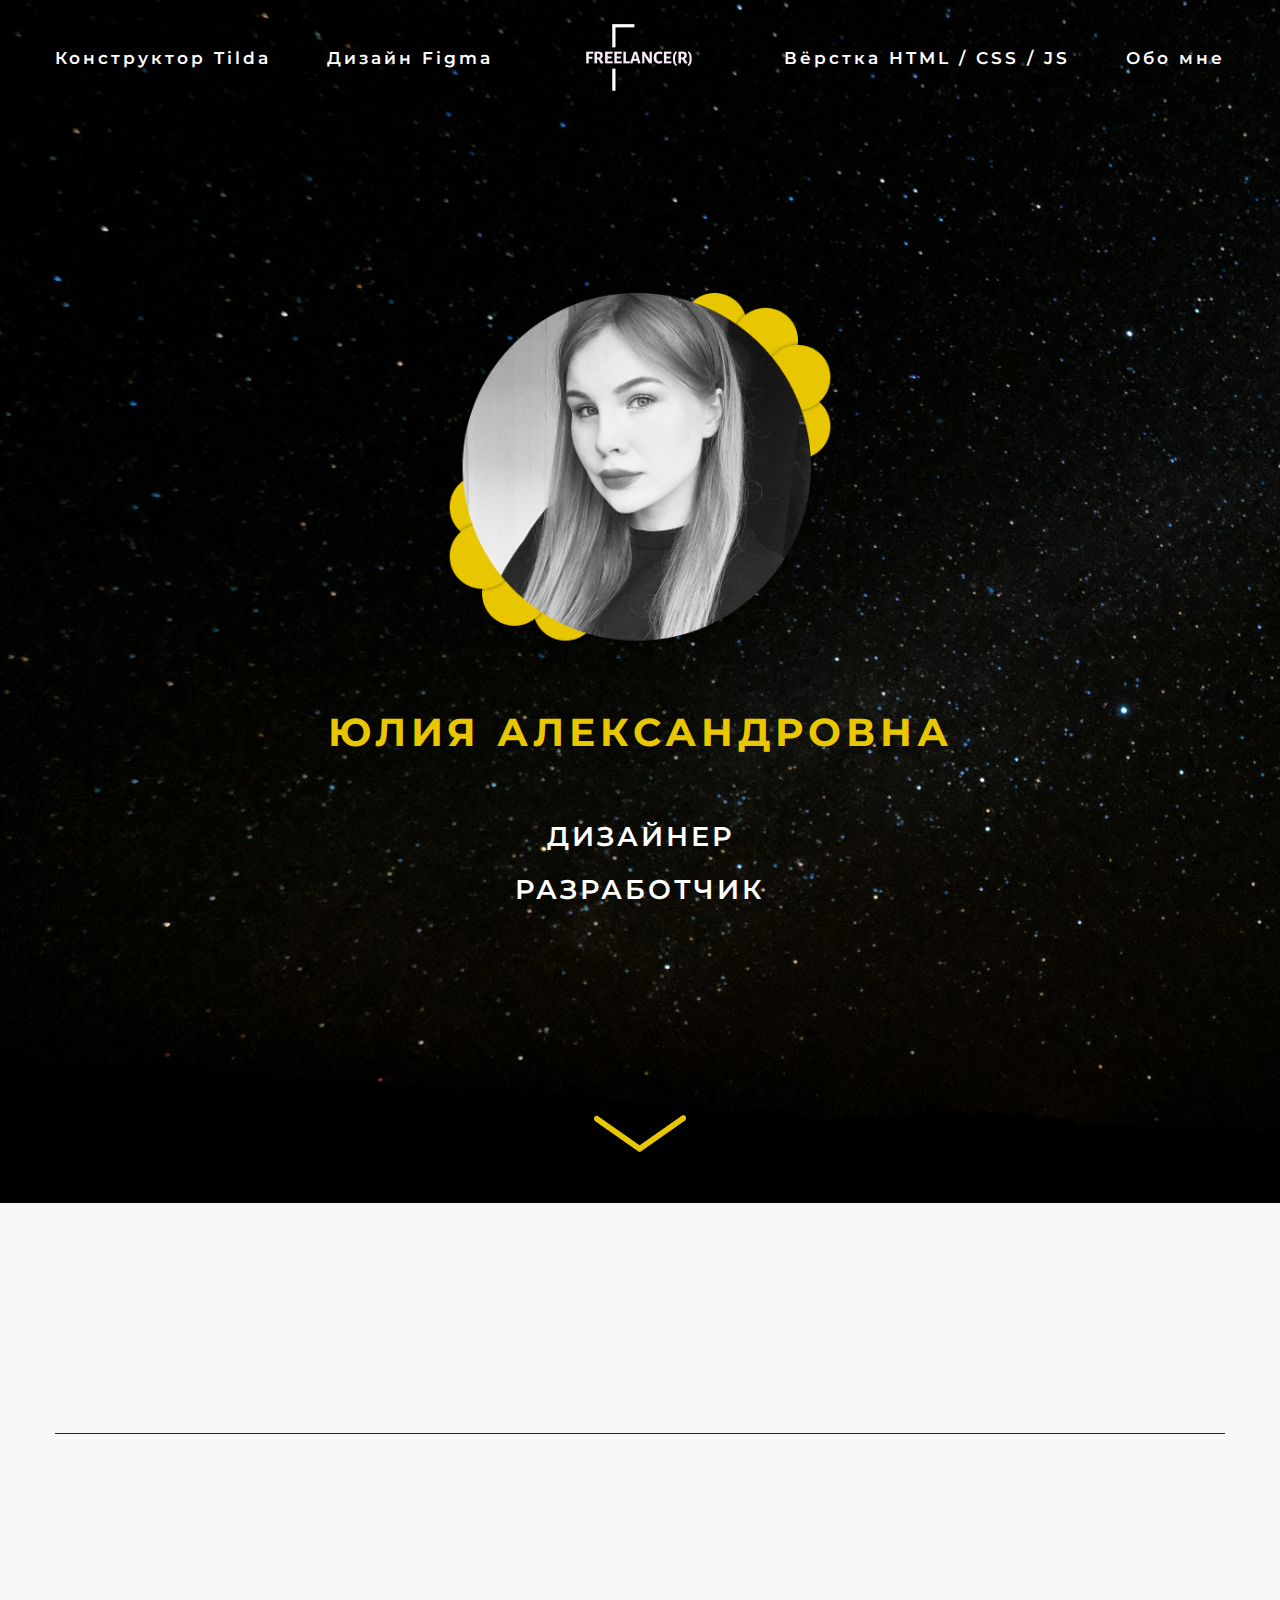
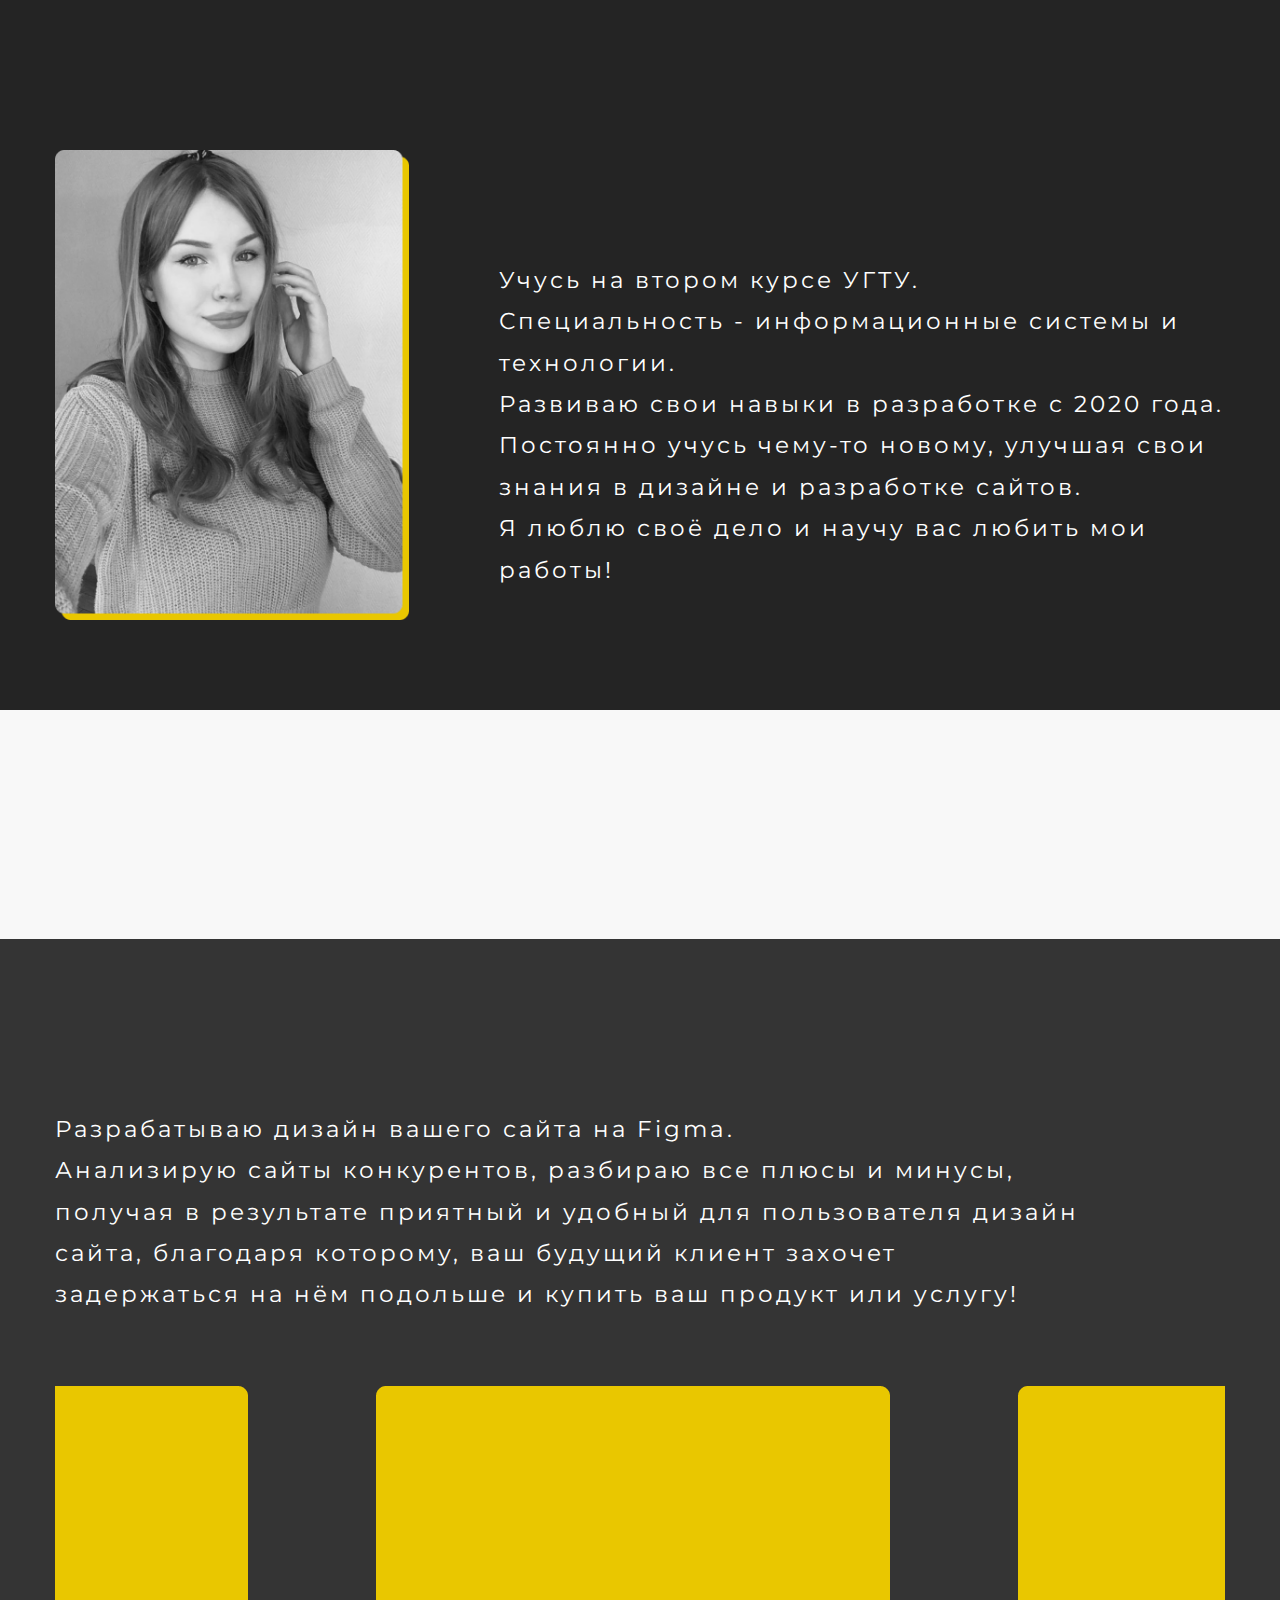
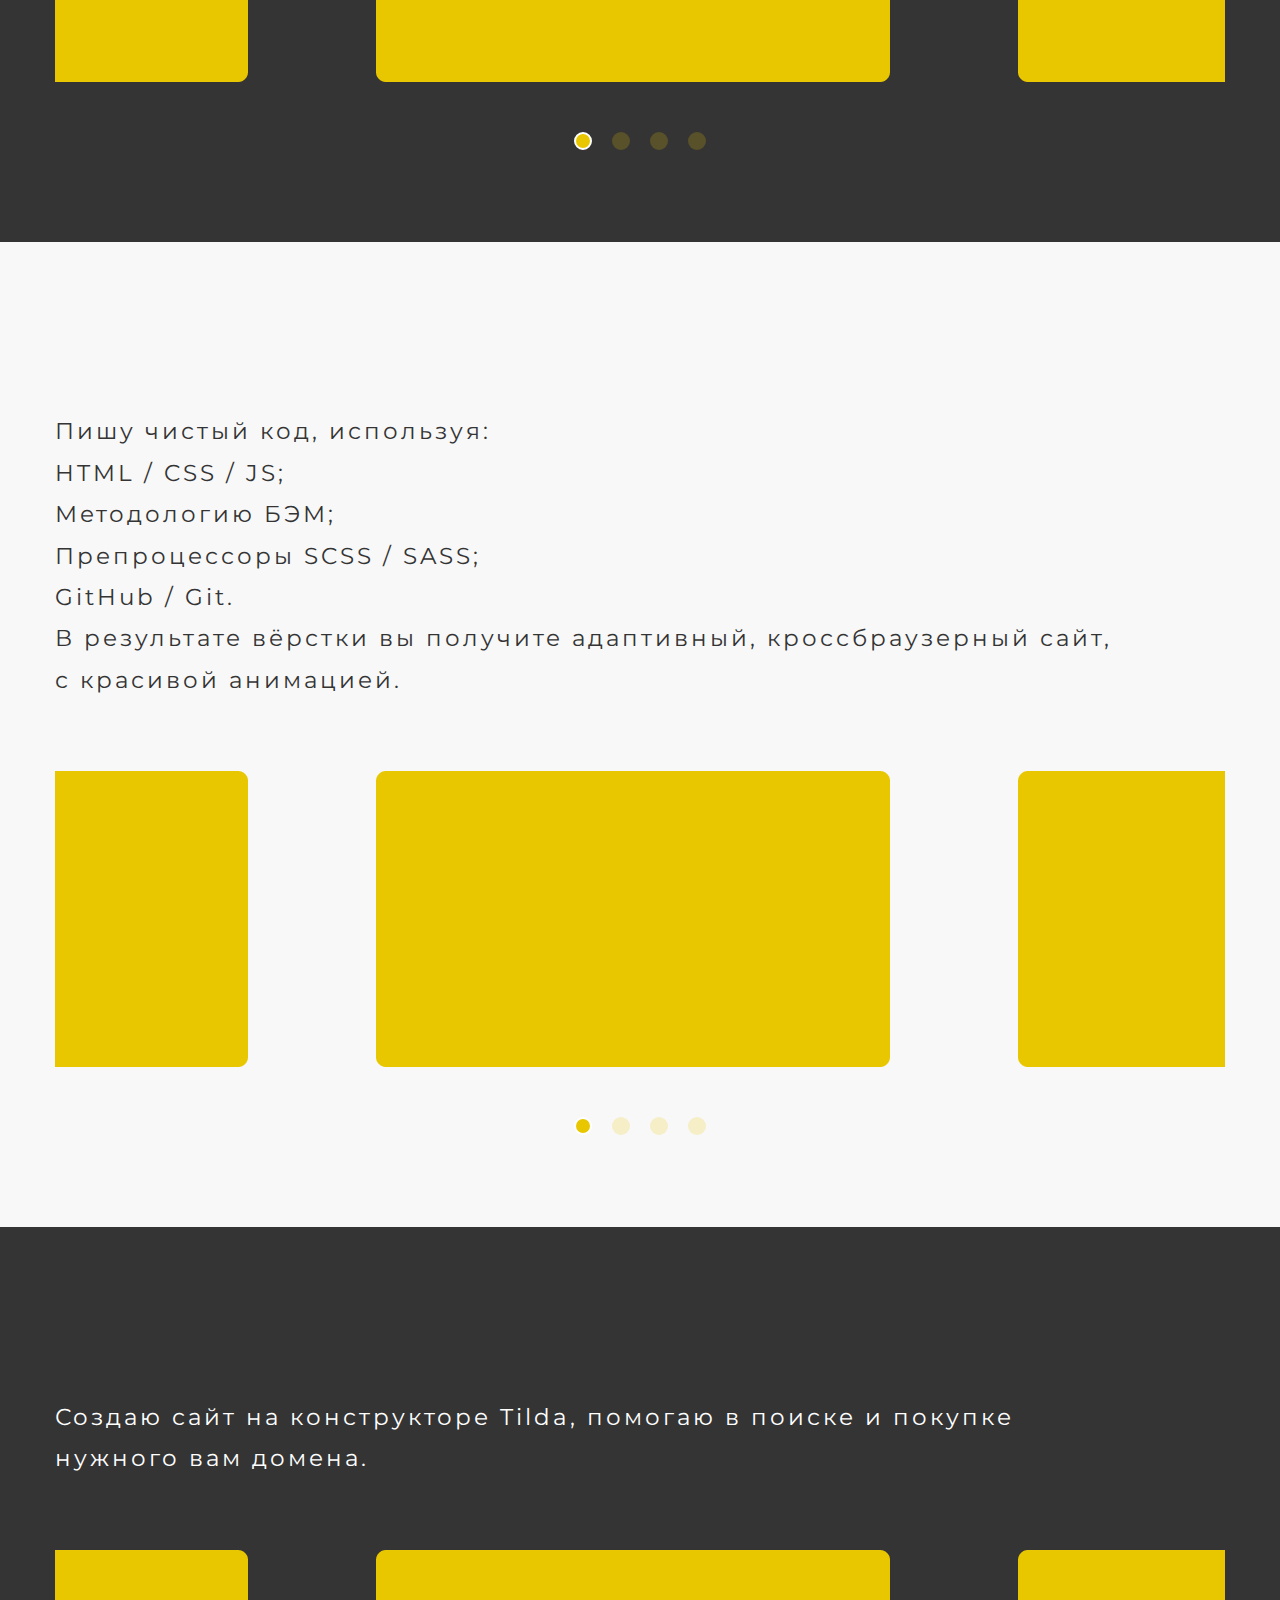
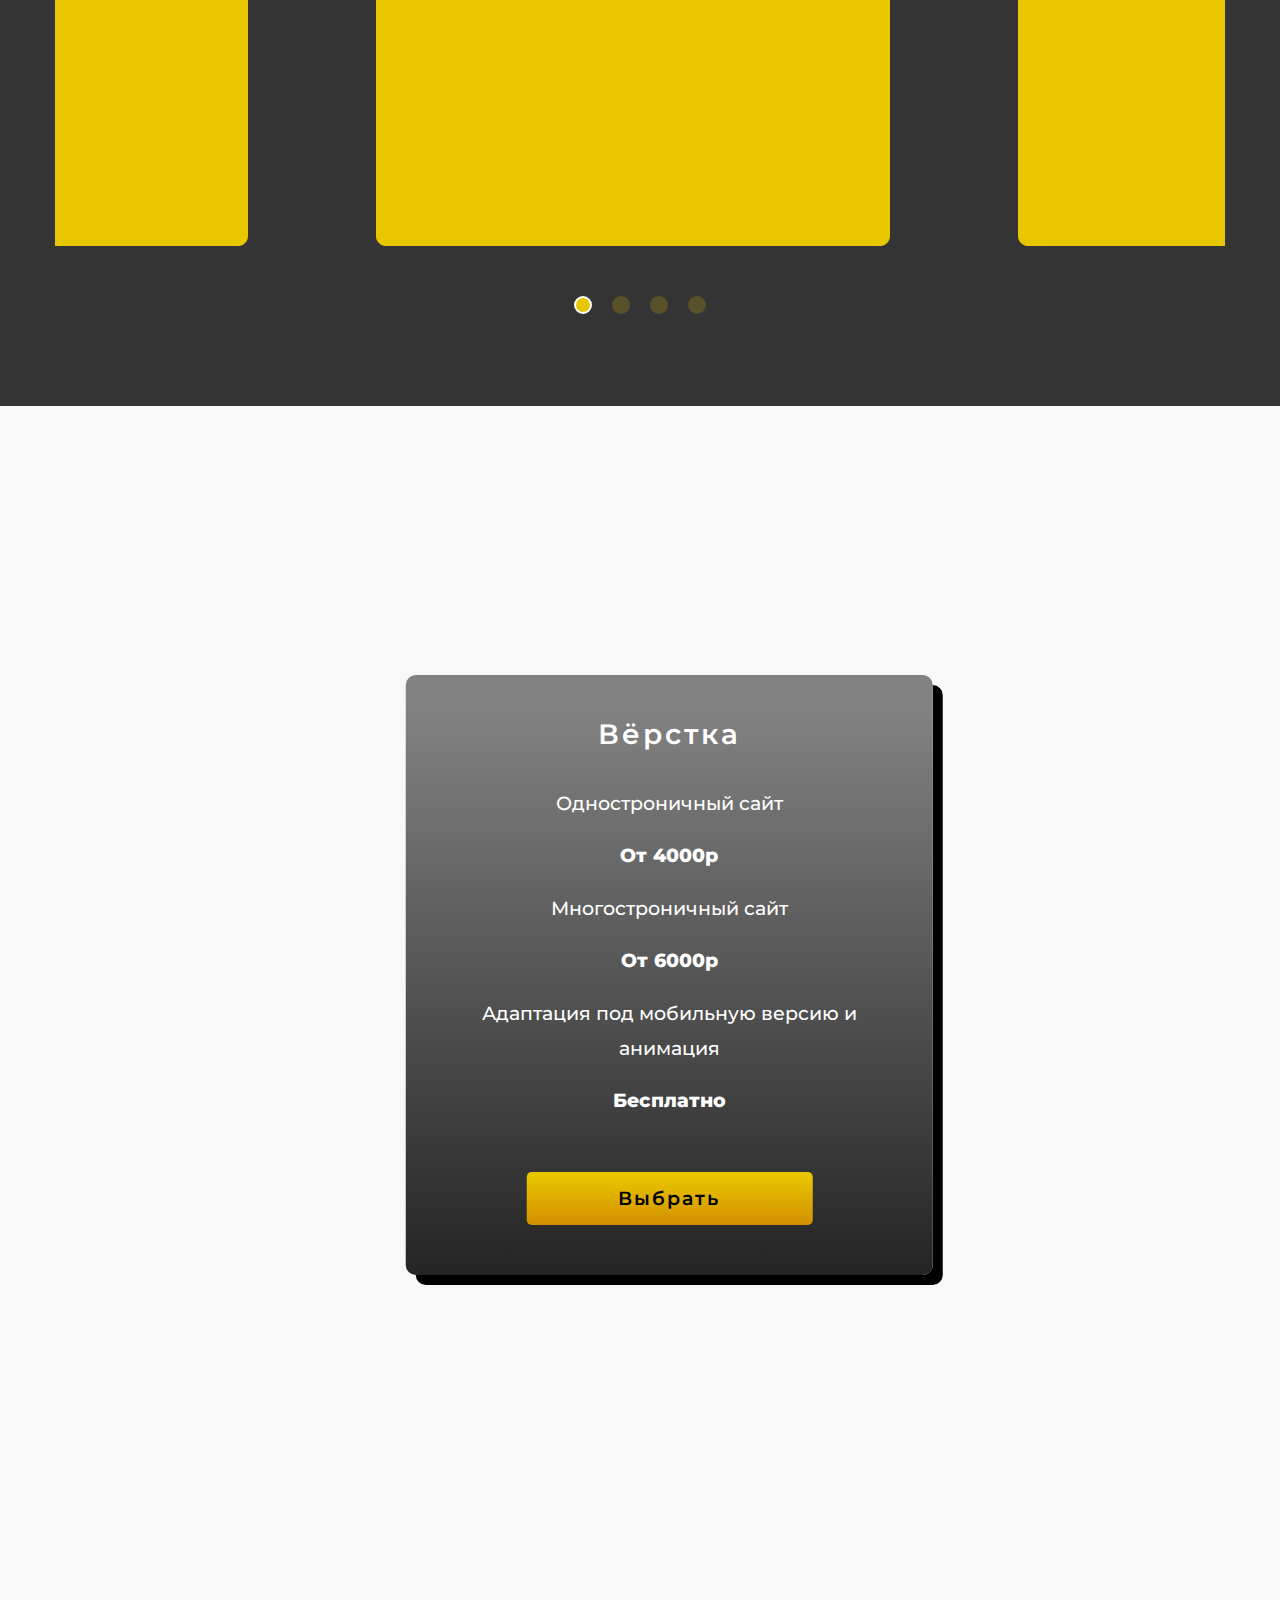
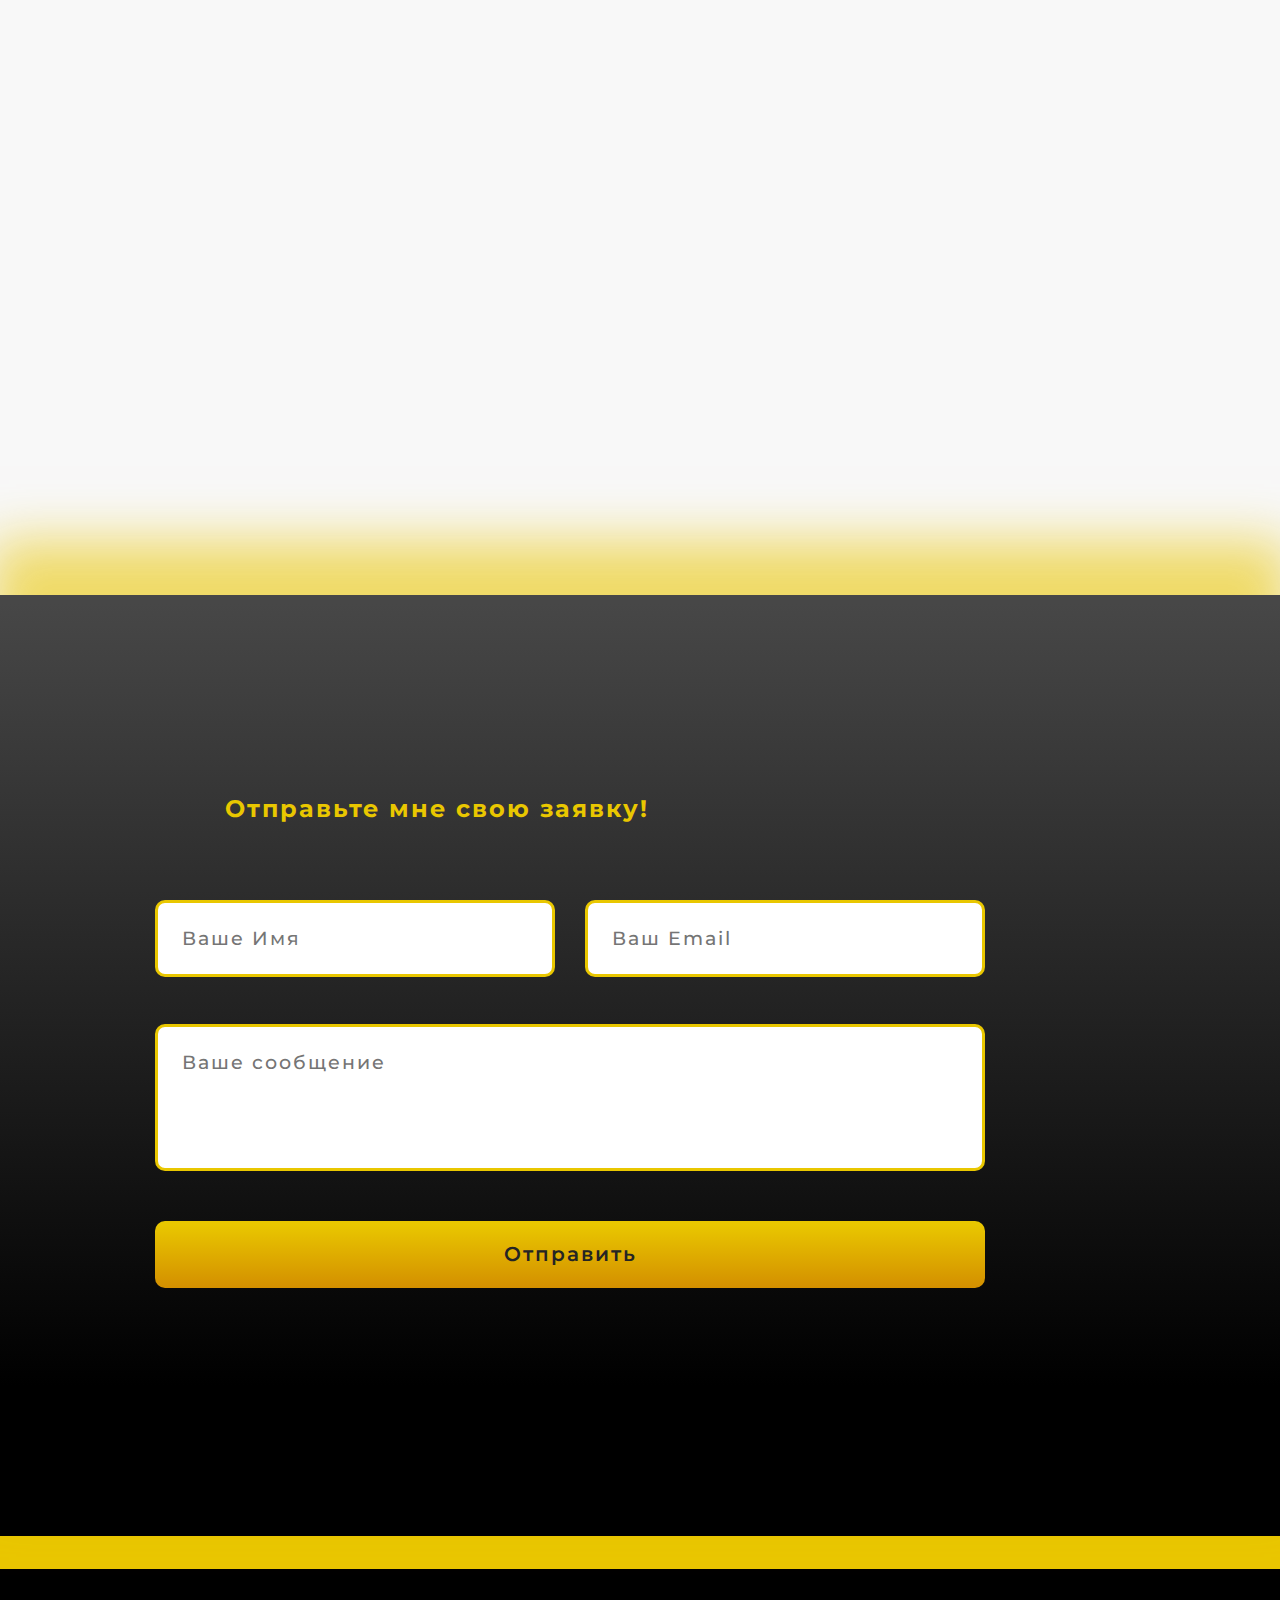
==== commit 7da64a1b: "lll" ====
--- a/index.html
+++ b/index.html
@@ -444,6 +444,24 @@
 		</div>
 	</div>
 </div>
+		<footer class="footer">
+	<div class='container'>
+		<div class="footer__body">
+			<div class="footer__filling _anim-items">
+				<div class="footer__email">yulya.developer@mail.ru</div>
+				<a href="index.html" class="footer__logo-link"> <img src="img/logo.jpg" alt="" class="footer__logo"></a>
+				<div class="footer__icons">
+					<a href="https://www.instagram.com/yuvelirrnaya/" class="footer__icon"><img class="footer__img footer__img-3" target="_blank" src="img/icon/739244 1.png"
+							alt=""></a>
+					<a href="https://vk.com/julia__pozdeeva" target="_blank" class="footer__icon"><img class="footer__img footer__img-1" src="img/icon/1236871 1.png"
+							alt=""></a>
+					<a href="https://t.me/yulya_pozdeeva" target="_blank" class="footer__icon"><img class="footer__img footer__img-2" src="img/icon/1946547 1.png"
+							alt=""></a>
+				</div>
+			</div>
+		</div>
+	</div>
+</footer>
 	</div>
 	<div id="popup" class="popup">
 	<div class="popup__body">
--- a/css/content.css
+++ b/css/content.css
@@ -897,6 +897,12 @@
   }
 }
 
+@media (max-width: 417px) {
+  .price__text-button-container {
+    margin: 0px 0px 0px 0px;
+  }
+}
+
 .price__text-container {
   min-height: 400px;
   display: -webkit-box;
@@ -1614,3 +1620,128 @@
 textarea {
   resize: none;
 }
+   transition: all 2s ease 0s;
+    -webkit-transform: translate(0%, -100%);
+    -ms-transform: translate(0%, -100%);
+    transform: translate(0%, -100%);
+    opacity: 0; }
+  .form__text._active {
+    opacity: 1;
+    -webkit-transform: translate(0px, 0px);
+    -ms-transform: translate(0px, 0px);
+    transform: translate(0px, 0px); }
+  .form__text-difference {
+    font-size: calc(20px + (25 - 20) * (100vw / 1600));
+    font-weight: 700;
+    line-height: 180%;
+    letter-spacing: 2px;
+    color: #e9c700;
+    padding-bottom: 70px; }
+  .form__body {
+    display: -webkit-box;
+    display: -ms-flexbox;
+    display: flex;
+    -webkit-box-orient: vertical;
+    -webkit-box-direction: normal;
+    -ms-flex-direction: column;
+    flex-direction: column;
+    min-height: 388px;
+    -webkit-box-pack: justify;
+    -ms-flex-pack: justify;
+    justify-content: space-between;
+    max-width: 830px;
+    padding: 0px auto; }
+  .form__container {
+    display: -webkit-box;
+    display: -ms-flexbox;
+    display: flex;
+    -ms-flex-wrap: wrap;
+    flex-wrap: wrap; }
+  @media (max-width: 992px) {
+    .form__item {
+      margin-bottom: 25px; } }
+  .form__input {
+    min-width: 400px;
+    min-height: 67px;
+    border-radius: 10px;
+    border: 3px solid #e9c700;
+    font-size: 19px;
+    font-weight: 500;
+    color: #242424;
+    padding: 24px;
+    letter-spacing: 2px; }
+    @media (max-width: 992px) {
+      .form__input {
+        min-width: 100%; } }
+  .form__message {
+    min-width: 830px;
+    min-height: 147px; }
+    @media (max-width: 992px) {
+      .form__message {
+        margin-bottom: 25px;
+        min-width: 750px; } }
+    @media (max-width: 830px) {
+      .form__message {
+        min-width: 100%; } }
+  .form__item-message {
+    min-width: 830px;
+    margin: 0 auto; }
+    @media (max-width: 830px) {
+      .form__item-message {
+        min-width: 100%;
+        display: -webkit-box;
+        display: -ms-flexbox;
+        display: flex;
+        -webkit-box-pack: center;
+        -ms-flex-pack: center;
+        justify-content: center; } }
+  .form__item-contacts {
+    display: -webkit-box;
+    display: -ms-flexbox;
+    display: flex;
+    -webkit-box-pack: justify;
+    -ms-flex-pack: justify;
+    justify-content: space-between; }
+    @media (max-width: 992px) {
+      .form__item-contacts {
+        -webkit-box-orient: vertical;
+        -webkit-box-direction: normal;
+        -ms-flex-direction: column;
+        flex-direction: column; } }
+  .form__button {
+    min-width: 100%;
+    min-height: 67px;
+    background: -webkit-gradient(linear, left top, left bottom, color-stop(5%, #e9c700), to(#d38f00));
+    background: -webkit-linear-gradient(top, #e9c700 5%, #d38f00 100%);
+    background: -o-linear-gradient(top, #e9c700 5%, #d38f00 100%);
+    background: linear-gradient(180deg, #e9c700 5%, #d38f00 100%);
+    border-radius: 10px;
+    -webkit-transition-duration: 1s;
+    -o-transition-duration: 1s;
+    transition-duration: 1s; }
+  .form__button:hover {
+    -webkit-transition-duration: 0.5s;
+    -o-transition-duration: 0.5s;
+    transition-duration: 0.5s;
+    -webkit-box-shadow: 0px 0px 60px 18px rgba(233, 198, 0, 0.589);
+    box-shadow: 0px 0px 60px 18px rgba(233, 198, 0, 0.589); }
+  .form__button-text {
+    text-align: center;
+    font-size: 20px;
+    color: #242424;
+    font-weight: 600;
+    letter-spacing: 2px; }
+  .form__button-link {
+    display: -webkit-box;
+    display: -ms-flexbox;
+    display: flex;
+    -webkit-box-orient: vertical;
+    -webkit-box-direction: normal;
+    -ms-flex-direction: column;
+    flex-direction: column;
+    -webkit-box-pack: center;
+    -ms-flex-pack: center;
+    justify-content: center; }
+
+textarea {
+  resize: none; }
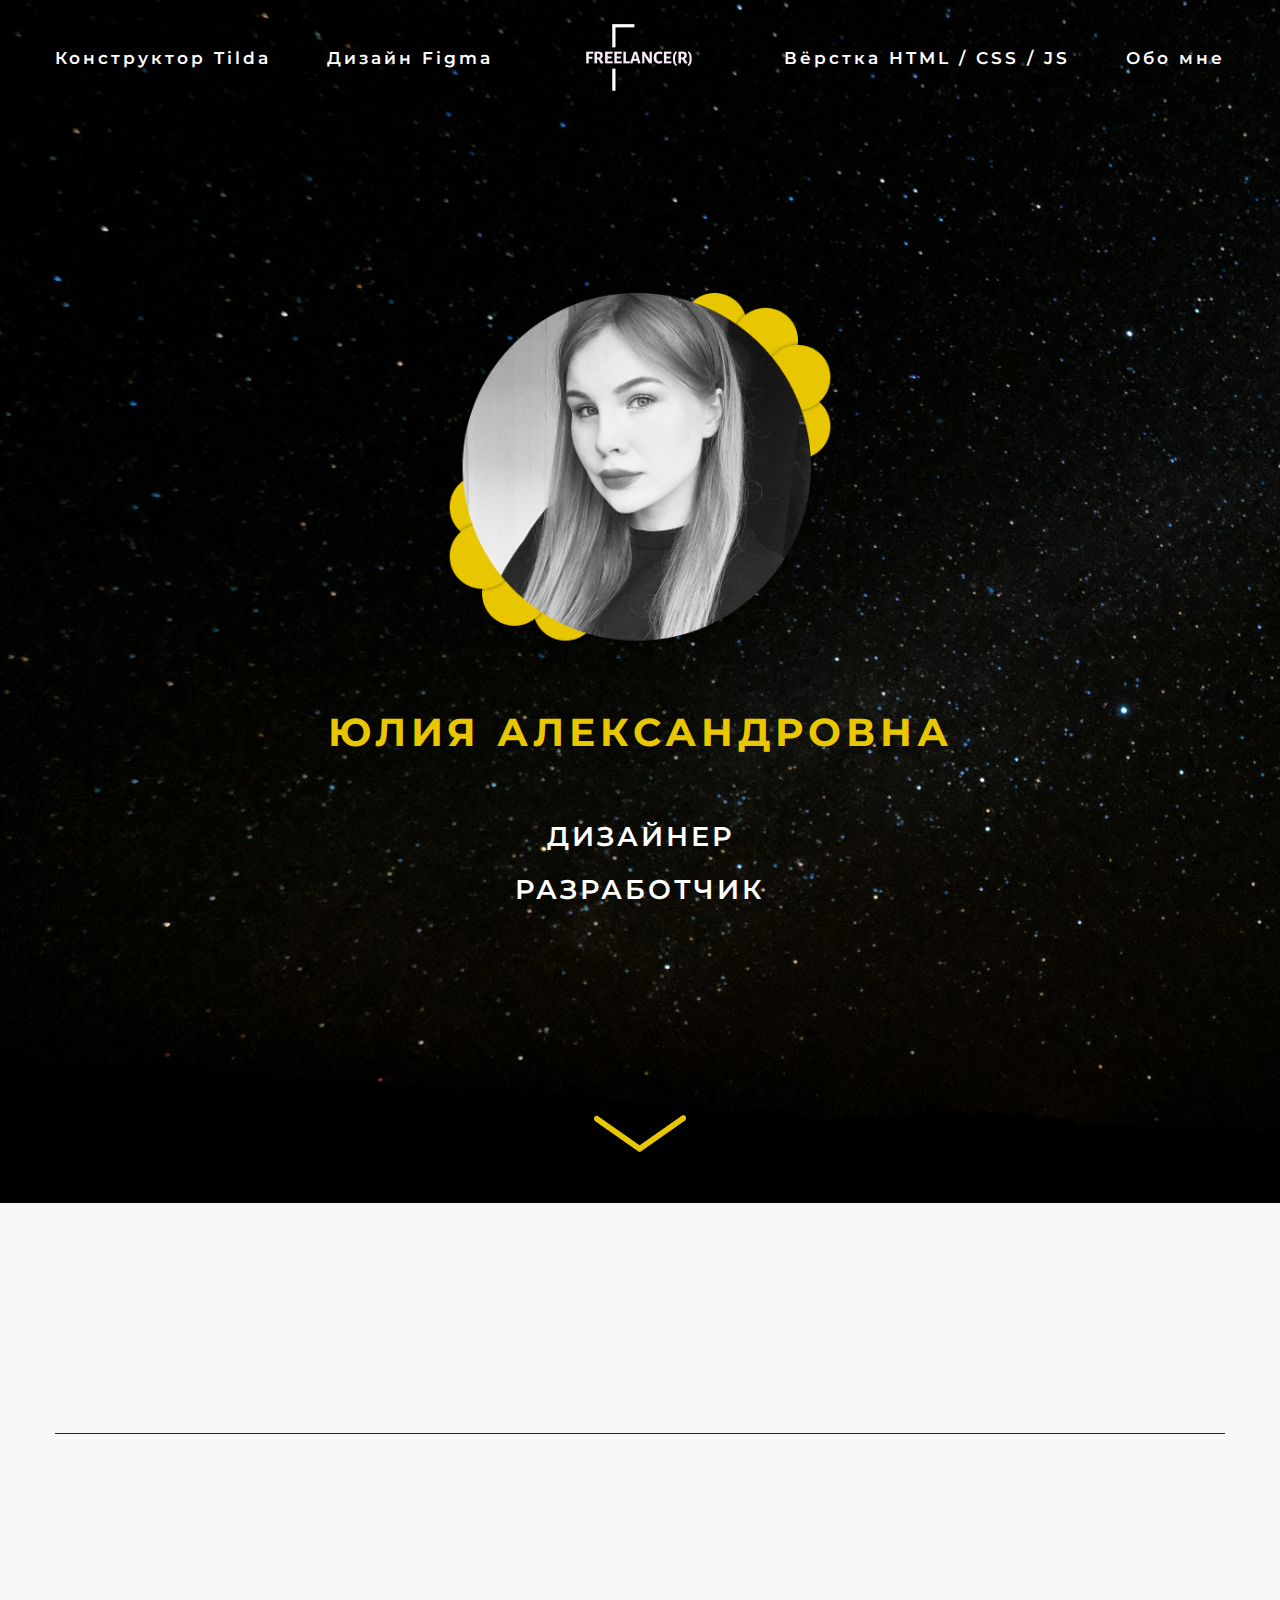
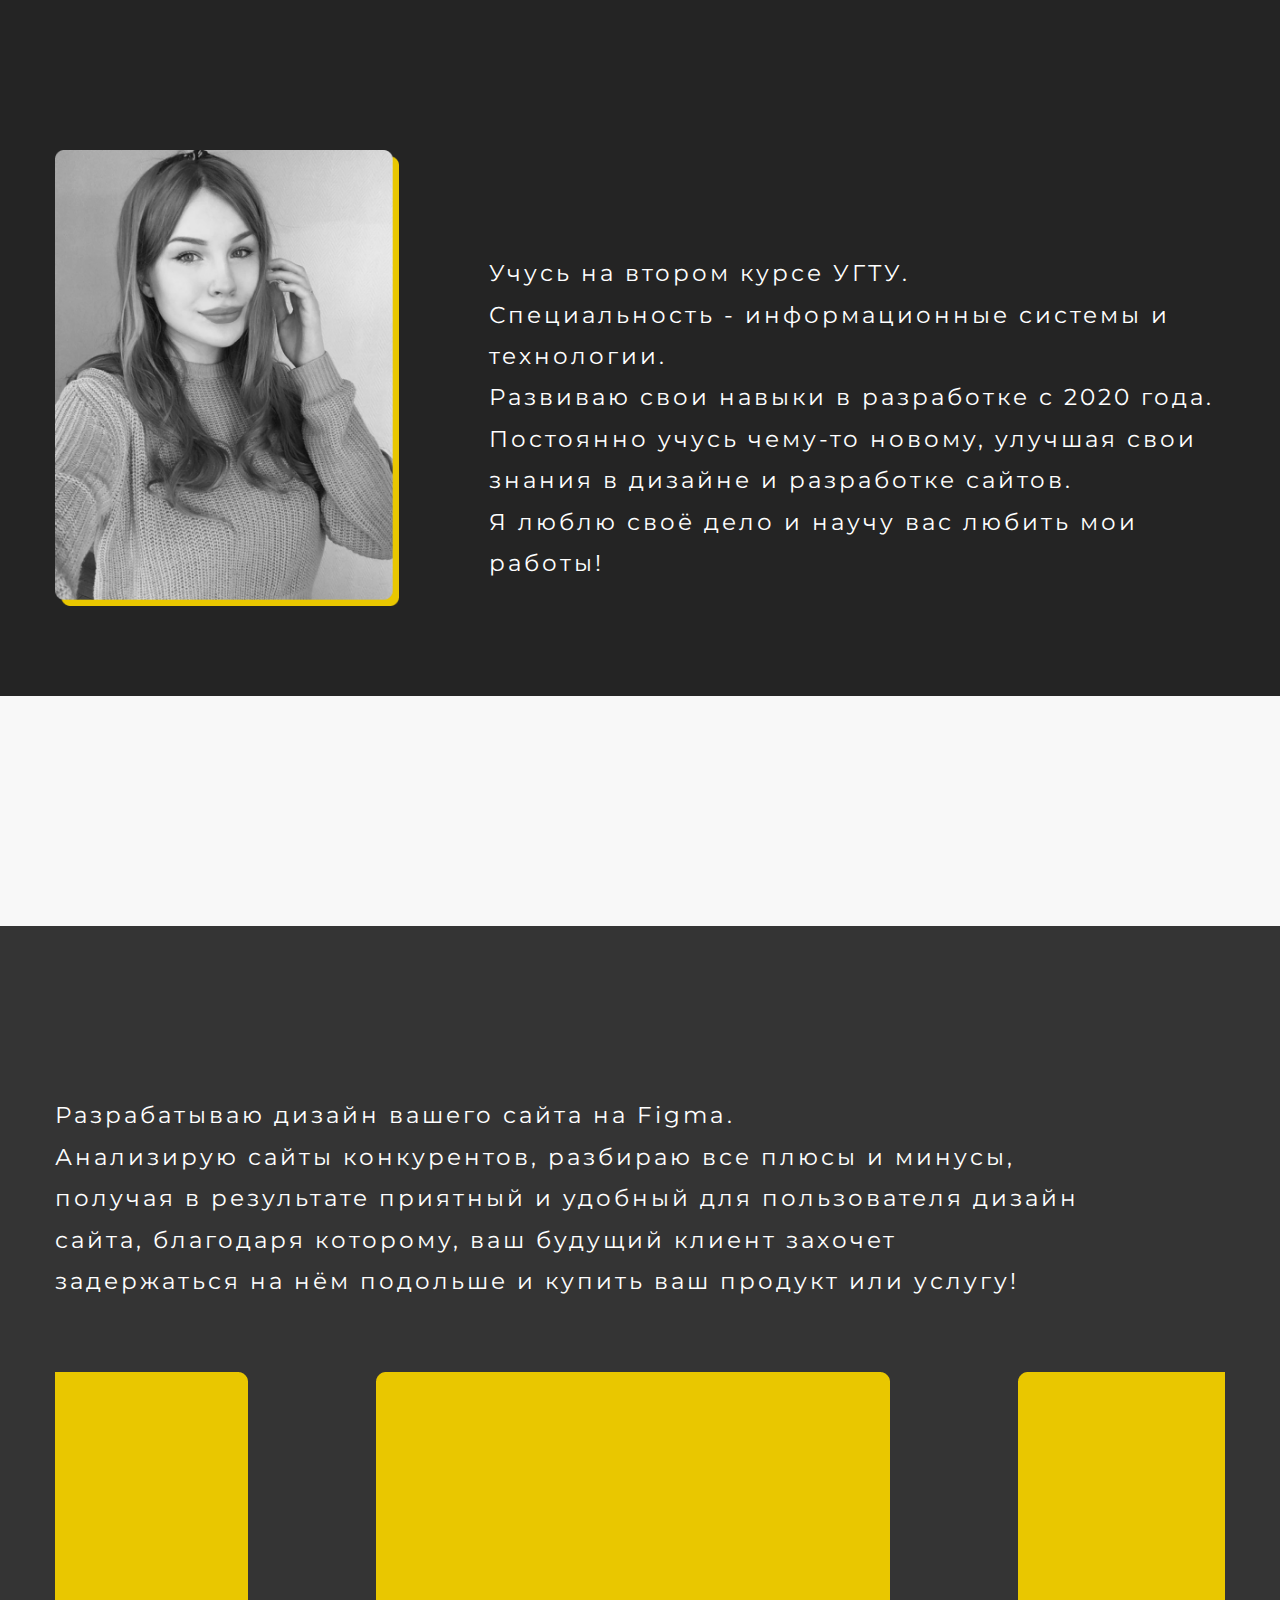
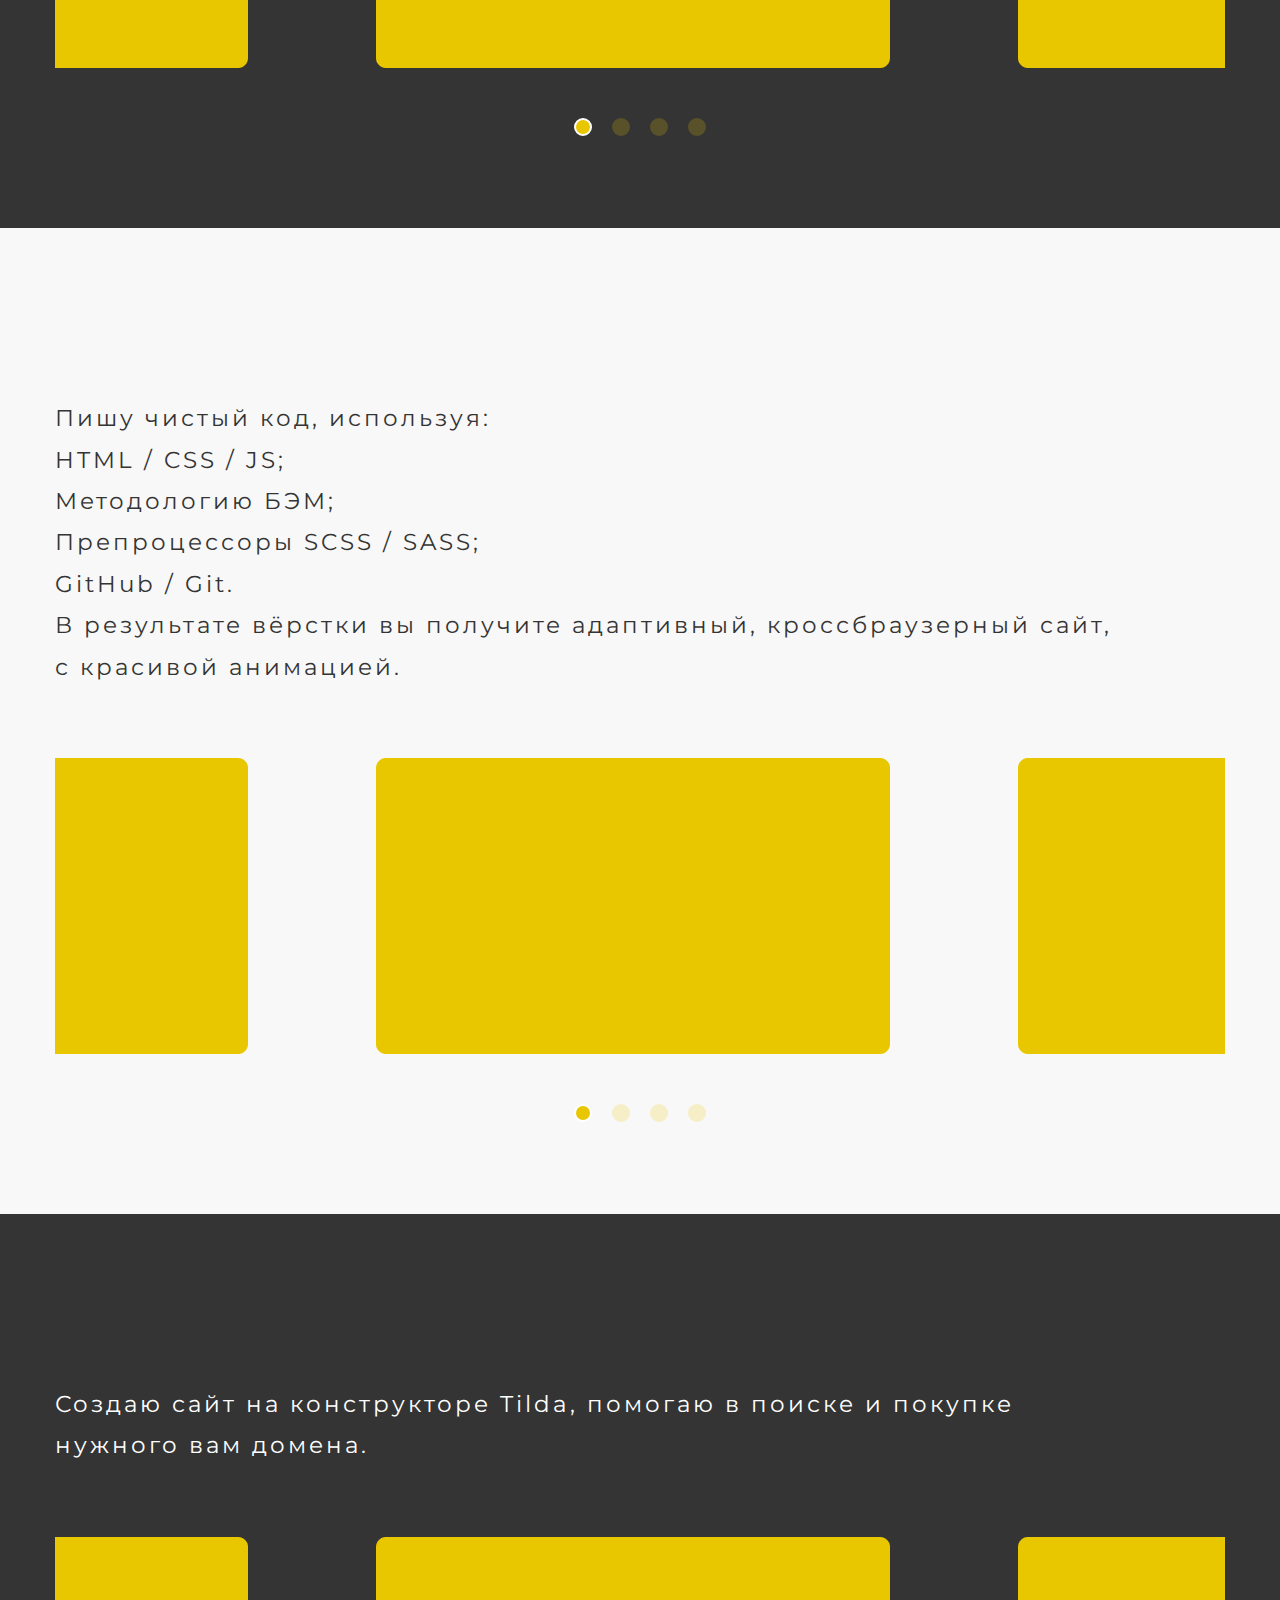
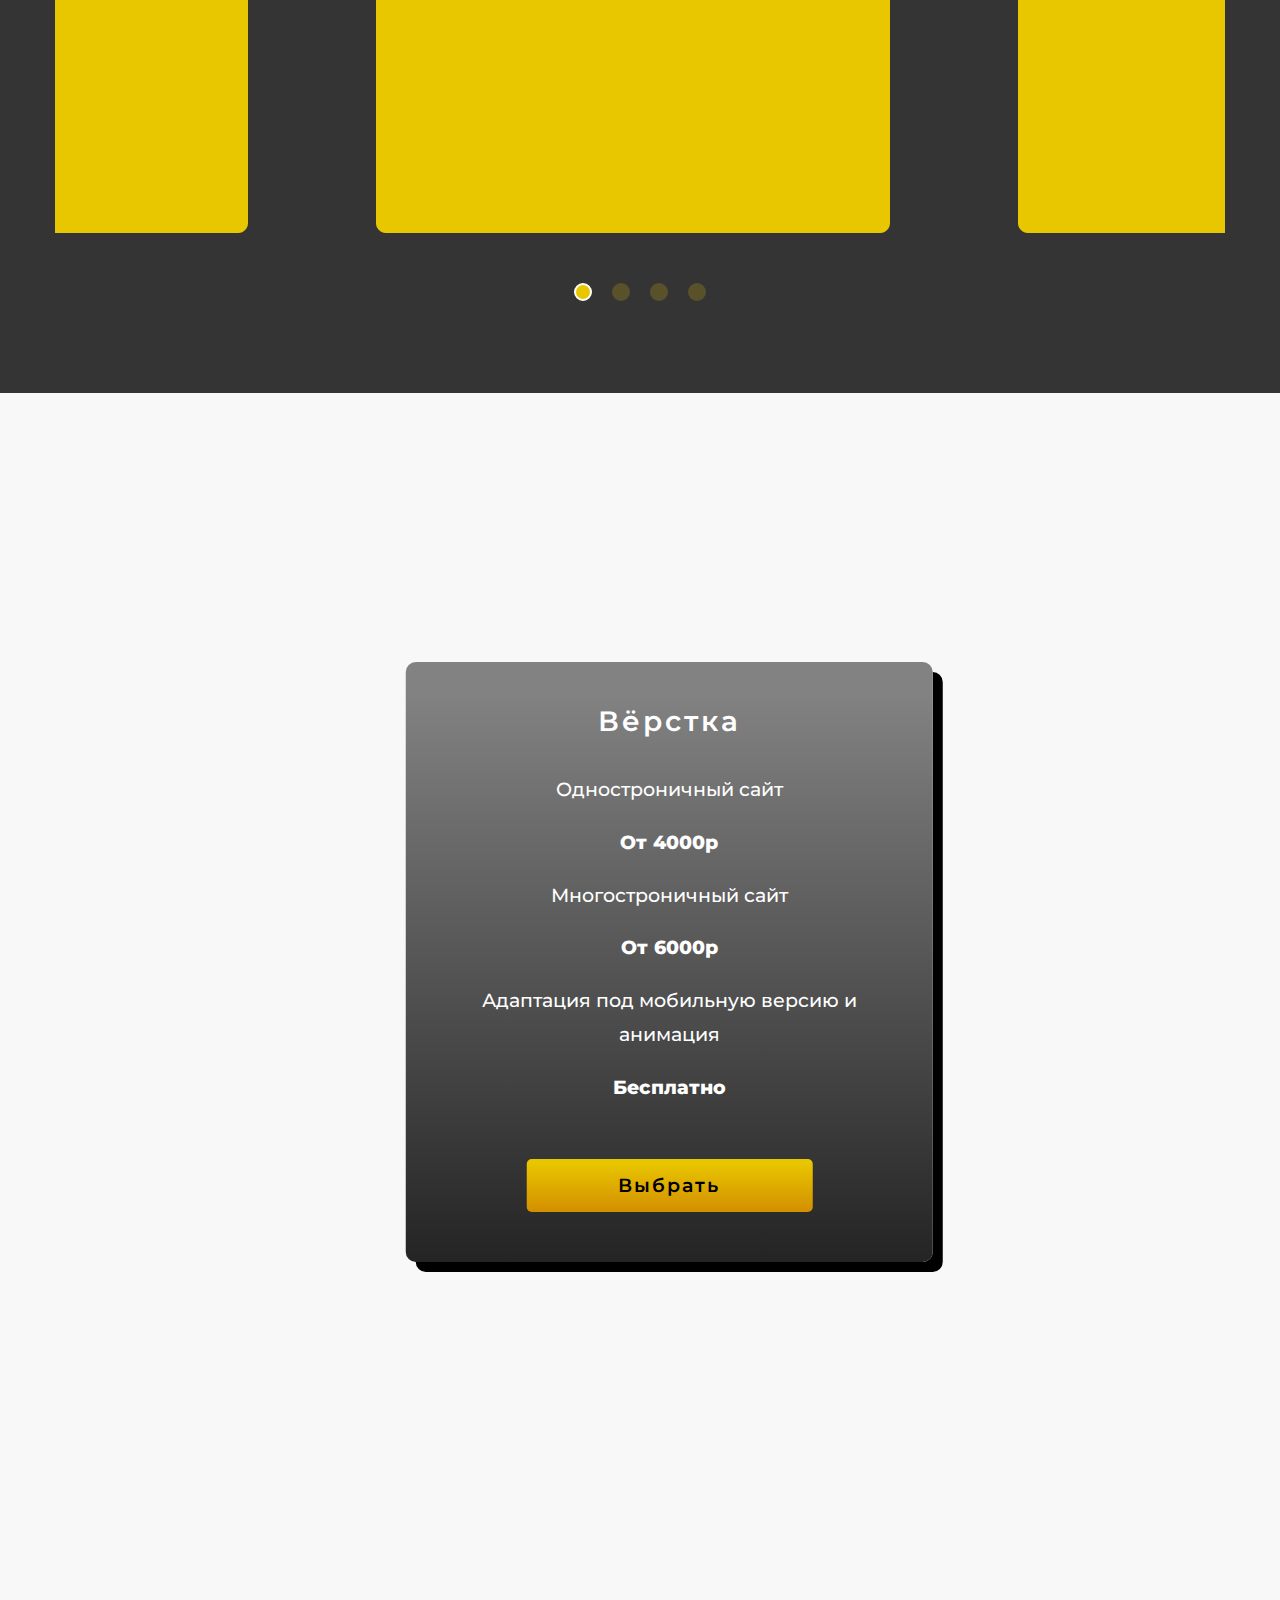
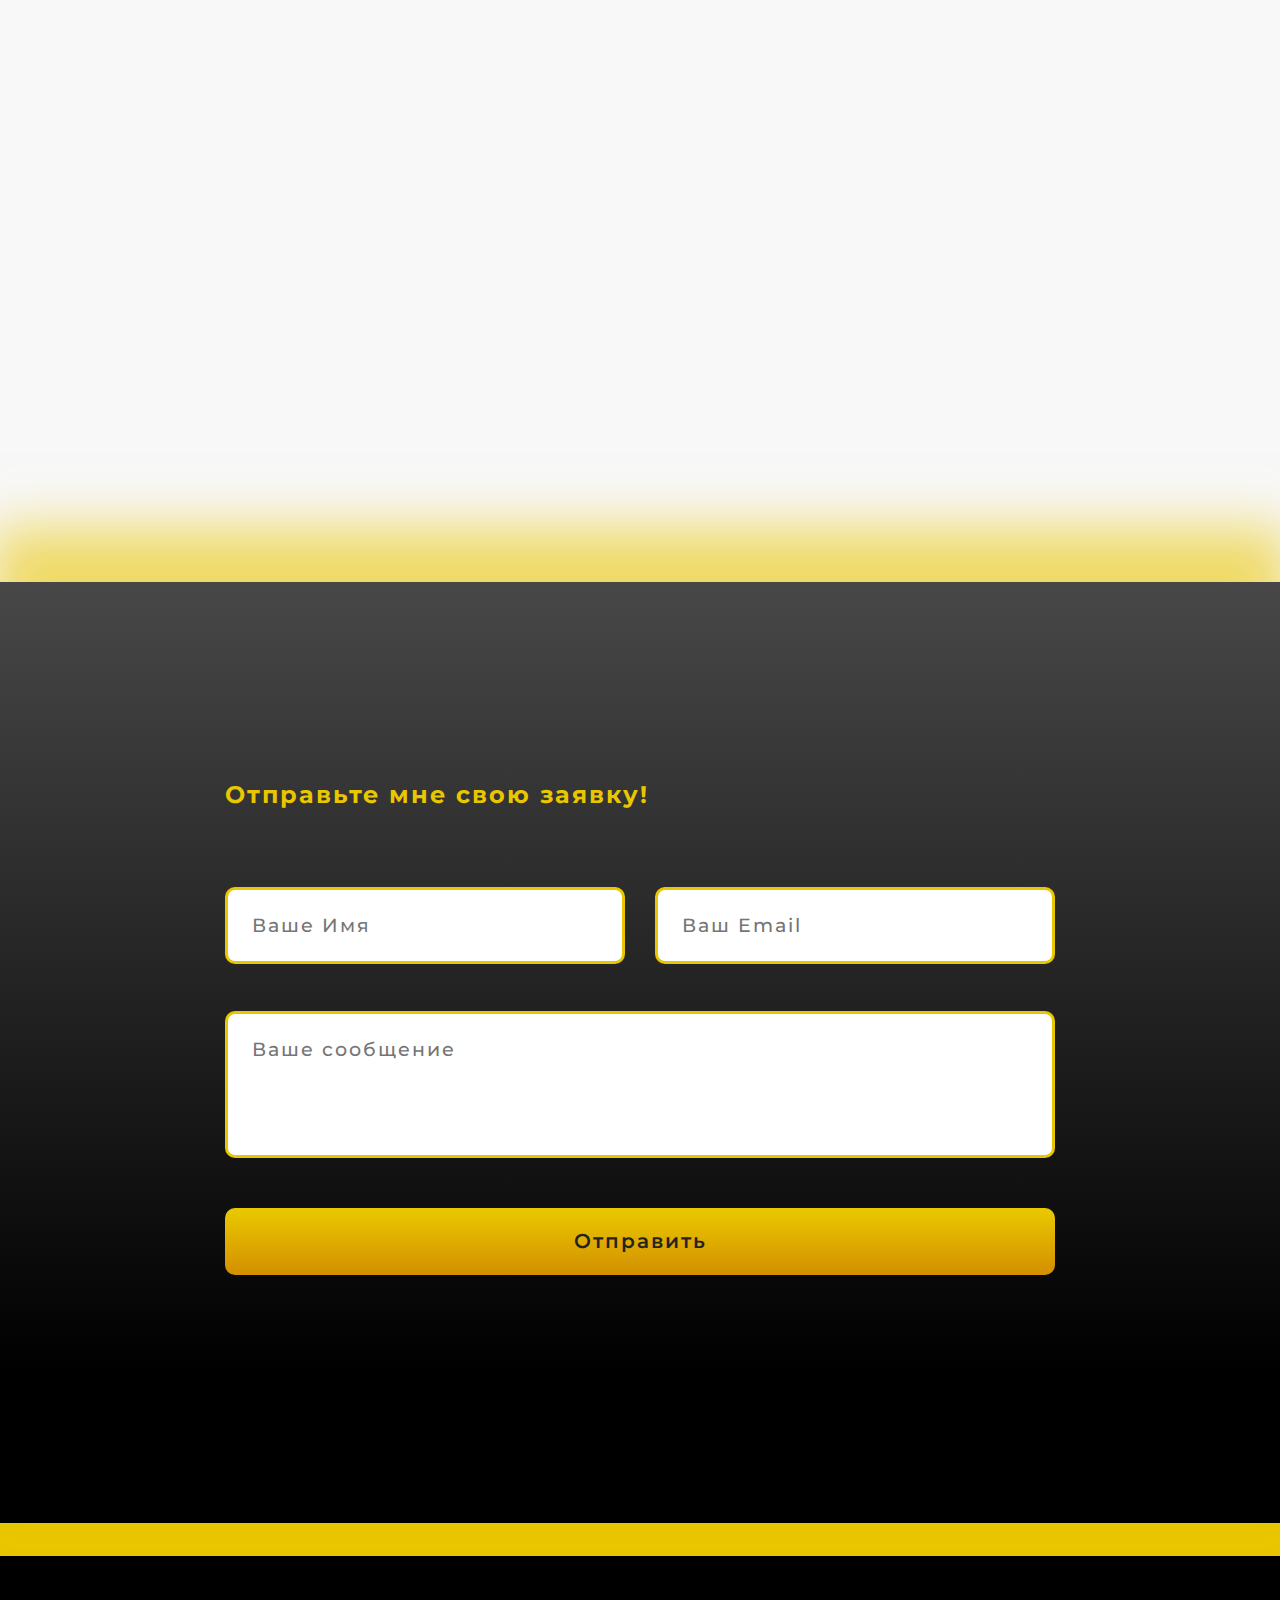
==== commit ebae3a4f: "hhhh" ====
--- a/index.html
+++ b/index.html
@@ -393,10 +393,10 @@
 								<div class="price__text">От 5000р</div>
 								<div class="price__title">Адаптация под
 									мобильную версию, настройка домена</div>
-								<div class="price__text">От 1000р</div>
+								<div class="price__text">Бесплатно</div>
 							</div>
 							<a href="" class="price__button">
-								<span class="price__button-text">Бесплатно</span>
+								<span class="price__button-text">Заказать</span>
 							</a>
 						</div>
 					</div>
--- a/css/style.css
+++ b/css/style.css
@@ -3,83 +3,69 @@
 * {
   padding: 0px;
   margin: 0px;
-  border: 0px;
-}
+  border: 0px; }
 
 *,
 *:before,
 *:after {
+  -moz-box-sizing: border-box;
   -webkit-box-sizing: border-box;
-  box-sizing: border-box;
-}
+  box-sizing: border-box; }
 
 :focus,
 :active {
-  outline: none;
-}
+  outline: none; }
 
 a:focus,
 a:active {
-  outline: none;
-}
+  outline: none; }
 
 aside,
 nav,
 footer,
 header,
 section {
-  display: block;
-}
+  display: block; }
 
 html,
 body {
   height: 100%;
-  min-width: 320px;
-}
+  min-width: 280px; }
 
 body {
   line-height: 1;
   font-family: "Montserrat";
   -ms-text-size-adjust: 100%;
   -moz-text-size-adjust: 100%;
-  -webkit-text-size-adjust: 100%;
-}
+  -webkit-text-size-adjust: 100%; }
 
 input,
 button,
 textarea {
-  font-family: "Montserrat";
-}
+  font-family: "Montserrat"; }
 
 input::-ms-clear {
-  display: none;
-}
+  display: none; }
 
 button {
-  cursor: pointer;
-}
+  cursor: pointer; }
 
 button::-moz-focus-inner {
   padding: 0;
-  border: 0;
-}
+  border: 0; }
 
 a,
 a:visited {
-  text-decoration: none;
-}
+  text-decoration: none; }
 
 a:hover {
-  text-decoration: none;
-}
+  text-decoration: none; }
 
 ul li {
-  list-style: none;
-}
+  list-style: none; }
 
 img {
-  vertical-align: top;
-}
+  vertical-align: top; }
 
 h1,
 h2,
@@ -88,24 +74,21 @@
 h5,
 h6 {
   font-weight: inherit;
-  font-size: inherit;
-}
+  font-size: inherit; }
 
 body {
   color: #1c2628;
   background-color: #f8f8f8;
   font-size: 14px;
-}
-
-body.lock {
-  overflow: hidden;
-}
+  overflow-x: hidden;
+  /*для горизонтального*/ }
+  body.lock {
+    overflow: hidden; }
 
 .wrapper {
   width: 100%;
   min-height: 100%;
-  overflow: hidden;
-}
+  overflow: hidden; }
 
 .arrow {
   position: fixed;
@@ -115,93 +98,64 @@
   display: none;
   opacity: 0.91;
   -webkit-transition-duration: 1s;
-          transition-duration: 1s;
-  max-width: 70px;
-}
-
-@media (max-width: 1226px) {
-  .arrow {
-    left: 90%;
-  }
-}
-
-@media (max-width: 992px) {
-  .arrow {
-    left: 88%;
-    max-width: 60px;
-  }
-}
-
-@media (max-width: 636px) {
-  .arrow {
-    left: 88%;
-    max-width: 50px;
-  }
-}
-
-@media (max-width: 477px) {
-  .arrow {
-    left: 88%;
-    max-width: 40px;
-  }
-}
-
-@media (max-width: 372px) {
-  .arrow {
-    left: 85%;
-    max-width: 40px;
-  }
-}
+  -o-transition-duration: 1s;
+  transition-duration: 1s;
+  max-width: 70px; }
+  @media (max-width: 1226px) {
+    .arrow {
+      left: 90%; } }
+  @media (max-width: 992px) {
+    .arrow {
+      left: 88%;
+      max-width: 60px; } }
+  @media (max-width: 636px) {
+    .arrow {
+      left: 88%;
+      max-width: 50px; } }
+  @media (max-width: 477px) {
+    .arrow {
+      left: 88%;
+      max-width: 40px; } }
+  @media (max-width: 372px) {
+    .arrow {
+      left: 85%;
+      max-width: 40px; } }
 
 .container {
   max-width: 1170px;
   margin: 0 auto;
-  width: 100%;
-}
-
-@media (max-width: 1182px) {
-  .container {
-    max-width: 970px;
-  }
-}
-
-@media (max-width: 991.98px) {
-  .container {
-    max-width: 750px;
-  }
-}
-
-@media (max-width: 767.98px) {
-  .container {
-    max-width: none;
-    padding: 0 10px;
-  }
-}
+  width: 100%; }
+  @media (max-width: 1182px) {
+    .container {
+      max-width: 970px; } }
+  @media (max-width: 991.98px) {
+    .container {
+      max-width: 750px; } }
+  @media (max-width: 767.98px) {
+    .container {
+      max-width: none;
+      padding: 0 10px; } }
 
 .form-row {
   display: -webkit-box;
+  display: -moz-box;
   display: -ms-flexbox;
+  display: -webkit-flex;
   display: flex;
   font-size: 0;
-  margin: 0px -15px;
-}
+  margin: 0px -15px; }
 
 .form__column {
-  padding: 0px 15px;
-}
+  padding: 0px 15px; }
 
 .btn {
   display: inline-block;
-  padding: 0px 0px;
-}
-
-.btn.fw {
-  width: 100%;
-}
+  padding: 0px 0px; }
+  .btn.fw {
+    width: 100%; }
 
 .select-block {
-  position: relative;
-}
+  position: relative; }
 
 .select__label {
   z-index: 2;
@@ -213,123 +167,94 @@
   font-weight: 600;
   font-size: 13px;
   line-height: 16px;
-  left: 20px;
-}
+  left: 20px; }
 
 .select {
   position: relative;
-  cursor: pointer;
-}
-
-.select .select-title {
-  z-index: 1;
-  width: 100%;
-  height: 55px;
-  border: 1px solid #dedede;
-  position: relative;
-  background-color: #fff;
-}
-
-.select .select-title__arrow {
-  position: absolute;
-  top: 0;
-  right: 0px;
-  width: 45px;
-  height: 100%;
-  background: url("../img/icons/select-arrow.svg") center no-repeat;
-}
-
-.select .select-title__value {
-  color: #000;
-  font-weight: 700;
-  font-size: 18px;
-  line-height: 53px;
-  display: block;
-  overflow: hidden;
-  padding: 0 45px 0 25px;
-  white-space: nowrap;
-  text-transform: none;
-  text-overflow: ellipsis;
-}
-
-.select .select-options {
-  position: absolute;
-  z-index: 10;
-  top: 54px;
-  display: none;
-  overflow: hidden;
-  min-width: 100%;
-  background-color: #fff;
-  border: 1px solid #dedede;
-  padding: 10px 20px 10px 25px;
-}
-
-.select .select-options-scroll {
-  max-height: 80px;
-  overflow: auto;
-}
-
-.select .select-options-list {
-  padding: 0px 0px 0px 0px;
-}
-
-.select .select-options__value {
-  color: #000;
-  font-size: 20px;
-  margin: 0px 0px 15px 0px;
-}
-
-.select .select-options__value:last-child {
-  margin: 0px 0px 0px 0px;
-}
-
-.select .select-options__value:hover {
-  color: #000;
-}
+  cursor: pointer; }
+  .select .select-title {
+    z-index: 1;
+    width: 100%;
+    height: 55px;
+    border: 1px solid #dedede;
+    position: relative;
+    background-color: #fff; }
+  .select .select-title__arrow {
+    position: absolute;
+    top: 0;
+    right: 0px;
+    width: 45px;
+    height: 100%;
+    background: url("../img/icons/select-arrow.svg") center no-repeat; }
+  .select .select-title__value {
+    color: #000;
+    font-weight: 700;
+    font-size: 18px;
+    line-height: 53px;
+    display: block;
+    overflow: hidden;
+    padding: 0 45px 0 25px;
+    white-space: nowrap;
+    text-transform: none;
+    -o-text-overflow: ellipsis;
+    text-overflow: ellipsis; }
+  .select .select-options {
+    position: absolute;
+    z-index: 10;
+    top: 54px;
+    display: none;
+    overflow: hidden;
+    min-width: 100%;
+    background-color: #fff;
+    border: 1px solid #dedede;
+    padding: 10px 20px 10px 25px; }
+  .select .select-options-scroll {
+    max-height: 80px;
+    overflow: auto; }
+  .select .select-options-list {
+    padding: 0px 0px 0px 0px; }
+  .select .select-options__value {
+    color: #000;
+    font-size: 20px;
+    margin: 0px 0px 15px 0px; }
+    .select .select-options__value:last-child {
+      margin: 0px 0px 0px 0px; }
+    .select .select-options__value:hover {
+      color: #000; }
 
 input[type=text], input[type=email], input[type=tel], textarea {
   -webkit-appearance: none;
   -moz-appearance: none;
-  appearance: none;
-}
+  appearance: none; }
 
 .input {
   border-radius: 0 !important;
   width: 100%;
   display: block;
-  padding: 0px 20px;
-}
+  padding: 0px 20px; }
 
 textarea.input {
   resize: none;
-  padding: 0px 0px;
-}
+  padding: 0px 0px; }
 
 .check {
   position: relative;
   padding-left: 25px;
   color: #5f5f5f;
   line-height: 18px;
-  cursor: pointer;
-}
-
-.check input {
-  display: none;
-}
-
-.check:before {
-  content: '';
-  left: 0;
-  top: 0;
-  width: 18px;
-  height: 18px;
-  border: 1px solid #a3a3a3;
-  position: absolute;
-}
-
-.check.active:before {
-  background: url("../img/icons/check.png") center no-repeat;
-}
+  cursor: pointer; }
+  .check input {
+    display: none; }
+  .check:before {
+    content: '';
+    left: 0;
+    top: 0;
+    width: 18px;
+    height: 18px;
+    border: 1px solid #a3a3a3;
+    position: absolute; }
+  .check.active:before {
+    background: url("../img/icons/check.png") center no-repeat; }
 
 .option {
   position: relative;
@@ -338,54 +263,39 @@
   line-height: 16px;
   margin-bottom: 10px;
   font-size: 15px;
-  font-weight: 300;
-}
-
-.option:last-child {
-  margin-bottom: 0px;
-}
-
-.option input {
-  display: none;
-}
-
-.option:before {
-  position: absolute;
-  left: 0;
-  top: 0;
-  width: 16px;
-  height: 16px;
-  content: '';
-  border: 1px solid #7f7f7f;
-  border-radius: 50%;
-}
-
-.option.active:before {
-  background: url("../img/icons/option.png") center no-repeat;
-}
+  font-weight: 300; }
+  .option:last-child {
+    margin-bottom: 0px; }
+  .option input {
+    display: none; }
+  .option:before {
+    position: absolute;
+    left: 0;
+    top: 0;
+    width: 16px;
+    height: 16px;
+    content: '';
+    border: 1px solid #7f7f7f;
+    border-radius: 50%; }
+  .option.active:before {
+    background: url("../img/icons/option.png") center no-repeat; }
 
 .rating-block {
   display: table;
-  font-size: 0;
-}
+  font-size: 0; }
 
 .rating {
   display: inline-block;
   position: relative;
-  vertical-align: middle;
-}
-
-.rating.edit .star {
-  cursor: pointer;
-}
-
-.rating .star {
-  width: 17px;
-  height: 14px;
-  display: inline-block;
-  position: relative;
-  z-index: 3;
-}
+  vertical-align: middle; }
+  .rating.edit .star {
+    cursor: pointer; }
+  .rating .star {
+    width: 17px;
+    height: 14px;
+    display: inline-block;
+    position: relative;
+    z-index: 3; }
 
 .rating__line {
   position: absolute;
@@ -395,8 +305,7 @@
   left: 0;
   background: url("../img/icons/bg_rating.svg") 0 0 no-repeat;
   z-index: 1;
-  background-size: 85px 100%;
-}
+  background-size: 85px 100%; }
 
 .rating__activeline {
   position: absolute;
@@ -406,123 +315,96 @@
   left: 0;
   background: url("../img/icons/bg_rating_active.svg") 0 0 no-repeat;
   z-index: 2;
-  background-size: 85px 100%;
-}
+  background-size: 85px 100%; }
 
 .rating__value {
   display: inline-block;
   color: #1b3139;
   font-size: 14px;
   line-height: 13px;
-  vertical-align: middle;
-}
+  vertical-align: middle; }
 
 .quantity {
   position: relative;
   width: 73px;
   height: 47px;
   border: 1px solid #cfcfcf;
-  background-color: #ffffff;
-}
+  background-color: #ffffff; }
 
 .quantity__input {
   height: 45px;
   width: 50px;
   text-align: center;
   color: #101010;
-  font-weight: 300;
-}
+  font-weight: 300; }
 
 .quantity__btn {
   position: absolute;
   top: 11px;
   right: 15px;
-  cursor: pointer;
-}
-
-.quantity__btn:before {
-  font-size: 25px;
-  display: inline-block;
-  line-height: 10px;
-  color: #a9a9a9;
-}
-
-.quantity__btn:hover:before {
-  color: #da0005;
-}
-
-.quantity__btn.dwn {
-  top: 25px;
-}
+  cursor: pointer; }
+  .quantity__btn:before {
+    font-size: 25px;
+    display: inline-block;
+    line-height: 10px;
+    color: #a9a9a9; }
+  .quantity__btn:hover:before {
+    color: #da0005; }
+  .quantity__btn.dwn {
+    top: 25px; }
 
 .category-params-item-price-table {
-  margin-bottom: 25px;
-}
-
-.category-params-item-price-table .cell:first-child {
-  padding-right: 15px;
-  position: relative;
-}
-
-.category-params-item-price-table .cell:first-child:after {
-  content: '-';
-  position: absolute;
-  right: -4px;
-  top: 8px;
-  font-size: 20px;
-}
-
-.category-params-item-price-table .cell:last-child {
-  padding-left: 15px;
-}
-
-.category-params-item-price-table .cell input {
-  height: 37px;
-  border: 2px solid #393939;
-  background-color: #ffffff;
-  text-align: center;
-  font-size: 12px;
-  color: #393939;
-  font-weight: 500;
-  width: 100%;
-}
+  margin-bottom: 25px; }
+  .category-params-item-price-table .cell:first-child {
+    padding-right: 15px;
+    position: relative; }
+    .category-params-item-price-table .cell:first-child:after {
+      content: '-';
+      position: absolute;
+      right: -4px;
+      top: 8px;
+      font-size: 20px; }
+  .category-params-item-price-table .cell:last-child {
+    padding-left: 15px; }
+  .category-params-item-price-table .cell input {
+    height: 37px;
+    border: 2px solid #393939;
+    background-color: #ffffff;
+    text-align: center;
+    font-size: 12px;
+    color: #393939;
+    font-weight: 500;
+    width: 100%; }
 
 .category-params-item-price-range {
   margin: 0 12px 40px 12px;
   background-color: #c9cecf;
   height: 2px;
-  position: relative;
-}
-
-.category-params-item-price-range .ui-slider-range {
-  background-color: #000;
-  height: 2px;
-  position: relative;
-}
-
-.category-params-item-price-range .ui-slider-handle {
-  width: 23px;
-  height: 28px;
-  border: 3px solid #fbfbfb;
-  background-color: #ea5922;
-  display: block;
-  position: absolute;
-  top: -14px;
-  margin-left: -12px;
-  cursor: pointer;
-}
-
-.category-params-item-price-range .ui-slider-handle span {
-  position: absolute;
-  bottom: -18px;
-  left: 50%;
-  width: 50px;
-  text-align: center;
-  font-size: 10px;
-  margin-left: -25px;
-  font-weight: 500;
-  color: #94a6aa;
-}
+  position: relative; }
+  .category-params-item-price-range .ui-slider-range {
+    background-color: #000;
+    height: 2px;
+    position: relative; }
+  .category-params-item-price-range .ui-slider-handle {
+    width: 23px;
+    height: 28px;
+    border: 3px solid #fbfbfb;
+    background-color: #ea5922;
+    display: block;
+    position: absolute;
+    top: -14px;
+    margin-left: -12px;
+    cursor: pointer; }
+    .category-params-item-price-range .ui-slider-handle span {
+      position: absolute;
+      bottom: -18px;
+      left: 50%;
+      width: 50px;
+      text-align: center;
+      font-size: 10px;
+      margin-left: -25px;
+      font-weight: 500;
+      color: #94a6aa; }
 
 .form__info {
   position: absolute;
@@ -534,186 +416,155 @@
   text-align: center;
   color: #888;
   z-index: 2;
-  font-size: 14px;
-}
-
-@media (max-width: 767.98px) {
-  .form__info {
-    width: 50px;
-    height: 50px;
-    line-height: 50px;
-  }
-}
+  font-size: 14px; }
+  @media (max-width: 767.98px) {
+    .form__info {
+      width: 50px;
+      height: 50px;
+      line-height: 50px; } }
 
 .form-range-line {
   position: relative;
   height: 5px;
   border-radius: 0 0 4px 4px;
   background-color: #e0e0e0;
-  margin: -2px 0px 0px 0px;
-}
-
-.form-range-line .ui-slider-range {
-  background-color: #093454;
-  height: 5px;
-  position: absolute;
-  top: 0;
-  left: 0;
-  border-radius: 0 0 4px 4px;
-}
-
-.form-range-line .ui-slider-handle {
-  background: url("../img/icons/range.svg") 0 0 no-repeat;
-  width: 28px;
-  height: 28px;
-  position: absolute;
-  margin: -9px 0px 0px -14px;
-  top: 0;
-  left: 0;
-  cursor: pointer;
-}
-
-.form-range-line .ui-state-hover {
-  background: url("../img/icons/range_a.svg") 0 0 no-repeat;
-}
+  margin: -2px 0px 0px 0px; }
+  .form-range-line .ui-slider-range {
+    background-color: #093454;
+    height: 5px;
+    position: absolute;
+    top: 0;
+    left: 0;
+    border-radius: 0 0 4px 4px; }
+  .form-range-line .ui-slider-handle {
+    background: url("../img/icons/range.svg") 0 0 no-repeat;
+    width: 28px;
+    height: 28px;
+    position: absolute;
+    margin: -9px 0px 0px -14px;
+    top: 0;
+    left: 0;
+    cursor: pointer; }
+  .form-range-line .ui-state-hover {
+    background: url("../img/icons/range_a.svg") 0 0 no-repeat; }
 
 .form-range-values {
   display: -webkit-box;
+  display: -moz-box;
   display: -ms-flexbox;
+  display: -webkit-flex;
   display: flex;
   font-size: 0;
   -webkit-box-pack: justify;
-      -ms-flex-pack: justify;
-          justify-content: space-between;
-  padding: 14px 0px 0px 0px;
-}
+  -ms-flex-pack: justify;
+  justify-content: space-between;
+  padding: 14px 0px 0px 0px; }
 
 .form-range-values__item {
   font-size: 12px;
-  color: #888;
-}
+  color: #888; }
 
 .row:after {
   display: block;
   content: "";
-  clear: both;
-}
+  clear: both; }
 
 .rub:after {
-  content: "₽";
-}
+  content: "₽"; }
 
 .noselect {
   -webkit-touch-callout: none;
   -webkit-user-select: none;
+  -khtml-user-select: none;
   -moz-user-select: none;
   -ms-user-select: none;
-  user-select: none;
-}
+  user-select: none; }
 
 ol.counter {
   list-style-type: none;
-  counter-reset: item;
-}
-
-ol.counter li {
-  position: relative;
-  padding: 0px 0px 0px 45px;
-}
-
-ol.counter li:before {
-  counter-increment: item;
-  content: counter(item);
-  position: absolute;
-  left: 0;
-  top: 0;
-  color: #818181;
-  font-size: 14px;
-  font-weight: 700;
-  text-align: center;
-  line-height: 26px;
-  border-radius: 50%;
-  width: 28px;
-  height: 28px;
-  border: 1px solid #4274bb;
-}
+  counter-reset: item; }
+  ol.counter li {
+    position: relative;
+    padding: 0px 0px 0px 45px; }
+    ol.counter li:before {
+      counter-increment: item;
+      content: counter(item);
+      position: absolute;
+      left: 0;
+      top: 0;
+      color: #818181;
+      font-size: 14px;
+      font-weight: 700;
+      text-align: center;
+      line-height: 26px;
+      border-radius: 50%;
+      width: 28px;
+      height: 28px;
+      border: 1px solid #4274bb; }
 
 .ellipsis {
   display: block;
   overflow: hidden;
   width: 100%;
   white-space: nowrap;
-  text-overflow: ellipsis;
-}
+  -o-text-overflow: ellipsis;
+  text-overflow: ellipsis; }
 
 .es {
   overflow: hidden;
   white-space: nowrap;
-  text-overflow: ellipsis;
-}
+  -o-text-overflow: ellipsis;
+  text-overflow: ellipsis; }
 
 .table {
   display: table;
   font-size: 0;
-  width: 100%;
-}
+  width: 100%; }
 
 .trow {
-  display: table-row;
-}
+  display: table-row; }
 
 .cell {
-  display: table-cell;
-}
-
-.cell.full {
-  width: 100%;
-}
+  display: table-cell; }
+  .cell.full {
+    width: 100%; }
 
 .ibg {
-  position: relative;
-}
-
-.ibg img {
-  position: absolute;
-  width: 100%;
-  height: 100%;
-  top: 0;
-  left: 0;
-  -o-object-fit: cover;
-     object-fit: cover;
-}
+  position: relative; }
+  .ibg img {
+    position: absolute;
+    width: 100%;
+    height: 100%;
+    top: 0;
+    left: 0;
+    -o-object-fit: cover;
+    object-fit: cover; }
 
 body.ie .ibg {
   background-position: center;
   background-size: cover;
-  background-repeat: no-repeat;
-}
+  background-repeat: no-repeat; }
 
 body.ie .ibg img {
   width: 0;
   height: 0;
   opacity: 0;
-  visibility: hidden;
-}
+  visibility: hidden; }
 
 .video {
   position: relative;
   overflow: hidden;
   height: 0;
-  padding-bottom: 56.25%;
-}
-
-.video video,
-.video iframe,
-.video object,
-.video embed {
-  position: absolute;
-  top: 0;
-  left: 0;
-  width: 100%;
-  height: 100%;
-}
+  padding-bottom: 56.25%; }
+  .video video,
+  .video iframe,
+  .video object,
+  .video embed {
+    position: absolute;
+    top: 0;
+    left: 0;
+    width: 100%;
+    height: 100%; }
 
 .videobg video,
 .videobg iframe,
@@ -728,125 +579,97 @@
   height: auto;
   z-index: -100;
   -webkit-transform: translateX(-50%) translateY(-50%);
-          transform: translateX(-50%) translateY(-50%);
-  background-size: cover;
-}
+  -ms-transform: translateX(-50%) translateY(-50%);
+  transform: translateX(-50%) translateY(-50%);
+  background-size: cover; }
 
 .moretext {
-  overflow: hidden;
-}
+  overflow: hidden; }
 
 .moretext__more {
-  cursor: pointer;
-}
-
-.moretext__more span {
-  font-style: normal;
-}
-
-.moretext__more span:first-child {
-  display: block;
-}
-
-.moretext__more span:last-child {
-  display: none;
-}
-
-.moretext__more.active span {
-  font-style: normal;
-}
-
-.moretext__more.active span:first-child {
-  display: none;
-}
-
-.moretext__more.active span:last-child {
-  display: block;
-}
+  cursor: pointer; }
+  .moretext__more span {
+    font-style: normal; }
+    .moretext__more span:first-child {
+      display: block; }
+    .moretext__more span:last-child {
+      display: none; }
+  .moretext__more.active span {
+    font-style: normal; }
+    .moretext__more.active span:first-child {
+      display: none; }
+    .moretext__more.active span:last-child {
+      display: block; }
 
 .graystyle {
   -webkit-transition: all 0.8s ease 0s;
+  -moz-transition: all 0.8s ease 0s;
+  -ms-transition: all 0.8s ease 0s;
+  -o-transition: all 0.8s ease 0s;
   transition: all 0.8s ease 0s;
   filter: grayscale(1);
   -webkit-filter: grayscale(1);
   -moz-filter: grayscale(1);
-  -o-filter: grayscale(1);
-}
+  -o-filter: grayscale(1); }
 
 .graystyleoff {
   filter: grayscale(0);
   -webkit-filter: grayscale(0);
   -moz-filter: grayscale(0);
-  -o-filter: grayscale(0);
-}
+  -o-filter: grayscale(0); }
 
 .slick-slider {
-  position: relative;
-}
-
-.slick-slider .slick-track,
-.slick-slider .slick-list {
-  -webkit-transform: translate3d(0, 0, 0);
-  transform: translate3d(0, 0, 0);
-}
-
-.slick-slider .slick-list {
-  position: relative;
-  overflow: hidden;
-  width: 100%;
-}
-
-.slick-slider .slick-track {
-  position: relative;
-  width: 100%;
-  display: -webkit-box;
-  display: -ms-flexbox;
-  display: flex;
-  font-size: 0;
-}
-
-.slick-slider .slick-slide {
-  position: relative;
-}
+  position: relative; }
+  .slick-slider .slick-track,
+  .slick-slider .slick-list {
+    -webkit-transform: translate3d(0, 0, 0);
+    -moz-transform: translate3d(0, 0, 0);
+    -ms-transform: translate3d(0, 0, 0);
+    -o-transform: translate3d(0, 0, 0);
+    transform: translate3d(0, 0, 0); }
+  .slick-slider .slick-list {
+    position: relative;
+    overflow: hidden;
+    width: 100%; }
+  .slick-slider .slick-track {
+    position: relative;
+    width: 100%;
+    display: -webkit-box;
+    display: -moz-box;
+    display: -ms-flexbox;
+    display: -webkit-flex;
+    display: flex;
+    font-size: 0; }
+  .slick-slider .slick-slide {
+    position: relative; }
 
 .tab__item {
-  display: none;
-}
-
-.tab__item.active {
-  display: block;
-}
+  display: none; }
+  .tab__item.active {
+    display: block; }
 
 .mirror {
   -webkit-transform: scale(-1, 1);
-          transform: scale(-1, 1);
-}
+  -ms-transform: scale(-1, 1);
+  transform: scale(-1, 1); }
 
 .nicescroll-rails {
-  z-index: 1000 !important;
-}
+  z-index: 1000 !important; }
 
 .gm-style-iw-t {
-  opacity: 0;
-}
+  opacity: 0; }
 
 .baloon {
   opacity: 1;
   right: -7px !important;
-  bottom: 80px !important;
-}
-
-.baloon button {
-  display: none !important;
-}
-
-.baloon:after {
-  display: none !important;
-}
+  bottom: 80px !important; }
+  .baloon button {
+    display: none !important; }
+  .baloon:after {
+    display: none !important; }
 
 .baloon-style {
-  display: none;
-}
+  display: none; }
 
 .baloon-content.gm-style-iw {
   opacity: 1;
@@ -855,21 +678,15 @@
   padding: 0 !important;
   left: 0 !important;
   width: 100% !important;
-  overflow: visible !important;
-}
-
-.baloon-content.gm-style-iw > .gm-style-iw-d {
-  overflow: hidden !important;
-  max-width: none !important;
-}
-
-.baloon-content.gm-style-iw:after {
-  display: none !important;
-}
+  overflow: visible !important; }
+  .baloon-content.gm-style-iw > .gm-style-iw-d {
+    overflow: hidden !important;
+    max-width: none !important; }
+  .baloon-content.gm-style-iw:after {
+    display: none !important; }
 
 .baloon-close {
-  top: 18px !important;
-}
+  top: 18px !important; }
 
 .popup {
   position: fixed;
@@ -883,29 +700,27 @@
   overflow-y: auto;
   overflow-x: hidden;
   -webkit-transition: all 0.8s ease 0s;
+  -o-transition: all 0.8s ease 0s;
   transition: all 0.8s ease 0s;
   z-index: 40;
-  overflow: auto;
-}
+  overflow: auto; }
 
 .popup.open {
   opacity: 1;
   visibility: visible;
-}
+  overflow: hidden; }
 
 .popup.open .popup__content {
   -webkit-transform: perspective(600px) translate(0px, 0%) rotateX(0deg);
-          transform: perspective(600px) translate(0px, 0%) rotateX(0deg);
-  opacity: 1;
-}
+  transform: perspective(600px) translate(0px, 0%) rotateX(0deg);
+  opacity: 1; }
 
 .popup__area {
   position: absolute;
   width: 100%;
   height: 100%;
   top: 0;
-  left: 0;
-}
+  left: 0; }
 
 .popup__body {
   min-height: 100%;
@@ -913,37 +728,35 @@
   display: -ms-flexbox;
   display: flex;
   -webkit-box-align: center;
-      -ms-flex-align: center;
-          align-items: center;
+  -ms-flex-align: center;
+  align-items: center;
   -webkit-box-pack: center;
-      -ms-flex-pack: center;
-          justify-content: center;
+  -ms-flex-pack: center;
+  justify-content: center;
   -webkit-transition: all 0.8s ease 0s;
+  -o-transition: all 0.8s ease 0s;
   transition: all 0.8s ease 0s;
   -webkit-box-orient: vertical;
   -webkit-box-direction: normal;
-      -ms-flex-direction: column;
-          flex-direction: column;
-}
+  -ms-flex-direction: column;
+  flex-direction: column; }
 
 .popup__content {
   background-color: #0000;
   max-width: none;
   -webkit-transition: all 0.8s ease 0s;
+  -o-transition: all 0.8s ease 0s;
   transition: all 0.8s ease 0s;
   -webkit-transform: perspective(600px) translate(0px, -100%) rotateX(45deg);
-          transform: perspective(600px) translate(0px, -100%) rotateX(45deg);
-  max-height: 600px;
-}
+  transform: perspective(600px) translate(0px, -100%) rotateX(45deg);
+  max-height: 600px; }
 
 .popup__content_image {
-  padding: 0;
-}
+  padding: 0; }
 
 .popup__image img {
   max-width: 100%;
-  vertical-align: top;
-}
+  vertical-align: top; }
 
 .popup__close {
   position: absolute;
@@ -952,67 +765,54 @@
   font-size: 20px;
   color: #ffff;
   text-decoration: none;
-  z-index: 45;
-}
-
-@media (max-width: 992px) {
-  .popup__close {
-    right: 150px;
-  }
-}
+  z-index: 45; }
+  @media (max-width: 992px) {
+    .popup__close {
+      right: 150px; } }
+  @media (max-width: 830px) {
+    .popup__close {
+      right: 0px;
+      top: -40px; } }
 
 .popup__title {
   font-size: 40px;
-  margin: 0px 0px 1em 0px;
-}
+  margin: 0px 0px 1em 0px; }
 
 .form__form-popup {
-  padding-top: 0px;
-}
+  padding-top: 0px; }
 
 .form__text-popup {
   margin-bottom: 10px;
   opacity: 1;
   -webkit-transition: none;
+  -o-transition: none;
   transition: none;
   -webkit-transform: translate(0%, 0%);
-          transform: translate(0%, 0%);
-  text-align: center;
-}
+  -ms-transform: translate(0%, 0%);
+  transform: translate(0%, 0%);
+  text-align: center; }
 
 .form__text-difference-popup {
   text-align: center;
   padding-bottom: 25px;
-  font-size: calc(16px + (25 - 16) * (100vw / 1600));
-}
+  font-size: calc(16px + (25 - 16) * (100vw / 1600)); }
 
 .form__message-popup {
-  min-width: 100%;
-}
-
-@media (max-width: 992px) {
-  .form__message-popup {
-    min-width: 50% !important;
-  }
-}
-
-@media (max-width: 830px) {
-  .form__message-popup {
-    min-width: 100% !important;
-  }
-}
+  min-width: 100%; }
+  @media (max-width: 992px) {
+    .form__message-popup {
+      min-width: 50% !important; } }
+  @media (max-width: 830px) {
+    .form__message-popup {
+      min-width: 100% !important; } }
 
 @media (max-width: 992px) {
   .form__input-popup {
-    min-width: 50%;
-  }
-}
+    min-width: 50%; } }
 
 @media (max-width: 830px) {
   .form__input-popup {
-    min-width: 100%;
-  }
-}
+    min-width: 100%; } }
 
 @media (max-width: 992px) {
   .form__item-popup {
@@ -1020,36 +820,28 @@
     display: -ms-flexbox;
     display: flex;
     -webkit-box-pack: center;
-        -ms-flex-pack: center;
-            justify-content: center;
-  }
-}
+    -ms-flex-pack: center;
+    justify-content: center; } }
 
 @media (max-width: 992px) {
   .form__button-popup {
     min-width: 50% !important;
-    margin: 0 auto;
-  }
-}
+    margin: 0 auto; } }
 
 @media (max-width: 830px) {
   .form__button-popup {
-    min-width: 100% !important;
-  }
-}
+    min-width: 100% !important; } }
 
 .form__text-container-popup {
-  min-height: 0px;
-}
+  min-height: 0px; }
 
 .header-container {
   display: -webkit-box;
   display: -ms-flexbox;
   display: flex;
   -webkit-box-pack: end;
-      -ms-flex-pack: end;
-          justify-content: end;
-}
+  -ms-flex-pack: end;
+  justify-content: end; }
 
 /*
 	Стиль иконки бургера
@@ -1075,328 +867,262 @@
 	}
 */
 .header {
-  background: url(../img/back2.jpg) 0 0/100% auto no-repeat;
-}
-
-@media (max-width: 1294px) {
-  .header {
-    background: url(../img/back2.jpg) 0 0/auto 100% no-repeat;
-  }
-}
-
-.header__menu {
-  display: -webkit-box;
-  display: -ms-flexbox;
-  display: flex;
-  -webkit-box-pack: justify;
-      -ms-flex-pack: justify;
-          justify-content: space-between;
-  min-height: 149px;
-  margin: 0px 0px 144px 0px;
-}
-
-@media (max-width: 1182px) {
+  background: url(../img/back2.jpg) 0 0/100% auto no-repeat; }
+  @media (max-width: 1294px) {
+    .header {
+      background: url(../img/back2.jpg) 0 0/auto 100% no-repeat; } }
   .header__menu {
-    margin: 0px 0px 30px 0px;
-  }
-}
-
-.header__links {
-  min-width: 419px;
-  display: -webkit-box;
-  display: -ms-flexbox;
-  display: flex;
-  -webkit-box-pack: justify;
-      -ms-flex-pack: justify;
-          justify-content: space-between;
-}
-
-.header__link {
-  color: #ffff;
-  font-weight: 600;
-  margin: auto 0;
-  font-size: 17px;
-  letter-spacing: 3px;
-  min-height: 30px;
-  -webkit-transition-duration: 1s;
-          transition-duration: 1s;
-}
-
-.header__link:hover {
-  border-bottom: none;
-  text-decoration: underline;
-  color: #e9c700;
-  -webkit-transition-duration: 0.5s;
-          transition-duration: 0.5s;
-}
-
-.header__logo {
-  max-width: 178px;
-  max-height: 96px;
-}
-
-.header__logo-link {
-  margin: auto 0;
-  pointer-events: none;
-  -webkit-user-select: none;
-     -moz-user-select: none;
-      -ms-user-select: none;
-          user-select: none;
-}
-
-.header__middle {
-  display: -webkit-box;
-  display: -ms-flexbox;
-  display: flex;
-}
-
-@media (max-width: 1294px) {
+    display: -webkit-box;
+    display: -ms-flexbox;
+    display: flex;
+    -webkit-box-pack: justify;
+    -ms-flex-pack: justify;
+    justify-content: space-between;
+    min-height: 149px;
+    margin: 0px 0px 144px 0px; }
+    @media (max-width: 1182px) {
+      .header__menu {
+        margin: 0px 0px 30px 0px;
+        margin: 0 auto; } }
+  .header__links {
+    min-width: 419px;
+    display: -webkit-box;
+    display: -ms-flexbox;
+    display: flex;
+    -webkit-box-pack: justify;
+    -ms-flex-pack: justify;
+    justify-content: space-between; }
+  .header__link {
+    color: #ffff;
+    font-weight: 600;
+    margin: auto 0;
+    font-size: 17px;
+    letter-spacing: 3px;
+    min-height: 30px;
+    -webkit-transition-duration: 1s;
+    -o-transition-duration: 1s;
+    transition-duration: 1s; }
+  .header__link:hover {
+    border-bottom: none;
+    text-decoration: underline;
+    color: #e9c700;
+    -webkit-transition-duration: 0.5s;
+    -o-transition-duration: 0.5s;
+    transition-duration: 0.5s; }
+  .header__logo {
+    max-width: 178px;
+    max-height: 96px; }
+  .header__logo-link {
+    margin: auto 0;
+    pointer-events: none;
+    -webkit-user-select: none;
+    -moz-user-select: none;
+    -ms-user-select: none;
+    user-select: none; }
   .header__middle {
+    display: -webkit-box;
+    display: -ms-flexbox;
+    display: flex; }
+    @media (max-width: 1294px) {
+      .header__middle {
+        -webkit-box-orient: vertical;
+        -webkit-box-direction: reverse;
+        -ms-flex-direction: column-reverse;
+        flex-direction: column-reverse; } }
+  .header__left {
+    display: -webkit-box;
+    display: -ms-flexbox;
+    display: flex;
     -webkit-box-orient: vertical;
-    -webkit-box-direction: reverse;
-        -ms-flex-direction: column-reverse;
-            flex-direction: column-reverse;
-  }
-}
-
-.header__left {
-  display: -webkit-box;
-  display: -ms-flexbox;
-  display: flex;
-  -webkit-box-orient: vertical;
-  -webkit-box-direction: normal;
-      -ms-flex-direction: column;
-          flex-direction: column;
-  -webkit-box-pack: justify;
-      -ms-flex-pack: justify;
-          justify-content: space-between;
-  min-height: 351px;
-  min-width: 711px;
-}
-
-@media (max-width: 1600px) {
-  .header__left {
-    max-height: 311px;
-  }
-}
-
-@media (max-width: 1294px) {
-  .header__left {
+    -webkit-box-direction: normal;
+    -ms-flex-direction: column;
+    flex-direction: column;
+    -webkit-box-pack: justify;
+    -ms-flex-pack: justify;
+    justify-content: space-between;
+    min-height: 351px;
+    min-width: 711px; }
+    @media (max-width: 1600px) {
+      .header__left {
+        max-height: 311px; } }
+    @media (max-width: 1294px) {
+      .header__left {
+        margin: 0 auto;
+        text-align: center;
+        min-height: 311px; } }
+    @media (max-width: 1182px) {
+      .header__left {
+        min-height: 250px; } }
+    @media (max-width: 728px) {
+      .header__left {
+        min-width: 100%;
+        word-wrap: break-word;
+        min-height: 220px; } }
+    @media (max-width: 596px) {
+      .header__left {
+        min-height: 240px; } }
+  @media (max-width: 1294px) {
+    .header__right {
+      margin: 0 auto;
+      min-height: 410px; } }
+  @media (max-width: 728px) {
+    .header__right {
+      min-height: 340px; } }
+  @media (max-width: 596px) {
+    .header__right {
+      min-height: 300px; } }
+  @media (max-width: 338px) {
+    .header__right {
+      min-height: 270px; } }
+  .header__heading {
+    color: #e9c700;
+    font-size: calc(15px + (45 - 15) * (100vw / 1600));
+    line-height: 150%;
+    font-weight: 700;
+    letter-spacing: 5px;
+    background: none;
+    -webkit-transition: all 2s ease 0s;
+    -o-transition: all 2s ease 0s;
+    transition: all 2s ease 0s;
+    -webkit-transform: translate(0%, -50%);
+    -ms-transform: translate(0%, -50%);
+    transform: translate(0%, -50%);
+    opacity: 0; }
+  .header__heading._active {
+    opacity: 1;
+    -webkit-transform: translate(0px, 0px);
+    -ms-transform: translate(0px, 0px);
+    transform: translate(0px, 0px); }
+  .header__text {
+    font-size: calc(14px + (30 - 14) * (100vw / 1600));
+    font-weight: 600;
+    color: #ffff;
+    line-height: 200%;
+    letter-spacing: 3px;
+    -webkit-transition: all 2s ease 0s;
+    -o-transition: all 2s ease 0s;
+    transition: all 2s ease 0s;
+    -webkit-transform: translate(0%, -50%);
+    -ms-transform: translate(0%, -50%);
+    transform: translate(0%, -50%);
+    opacity: 0; }
+  .header__text._active {
+    opacity: 1;
+    -webkit-transform: translate(0px, 0px);
+    -ms-transform: translate(0px, 0px);
+    transform: translate(0px, 0px); }
+  .header__button {
+    max-width: 269px;
+    min-height: 49px;
+    background: white;
+    display: -webkit-box;
+    display: -ms-flexbox;
+    display: flex;
+    -webkit-box-orient: vertical;
+    -webkit-box-direction: normal;
+    -ms-flex-direction: column;
+    flex-direction: column;
+    -webkit-box-pack: center;
+    -ms-flex-pack: center;
+    justify-content: center;
+    border-radius: 5px;
+    -webkit-transition-duration: 1s;
+    -o-transition-duration: 1s;
+    transition-duration: 1s;
+    -webkit-transition: all 2s ease 0s;
+    -o-transition: all 2s ease 0s;
+    transition: all 2s ease 0s;
+    -webkit-transform: translate(0%, -50%);
+    -ms-transform: translate(0%, -50%);
+    transform: translate(0%, -50%);
+    opacity: 0; }
+    @media (max-width: 1294px) {
+      .header__button {
+        margin: 0 auto;
+        min-width: 269px; } }
+    @media (max-width: 338px) {
+      .header__button {
+        min-width: 220px; } }
+  .header__button._active {
+    opacity: 1;
+    -webkit-transform: translate(0px, 0px);
+    -ms-transform: translate(0px, 0px);
+    transform: translate(0px, 0px); }
+  .header__button:hover {
+    -webkit-transition-duration: 0.5s;
+    -o-transition-duration: 0.5s;
+    transition-duration: 0.5s;
+    -webkit-box-shadow: 0px 0px 60px 18px rgba(233, 198, 0, 0.589);
+    box-shadow: 0px 0px 60px 18px rgba(233, 198, 0, 0.589); }
+  .header__button-text {
     margin: 0 auto;
-    text-align: center;
-    min-height: 311px;
-  }
-}
-
-@media (max-width: 1182px) {
-  .header__left {
-    min-height: 250px;
-  }
-}
-
-@media (max-width: 728px) {
-  .header__left {
-    min-width: 100%;
-    word-wrap: break-word;
-    min-height: 220px;
-  }
-}
-
-@media (max-width: 596px) {
-  .header__left {
-    min-height: 240px;
-  }
-}
-
-@media (max-width: 1294px) {
-  .header__right {
-    margin: 0 auto;
-    min-height: 410px;
-  }
-}
-
-@media (max-width: 728px) {
-  .header__right {
-    min-height: 340px;
-  }
-}
-
-@media (max-width: 596px) {
-  .header__right {
-    min-height: 300px;
-  }
-}
-
-.header__heading {
-  color: #e9c700;
-  font-size: calc(16px + (45 - 16) * (100vw / 1600));
-  line-height: 150%;
-  font-weight: 700;
-  letter-spacing: 5px;
-  background: none;
-  -webkit-transition: all 2s ease 0s;
-  transition: all 2s ease 0s;
-  -webkit-transform: translate(0%, -50%);
-          transform: translate(0%, -50%);
-  opacity: 0;
-}
-
-.header__heading._active {
-  opacity: 1;
-  -webkit-transform: translate(0px, 0px);
-          transform: translate(0px, 0px);
-}
-
-.header__text {
-  font-size: calc(14px + (30 - 14) * (100vw / 1600));
-  font-weight: 600;
-  color: #ffff;
-  line-height: 200%;
-  letter-spacing: 3px;
-  -webkit-transition: all 2s ease 0s;
-  transition: all 2s ease 0s;
-  -webkit-transform: translate(0%, -50%);
-          transform: translate(0%, -50%);
-  opacity: 0;
-}
-
-.header__text._active {
-  opacity: 1;
-  -webkit-transform: translate(0px, 0px);
-          transform: translate(0px, 0px);
-}
-
-.header__button {
-  max-width: 269px;
-  min-height: 49px;
-  background: white;
-  display: -webkit-box;
-  display: -ms-flexbox;
-  display: flex;
-  -webkit-box-orient: vertical;
-  -webkit-box-direction: normal;
-      -ms-flex-direction: column;
-          flex-direction: column;
-  -webkit-box-pack: center;
-      -ms-flex-pack: center;
-          justify-content: center;
-  border-radius: 5px;
-  -webkit-transition-duration: 1s;
-          transition-duration: 1s;
-  -webkit-transition: all 2s ease 0s;
-  transition: all 2s ease 0s;
-  -webkit-transform: translate(0%, -50%);
-          transform: translate(0%, -50%);
-  opacity: 0;
-}
-
-@media (max-width: 1294px) {
-  .header__button {
-    margin: 0 auto;
-    min-width: 269px;
-  }
-}
-
-.header__button._active {
-  opacity: 1;
-  -webkit-transform: translate(0px, 0px);
-          transform: translate(0px, 0px);
-}
-
-.header__button:hover {
-  -webkit-transition-duration: 0.5s;
-          transition-duration: 0.5s;
-  -webkit-box-shadow: 0px 0px 60px 18px rgba(233, 198, 0, 0.589);
-          box-shadow: 0px 0px 60px 18px rgba(233, 198, 0, 0.589);
-}
-
-.header__button-text {
-  margin: 0 auto;
-  color: #1c2628;
-  font-size: 20px;
-  font-weight: 600;
-  letter-spacing: 3px;
-}
-
-.header__photo {
-  margin: 0px 0px 0px 73px;
-  -webkit-transition: all 1s ease 0s;
-  transition: all 1s ease 0s;
-  opacity: 0;
-}
-
-@media (max-width: 1294px) {
+    color: #1c2628;
+    font-size: 20px;
+    font-weight: 600;
+    letter-spacing: 3px; }
   .header__photo {
-    margin: 0;
-    max-width: 390px;
-  }
-}
-
-@media (max-width: 728px) {
-  .header__photo {
-    max-width: 350px;
-  }
-}
-
-@media (max-width: 596px) {
-  .header__photo {
-    max-width: 300px;
-  }
-}
-
-.header__photo._active {
-  opacity: 1;
-  -webkit-transform: translate(0%, 0%);
-          transform: translate(0%, 0%);
-}
-
-.header__bottom {
-  display: -webkit-box;
-  display: -ms-flexbox;
-  display: flex;
-  -webkit-box-pack: center;
-      -ms-flex-pack: center;
-          justify-content: center;
-  margin: 100px 0px 0px 0px;
-}
-
-.header__arrow {
-  margin-bottom: 50px;
-  -webkit-transition: all 0.5s ease;
-  transition: all 0.5s ease;
-  -webkit-animation: rotate 1s linear infinite;
-          animation: rotate 1s linear infinite;
-}
+    margin: 0px 0px 0px 73px;
+    -webkit-transition: all 1s ease 0s;
+    -o-transition: all 1s ease 0s;
+    transition: all 1s ease 0s;
+    opacity: 0; }
+    @media (max-width: 1294px) {
+      .header__photo {
+        margin: 0;
+        max-width: 390px; } }
+    @media (max-width: 728px) {
+      .header__photo {
+        max-width: 350px; } }
+    @media (max-width: 596px) {
+      .header__photo {
+        max-width: 300px; } }
+    @media (max-width: 338px) {
+      .header__photo {
+        max-width: 250px; } }
+  .header__photo._active {
+    opacity: 1;
+    -webkit-transform: translate(0%, 0%);
+    -ms-transform: translate(0%, 0%);
+    transform: translate(0%, 0%); }
+  .header__bottom {
+    display: -webkit-box;
+    display: -ms-flexbox;
+    display: flex;
+    -webkit-box-pack: center;
+    -ms-flex-pack: center;
+    justify-content: center;
+    margin: 100px 0px 0px 0px; }
+  .header__arrow {
+    margin-bottom: 50px;
+    -webkit-transition: all 0.5s ease;
+    -o-transition: all 0.5s ease;
+    transition: all 0.5s ease;
+    -webkit-animation: rotate 1s linear infinite;
+    animation: rotate 1s linear infinite; }
 
 @-webkit-keyframes rotate {
   from {
     -webkit-transform: translate(0%, -50%);
-            transform: translate(0%, -50%);
-  }
-}
+    transform: translate(0%, -50%); } }
 
 @keyframes rotate {
   from {
     -webkit-transform: translate(0%, -50%);
-            transform: translate(0%, -50%);
-  }
-}
+    transform: translate(0%, -50%); } }
 
 .menu__body {
-  min-width: 100%;
-}
+  min-width: 100%; }
 
 .menu__menu {
   display: -webkit-box;
   display: -ms-flexbox;
   display: flex;
   -webkit-box-pack: start;
-      -ms-flex-pack: start;
-          justify-content: flex-start;
+  -ms-flex-pack: start;
+  justify-content: flex-start;
   min-height: 149px;
   margin: 0px 0px 144px 0px;
-  position: fixed;
-}
+  position: fixed; }
 
 .menu__list {
   min-width: 419px;
@@ -1404,9 +1130,8 @@
   display: -ms-flexbox;
   display: flex;
   -webkit-box-pack: justify;
-      -ms-flex-pack: justify;
-          justify-content: space-between;
-}
+  -ms-flex-pack: justify;
+  justify-content: space-between; }
 
 .menu__link {
   color: #ffff;
@@ -1416,44 +1141,41 @@
   letter-spacing: 3px;
   min-height: 30px;
   -webkit-transition-duration: 1s;
-          transition-duration: 1s;
-}
+  -o-transition-duration: 1s;
+  transition-duration: 1s; }
 
 .menu__link:hover {
   border-bottom: none;
   text-decoration: underline;
   color: #e9c700;
   -webkit-transition-duration: 0.5s;
-          transition-duration: 0.5s;
-}
+  -o-transition-duration: 0.5s;
+  transition-duration: 0.5s; }
 
 .menu__paragraph {
   display: block;
-  margin: auto 0;
-}
+  margin: auto 0; }
 
 body._pc .menu__list > li:hover .menu__sub-list {
   opacity: 1;
   visibility: visible;
   -webkit-transform: translate(0px, 0px);
-          transform: translate(0px, 0px);
-  pointer-events: all;
-}
+  -ms-transform: translate(0px, 0px);
+  transform: translate(0px, 0px);
+  pointer-events: all; }
 
 body._touch .menu__list > li {
   display: -webkit-box;
   display: -ms-flexbox;
   display: flex;
   -webkit-box-align: center;
-      -ms-flex-align: center;
-          align-items: center;
-}
+  -ms-flex-align: center;
+  align-items: center; }
 
 body._touch .menu__link {
   -webkit-box-flex: 1;
-      -ms-flex: 1 1 auto;
-          flex: 1 1 auto;
-}
+  -ms-flex: 1 1 auto;
+  flex: 1 1 auto; }
 
 body._touch .menu__arrow {
   display: block;
@@ -1462,25 +1184,25 @@
   margin: 0px 0px 0px 5px;
   -webkit-transition: -webkit-transform 0.3s ease 0s;
   transition: -webkit-transform 0.3s ease 0s;
+  -o-transition: transform 0.3s ease 0s;
   transition: transform 0.3s ease 0s;
   transition: transform 0.3s ease 0s, -webkit-transform 0.3s ease 0s;
   border-left: 5px solid transparent;
   border-right: 5px solid transparent;
-  border-top: 10px solid #fff;
-}
+  border-top: 10px solid #fff; }
 
 body._touch .menu__list > li._active .menu__sub-list {
   opacity: 1;
   visibility: visible;
   -webkit-transform: translate(0px, 0px);
-          transform: translate(0px, 0px);
-  pointer-events: all;
-}
+  -ms-transform: translate(0px, 0px);
+  transform: translate(0px, 0px);
+  pointer-events: all; }
 
 body._touch .menu__list > li._active .menu__arrow {
   -webkit-transform: rotate(-180deg);
-          transform: rotate(-180deg);
-}
+  -ms-transform: rotate(-180deg);
+  transform: rotate(-180deg); }
 
 /* ----------------------- */
 @media (min-width: 1182px) {
@@ -1489,55 +1211,51 @@
     display: -ms-flexbox;
     display: flex;
     -webkit-box-align: center;
-        -ms-flex-align: center;
-            align-items: center;
-  }
+    -ms-flex-align: center;
+    align-items: center; }
   .menu__list {
     min-width: 419px;
     display: -webkit-box;
     display: -ms-flexbox;
     display: flex;
     -webkit-box-pack: justify;
-        -ms-flex-pack: justify;
-            justify-content: space-between;
+    -ms-flex-pack: justify;
+    justify-content: space-between;
     -webkit-transition: all 1s ease 0s;
+    -o-transition: all 1s ease 0s;
     transition: all 1s ease 0s;
     -webkit-transform: translate(0%, -50%);
-            transform: translate(0%, -50%);
-    opacity: 0;
-  }
+    -ms-transform: translate(0%, -50%);
+    transform: translate(0%, -50%);
+    opacity: 0; }
   .menu__list._active {
     opacity: 1;
     -webkit-transform: translate(0px, 0px);
-            transform: translate(0px, 0px);
-  }
+    -ms-transform: translate(0px, 0px);
+    transform: translate(0px, 0px); }
   .menu__list > li {
-    padding: 10px 0;
-  }
+    padding: 10px 0; }
   .menu__sub-list {
     -webkit-transform: translate(0px, 10%);
-            transform: translate(0px, 10%);
+    -ms-transform: translate(0px, 10%);
+    transform: translate(0px, 10%);
     opacity: 0;
     visibility: hidden;
     pointer-events: none;
     -webkit-transition: all 0.3s ease 0s;
-    transition: all 0.3s ease 0s;
-  }
-}
+    -o-transition: all 0.3s ease 0s;
+    transition: all 0.3s ease 0s; } }
 
 .menu__logo {
   max-width: 178px;
-  max-height: 96px;
-}
+  max-height: 96px; }
 
 .menu__logo-link {
-  margin: auto 0;
-}
+  margin: auto 0; }
 
 @media (max-width: 1182px) {
   .menu__paragraph-logo {
-    display: none !important;
-  }
+    display: none !important; }
   .menu__icon {
     z-index: 22;
     display: block;
@@ -1545,11 +1263,14 @@
     width: 75px;
     height: 35px;
     cursor: pointer;
-    margin: 35px;
-  }
+    margin: 35px; } }
+  @media (max-width: 1182px) and (max-width: 321px) {
+    .menu__icon {
+      margin: 35px auto; } }
+
+@media (max-width: 1182px) {
   .menu__icon._active {
-    position: fixed;
-  }
+    position: fixed; }
   .menu__icon span,
   .menu__icon::before,
   .menu__icon::after {
@@ -1558,44 +1279,41 @@
     height: 10%;
     width: 100%;
     -webkit-transition: all 0.3s ease 0s;
+    -o-transition: all 0.3s ease 0s;
     transition: all 0.3s ease 0s;
     background-color: #e9c700;
-    border-radius: 3px;
-  }
+    border-radius: 3px; }
   .menu__icon::before,
   .menu__icon::after {
-    content: "";
-  }
+    content: ""; }
   .menu__icon::before {
     top: 0;
-    height: 5px;
-  }
+    height: 5px; }
   .menu__icon::after {
     bottom: 0;
-    height: 5px;
-  }
+    height: 5px; }
   .menu__icon span {
     top: 50%;
     -webkit-transform: scale(1) translate(0px, -50%);
-            transform: scale(1) translate(0px, -50%);
-    height: 5px;
-  }
+    -ms-transform: scale(1) translate(0px, -50%);
+    transform: scale(1) translate(0px, -50%);
+    height: 5px; }
   .menu__icon._active span {
     -webkit-transform: scale(0) translate(0px, -50%);
-            transform: scale(0) translate(0px, -50%);
+    -ms-transform: scale(0) translate(0px, -50%);
+    transform: scale(0) translate(0px, -50%);
     margin-bottom: 20px;
-    position: fixed;
-  }
+    position: fixed; }
   .menu__icon._active::before {
     top: 50%;
     -webkit-transform: rotate(-45deg) translate(0px, -50%);
-            transform: rotate(-45deg) translate(0px, -50%);
-  }
+    -ms-transform: rotate(-45deg) translate(0px, -50%);
+    transform: rotate(-45deg) translate(0px, -50%); }
   .menu__icon._active::after {
     bottom: 50%;
     -webkit-transform: rotate(45deg) translate(0px, 50%);
-            transform: rotate(45deg) translate(0px, 50%);
-  }
+    -ms-transform: rotate(45deg) translate(0px, 50%);
+    transform: rotate(45deg) translate(0px, 50%); }
   .menu__body {
     position: fixed;
     top: 0;
@@ -1605,13 +1323,18 @@
     background-color: rgba(0, 0, 0, 0.9);
     padding: 100px 30px 30px 30px;
     -webkit-transition: left 0.3s ease 0s;
+    -o-transition: left 0.3s ease 0s;
     transition: left 0.3s ease 0s;
-    overflow: auto;
-  }
+    overflow: auto; } }
+  @media (max-width: 1182px) and (max-width: 360px) {
+    .menu__body {
+      padding: 100px 0px 0px 0px; } }
+
+@media (max-width: 1182px) {
   .menu__body._active {
     left: 0;
     z-index: 20;
-  }
+    overflow: hidden; }
   .menu__body::before {
     content: "";
     position: fixed;
@@ -1620,196 +1343,165 @@
     left: 0;
     height: 70px;
     background-color: #91210500;
-    z-index: 2;
-  }
+    z-index: 2; }
   .menu__list {
     display: -webkit-box;
     display: -ms-flexbox;
     display: flex;
     -webkit-box-orient: vertical;
     -webkit-box-direction: normal;
-        -ms-flex-direction: column;
-            flex-direction: column;
-    min-height: 400px;
-  }
+    -ms-flex-direction: column;
+    flex-direction: column;
+    min-height: 400px; }
   .menu__logo {
     max-width: 200px;
-    max-height: 120px;
-  }
+    max-height: 120px; }
   .menu__logo-link {
-    margin: auto 0;
-  }
+    margin: auto 0; }
   .menu__paragraph:first-child {
-    padding-top: 70px;
-  }
+    padding-top: 70px; }
   .menu__paragraph {
-    min-width: 330px;
-  }
-}
-
-@media (max-width: 1182px) and (max-width: 393px) {
-  .menu__paragraph {
-    max-width: 300px;
-    line-height: 33px;
-    word-wrap: break-word;
-  }
-}
+    min-width: 330px; } }
+  @media (max-width: 1182px) and (max-width: 393px) {
+    .menu__paragraph {
+      max-width: 300px;
+      line-height: 33px;
+      word-wrap: break-word; } }
 
 @media (max-width: 1182px) {
   .menu__list > li {
     -ms-flex-wrap: wrap;
-        flex-wrap: wrap;
-    margin: 0px 0px 30px 0px;
-  }
+    flex-wrap: wrap;
+    margin: 0px 0px 30px 0px; }
   .menu__list > li:last-child {
-    margin-bottom: 0;
-  }
+    margin-bottom: 0; }
   .menu__list > li._active .menu__sub-list {
-    display: block;
-  }
+    display: block; }
   .menu__link {
-    font-size: calc(14px + (24 - 14) * (100vw / 1170));
-  }
+    font-size: calc(12px + (24 - 12) * (100vw / 1170)); }
   .menu__sub-list {
     position: relative;
     background-color: #fff;
     -webkit-box-flex: 1;
-        -ms-flex: 1 1 100%;
-            flex: 1 1 100%;
+    -ms-flex: 1 1 100%;
+    flex: 1 1 100%;
     margin: 20px 0px 0px 0px;
-    display: none;
-  }
+    display: none; }
   .menu__sub-link {
     font-size: 20px;
-    color: #000;
-  }
-}
+    color: #000; } }
 
 .footer {
   background-color: #000000;
   -webkit-box-shadow: 0px 33px 0px 0px #e9c600 inset;
-          box-shadow: 0px 33px 0px 0px #e9c600 inset;
-}
-
-.footer__filling {
-  display: -webkit-box;
-  display: -ms-flexbox;
-  display: flex;
-  -webkit-box-pack: justify;
-      -ms-flex-pack: justify;
-          justify-content: space-between;
-  -webkit-box-orient: horizontal;
-  -webkit-box-direction: normal;
-      -ms-flex-direction: row;
-          flex-direction: row;
-  padding: 113px 0px 80px 0px;
-  -webkit-transition: all 1s ease 0s;
-  transition: all 1s ease 0s;
-  -webkit-transform: translate(0%, 0%) scale(1.3);
-          transform: translate(0%, 0%) scale(1.3);
-  opacity: 0;
-}
-
-@media (max-width: 1392px) {
+  box-shadow: 0px 33px 0px 0px #e9c600 inset; }
   .footer__filling {
-    -webkit-box-orient: vertical;
+    display: -webkit-box;
+    display: -ms-flexbox;
+    display: flex;
+    -webkit-box-pack: justify;
+    -ms-flex-pack: justify;
+    justify-content: space-between;
+    -webkit-box-orient: horizontal;
     -webkit-box-direction: normal;
+    -ms-flex-direction: row;
+    flex-direction: row;
+    padding: 113px 0px 80px 0px;
+    -webkit-transition: all 1s ease 0s;
+    -o-transition: all 1s ease 0s;
+    transition: all 1s ease 0s;
+    -webkit-transform: translate(0%, 0%) scale(1.3);
+    -ms-transform: translate(0%, 0%) scale(1.3);
+    transform: translate(0%, 0%) scale(1.3);
+    opacity: 0; }
+    @media (max-width: 1392px) {
+      .footer__filling {
+        -webkit-box-orient: vertical;
+        -webkit-box-direction: normal;
         -ms-flex-direction: column;
-            flex-direction: column;
-    padding: 183px 0px 150px 0px;
-  }
-}
-
-.footer__filling._active {
-  opacity: 1;
-  -webkit-transform: translate(0px, 0px);
-          transform: translate(0px, 0px);
-}
-
-.footer__email {
-  font-size: calc(18px + (25 - 18) * (100vw / 1600));
-  font-weight: 600;
-  letter-spacing: 2px;
-  color: #d38f00;
-  margin: auto 0;
-}
-
-@media (max-width: 1392px) {
+        flex-direction: column;
+        padding: 183px 0px 150px 0px; } }
+  .footer__filling._active {
+    opacity: 1;
+    -webkit-transform: translate(0px, 0px);
+    -ms-transform: translate(0px, 0px);
+    transform: translate(0px, 0px); }
   .footer__email {
-    margin: 0 auto;
-    margin-bottom: 40px;
-  }
-}
-
-.footer__logo {
-  min-width: 240px;
-  margin: auto 0;
-  pointer-events: none;
-  -webkit-user-select: none;
-     -moz-user-select: none;
-      -ms-user-select: none;
-          user-select: none;
-}
-
-@media (max-width: 1392px) {
-  .footer__logo-link {
-    margin: 0 auto;
-    margin-bottom: 40px;
-  }
-}
-
-.footer__icons {
-  min-width: 306px;
-  display: -webkit-box;
-  display: -ms-flexbox;
-  display: flex;
-  -webkit-box-pack: justify;
-      -ms-flex-pack: justify;
-          justify-content: space-between;
-  margin: auto 0;
-}
-
-@media (max-width: 1392px) {
+    font-size: calc(14px + (25 - 14) * (100vw / 1600));
+    font-weight: 600;
+    letter-spacing: 2px;
+    color: #d38f00;
+    margin: auto 0; }
+    @media (max-width: 1392px) {
+      .footer__email {
+        margin: 0 auto;
+        margin-bottom: 40px; } }
+  .footer__logo {
+    min-width: 240px;
+    margin: auto 0;
+    pointer-events: none;
+    -webkit-user-select: none;
+    -moz-user-select: none;
+    -ms-user-select: none;
+    user-select: none; }
+  @media (max-width: 1392px) {
+    .footer__logo-link {
+      margin: 0 auto;
+      margin-bottom: 40px; } }
   .footer__icons {
-    margin: 0 auto;
-  }
-}
-
-.footer__img {
-  pointer-events: none;
-  -webkit-user-select: none;
-     -moz-user-select: none;
-      -ms-user-select: none;
-          user-select: none;
-}
+    min-width: 250px;
+    display: -webkit-box;
+    display: -ms-flexbox;
+    display: flex;
+    -webkit-box-pack: justify;
+    -ms-flex-pack: justify;
+    justify-content: space-between;
+    margin: auto 0; }
+    @media (max-width: 1392px) {
+      .footer__icons {
+        margin: 0 auto; } }
+  .footer__img {
+    pointer-events: none;
+    -webkit-user-select: none;
+    -moz-user-select: none;
+    -ms-user-select: none;
+    user-select: none; }
+    @media (max-width: 400px) {
+      .footer__img {
+        max-width: 40px; } }
 
 ._anim-show {
   -webkit-transform: translate(0px, 120%);
-          transform: translate(0px, 120%);
+  -ms-transform: translate(0px, 120%);
+  transform: translate(0px, 120%);
   opacity: 0;
   -webkit-transition: all 0.8s ease 0s;
-  transition: all 0.8s ease 0s;
-}
+  -o-transition: all 0.8s ease 0s;
+  transition: all 0.8s ease 0s; }
 
 ._anim-show._active,
 ._active ._anim-show {
   opacity: 1;
   -webkit-transform: translate(0px, 0px);
-          transform: translate(0px, 0px);
-}
+  -ms-transform: translate(0px, 0px);
+  transform: translate(0px, 0px); }
 
 ::-webkit-scrollbar {
   width: 15px;
-  /* ширина нового скроллбара */
-}
+  /* ширина нового скроллбара */ }
+  @media (max-width: 700px) {
+    ::-webkit-scrollbar {
+      width: 10px; } }
+  @media (max-width: 500px) {
+    ::-webkit-scrollbar {
+      width: 3px; } }
 
 ::-webkit-scrollbar-track {
   background: #242424;
   /* цвет фона у дорожки */
   -webkit-box-shadow: 0 0 2px rgba(0, 0, 0, 0.2) inset;
-          box-shadow: 0 0 2px rgba(0, 0, 0, 0.2) inset;
-  /* тень у дорожки */
-}
+  box-shadow: 0 0 2px rgba(0, 0, 0, 0.2) inset;
+  /* тень у дорожки */ }
 
 ::-webkit-scrollbar-thumb {
   background: #e9c700;
@@ -1817,15 +1509,12 @@
   border-radius: 8px;
   /* скругление углов */
   border: 3px solid #e9c700;
-  /* толщина, стиль и цвет рамки */
-}
+  /* толщина, стиль и цвет рамки */ }
 
 ::-webkit-scrollbar-thumb:hover {
   background: #ceaf00;
-  /* ползунок меняет цвет при наведении */
-}
+  /* ползунок меняет цвет при наведении */ }
 
 .swiper {
   width: 600px;
-  height: 300px;
-}
+  height: 300px; }
--- a/css/header.css
+++ b/css/header.css
@@ -55,6 +55,7 @@
 @media (max-width: 1182px) {
   .header__menu {
     margin: 0px 0px 30px 0px;
+    margin: 0 auto;
   }
 }
 
@@ -184,9 +185,15 @@
   }
 }
 
+@media (max-width: 338px) {
+  .header__right {
+    min-height: 270px;
+  }
+}
+
 .header__heading {
   color: #e9c700;
-  font-size: calc(16px + (45 - 16) * (100vw / 1600));
+  font-size: calc(15px + (45 - 15) * (100vw / 1600));
   line-height: 150%;
   font-weight: 700;
   letter-spacing: 5px;
@@ -254,6 +261,12 @@
   }
 }
 
+@media (max-width: 338px) {
+  .header__button {
+    min-width: 220px;
+  }
+}
+
 .header__button._active {
   opacity: 1;
   -webkit-transform: translate(0px, 0px);
@@ -298,6 +311,12 @@
 @media (max-width: 596px) {
   .header__photo {
     max-width: 300px;
+  }
+}
+
+@media (max-width: 338px) {
+  .header__photo {
+    max-width: 250px;
   }
 }
 
@@ -504,6 +523,15 @@
     cursor: pointer;
     margin: 35px;
   }
+}
+
+@media (max-width: 1182px) and (max-width: 321px) {
+  .menu__icon {
+    margin: 35px auto;
+  }
+}
+
+@media (max-width: 1182px) {
   .menu__icon._active {
     position: fixed;
   }
@@ -565,9 +593,19 @@
     transition: left 0.3s ease 0s;
     overflow: auto;
   }
+}
+
+@media (max-width: 1182px) and (max-width: 360px) {
+  .menu__body {
+    padding: 100px 0px 0px 0px;
+  }
+}
+
+@media (max-width: 1182px) {
   .menu__body._active {
     left: 0;
     z-index: 20;
+    overflow: hidden;
   }
   .menu__body::before {
     content: "";
@@ -625,7 +663,7 @@
     display: block;
   }
   .menu__link {
-    font-size: calc(14px + (24 - 14) * (100vw / 1170));
+    font-size: calc(12px + (24 - 12) * (100vw / 1170));
   }
   .menu__sub-list {
     position: relative;
--- a/css/footer.css
+++ b/css/footer.css
@@ -40,7 +40,7 @@
 }
 
 .footer__email {
-  font-size: calc(18px + (25 - 18) * (100vw / 1600));
+  font-size: calc(14px + (25 - 14) * (100vw / 1600));
   font-weight: 600;
   letter-spacing: 2px;
   color: #d38f00;
@@ -72,7 +72,7 @@
 }
 
 .footer__icons {
-  min-width: 306px;
+  min-width: 250px;
   display: -webkit-box;
   display: -ms-flexbox;
   display: flex;
@@ -95,3 +95,9 @@
       -ms-user-select: none;
           user-select: none;
 }
+
+@media (max-width: 400px) {
+  .footer__img {
+    max-width: 40px;
+  }
+}
--- a/css/content.css
+++ b/css/content.css
@@ -1,6 +1,5 @@
 .content {
-  position: relative;
-}
+  position: relative; }
 
 .heading {
   font-size: calc(25px + (35 - 25) * (100vw / 1600));
@@ -10,106 +9,82 @@
   letter-spacing: 3px;
   padding: 90px 0px;
   -webkit-transition: all 1s ease 0s;
+  -o-transition: all 1s ease 0s;
   transition: all 1s ease 0s;
   -webkit-transform: translate(0%, -50%);
-          transform: translate(0%, -50%);
-  opacity: 0;
-}
-
-@media (max-width: 1182px) {
-  .heading {
-    text-align: center;
-    padding: 70px 0px;
-  }
-}
-
-@media (max-width: 333px) {
-  .heading {
-    padding: 70px 0px;
-  }
-}
+  -ms-transform: translate(0%, -50%);
+  transform: translate(0%, -50%);
+  opacity: 0; }
+  @media (max-width: 1182px) {
+    .heading {
+      text-align: center;
+      padding: 70px 0px; } }
+  @media (max-width: 333px) {
+    .heading {
+      padding: 70px 0px; } }
 
 .heading._active {
   opacity: 1;
   -webkit-transform: translate(0px, 0px);
-          transform: translate(0px, 0px);
-}
+  -ms-transform: translate(0px, 0px);
+  transform: translate(0px, 0px); }
 
 .receive__card {
   display: -webkit-box;
   display: -ms-flexbox;
   display: flex;
   min-height: 392px;
-  border-top: 1px solid #1c2628;
-}
-
-@media (max-width: 1182px) {
-  .receive__card {
-    -webkit-box-orient: vertical;
-    -webkit-box-direction: normal;
-        -ms-flex-direction: column;
-            flex-direction: column;
-    min-height: 450px;
-  }
-}
-
-@media (max-width: 701px) {
-  .receive__card {
-    min-height: 400px;
-  }
-}
+  border-top: 1px solid #1c2628; }
+  @media (max-width: 1182px) {
+    .receive__card {
+      -webkit-box-orient: vertical;
+      -webkit-box-direction: normal;
+      -ms-flex-direction: column;
+      flex-direction: column;
+      min-height: 450px; } }
+  @media (max-width: 701px) {
+    .receive__card {
+      min-height: 400px; } }
 
 .receive__card:last-child {
   border-bottom: 1px solid #1c2628;
-  margin-bottom: 120px;
-}
+  margin-bottom: 120px; }
 
 .receive__img-container {
   margin: auto 0;
   -webkit-transition: all 2s ease 0s;
+  -o-transition: all 2s ease 0s;
   transition: all 2s ease 0s;
   -webkit-transform: translate(0%, 0%) scale(1.3);
-          transform: translate(0%, 0%) scale(1.3);
-  opacity: 0;
-}
-
-@media (max-width: 1182px) {
-  .receive__img-container {
-    margin: 0 auto;
-    margin-top: 50px;
-    margin-bottom: 50px;
-  }
-}
-
-@media (max-width: 701px) {
-  .receive__img-container {
-    margin: 0 auto;
-    margin-top: 40px;
-    margin-bottom: 30px;
-  }
-}
+  -ms-transform: translate(0%, 0%) scale(1.3);
+  transform: translate(0%, 0%) scale(1.3);
+  opacity: 0; }
+  @media (max-width: 1182px) {
+    .receive__img-container {
+      margin: 0 auto;
+      margin-top: 50px;
+      margin-bottom: 50px; } }
+  @media (max-width: 701px) {
+    .receive__img-container {
+      margin: 0 auto;
+      margin-top: 40px;
+      margin-bottom: 30px; } }
 
 .receive__img-container._active {
   opacity: 1;
   -webkit-transform: translate(0px, 0px);
-          transform: translate(0px, 0px);
-}
+  -ms-transform: translate(0px, 0px);
+  transform: translate(0px, 0px); }
 
 @media (max-width: 701px) {
   .receive__img {
-    max-width: 170px;
-  }
-}
+    max-width: 170px; } }
 
 .receive__text-container {
-  margin: auto 102px;
-}
-
-@media (max-width: 1182px) {
-  .receive__text-container {
-    margin: auto 0px;
-  }
-}
+  margin: auto 102px; }
+  @media (max-width: 1182px) {
+    .receive__text-container {
+      margin: auto 0px; } }
 
 .receive__heading {
   font-size: calc(20px + (30 - 20) * (100vw / 1600));
@@ -118,23 +93,21 @@
   margin-bottom: 22px;
   line-height: 150%;
   -webkit-transition: all 1s ease 0s;
+  -o-transition: all 1s ease 0s;
   transition: all 1s ease 0s;
   -webkit-transform: translate(0%, -50%);
-          transform: translate(0%, -50%);
-  opacity: 0;
-}
-
-@media (max-width: 1182px) {
-  .receive__heading {
-    text-align: center;
-  }
-}
+  -ms-transform: translate(0%, -50%);
+  transform: translate(0%, -50%);
+  opacity: 0; }
+  @media (max-width: 1182px) {
+    .receive__heading {
+      text-align: center; } }
 
 .receive__heading._active {
   opacity: 1;
   -webkit-transform: translate(0px, 0px);
-          transform: translate(0px, 0px);
-}
+  -ms-transform: translate(0px, 0px);
+  transform: translate(0px, 0px); }
 
 .receive__text {
   color: #343434;
@@ -142,192 +115,146 @@
   line-height: 150%;
   letter-spacing: 3px;
   -webkit-transition: all 2s ease 0s;
+  -o-transition: all 2s ease 0s;
   transition: all 2s ease 0s;
   -webkit-transform: translate(0%, 50%);
-          transform: translate(0%, 50%);
-  opacity: 0;
-}
-
-@media (max-width: 1182px) {
-  .receive__text {
-    text-align: center;
-    margin-bottom: 50px;
-  }
-}
+  -ms-transform: translate(0%, 50%);
+  transform: translate(0%, 50%);
+  opacity: 0; }
+  @media (max-width: 1182px) {
+    .receive__text {
+      text-align: center;
+      margin-bottom: 50px; } }
 
 .receive__text._active {
   opacity: 1;
   -webkit-transform: translate(0px, 0px);
-          transform: translate(0px, 0px);
-}
+  -ms-transform: translate(0px, 0px);
+  transform: translate(0px, 0px); }
 
 .heading-difference {
-  color: #ffff;
-}
+  color: #ffff; }
 
 .content__about {
   background-color: #242424;
   color: #ffff;
-  position: relative;
-}
+  position: relative; }
 
 .about__body {
   display: -webkit-box;
   display: -ms-flexbox;
   display: flex;
-  padding-bottom: 90px;
-}
-
-@media (max-width: 1182px) {
-  .about__body {
-    -webkit-box-orient: vertical;
-    -webkit-box-direction: normal;
-        -ms-flex-direction: column;
-            flex-direction: column;
-    padding-bottom: 0px;
-  }
-}
+  padding-bottom: 90px; }
+  @media (max-width: 1182px) {
+    .about__body {
+      -webkit-box-orient: vertical;
+      -webkit-box-direction: normal;
+      -ms-flex-direction: column;
+      flex-direction: column;
+      padding-bottom: 0px; } }
 
 .about__ellipse-1 {
   position: absolute;
   top: 30%;
   left: 5%;
   -webkit-transition: all 2s ease 0s;
+  -o-transition: all 2s ease 0s;
   transition: all 2s ease 0s;
   -webkit-transform: translate(-100%, 0%) scale(3);
-          transform: translate(-100%, 0%) scale(3);
-  opacity: 0;
-}
-
-@media (max-width: 1376px) {
-  .about__ellipse-1 {
-    top: 10%;
-    left: 40%;
-  }
-}
-
-@media (max-width: 1182px) {
-  .about__ellipse-1 {
-    min-width: calc(20px + (60 - 20) * (100vw / 1600));
-    left: 20%;
-  }
-}
-
-@media (max-width: 551px) {
-  .about__ellipse-1 {
-    top: 2%;
-  }
-}
+  -ms-transform: translate(-100%, 0%) scale(3);
+  transform: translate(-100%, 0%) scale(3);
+  opacity: 0; }
+  @media (max-width: 1376px) {
+    .about__ellipse-1 {
+      top: 10%;
+      left: 40%; } }
+  @media (max-width: 1182px) {
+    .about__ellipse-1 {
+      min-width: calc(20px + (60 - 20) * (100vw / 1600));
+      left: 20%; } }
+  @media (max-width: 551px) {
+    .about__ellipse-1 {
+      top: 2%; } }
 
 .about__ellipse-1._active {
   opacity: 1;
   -webkit-transform: translate(0px, 0px);
-          transform: translate(0px, 0px);
-}
+  -ms-transform: translate(0px, 0px);
+  transform: translate(0px, 0px); }
 
 .about__ellipse-2 {
   position: absolute;
   top: 20%;
   left: 80%;
   -webkit-transition: all 1.5s ease 0s;
+  -o-transition: all 1.5s ease 0s;
   transition: all 1.5s ease 0s;
   -webkit-transform: translate(0, -100%) scale(3);
-          transform: translate(0, -100%) scale(3);
-  opacity: 0;
-}
-
-@media (max-width: 1376px) {
-  .about__ellipse-2 {
-    top: 13%;
-  }
-}
-
-@media (max-width: 1182px) {
-  .about__ellipse-2 {
-    max-width: calc(20px + (60 - 20) * (100vw / 1600));
-  }
-}
-
-@media (max-width: 551px) {
-  .about__ellipse-2 {
-    top: 10%;
-  }
-}
+  -ms-transform: translate(0, -100%) scale(3);
+  transform: translate(0, -100%) scale(3);
+  opacity: 0; }
+  @media (max-width: 1376px) {
+    .about__ellipse-2 {
+      top: 13%; } }
+  @media (max-width: 1182px) {
+    .about__ellipse-2 {
+      max-width: calc(20px + (60 - 20) * (100vw / 1600)); } }
+  @media (max-width: 551px) {
+    .about__ellipse-2 {
+      top: 10%; } }
 
 .about__ellipse-2._active {
   opacity: 1;
   -webkit-transform: translate(0px, 0px);
-          transform: translate(0px, 0px);
-}
+  -ms-transform: translate(0px, 0px);
+  transform: translate(0px, 0px); }
 
 .about__ellipse-3 {
   position: absolute;
   top: 85%;
   left: 50%;
   -webkit-transition: all 2s ease 0s;
+  -o-transition: all 2s ease 0s;
   transition: all 2s ease 0s;
   -webkit-transform: translate(100%, 0%) scale(3);
-          transform: translate(100%, 0%) scale(3);
-  opacity: 0;
-}
-
-@media (max-width: 1376px) {
-  .about__ellipse-3 {
-    top: 90%;
-  }
-}
-
-@media (max-width: 1182px) {
-  .about__ellipse-3 {
-    left: 10%;
-    top: 85%;
-  }
-}
-
-@media (max-width: 1093px) {
-  .about__ellipse-3 {
-    top: 50%;
-  }
-}
-
-@media (max-width: 766px) {
-  .about__ellipse-3 {
-    top: 50%;
-  }
-}
-
-@media (max-width: 551px) {
-  .about__ellipse-3 {
-    top: 93%;
-  }
-}
+  -ms-transform: translate(100%, 0%) scale(3);
+  transform: translate(100%, 0%) scale(3);
+  opacity: 0; }
+  @media (max-width: 1376px) {
+    .about__ellipse-3 {
+      top: 90%; } }
+  @media (max-width: 1182px) {
+    .about__ellipse-3 {
+      left: 10%;
+      top: 85%; } }
+  @media (max-width: 1093px) {
+    .about__ellipse-3 {
+      top: 50%; } }
+  @media (max-width: 766px) {
+    .about__ellipse-3 {
+      top: 50%; } }
+  @media (max-width: 551px) {
+    .about__ellipse-3 {
+      top: 93%; } }
 
 .about__ellipse-3._active {
   opacity: 1;
   -webkit-transform: translate(0px, 0px);
-          transform: translate(0px, 0px);
-}
+  -ms-transform: translate(0px, 0px);
+  transform: translate(0px, 0px); }
 
 .about__photo-container {
-  margin-right: 90px;
-}
-
-@media (max-width: 1248px) {
-  .about__photo-container {
-    margin-right: 40px;
-  }
-}
-
-@media (max-width: 1182px) {
-  .about__photo-container {
-    margin: 0 auto;
-    margin-bottom: 30px;
-  }
-}
+  margin-right: 90px; }
+  @media (max-width: 1248px) {
+    .about__photo-container {
+      margin-right: 40px; } }
+  @media (max-width: 1182px) {
+    .about__photo-container {
+      margin: 0 auto;
+      margin-bottom: 30px; } }
 
 .about__photo {
-  max-width: calc(250px + (380 - 250) * (100vw / 1600));
-}
+  max-width: calc(200px + (380 - 200) * (100vw / 1600)); }
 
 .about__word {
   display: -webkit-box;
@@ -335,18 +262,14 @@
   display: flex;
   -webkit-box-orient: vertical;
   -webkit-box-direction: normal;
-      -ms-flex-direction: column;
-          flex-direction: column;
+  -ms-flex-direction: column;
+  flex-direction: column;
   -webkit-box-pack: center;
-      -ms-flex-pack: center;
-          justify-content: center;
-}
-
-@media (max-width: 1182px) {
-  .about__word {
-    margin-bottom: 90px;
-  }
-}
+  -ms-flex-pack: center;
+  justify-content: center; }
+  @media (max-width: 1182px) {
+    .about__word {
+      margin-bottom: 90px; } }
 
 .about__heading {
   font-size: calc(18px + (30 - 18) * (100vw / 1600));
@@ -356,110 +279,92 @@
   letter-spacing: 3px;
   margin-bottom: 40px;
   -webkit-transition: all 2s ease 0s;
+  -o-transition: all 2s ease 0s;
   transition: all 2s ease 0s;
   -webkit-transform: translate(0%, -50%);
-          transform: translate(0%, -50%);
-  opacity: 0;
-}
-
-@media (max-width: 1182px) {
-  .about__heading {
-    text-align: center;
-    margin-bottom: 20px;
-  }
-}
+  -ms-transform: translate(0%, -50%);
+  transform: translate(0%, -50%);
+  opacity: 0; }
+  @media (max-width: 1182px) {
+    .about__heading {
+      text-align: center;
+      margin-bottom: 20px; } }
 
 .about__heading._active {
   opacity: 1;
   -webkit-transform: translate(0px, 0px);
-          transform: translate(0px, 0px);
-}
+  -ms-transform: translate(0px, 0px);
+  transform: translate(0px, 0px); }
 
 .about__text {
   font-size: calc(15px + (25 - 15) * (100vw / 1600));
   line-height: 180%;
-  letter-spacing: 3px;
-}
-
-@media (max-width: 1182px) {
-  .about__text {
-    text-align: center;
-  }
-}
+  letter-spacing: 3px; }
+  @media (max-width: 1182px) {
+    .about__text {
+      text-align: center; } }
 
 .about-work__ellipse1 {
   position: absolute;
   top: 40%;
   left: 4%;
   -webkit-transition: all 2s ease 0s;
+  -o-transition: all 2s ease 0s;
   transition: all 2s ease 0s;
   -webkit-transform: translate(-100%, 0%) scale(3);
-          transform: translate(-100%, 0%) scale(3);
-  opacity: 0;
-}
-
-@media (max-width: 1497px) {
-  .about-work__ellipse1 {
-    top: 86%;
-    left: 20%;
-  }
-}
-
-@media (max-width: 992px) {
-  .about-work__ellipse1 {
-    max-width: 45px;
-    left: 10%;
-  }
-}
-
-@media (max-width: 600px) {
-  .about-work__ellipse1 {
-    max-width: 50px;
-    top: 2%;
-  }
-}
+  -ms-transform: translate(-100%, 0%) scale(3);
+  transform: translate(-100%, 0%) scale(3);
+  opacity: 0; }
+  @media (max-width: 1497px) {
+    .about-work__ellipse1 {
+      top: 86%;
+      left: 20%; } }
+  @media (max-width: 992px) {
+    .about-work__ellipse1 {
+      max-width: 45px;
+      left: 10%; } }
+  @media (max-width: 600px) {
+    .about-work__ellipse1 {
+      max-width: 50px;
+      top: 2%; } }
 
 .about-work__ellipse1._active {
   opacity: 1;
   -webkit-transform: translate(0px, 0px);
-          transform: translate(0px, 0px);
-}
+  -ms-transform: translate(0px, 0px);
+  transform: translate(0px, 0px); }
 
 .about-work__ellipse2 {
   position: absolute;
   top: 7%;
   left: 80%;
   -webkit-transition: all 2s ease 0s;
+  -o-transition: all 2s ease 0s;
   transition: all 2s ease 0s;
   -webkit-transform: translate(-100%, 0%) scale(3);
-          transform: translate(-100%, 0%) scale(3);
-  opacity: 0;
-}
-
-@media (max-width: 992px) {
-  .about-work__ellipse2 {
-    max-width: 50px;
-    top: 2%;
-  }
-}
+  -ms-transform: translate(-100%, 0%) scale(3);
+  transform: translate(-100%, 0%) scale(3);
+  opacity: 0; }
+  @media (max-width: 992px) {
+    .about-work__ellipse2 {
+      max-width: 50px;
+      top: 2%; } }
 
 .about-work__ellipse2._active {
   opacity: 1;
   -webkit-transform: translate(0px, 0px);
-          transform: translate(0px, 0px);
-}
+  -ms-transform: translate(0px, 0px);
+  transform: translate(0px, 0px); }
 
 .about-work__body {
   padding: 90px 0px 160px 0px;
   background-color: #343434;
   color: #ffff;
-  position: relative;
-}
+  position: relative; }
 
 .about-work__body-2 {
   background-color: #f8f8f8;
-  color: #343434;
-}
+  color: #343434; }
 
 .about-work__heading {
   font-size: calc(18px + (30 - 18) * (100vw / 1600));
@@ -468,96 +373,65 @@
   letter-spacing: 3px;
   line-height: 180%;
   -webkit-transition: all 2s ease 0s;
+  -o-transition: all 2s ease 0s;
   transition: all 2s ease 0s;
   -webkit-transform: translate(0%, -50%);
-          transform: translate(0%, -50%);
+  -ms-transform: translate(0%, -50%);
+  transform: translate(0%, -50%);
   opacity: 0;
-  margin-bottom: 30px;
-}
-
-@media (max-width: 1182px) {
-  .about-work__heading {
-    text-align: center;
-  }
-}
-
-@media (max-width: 992px) {
-  .about-work__heading {
-    margin-bottom: 40px;
-  }
-}
+  margin-bottom: 30px; }
+  @media (max-width: 1182px) {
+    .about-work__heading {
+      text-align: center; } }
+  @media (max-width: 992px) {
+    .about-work__heading {
+      margin-bottom: 40px; } }
 
 .about-work__heading-2 {
-  color: #343434;
-}
+  color: #343434; }
 
 .about-work__heading._active {
   opacity: 1;
   -webkit-transform: translate(0px, 0px);
-          transform: translate(0px, 0px);
-}
+  -ms-transform: translate(0px, 0px);
+  transform: translate(0px, 0px); }
 
 .about-work__text {
   font-size: calc(15px + (25 - 15) * (100vw / 1600));
   line-height: 180%;
   letter-spacing: 3px;
-  margin-bottom: 70px;
-}
-
-@media (max-width: 1182px) {
-  .about-work__text {
-    text-align: center;
-  }
-}
-
-@media (max-width: 992px) {
-  .about-work__text {
-    margin-bottom: 40px;
-  }
-}
+  margin-bottom: 70px; }
+  @media (max-width: 1182px) {
+    .about-work__text {
+      text-align: center; } }
+  @media (max-width: 992px) {
+    .about-work__text {
+      margin-bottom: 40px; } }
 
 .image-slider {
-  overflow: hidden;
-}
-
-.image-slider__img-container {
-  max-width: 100%;
-  display: -webkit-box;
-  display: -ms-flexbox;
-  display: flex;
-}
-
-@media (max-width: 992px) {
+  overflow: hidden; }
   .image-slider__img-container {
-    -webkit-box-pack: center;
+    max-width: 100%;
+    display: -webkit-box;
+    display: -ms-flexbox;
+    display: flex; }
+    @media (max-width: 992px) {
+      .image-slider__img-container {
+        -webkit-box-pack: center;
         -ms-flex-pack: center;
-            justify-content: center;
-  }
-}
-
-@media (max-width: 1182px) {
-  .image-slider__img {
-    max-width: 100%;
-  }
-}
-
-@media (max-width: 714px) {
-  .image-slider__img {
-    max-width: 400px;
-  }
-}
-
-@media (max-width: 432px) {
-  .image-slider__img {
-    max-width: 340px;
-  }
-}
-
-@media (max-width: 367px) {
-  .image-slider__img {
-    max-width: 290px;
-  }
-}
+        justify-content: center; } }
+  @media (max-width: 1182px) {
+    .image-slider__img {
+      max-width: 100%; } }
+  @media (max-width: 714px) {
+    .image-slider__img {
+      max-width: 400px; } }
+  @media (max-width: 432px) {
+    .image-slider__img {
+      max-width: 340px; } }
+  @media (max-width: 367px) {
+    .image-slider__img {
+      max-width: 290px; } }
 
 .swiper-horizontal > .swiper-pagination-bullets,
 .swiper-pagination-bullets.swiper-pagination-horizontal,
@@ -565,24 +439,20 @@
 .swiper-pagination-fraction {
   bottom: auto;
   margin-top: 40px;
-  margin-bottom: 90px;
-}
+  margin-bottom: 90px; }
 
 .image-slider .swiper-pagination-bullet {
   width: 18px;
   height: 18px;
-  background-color: #e9c700 !important;
-}
+  background-color: #e9c700 !important; }
 
 .swiper-pagination-bullet-active {
   background-color: #e9c700 !important;
-  border: 2px solid #fff;
-}
+  border: 2px solid #fff; }
 
 .swiper-horizontal > .swiper-pagination-bullets .swiper-pagination-bullet,
 .swiper-pagination-horizontal.swiper-pagination-bullets .swiper-pagination-bullet {
-  margin: 10px !important;
-}
+  margin: 10px !important; }
 
 .swiper-button-next,
 .swiper-button-prev {
@@ -596,71 +466,49 @@
   display: -ms-flexbox;
   display: flex;
   -webkit-box-align: center;
-      -ms-flex-align: center;
-          align-items: center;
+  -ms-flex-align: center;
+  align-items: center;
   -webkit-box-pack: center;
-      -ms-flex-pack: center;
-          justify-content: center;
-  color: #e9c700;
-}
+  -ms-flex-pack: center;
+  justify-content: center;
+  color: #e9c700; }
 
 .swiper-button-prev,
 .swiper-rtl .swiper-button-next {
   left: 100px;
-  right: auto;
-}
-
-@media (max-width: 1499px) {
-  .swiper-button-prev,
-  .swiper-rtl .swiper-button-next {
-    left: 30px;
-  }
-}
-
-@media (max-width: 992px) {
-  .swiper-button-prev,
-  .swiper-rtl .swiper-button-next {
-    left: 150px;
-  }
-}
-
-@media (max-width: 922px) {
-  .swiper-button-prev,
-  .swiper-rtl .swiper-button-next {
-    left: 100px;
-  }
-}
+  right: auto; }
+  @media (max-width: 1499px) {
+    .swiper-button-prev,
+    .swiper-rtl .swiper-button-next {
+      left: 30px; } }
+  @media (max-width: 992px) {
+    .swiper-button-prev,
+    .swiper-rtl .swiper-button-next {
+      left: 150px; } }
+  @media (max-width: 922px) {
+    .swiper-button-prev,
+    .swiper-rtl .swiper-button-next {
+      left: 100px; } }
 
 .swiper-button-next,
 .swiper-rtl .swiper-button-prev {
   right: 100px;
-  left: auto;
-}
-
-@media (max-width: 1499px) {
-  .swiper-button-next,
-  .swiper-rtl .swiper-button-prev {
-    right: 30px;
-  }
-}
-
-@media (max-width: 992px) {
-  .swiper-button-next,
-  .swiper-rtl .swiper-button-prev {
-    right: 150px;
-  }
-}
-
-@media (max-width: 922px) {
-  .swiper-button-next,
-  .swiper-rtl .swiper-button-prev {
-    right: 100px;
-  }
-}
+  left: auto; }
+  @media (max-width: 1499px) {
+    .swiper-button-next,
+    .swiper-rtl .swiper-button-prev {
+      right: 30px; } }
+  @media (max-width: 992px) {
+    .swiper-button-next,
+    .swiper-rtl .swiper-button-prev {
+      right: 150px; } }
+  @media (max-width: 922px) {
+    .swiper-button-next,
+    .swiper-rtl .swiper-button-prev {
+      right: 100px; } }
 
 .slider {
-  position: relative;
-}
+  position: relative; }
 
 .swiper-button-next:after,
 .swiper-button-prev:after {
@@ -670,58 +518,36 @@
   letter-spacing: 0;
   text-transform: none;
   font-variant: initial;
-  line-height: 1;
-}
-
-@media (max-width: 1334px) {
-  .swiper-button-next:after,
-  .swiper-button-prev:after {
-    display: none;
-  }
-}
+  line-height: 1; }
+  @media (max-width: 1334px) {
+    .swiper-button-next:after,
+    .swiper-button-prev:after {
+      display: none; } }
 
 .image-slider-2 {
-  overflow: hidden;
-}
-
-.image-slider-2__img-container {
-  max-width: 100%;
-  display: -webkit-box;
-  display: -ms-flexbox;
-  display: flex;
-}
-
-@media (max-width: 992px) {
+  overflow: hidden; }
   .image-slider-2__img-container {
-    -webkit-box-pack: center;
+    max-width: 100%;
+    display: -webkit-box;
+    display: -ms-flexbox;
+    display: flex; }
+    @media (max-width: 992px) {
+      .image-slider-2__img-container {
+        -webkit-box-pack: center;
         -ms-flex-pack: center;
-            justify-content: center;
-  }
-}
-
-@media (max-width: 1182px) {
-  .image-slider-2__img {
-    max-width: 100%;
-  }
-}
-
-@media (max-width: 714px) {
-  .image-slider-2__img {
-    max-width: 400px;
-  }
-}
-
-@media (max-width: 432px) {
-  .image-slider-2__img {
-    max-width: 340px;
-  }
-}
-
-@media (max-width: 367px) {
-  .image-slider-2__img {
-    max-width: 290px;
-  }
-}
+        justify-content: center; } }
+  @media (max-width: 1182px) {
+    .image-slider-2__img {
+      max-width: 100%; } }
+  @media (max-width: 714px) {
+    .image-slider-2__img {
+      max-width: 400px; } }
+  @media (max-width: 432px) {
+    .image-slider-2__img {
+      max-width: 340px; } }
+  @media (max-width: 367px) {
+    .image-slider-2__img {
+      max-width: 290px; } }
 
 .swiper-horizontal > .swiper-pagination-bullets,
 .swiper-pagination-bullets.swiper-pagination-horizontal,
@@ -729,152 +555,120 @@
 .swiper-pagination-fraction {
   bottom: auto;
   margin-top: 40px;
-  margin-bottom: 0px;
-}
+  margin-bottom: 0px; }
 
 .image-slider-2 .swiper-pagination-bullet {
   width: 18px;
   height: 18px;
-  background-color: #e9c700 !important;
-}
+  background-color: #e9c700 !important; }
 
 .image-slider-3 {
-  overflow: hidden;
-}
-
-.image-slider-3__img-container {
-  max-width: 100%;
-  display: -webkit-box;
-  display: -ms-flexbox;
-  display: flex;
-}
-
-@media (max-width: 992px) {
+  overflow: hidden; }
   .image-slider-3__img-container {
-    -webkit-box-pack: center;
+    max-width: 100%;
+    display: -webkit-box;
+    display: -ms-flexbox;
+    display: flex; }
+    @media (max-width: 992px) {
+      .image-slider-3__img-container {
+        -webkit-box-pack: center;
         -ms-flex-pack: center;
-            justify-content: center;
-  }
-}
-
-@media (max-width: 1182px) {
-  .image-slider-3__img {
-    max-width: 100%;
-  }
-}
-
-@media (max-width: 714px) {
-  .image-slider-3__img {
-    max-width: 400px;
-  }
-}
-
-@media (max-width: 432px) {
-  .image-slider-3__img {
-    max-width: 340px;
-  }
-}
-
-@media (max-width: 367px) {
-  .image-slider-3__img {
-    max-width: 290px;
-  }
-}
+        justify-content: center; } }
+  @media (max-width: 1182px) {
+    .image-slider-3__img {
+      max-width: 100%; } }
+  @media (max-width: 714px) {
+    .image-slider-3__img {
+      max-width: 400px; } }
+  @media (max-width: 432px) {
+    .image-slider-3__img {
+      max-width: 340px; } }
+  @media (max-width: 367px) {
+    .image-slider-3__img {
+      max-width: 290px; } }
 
 .image-slider-3 .swiper-pagination-bullet {
   width: 18px;
   height: 18px;
-  background-color: #e9c700 !important;
-}
+  background-color: #e9c700 !important; }
 
 .content__price {
   min-height: 1000px;
-  position: relative;
-}
+  position: relative; }
 
 .price__cards {
   display: -webkit-box;
   display: -ms-flexbox;
   display: flex;
   -webkit-box-pack: justify;
-      -ms-flex-pack: justify;
-          justify-content: space-between;
-  padding-bottom: 200px;
-}
-
-@media (max-width: 1291px) {
-  .price__cards {
-    -ms-flex-wrap: wrap;
-        flex-wrap: wrap;
-  }
-}
-
-@media (max-width: 992px) {
-  .price__cards {
-    -webkit-box-orient: vertical;
-    -webkit-box-direction: normal;
-        -ms-flex-direction: column;
-            flex-direction: column;
-  }
-}
+  -ms-flex-pack: justify;
+  justify-content: space-between;
+  padding-bottom: 200px; }
+  @media (max-width: 1291px) {
+    .price__cards {
+      -ms-flex-wrap: wrap;
+      flex-wrap: wrap; } }
+  @media (max-width: 992px) {
+    .price__cards {
+      -webkit-box-orient: vertical;
+      -webkit-box-direction: normal;
+      -ms-flex-direction: column;
+      flex-direction: column; } }
 
 .price__card {
   min-height: 600px;
   max-width: 370px;
   background: -webkit-gradient(linear, left top, left bottom, color-stop(5%, #ffe547), to(#d8b900));
+  background: -webkit-linear-gradient(top, #ffe547 5%, #d8b900 100%);
+  background: -o-linear-gradient(top, #ffe547 5%, #d8b900 100%);
   background: linear-gradient(180deg, #ffe547 5%, #d8b900 100%);
   border-radius: 10px;
   -webkit-box-shadow: 10px 10px 0px 0px #d38f00;
-          box-shadow: 10px 10px 0px 0px #d38f00;
-}
-
-@media (max-width: 1291px) {
-  .price__card {
-    margin: 40px auto;
-    min-width: 45%;
-    text-align: center;
-  }
-}
-
-@media (max-width: 416px) {
-  .price__card {
-    max-width: 320px;
-  }
-}
-
-@media (max-width: 380px) {
-  .price__card {
-    max-width: 270px;
-  }
-}
+  box-shadow: 10px 10px 0px 0px #d38f00; }
+  @media (max-width: 1291px) {
+    .price__card {
+      margin: 40px auto;
+      min-width: 45%;
+      text-align: center; } }
+  @media (max-width: 416px) {
+    .price__card {
+      max-width: 320px; } }
+  @media (max-width: 380px) {
+    .price__card {
+      max-width: 270px; } }
+  @media (max-width: 320px) {
+    .price__card {
+      max-width: 230px; } }
 
 .price__card-1 {
   -webkit-transition: all 2s ease 0s;
+  -o-transition: all 2s ease 0s;
   transition: all 2s ease 0s;
   -webkit-transform: translate(50%, 0%);
-          transform: translate(50%, 0%);
-  opacity: 0;
-}
+  -ms-transform: translate(50%, 0%);
+  transform: translate(50%, 0%);
+  opacity: 0; }
 
 .price__card-1._active {
   opacity: 1;
   -webkit-transform: translate(0px, 0px);
-          transform: translate(0px, 0px);
-}
+  -ms-transform: translate(0px, 0px);
+  transform: translate(0px, 0px); }
 
 .price__card-3 {
   -webkit-transition: all 2s ease 0s;
+  -o-transition: all 2s ease 0s;
   transition: all 2s ease 0s;
   -webkit-transform: translate(-50%, 0%);
-          transform: translate(-50%, 0%);
-  opacity: 0;
-}
+  -ms-transform: translate(-50%, 0%);
+  transform: translate(-50%, 0%);
+  opacity: 0; }
 
 .price__card-3._active {
   opacity: 1;
   -webkit-transform: translate(0px, 0px);
-          transform: translate(0px, 0px);
-}
+  -ms-transform: translate(0px, 0px);
+  transform: translate(0px, 0px); }
 
 .price__text-button-container {
   margin: 0px 50px 0px 50px;
@@ -883,25 +677,18 @@
   display: flex;
   -webkit-box-orient: vertical;
   -webkit-box-direction: normal;
-      -ms-flex-direction: column;
-          flex-direction: column;
+  -ms-flex-direction: column;
+  flex-direction: column;
   -webkit-box-pack: justify;
-      -ms-flex-pack: justify;
-          justify-content: space-between;
-  min-height: 100%;
-}
-
-@media (max-width: 1291px) {
-  .price__text-button-container {
-    min-height: 600px;
-  }
-}
-
-@media (max-width: 417px) {
-  .price__text-button-container {
-    margin: 0px 0px 0px 0px;
-  }
-}
+  -ms-flex-pack: justify;
+  justify-content: space-between;
+  min-height: 100%; }
+  @media (max-width: 1291px) {
+    .price__text-button-container {
+      min-height: 600px; } }
+  @media (max-width: 417px) {
+    .price__text-button-container {
+      margin: 0px 0px 0px 0px; } }
 
 .price__text-container {
   min-height: 400px;
@@ -910,44 +697,34 @@
   display: flex;
   -webkit-box-orient: vertical;
   -webkit-box-direction: normal;
-      -ms-flex-direction: column;
-          flex-direction: column;
+  -ms-flex-direction: column;
+  flex-direction: column;
   -webkit-box-pack: justify;
-      -ms-flex-pack: justify;
-          justify-content: space-between;
+  -ms-flex-pack: justify;
+  justify-content: space-between;
   max-width: 290px;
-  margin-top: 35px;
-}
-
-@media (max-width: 1291px) {
-  .price__text-container {
-    min-width: 100%;
-  }
-}
-
-@media (max-width: 380px) {
-  .price__text-container {
-    min-height: 420px;
-  }
-}
+  margin-top: 35px; }
+  @media (max-width: 1291px) {
+    .price__text-container {
+      min-width: 100%; } }
+  @media (max-width: 380px) {
+    .price__text-container {
+      min-height: 420px; } }
 
 .price__heading {
   font-size: calc(18px + (30 - 18) * (100vw / 1600));
   font-weight: 600;
   letter-spacing: 3px;
-  line-height: 180%;
-}
+  line-height: 180%; }
 
 .price__title {
   font-size: calc(16px + (20 - 16) * (100vw / 1600));
   font-weight: 500;
-  line-height: 180%;
-}
+  line-height: 180%; }
 
 .price__text {
   font-size: calc(16px + (20 - 16) * (100vw / 1600));
-  font-weight: 800;
-}
+  font-weight: 800; }
 
 .price__button {
   display: -webkit-box;
@@ -956,671 +733,402 @@
   max-width: 286px;
   min-height: 53px;
   background: -webkit-gradient(linear, left top, left bottom, color-stop(5%, black), to(#3c3b3b));
+  background: -webkit-linear-gradient(top, black 5%, #3c3b3b 100%);
+  background: -o-linear-gradient(top, black 5%, #3c3b3b 100%);
   background: linear-gradient(180deg, black 5%, #3c3b3b 100%);
   border-radius: 5px;
   -webkit-box-orient: vertical;
   -webkit-box-direction: normal;
-      -ms-flex-direction: column;
-          flex-direction: column;
+  -ms-flex-direction: column;
+  flex-direction: column;
   -ms-flex-pack: distribute;
-      justify-content: space-around;
+  justify-content: space-around;
   margin-bottom: 50px;
   -webkit-transition-duration: 1s;
-          transition-duration: 1s;
-}
-
-@media (max-width: 1291px) {
-  .price__button {
-    margin: 0px auto;
-    margin-bottom: 50px;
-    min-width: 286px;
-  }
-}
-
-@media (max-width: 992px) {
-  .price__button {
-    min-width: 270px;
-  }
-}
-
-@media (max-width: 416px) {
-  .price__button {
-    min-width: 220px;
-  }
-}
-
-@media (max-width: 380px) {
-  .price__button {
-    min-width: 190px;
-  }
-}
+  -o-transition-duration: 1s;
+  transition-duration: 1s; }
+  @media (max-width: 1291px) {
+    .price__button {
+      margin: 0px auto;
+      margin-bottom: 50px;
+      min-width: 286px; } }
+  @media (max-width: 992px) {
+    .price__button {
+      min-width: 270px; } }
+  @media (max-width: 416px) {
+    .price__button {
+      min-width: 220px; } }
+  @media (max-width: 380px) {
+    .price__button {
+      min-width: 190px; } }
 
 .price__button:hover {
   -webkit-transition-duration: 0.5s;
-          transition-duration: 0.5s;
+  -o-transition-duration: 0.5s;
+  transition-duration: 0.5s;
   -webkit-box-shadow: 0px 0px 30px 18px rgba(0, 0, 0, 0.589);
-          box-shadow: 0px 0px 30px 18px rgba(0, 0, 0, 0.589);
-}
+  box-shadow: 0px 0px 30px 18px rgba(0, 0, 0, 0.589); }
 
 .price__button-text {
   font-size: calc(16px + (20 - 16) * (100vw / 1600));
   font-weight: 600;
   color: #ffff;
   letter-spacing: 2px;
-  text-align: center;
-}
+  text-align: center; }
 
 .price__card-center {
   background: -webkit-gradient(linear, left top, left bottom, color-stop(5%, #828282), to(#242424));
+  background: -webkit-linear-gradient(top, #828282 5%, #242424 100%);
+  background: -o-linear-gradient(top, #828282 5%, #242424 100%);
   background: linear-gradient(180deg, #828282 5%, #242424 100%);
   -webkit-box-shadow: 10px 10px 0px 0px black;
-          box-shadow: 10px 10px 0px 0px black;
+  box-shadow: 10px 10px 0px 0px black;
   color: #fff;
   -webkit-transition: all 1s ease 0s;
+  -o-transition: all 1s ease 0s;
   transition: all 1s ease 0s;
   -webkit-transform: translate(0%, 0%) scale(1.4);
-          transform: translate(0%, 0%) scale(1.4);
+  -ms-transform: translate(0%, 0%) scale(1.4);
+  transform: translate(0%, 0%) scale(1.4);
   opacity: 0;
-  z-index: 3;
-}
-
-@media (max-width: 1291px) {
-  .price__card-center {
-    -webkit-transform: translate(-50%, 0%);
-            transform: translate(-50%, 0%);
-    opacity: 1;
-  }
-}
+  z-index: 3; }
+  @media (max-width: 1291px) {
+    .price__card-center {
+      -webkit-transform: translate(-50%, 0%);
+      -ms-transform: translate(-50%, 0%);
+      transform: translate(-50%, 0%);
+      opacity: 1; } }
 
 .price__card-center._active {
   opacity: 1;
   -webkit-transform: translate(0px, 0px);
-          transform: translate(0px, 0px);
-}
+  -ms-transform: translate(0px, 0px);
+  transform: translate(0px, 0px); }
 
 .price__button-center {
   background: -webkit-gradient(linear, left top, left bottom, color-stop(5%, #e9c700), to(#d38f00));
-  background: linear-gradient(180deg, #e9c700 5%, #d38f00 100%);
-}
+  background: -webkit-linear-gradient(top, #e9c700 5%, #d38f00 100%);
+  background: -o-linear-gradient(top, #e9c700 5%, #d38f00 100%);
+  background: linear-gradient(180deg, #e9c700 5%, #d38f00 100%); }
 
 .price__button-center:hover {
   -webkit-box-shadow: 0px 0px 30px 18px rgba(233, 198, 0, 0.589);
-          box-shadow: 0px 0px 30px 18px rgba(233, 198, 0, 0.589);
-}
+  box-shadow: 0px 0px 30px 18px rgba(233, 198, 0, 0.589); }
 
 .price__button-text-center {
   color: #000000;
-  font-weight: 600;
-}
+  font-weight: 600; }
 
 .price__ellipse1 {
   position: absolute;
   top: 40%;
   left: 4%;
   -webkit-transition: all 2s ease 0s;
+  -o-transition: all 2s ease 0s;
   transition: all 2s ease 0s;
   -webkit-transform: translate(-100%, 0%) scale(3);
-          transform: translate(-100%, 0%) scale(3);
-  opacity: 0;
-}
-
-@media (max-width: 1564px) {
-  .price__ellipse1 {
-    top: 86%;
-    left: 10%;
-  }
-}
-
-@media (max-width: 992px) {
-  .price__ellipse1 {
-    max-width: 60px;
-    left: 18%;
-    top: 3%;
-  }
-}
+  -ms-transform: translate(-100%, 0%) scale(3);
+  transform: translate(-100%, 0%) scale(3);
+  opacity: 0; }
+  @media (max-width: 1564px) {
+    .price__ellipse1 {
+      top: 86%;
+      left: 10%; } }
+  @media (max-width: 992px) {
+    .price__ellipse1 {
+      max-width: 60px;
+      left: 18%;
+      top: 3%; } }
 
 .price__ellipse1._active {
   opacity: 1;
   -webkit-transform: translate(0px, 0px);
-          transform: translate(0px, 0px);
-}
+  -ms-transform: translate(0px, 0px);
+  transform: translate(0px, 0px); }
 
 .price__ellipse2 {
   position: absolute;
   top: 7%;
   left: 80%;
   -webkit-transition: all 1s ease 0s;
+  -o-transition: all 1s ease 0s;
   transition: all 1s ease 0s;
   -webkit-transform: translate(-100%, 0%) scale(3);
-          transform: translate(-100%, 0%) scale(3);
-  opacity: 0;
-}
-
-@media (max-width: 992px) {
-  .price__ellipse2 {
-    max-width: 50px;
-    top: 6%;
-  }
-}
+  -ms-transform: translate(-100%, 0%) scale(3);
+  transform: translate(-100%, 0%) scale(3);
+  opacity: 0; }
+  @media (max-width: 992px) {
+    .price__ellipse2 {
+      max-width: 50px;
+      top: 6%; } }
 
 .price__ellipse2._active {
   opacity: 1;
   -webkit-transform: translate(0px, 0px);
-          transform: translate(0px, 0px);
-}
+  -ms-transform: translate(0px, 0px);
+  transform: translate(0px, 0px); }
 
 .price__ellipse4 {
   position: absolute;
   top: 90%;
   left: 20%;
   -webkit-transition: all 2s ease 0s;
+  -o-transition: all 2s ease 0s;
   transition: all 2s ease 0s;
   -webkit-transform: translate(-100%, 0%) scale(3);
-          transform: translate(-100%, 0%) scale(3);
-  opacity: 0;
-}
-
-@media (max-width: 1497px) {
-  .price__ellipse4 {
-    top: 86%;
-    left: 20%;
-  }
-}
-
-@media (max-width: 1291px) {
-  .price__ellipse4 {
-    left: 5%;
-    top: 90%;
-  }
-}
-
-@media (max-width: 992px) {
-  .price__ellipse4 {
-    left: 10%;
-  }
-}
-
-@media (max-width: 702px) {
-  .price__ellipse4 {
-    left: 5%;
-  }
-}
-
-@media (max-width: 600px) {
-  .price__ellipse4 {
-    top: 95%;
-  }
-}
+  -ms-transform: translate(-100%, 0%) scale(3);
+  transform: translate(-100%, 0%) scale(3);
+  opacity: 0; }
+  @media (max-width: 1497px) {
+    .price__ellipse4 {
+      top: 86%;
+      left: 20%; } }
+  @media (max-width: 1291px) {
+    .price__ellipse4 {
+      left: 5%;
+      top: 90%; } }
+  @media (max-width: 992px) {
+    .price__ellipse4 {
+      left: 10%; } }
+  @media (max-width: 702px) {
+    .price__ellipse4 {
+      left: 5%; } }
+  @media (max-width: 600px) {
+    .price__ellipse4 {
+      top: 95%; } }
 
 .price__ellipse4._active {
   opacity: 1;
   -webkit-transform: translate(0px, 0px);
-          transform: translate(0px, 0px);
-}
+  -ms-transform: translate(0px, 0px);
+  transform: translate(0px, 0px); }
 
 .price__ellipse3 {
   position: absolute;
   top: 60%;
   left: 89%;
   -webkit-transition: all 1s ease 0s;
+  -o-transition: all 1s ease 0s;
   transition: all 1s ease 0s;
   -webkit-transform: translate(-100%, 0%) scale(3);
-          transform: translate(-100%, 0%) scale(3);
-  opacity: 0;
-}
-
-@media (max-width: 1564px) {
-  .price__ellipse3 {
-    top: 2%;
-  }
-}
-
-@media (max-width: 992px) {
-  .price__ellipse3 {
-    left: 9%;
-    top: 5%;
-  }
-}
-
-@media (max-width: 600px) {
-  .price__ellipse3 {
-    top: 100%;
-  }
-}
+  -ms-transform: translate(-100%, 0%) scale(3);
+  transform: translate(-100%, 0%) scale(3);
+  opacity: 0; }
+  @media (max-width: 1564px) {
+    .price__ellipse3 {
+      top: 2%; } }
+  @media (max-width: 992px) {
+    .price__ellipse3 {
+      left: 9%;
+      top: 5%; } }
+  @media (max-width: 600px) {
+    .price__ellipse3 {
+      top: 100%; } }
 
 .price__ellipse3._active {
   opacity: 1;
   -webkit-transform: translate(0px, 0px);
-          transform: translate(0px, 0px);
-}
+  -ms-transform: translate(0px, 0px);
+  transform: translate(0px, 0px); }
 
 .content__connection {
   position: relative;
   background: -webkit-gradient(linear, left top, left bottom, color-stop(1%, #474747), to(black));
+  background: -webkit-linear-gradient(top, #474747 1%, black 100%);
+  background: -o-linear-gradient(top, #474747 1%, black 100%);
   background: linear-gradient(180deg, #474747 1%, black 100%);
   -webkit-box-shadow: 0px -45px 50px 9px rgba(233, 198, 0, 0.589);
-          box-shadow: 0px -45px 50px 9px rgba(233, 198, 0, 0.589);
-  border-bottom: 150px solid #000000;
-}
+  box-shadow: 0px -45px 50px 9px rgba(233, 198, 0, 0.589);
+  border-bottom: 150px solid #000000; }
 
 .connection__ellipse1 {
   position: absolute;
   top: 40%;
   left: 4%;
   -webkit-transition: all 2s ease 0s;
+  -o-transition: all 2s ease 0s;
   transition: all 2s ease 0s;
   -webkit-transform: translate(-100%, 0%) scale(3);
-          transform: translate(-100%, 0%) scale(3);
-  opacity: 0;
-}
-
-@media (max-width: 1564px) {
-  .connection__ellipse1 {
-    top: 86%;
-    left: 10%;
-  }
-}
-
-@media (max-width: 1258px) {
-  .connection__ellipse1 {
-    left: 20%;
-    top: 98%;
-  }
-}
-
-@media (max-width: 715px) {
-  .connection__ellipse1 {
-    top: 99%;
-    left: 25%;
-    max-width: 50px;
-  }
-}
-
-@media (max-width: 495px) {
-  .connection__ellipse1 {
-    top: 99%;
-    left: 55%;
-  }
-}
+  -ms-transform: translate(-100%, 0%) scale(3);
+  transform: translate(-100%, 0%) scale(3);
+  opacity: 0; }
+  @media (max-width: 1564px) {
+    .connection__ellipse1 {
+      top: 86%;
+      left: 10%; } }
+  @media (max-width: 1258px) {
+    .connection__ellipse1 {
+      left: 20%;
+      top: 98%; } }
+  @media (max-width: 715px) {
+    .connection__ellipse1 {
+      top: 99%;
+      left: 25%;
+      max-width: 50px; } }
+  @media (max-width: 495px) {
+    .connection__ellipse1 {
+      top: 99%;
+      left: 55%; } }
 
 .connection__ellipse1._active {
   opacity: 1;
   -webkit-transform: translate(0px, 0px);
-          transform: translate(0px, 0px);
-}
+  -ms-transform: translate(0px, 0px);
+  transform: translate(0px, 0px); }
 
 .connection__ellipse2 {
   position: absolute;
   top: 7%;
   left: 80%;
   -webkit-transition: all 1s ease 0s;
+  -o-transition: all 1s ease 0s;
   transition: all 1s ease 0s;
   -webkit-transform: translate(-100%, 0%) scale(3);
-          transform: translate(-100%, 0%) scale(3);
-  opacity: 0;
-}
-
-@media (max-width: 1258px) {
-  .connection__ellipse2 {
-    left: 4%;
-    top: 80%;
-    max-width: 60px;
-  }
-}
-
-@media (max-width: 1040px) {
-  .connection__ellipse2 {
-    top: 90%;
-    left: 2%;
-  }
-}
-
-@media (max-width: 992px) {
-  .connection__ellipse2 {
-    top: 100%;
-  }
-}
-
-@media (max-width: 715px) {
-  .connection__ellipse2 {
-    top: 100%;
-    left: 35%;
-  }
-}
+  -ms-transform: translate(-100%, 0%) scale(3);
+  transform: translate(-100%, 0%) scale(3);
+  opacity: 0; }
+  @media (max-width: 1258px) {
+    .connection__ellipse2 {
+      left: 4%;
+      top: 80%;
+      max-width: 60px; } }
+  @media (max-width: 1040px) {
+    .connection__ellipse2 {
+      top: 90%;
+      left: 2%; } }
+  @media (max-width: 992px) {
+    .connection__ellipse2 {
+      top: 100%; } }
+  @media (max-width: 715px) {
+    .connection__ellipse2 {
+      top: 100%;
+      left: 35%; } }
 
 .connection__ellipse2._active {
   opacity: 1;
   -webkit-transform: translate(0px, 0px);
-          transform: translate(0px, 0px);
-}
+  -ms-transform: translate(0px, 0px);
+  transform: translate(0px, 0px); }
 
 .connection__ellipse4 {
   position: absolute;
   top: 90%;
   left: 20%;
   -webkit-transition: all 2s ease 0s;
+  -o-transition: all 2s ease 0s;
   transition: all 2s ease 0s;
   -webkit-transform: translate(-100%, 0%) scale(3);
-          transform: translate(-100%, 0%) scale(3);
-  opacity: 0;
-}
-
-@media (max-width: 1497px) {
-  .connection__ellipse4 {
-    top: 80%;
-    left: 3%;
-  }
-}
-
-@media (max-width: 1291px) {
-  .connection__ellipse4 {
-    left: 5%;
-    top: 80%;
-  }
-}
-
-@media (max-width: 1258px) {
-  .connection__ellipse4 {
-    left: 10%;
-    top: 90%;
-  }
-}
-
-@media (max-width: 992px) {
-  .connection__ellipse4 {
-    top: 97%;
-  }
-}
+  -ms-transform: translate(-100%, 0%) scale(3);
+  transform: translate(-100%, 0%) scale(3);
+  opacity: 0; }
+  @media (max-width: 1497px) {
+    .connection__ellipse4 {
+      top: 80%;
+      left: 3%; } }
+  @media (max-width: 1291px) {
+    .connection__ellipse4 {
+      left: 5%;
+      top: 80%; } }
+  @media (max-width: 1258px) {
+    .connection__ellipse4 {
+      left: 10%;
+      top: 90%; } }
+  @media (max-width: 992px) {
+    .connection__ellipse4 {
+      top: 97%; } }
 
 .connection__ellipse4._active {
   opacity: 1;
   -webkit-transform: translate(0px, 0px);
-          transform: translate(0px, 0px);
-}
+  -ms-transform: translate(0px, 0px);
+  transform: translate(0px, 0px); }
 
 .connection__ellipse3 {
   position: absolute;
   top: 60%;
   left: 89%;
   -webkit-transition: all 1s ease 0s;
+  -o-transition: all 1s ease 0s;
   transition: all 1s ease 0s;
   -webkit-transform: translate(-100%, 0%) scale(3);
-          transform: translate(-100%, 0%) scale(3);
-  opacity: 0;
-}
-
-@media (max-width: 1564px) {
-  .connection__ellipse3 {
-    top: 2%;
-  }
-}
-
-@media (max-width: 1258px) {
-  .connection__ellipse3 {
-    left: 74%;
-    top: 20%;
-    max-width: 70px;
-  }
-}
-
-@media (max-width: 992px) {
-  .connection__ellipse3 {
-    max-width: 50px;
-    top: 2%;
-    left: 90%;
-  }
-}
-
-@media (max-width: 583px) {
-  .connection__ellipse3 {
-    max-width: 40px;
-    left: 80%;
-  }
-}
+  -ms-transform: translate(-100%, 0%) scale(3);
+  transform: translate(-100%, 0%) scale(3);
+  opacity: 0; }
+  @media (max-width: 1564px) {
+    .connection__ellipse3 {
+      top: 2%; } }
+  @media (max-width: 1258px) {
+    .connection__ellipse3 {
+      left: 74%;
+      top: 20%;
+      max-width: 70px; } }
+  @media (max-width: 992px) {
+    .connection__ellipse3 {
+      max-width: 50px;
+      top: 2%;
+      left: 90%; } }
+  @media (max-width: 583px) {
+    .connection__ellipse3 {
+      max-width: 40px;
+      left: 80%; } }
 
 .connection__ellipse3._active {
   opacity: 1;
   -webkit-transform: translate(0px, 0px);
-          transform: translate(0px, 0px);
-}
+  -ms-transform: translate(0px, 0px);
+  transform: translate(0px, 0px); }
 
 .form {
   min-height: 791px;
   border-radius: 10px;
   max-width: 970px;
-  margin: 0 auto;
-}
-
-@media (max-width: 992px) {
-  .form {
-    min-height: 840px;
-  }
-}
-
-@media (max-width: 593px) {
-  .form {
-    min-height: 870px;
-  }
-}
-
-@media (max-width: 427px) {
-  .form {
-    min-height: 900px;
-  }
-}
-
-@media (max-width: 370px) {
-  .form {
-    min-height: 935px;
-  }
-}
-
-@media (max-width: 350px) {
-  .form {
-    min-height: 970px;
-  }
-}
-
-.form__text-container {
-  min-height: 140px;
-  display: -webkit-box;
-  display: -ms-flexbox;
-  display: flex;
-  -webkit-box-orient: vertical;
-  -webkit-box-direction: normal;
-      -ms-flex-direction: column;
-          flex-direction: column;
-  -webkit-box-pack: justify;
-      -ms-flex-pack: justify;
-          justify-content: space-between;
-  margin: 0 auto;
-  max-width: 830px;
-}
-
-@media (max-width: 1182px) {
+  margin: 0 auto; }
+  @media (max-width: 992px) {
+    .form {
+      min-height: 840px; } }
+  @media (max-width: 593px) {
+    .form {
+      min-height: 870px; } }
+  @media (max-width: 427px) {
+    .form {
+      min-height: 900px; } }
+  @media (max-width: 370px) {
+    .form {
+      min-height: 935px; } }
+  @media (max-width: 350px) {
+    .form {
+      min-height: 970px; } }
   .form__text-container {
-    text-align: center;
-  }
-}
-
-.form__form-wrapper {
-  max-height: 598px;
-  margin: 0 auto;
-  padding-top: 75px;
-}
-
-.form__text {
-  color: #fff;
-  font-size: calc(20px + (25 - 20) * (100vw / 1600));
-  font-weight: 600;
-  letter-spacing: 2px;
-  line-height: 180%;
-  margin-bottom: 30px;
-  -webkit-transition: all 2s ease 0s;
-  transition: all 2s ease 0s;
-  -webkit-transform: translate(0%, -100%);
-          transform: translate(0%, -100%);
-  opacity: 0;
-}
-
-.form__text._active {
-  opacity: 1;
-  -webkit-transform: translate(0px, 0px);
-          transform: translate(0px, 0px);
-}
-
-.form__text-difference {
-  font-size: calc(20px + (25 - 20) * (100vw / 1600));
-  font-weight: 700;
-  line-height: 180%;
-  letter-spacing: 2px;
-  color: #e9c700;
-  padding-bottom: 70px;
-}
-
-.form__body {
-  display: -webkit-box;
-  display: -ms-flexbox;
-  display: flex;
-  -webkit-box-orient: vertical;
-  -webkit-box-direction: normal;
-      -ms-flex-direction: column;
-          flex-direction: column;
-  min-height: 388px;
-  -webkit-box-pack: justify;
-      -ms-flex-pack: justify;
-          justify-content: space-between;
-  max-width: 830px;
-  padding: 0px auto;
-}
-
-.form__container {
-  display: -webkit-box;
-  display: -ms-flexbox;
-  display: flex;
-  -ms-flex-wrap: wrap;
-      flex-wrap: wrap;
-}
-
-@media (max-width: 992px) {
-  .form__item {
-    margin-bottom: 25px;
-  }
-}
-
-.form__input {
-  min-width: 400px;
-  min-height: 67px;
-  border-radius: 10px;
-  border: 3px solid #e9c700;
-  font-size: 19px;
-  font-weight: 500;
-  color: #242424;
-  padding: 24px;
-  letter-spacing: 2px;
-}
-
-@media (max-width: 992px) {
-  .form__input {
-    min-width: 100%;
-  }
-}
-
-.form__message {
-  min-width: 830px;
-  min-height: 147px;
-}
-
-@media (max-width: 992px) {
-  .form__message {
-    margin-bottom: 25px;
-    min-width: 750px;
-  }
-}
-
-@media (max-width: 830px) {
-  .form__message {
-    min-width: 100%;
-  }
-}
-
-.form__item-message {
-  min-width: 830px;
-  margin: 0 auto;
-}
-
-@media (max-width: 830px) {
-  .form__item-message {
-    min-width: 100%;
+    min-height: 140px;
     display: -webkit-box;
     display: -ms-flexbox;
     display: flex;
-    -webkit-box-pack: center;
-        -ms-flex-pack: center;
-            justify-content: center;
-  }
-}
-
-.form__item-contacts {
-  display: -webkit-box;
-  display: -ms-flexbox;
-  display: flex;
-  -webkit-box-pack: justify;
-      -ms-flex-pack: justify;
-          justify-content: space-between;
-}
-
-@media (max-width: 992px) {
-  .form__item-contacts {
     -webkit-box-orient: vertical;
     -webkit-box-direction: normal;
-        -ms-flex-direction: column;
-            flex-direction: column;
-  }
-}
-
-.form__button {
-  min-width: 100%;
-  min-height: 67px;
-  background: -webkit-gradient(linear, left top, left bottom, color-stop(5%, #e9c700), to(#d38f00));
-  background: linear-gradient(180deg, #e9c700 5%, #d38f00 100%);
-  border-radius: 10px;
-  -webkit-transition-duration: 1s;
-          transition-duration: 1s;
-}
-
-.form__button:hover {
-  -webkit-transition-duration: 0.5s;
-          transition-duration: 0.5s;
-  -webkit-box-shadow: 0px 0px 60px 18px rgba(233, 198, 0, 0.589);
-          box-shadow: 0px 0px 60px 18px rgba(233, 198, 0, 0.589);
-}
-
-.form__button-text {
-  text-align: center;
-  font-size: 20px;
-  color: #242424;
-  font-weight: 600;
-  letter-spacing: 2px;
-}
-
-.form__button-link {
-  display: -webkit-box;
-  display: -ms-flexbox;
-  display: flex;
-  -webkit-box-orient: vertical;
-  -webkit-box-direction: normal;
-      -ms-flex-direction: column;
-          flex-direction: column;
-  -webkit-box-pack: center;
-      -ms-flex-pack: center;
-          justify-content: center;
-}
-
-textarea {
-  resize: none;
-}
-   transition: all 2s ease 0s;
+    -ms-flex-direction: column;
+    flex-direction: column;
+    -webkit-box-pack: justify;
+    -ms-flex-pack: justify;
+    justify-content: space-between;
+    margin: 0 auto;
+    max-width: 830px; }
+    @media (max-width: 1182px) {
+      .form__text-container {
+        text-align: center; } }
+  .form__form-wrapper {
+    min-height: 598px;
+    margin: 0 auto;
+    padding-top: 75px; }
+  .form__text {
+    color: #fff;
+    font-size: calc(20px + (25 - 20) * (100vw / 1600));
+    font-weight: 600;
+    letter-spacing: 2px;
+    line-height: 180%;
+    margin-bottom: 30px;
+    -webkit-transition: all 2s ease 0s;
+    -o-transition: all 2s ease 0s;
+    transition: all 2s ease 0s;
     -webkit-transform: translate(0%, -100%);
     -ms-transform: translate(0%, -100%);
     transform: translate(0%, -100%);
@@ -1650,7 +1158,7 @@
     -ms-flex-pack: justify;
     justify-content: space-between;
     max-width: 830px;
-    padding: 0px auto; }
+    margin: 0px auto; }
   .form__container {
     display: -webkit-box;
     display: -ms-flexbox;
@@ -1673,6 +1181,9 @@
     @media (max-width: 992px) {
       .form__input {
         min-width: 100%; } }
+    @media (max-width: 320px) {
+      .form__input {
+        max-width: 50%; } }
   .form__message {
     min-width: 830px;
     min-height: 147px; }
@@ -1683,6 +1194,9 @@
     @media (max-width: 830px) {
       .form__message {
         min-width: 100%; } }
+    @media (max-width: 320px) {
+      .form__message {
+        max-width: 50%; } }
   .form__item-message {
     min-width: 830px;
     margin: 0 auto; }
@@ -1695,6 +1209,9 @@
         -webkit-box-pack: center;
         -ms-flex-pack: center;
         justify-content: center; } }
+    @media (max-width: 320px) {
+      .form__item-message {
+        max-width: 50%; } }
   .form__item-contacts {
     display: -webkit-box;
     display: -ms-flexbox;
--- a/css/popup.css
+++ b/css/popup.css
@@ -18,6 +18,7 @@
 .popup.open {
   opacity: 1;
   visibility: visible;
+  overflow: hidden;
 }
 
 .popup.open .popup__content {
@@ -85,6 +86,13 @@
 @media (max-width: 992px) {
   .popup__close {
     right: 150px;
+  }
+}
+
+@media (max-width: 830px) {
+  .popup__close {
+    right: 0px;
+    top: -35px;
   }
 }
 
